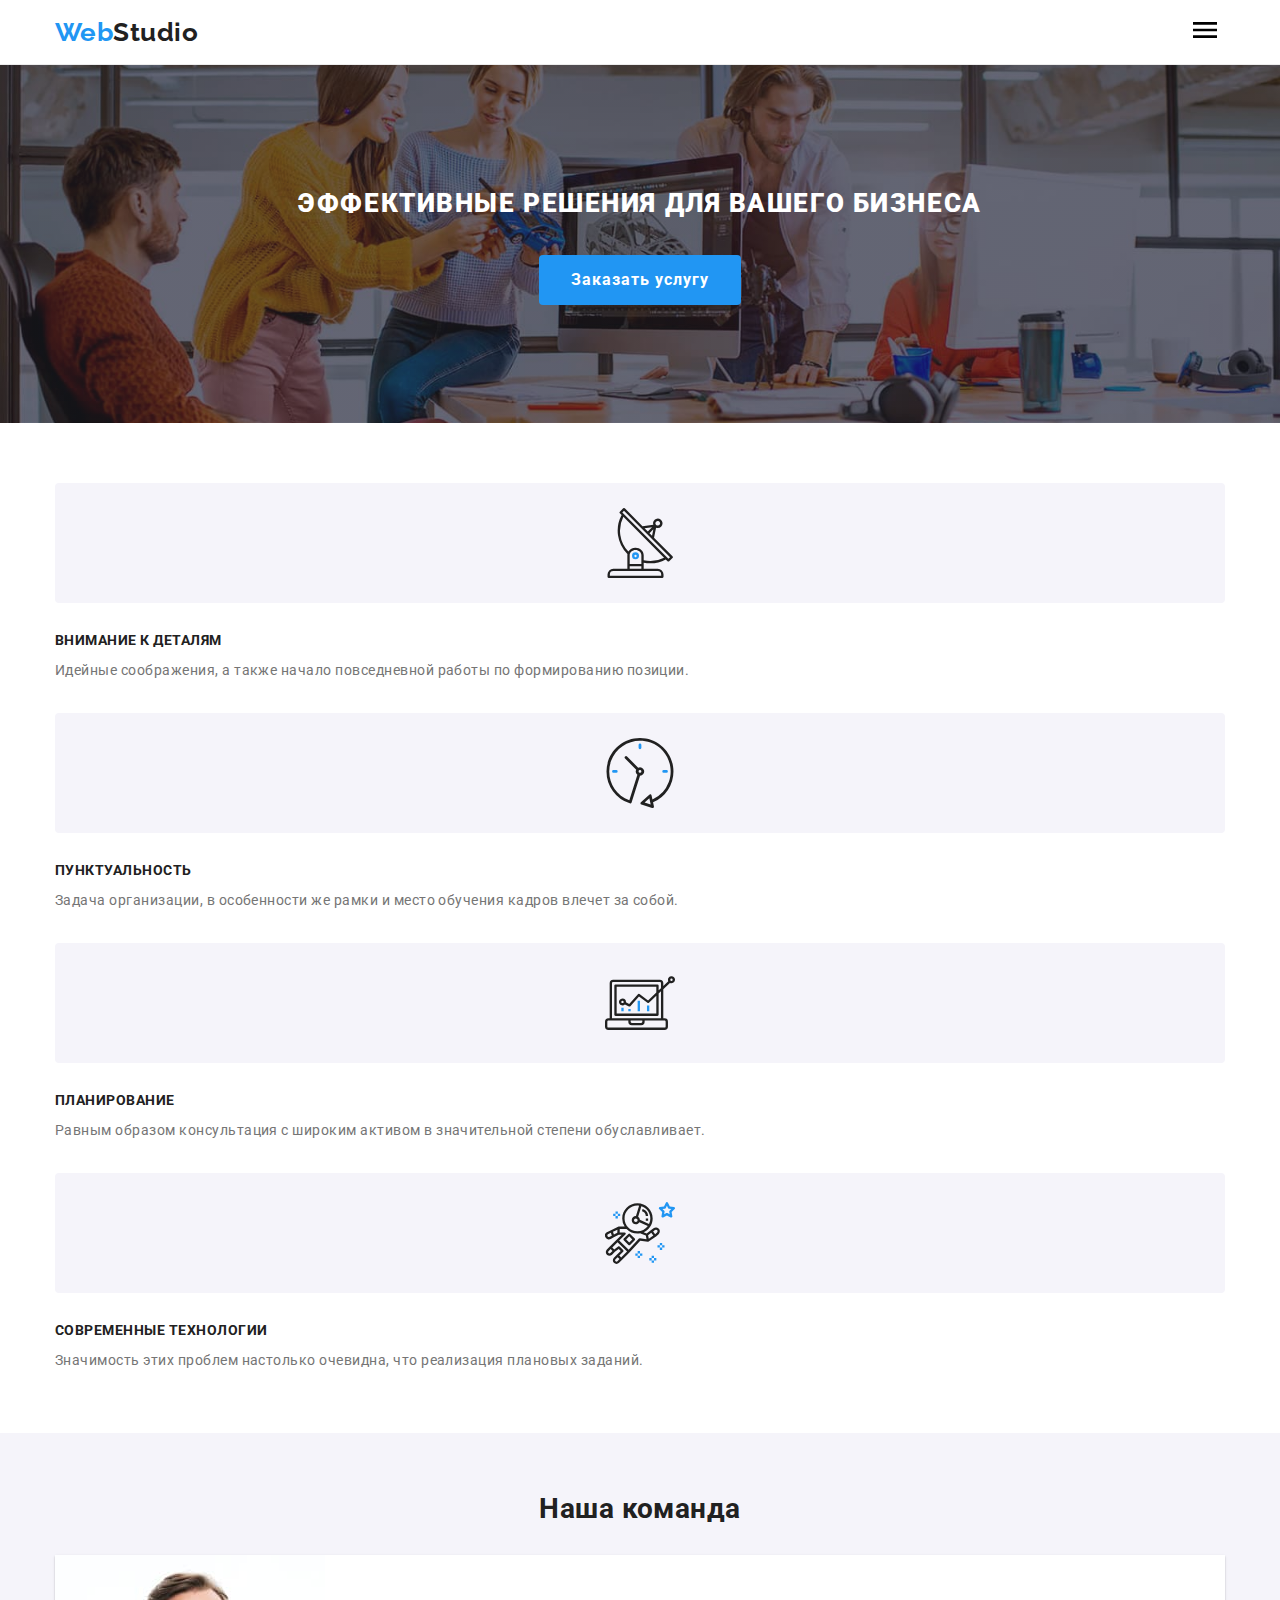
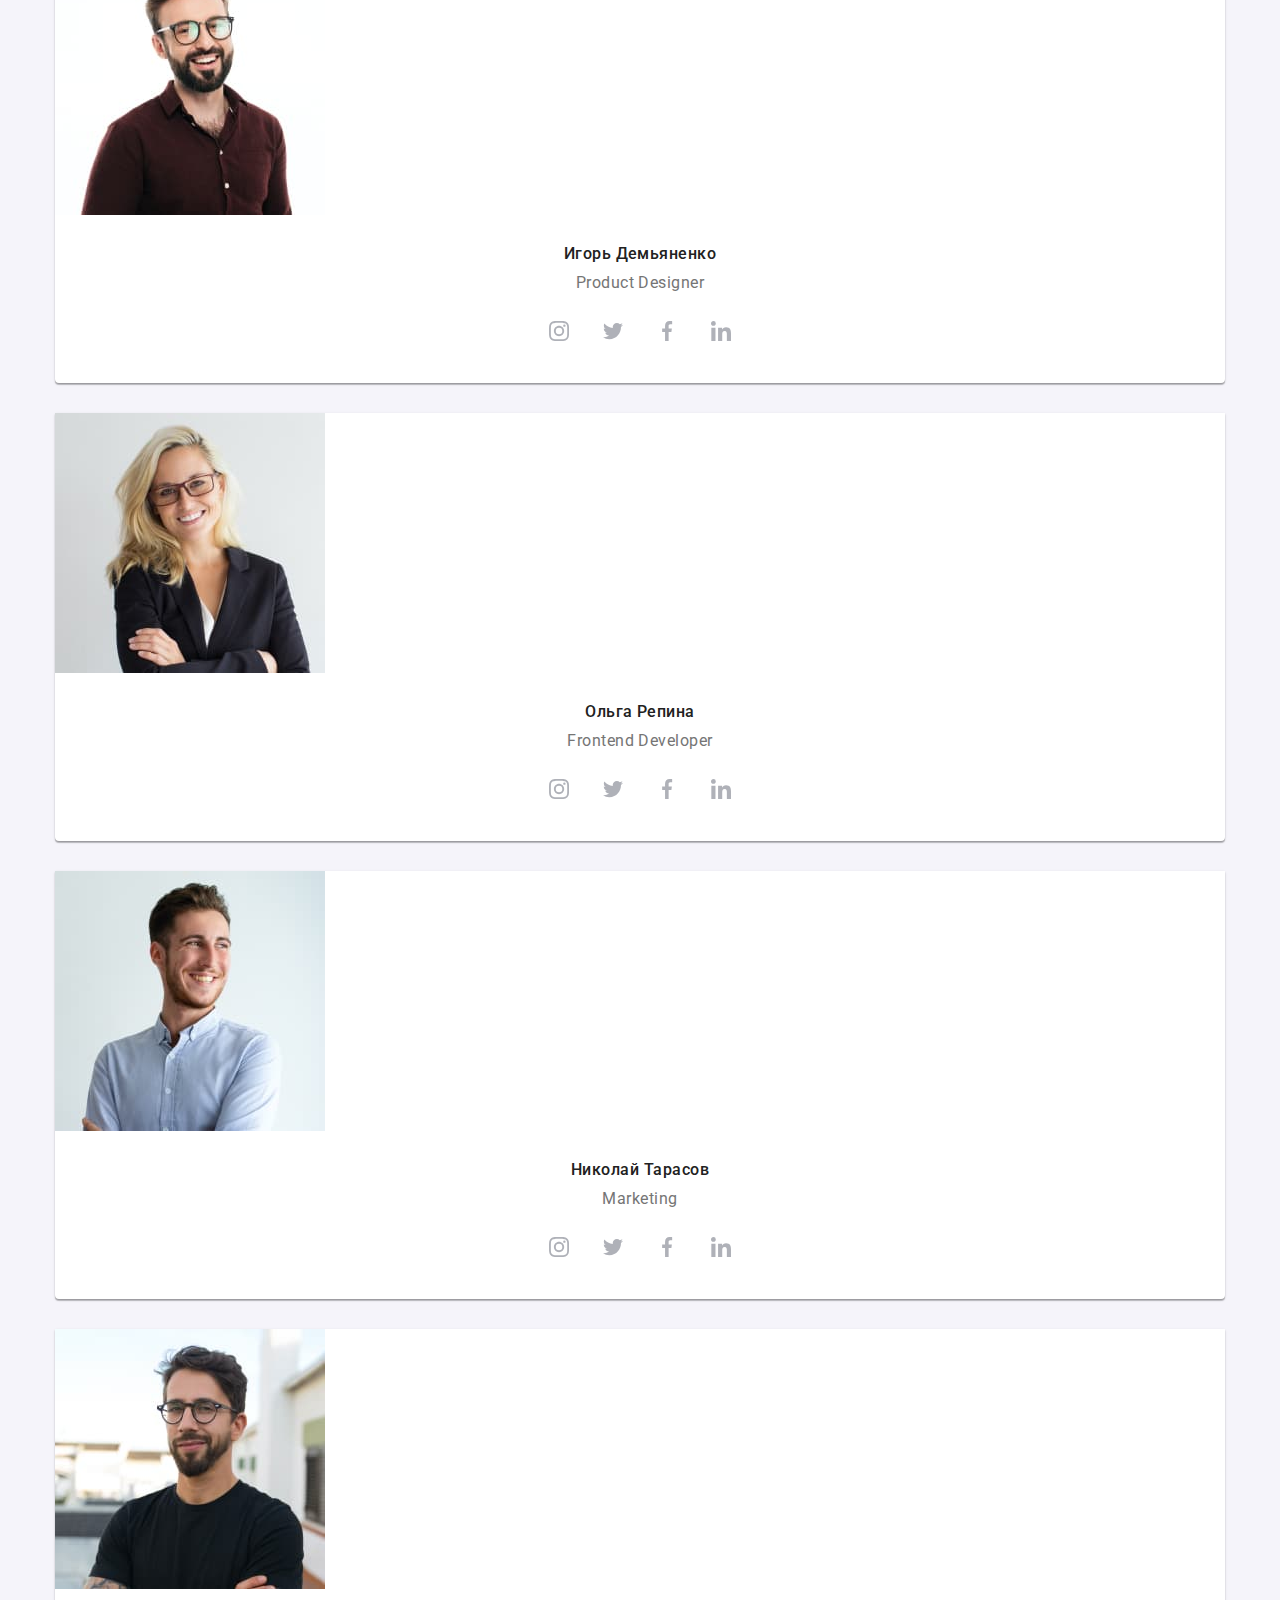
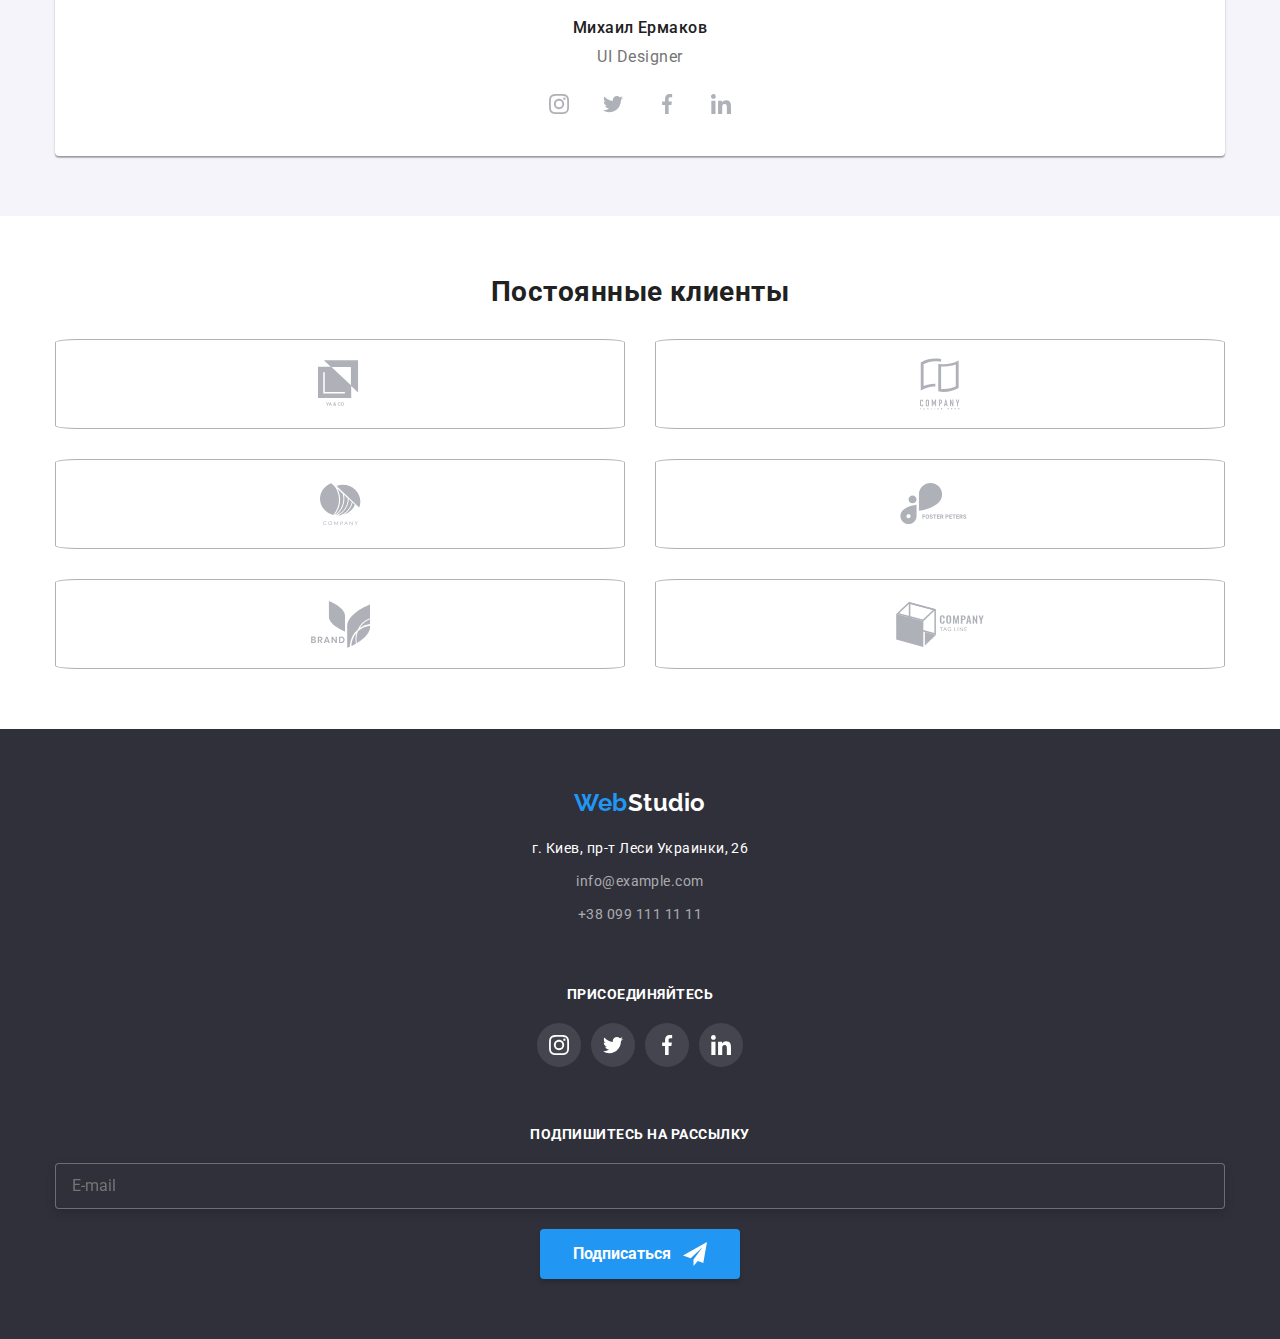
==== index.html @ 5baee084 "mobile done" ====
<!DOCTYPE html>
<html lang="ru">

<head>
  <meta charset="UTF-8" />
  <meta name="viewport" content="width=device-width, initial-scale=1.0" />
  <title>Главная</title>
  <link
    href="https://fonts.googleapis.com/css2?family=Oleo+Script&family=Raleway:wght@700&family=Roboto:wght@400;500;700;900&display=swap"
    rel="stylesheet" />
  <link rel="stylesheet"
    href="https://cdnjs.cloudflare.com/ajax/libs/modern-normalize/1.0.0/modern-normalize.min.css" />
  <link rel="stylesheet" href="css/main.min.css" />
</head>

<body>
  <!-- Header -->
  <header class="page-header">
    <div class="container container-nav">
      <nav class="main-nav">
        <a href="index.html" class="logo">
          <span class="logo-web">Web</span>Studio
        </a>
        <button class="btn-menu" aria-expanded="false" type="button" aria-controls="menu-container"
          data-menu-button>
          <svg class="icon-menu" width="40" height="40">
            <use class="icon-menu-open" href="img/symbol-defs.svg#icon-menu-open"></use>
            <use class="icon-menu-close" href="img/symbol-defs.svg#icon-menu-close"></use>
          </svg>
        </button>
        <div class="menu-container" id="menu-container" data-menu>
          <ul class="list list-nav">
            <li class="item">
              <a href="index.html" class="link link-current">Студия</a>
            </li>
            <li class="item">
              <a href="portfolio.html" class="link">Портфолио</a>
            </li>
            <li class="item"><a href="" class="link">Контакты</a></li>
          </ul>
          <address class="adr">
            <ul class="adr-list list">
              <li class="item">
                <a href="mailto:nfo@devstudio.com" class="link"><svg class="icon-header" width="16" height="12">
                    <use href="img/symbol-defs.svg#icon-envelope"></use>
                  </svg>info@devstudio.com</a>
              </li>
              <li class="item">
                <a href="tel:+380961111111" class="link"><svg class="icon-header" width="10" height="16">
                    <use href="img/symbol-defs.svg#icon-smartphone"></use>
                  </svg>+38 096 111 11 11</a>
              </li>
            </ul>
          </address>
        </div>
      </nav>
    </div>
  </header>
<main>
  <!-- Hero -->
    <section class="hero">
      <div class="container-hero">
        <h1 class="hero-heading">Эффективные решения для вашего бизнеса</h1>
        <button class="button" data-modal-open>Заказать услугу</button>
      </div>
    </section>
    <!-- Features -->
    <section class="section features">
      <div class="container container-features">
        <ul class="list features-list">
          <li class="item">
            <div class="box-features">
              <svg width="70px" height="70px">
                <use href="img/symbol-defs.svg#icon-group"></use>
              </svg>
            </div>
            <h3 class="heading">Внимание к деталям</h3>
            <p class="text">
              Идейные соображения, а также начало повседневной работы по
              формированию позиции.
            </p>
          </li>
          <li class="item">
            <div class="box-features">
              <svg width="70px" height="70px">
                <use href="img/symbol-defs.svg#icon-clock"></use>
              </svg>
            </div>
            <h3 class="heading">Пунктуальность</h3>
            <p class="text">
              Задача организации, в особенности же рамки и место обучения
              кадров влечет за собой.
            </p>
          </li>
          <li class="item">
            <div class="box-features">
              <svg width="70px" height="70px">
                <use href="img/symbol-defs.svg#icon-diagram"></use>
              </svg>
            </div>
            <h3 class="heading">Планирование</h3>
            <p class="text">
              Равным образом консультация с широким активом в значительной
              степени обуславливает.
            </p>
          </li>
          <li class="item">
            <div class="box-features">
              <svg width="70px" height="70px">
                <use href="img/symbol-defs.svg#icon-astronaut"></use>
              </svg>
            </div>
            <h3 class="heading">Современные технологии</h3>
            <p class="text">
              Значимость этих проблем настолько очевидна, что реализация
              плановых заданий.
            </p>
          </li>
        </ul>
      </div>
    </section>
    <!-- What we do -->
    <section class="section wwd">
      <div class="container container-wwd">
        <h2 class="wwd-heading">Чем мы занимаемся</h2>
        <ul class="wwd-list list">
          <li class="item">
            <img src="img/img-1.jpg" alt="img1" width="370" height="294" />
            <h2 class="wwd-bars-text">Десктопные приложения</h2>
          </li>
          <li class="item">
            <img src="img/img-2.jpg" alt="img2" width="370" height="294" />
            <h2 class="wwd-bars-text">Мобильные приложения</h2>
          </li>
          <li class="item">
            <img src="img/img-3.jpg" alt="img3" width="370" height="294" />
            <h2 class="wwd-bars-text">Дизайнерские решения</h2>
          </li>
        </ul>
      </div>
    </section>
    <!-- Team -->
    <section class="section team">
      <div class="container container-nm">
        <h2 class="team-heading">Наша команда</h2>
        <ul class="list">
          <li class="item">
            <img src="img/img-4.jpg" alt="img4" width="270" height="260" />
            <h3 class="name">Игорь Демьяненко</h3>
            <p class="role">Product Designer</p>
            <ul class="list list-social">
              <li class="item-icon">
                <a class="link-social" href=""><svg class="icon-social" width="20px" height="20px">
                    <use href="img/symbol-defs.svg#icon-instagram"></use>
                  </svg></a>
              </li>
              <li class="item-icon">
                <a class="link-social" href=""><svg class="icon-social" width="20px" height="20px">
                    <use href="img/symbol-defs.svg#icon-twitter"></use>
                  </svg></a>
              </li>
              <li class="item-icon">
                <a class="link-social" href=""><svg class="icon-social" width="20px" height="20px">
                    <use href="img/symbol-defs.svg#icon-facebook"></use>
                  </svg></a>
              </li>
              <li class="item-icon">
                <a class="link-social" href=""><svg class="icon-social" width="20px" height="20px">
                    <use href="img/symbol-defs.svg#icon-linkedin"></use>
                  </svg></a>
              </li>
            </ul>
          </li>
          <li class="item">
            <img src="img/img-5.jpg" alt="img5" width="270" height="260" />
            <h3 class="name">Ольга Репина</h3>
            <p class="role">Frontend Developer</p>
            <ul class="list list-social">
              <li class="item-icon">
                <a class="link-social" href=""><svg class="icon-social" width="20px" height="20px">
                    <use href="img/symbol-defs.svg#icon-instagram"></use>
                  </svg></a>
              </li>
              <li class="item-icon">
                <a class="link-social" href=""><svg class="icon-social" width="20px" height="20px">
                    <use href="img/symbol-defs.svg#icon-twitter"></use>
                  </svg></a>
              </li>
              <li class="item-icon">
                <a class="link-social" href=""><svg class="icon-social" width="20px" height="20px">
                    <use href="img/symbol-defs.svg#icon-facebook"></use>
                  </svg></a>
              </li>
              <li class="item-icon">
                <a class="link-social" href=""><svg class="icon-social" width="20px" height="20px">
                    <use href="img/symbol-defs.svg#icon-linkedin"></use>
                  </svg></a>
              </li>
            </ul>
          </li>
          <li class="item">
            <img src="img/img-6.jpg" alt="img6" width="270" height="260" />
            <h3 class="name">Николай Тарасов</h3>
            <p class="role">Marketing</p>
            <ul class="list list-social">
              <li class="item-icon">
                <a class="link-social" href=""><svg class="icon-social" width="20px" height="20px">
                    <use href="img/symbol-defs.svg#icon-instagram"></use>
                  </svg></a>
              </li>
              <li class="item-icon">
                <a class="link-social" href=""><svg class="icon-social" width="20px" height="20px">
                    <use href="img/symbol-defs.svg#icon-twitter"></use>
                  </svg></a>
              </li>
              <li class="item-icon">
                <a class="link-social" href=""><svg class="icon-social" width="20px" height="20px">
                    <use href="img/symbol-defs.svg#icon-facebook"></use>
                  </svg></a>
              </li>
              <li class="item-icon">
                <a class="link-social" href=""><svg class="icon-social" width="20px" height="20px">
                    <use href="img/symbol-defs.svg#icon-linkedin"></use>
                  </svg></a>
              </li>
            </ul>
          </li>
          <li class="item">
            <img src="img/img-7.jpg" alt="img7" width="270" height="260" />
            <h3 class="name">Михаил Ермаков</h3>
            <p class="role">UI Designer</p>
            <ul class="list list-social">
              <li class="item-icon">
                <a class="link-social" href=""><svg class="icon-social" width="20px" height="20px">
                    <use href="img/symbol-defs.svg#icon-instagram"></use>
                  </svg></a>
              </li>
              <li class="item-icon">
                <a class="link-social" href=""><svg class="icon-social" width="20px" height="20px">
                    <use href="img/symbol-defs.svg#icon-twitter"></use>
                  </svg></a>
              </li>
              <li class="item-icon">
                <a class="link-social" href=""><svg class="icon-social" width="20px" height="20px">
                    <use href="img/symbol-defs.svg#icon-facebook"></use>
                  </svg></a>
              </li>
              <li class="item-icon">
                <a class="link-social" href=""><svg class="icon-social" width="20px" height="20px">
                    <use href="img/symbol-defs.svg#icon-linkedin"></use>
                  </svg></a>
              </li>
            </ul>
          </li>
        </ul>
      </div>
    </section>
    <!-- Clients -->
    <section class="section clients">
      <div class="container">
        <h2 class="clients-heading">Постоянные клиенты</h2>
        <ul class="list list-clients">
          <li class="item">
            <a class="link-clients" href=""><svg class="icon-clents" width="44.27" height="49.23px">
                <use href="img/symbol-defs.svg#icon-logo-1"></use>
              </svg></a>
          </li>
          <li class="item">
            <a class="link-clients" href=""><svg class="icon-clients" width="40px" height="52px">
                <use href="img/symbol-defs.svg#icon-logo-2"></use>
              </svg></a>
          </li>
          <li class="item">
            <a class="link-clients" href=""><svg class="icon-clients" width="41px" height="42.6px">
                <use href="img/symbol-defs.svg#icon-logo-3"></use>
              </svg></a>
          </li>
          <li class="item">
            <a class="link-clients" href=""><svg class="icon-clients" width="79.66px" height="42.02px">
                <use href="img/symbol-defs.svg#icon-logo-4"></use>
              </svg></a>
          </li>
          <li class="item">
            <a class="link-clients" href=""><svg class="icon-clients" width="59px" height="47px">
                <use href="img/symbol-defs.svg#icon-logo-5"></use>
              </svg></a>
          </li>
          <li class="item">
            <a class="link-clients" href=""><svg class="icon-clients" width="88.48px" height="45.44px">
                <use href="img/symbol-defs.svg#icon-logo-6"></use>
              </svg></a>
          </li>
        </ul>
      </div>
    </section>
</main>
<!-- Footer -->
<footer class="page-footer">
  <div class="container container-footer">
    <div class="footer-box">
      <a href="index.html" class="logo-footer"><span class="logo-web">Web</span>Studio</a>
      <address>
        <ul class="list">
          <li class="item">
            <a href="https://goo.gl/maps/9MsvytrxyPU9euJj9" class="footer-location">
              г. Киев, пр-т Леси Украинки, 26
            </a>
          </li>
          <li class="item">
            <a href="mailto:info@example.com" class="footer-address">
              info@example.com
            </a>
          </li>
          <li class="item">
            <a href="tel:+380991111111" class="footer-address">
              +38 099 111 11 11
            </a>
          </li>
        </ul>
      </address>
    </div>
    <div class="footer-box">
      <h2 class="heading-footer2">Присоединяйтесь</h2>
      <ul class="list list-footer">
        <li class="item-icon">
          <a class="link-footer" href=""><svg width="20px" height="20px">
              <use href="img/symbol-defs.svg#icon-instagram"></use>
            </svg></a>
        </li>
        <li class="item-icon">
          <a class="link-footer" href=""><svg width="20px" height="20px">
              <use href="img/symbol-defs.svg#icon-twitter"></use>
            </svg></a>
        </li>
        <li class="item-icon">
          <a class="link-footer" href=""><svg width="20px" height="20px">
              <use href="img/symbol-defs.svg#icon-facebook"></use>
            </svg></a>
        </li>
        <li class="item-icon">
          <a class="link-footer" href=""><svg width="20px" height="20px">
              <use href="img/symbol-defs.svg#icon-linkedin"></use>
            </svg></a>
        </li>
      </ul>
    </div>
    <div class="footer-box">
      <h2 class="heading-footer2">Подпишитесь на рассылку</h2>
      <form class="form-subscribe">
        <input type="email" placeholder="E-mail" class="input-subscribe" />
        <button type="submit" class="btn-subscribe">
          Подписаться<svg class="icon-subscribe" width="24px" height="24px">
            <use href="img/symbol-defs.svg#icon-send"></use>
          </svg>
        </button>
      </form>
    </div>
  </div>
</footer>
<!-- Modal -->
<div class="backdrop is-hidden" data-modal>
  <div class="modal">
    <button type="button" class="modal-btn" data-modal-close>
      <svg width="11px" height="11px">
        <use href="img/symbol-defs.svg#icon-close"></use>
      </svg>
    </button>
    <form class="form">
      <h2 class="form-title">Оставьте свои данные, мы вам перезвоним</h2>
      <label class="label-form">
        <span class="label-text">Имя</span>
        <input class="input-form" type="text" />
        <svg class="label-icon" width="18" height="18">
          <use href="img/symbol-defs.svg#icon-person-black"></use>
        </svg>
      </label>
      <label class="label-form">
        <span class="label-text">Телефон</span>
        <input class="input-form" type="tel" />
        <svg class="label-icon" width="18" height="18">
          <use href="img/symbol-defs.svg#icon-phone-black"></use>
        </svg>
      </label>
      <label class="label-form">
        <span class="label-text">Почта</span>
        <input class="input-form" type="email" />
        <svg class="label-icon" width="18" height="18">
          <use href="img/symbol-defs.svg#icon-email-black"></use>
        </svg>
      </label>
      <label class="label-form">
        <span class="label-text">Комментарий</span>
        <textarea class="label-comment" cols="30" rows="10" placeholder="Введите текст"></textarea>
      </label>
      <label class="label-form">
        <input class="input-checkbox" type="checkbox" />
        <svg class="label-icon-check" width="16" height="15">
          <use href="img/symbol-defs.svg#icon-check"></use>
        </svg>
        <span class="checkbox-text">Соглашаюсь с рассылкой и принимаю
          <a href="" class="checkbox-link">Условия договора</a></span>
      </label>
      <button type="submit" class="btn-subscribe">Отправить</button>
    </form>
  </div>
</div>
  <script src="./js/menu.js"></script>
  <script src="./js/modal.js"></script>
</body>

</html>
---- css/main.min.css ----
body{background-color:#ffffff;font-family:Roboto;letter-spacing:0.03em}img{display:block;max-width:100%;height:auto}h1,h2,h3,h4,h5,h6,p{margin:0}.section{padding-top:60px;padding-bottom:60px}.container{margin-left:auto;margin-right:auto;padding-left:15px;padding-right:15px}@media screen and (min-width: 480px){.container{width:480px}}@media screen and (min-width: 768px){.container{width:768px}}@media screen and (min-width: 1200px){.container{width:1200px}}.list{padding:0;margin:0;list-style:none}.page-header{position:relative;border-bottom:1px solid #ececec}.container-nav{padding-top:10px;padding-bottom:10px}.main-nav{display:-webkit-box;display:-ms-flexbox;display:flex;-webkit-box-align:center;-ms-flex-align:center;align-items:center;-webkit-box-pack:justify;-ms-flex-pack:justify;justify-content:space-between}.btn-menu{margin:0;padding:0;border:none;background-color:transparent;-webkit-transition:fill 250ms cubic-bezier(0.4, 0, 0.2, 1);transition:fill 250ms cubic-bezier(0.4, 0, 0.2, 1)}.btn-menu .icon-menu-close{display:none}.btn-menu.is-open .icon-menu-open{display:none}.btn-menu.is-open .icon-menu-close{display:block}.btn-menu:hover,.btn-menu:focus{color:#2196f3;fill:#2196f3}.menu-container{display:none;position:absolute;top:100%;left:0;padding-top:60px;padding-bottom:60px;width:100%;text-align:center;background-color:#ffffff;-webkit-box-shadow:0px 4px 8px rgba(0,0,0,0.04),0px 2px 4px rgba(0,0,0,0.08),0px 1px 3px rgba(0,0,0,0.16);box-shadow:0px 4px 8px rgba(0,0,0,0.04),0px 2px 4px rgba(0,0,0,0.08),0px 1px 3px rgba(0,0,0,0.16)}.menu-container.is-open{display:block}.list-nav .item{margin-bottom:40px}.list-nav .item:last-child{margin-bottom:60px}.list-nav .link{display:inline-block;color:#212121;font-weight:500;font-size:18px;line-height:1.16;letter-spacing:0.02em;text-decoration:none;-webkit-transition:color 250ms cubic-bezier(0.4, 0, 0.2, 1),fill 250ms cubic-bezier(0.4, 0, 0.2, 1);transition:color 250ms cubic-bezier(0.4, 0, 0.2, 1),fill 250ms cubic-bezier(0.4, 0, 0.2, 1)}.list-nav .link:hover,.list-nav .link:focus{color:#2196f3;fill:#2196f3}.link.link-current{position:relative;padding-bottom:8px;color:#2196f3}.link.link-current:after{content:'';position:absolute;bottom:0;display:block;width:100%;height:4px;background:#2196f3;border-radius:2px}.adr-list .link{display:inline-block;color:#757575;fill:#757575;font-style:normal;font-weight:500;font-size:18px;line-height:1.16;letter-spacing:0.02em;text-decoration:none;-webkit-transition:color 250ms cubic-bezier(0.4, 0, 0.2, 1),fill 250ms cubic-bezier(0.4, 0, 0.2, 1);transition:color 250ms cubic-bezier(0.4, 0, 0.2, 1),fill 250ms cubic-bezier(0.4, 0, 0.2, 1)}.adr-list .link:hover,.adr-list .link:focus{color:#2196f3;fill:#2196f3}.adr-list .item:not(:last-child){margin-bottom:16px}.icon-header{margin-right:10px}.logo{color:#212121;font-family:Raleway;font-weight:700;font-size:24px;line-height:1.16;text-decoration:none}@media screen and (min-width: 1200px){.logo{font-size:26px;line-height:1.19}}.logo-web{color:#2196f3}.container-hero{padding:118px 60px;background-image:-webkit-gradient(linear, left top, right top, from(rgba(47,48,58,0.4)), to(rgba(47,48,58,0.4))),url(../img/Img-17.jpg);background-image:linear-gradient(to right, rgba(47,48,58,0.4), rgba(47,48,58,0.4)),url(../img/Img-17.jpg);background-repeat:no-repeat;background-position:center;background-size:cover;max-width:1600px;text-align:center;background-color:#2f303a}.hero-heading{margin-top:0;margin-bottom:30px;margin-left:auto;margin-right:auto;max-width:696px;font-weight:900;font-size:26px;line-height:1.61;letter-spacing:0.06em;text-transform:uppercase;color:#ffffff}.button{padding:10px 32px;border:none;border-radius:4px;text-decoration:none;font-weight:700;font-size:16px;line-height:1.87;letter-spacing:0.06em;color:#ffffff;background-color:#2196f3}.features-list .item:not(:last-child){margin-bottom:30px}.features-list .heading{margin-top:0px;margin-bottom:10px;font-weight:700;font-size:14px;line-height:1.14;text-transform:uppercase;color:#212121}.features-list .text{font-size:14px;line-height:1.71;color:#757575}.box-features{display:-webkit-box;display:-ms-flexbox;display:flex;-webkit-box-align:center;-ms-flex-align:center;align-items:center;-webkit-box-pack:center;-ms-flex-pack:center;justify-content:center;margin-bottom:30px;border:none;height:120px;border-radius:4px;background-color:#f5f4fa}.section.wwd{display:none;padding-top:0}.wwd-list{display:-webkit-box;display:-ms-flexbox;display:flex}.wwd-list .item{position:relative;width:calc((100% - 2 * 30px) / 3)}.wwd-list .item+.item{margin-left:30px}.wwd-heading{margin-top:0px;margin-bottom:50px;color:#212121;font-weight:700;font-size:36px;line-height:1.16;text-align:center}.wwd-bars-text{position:absolute;bottom:0;margin:0;padding:27px 0px;width:100%;font-weight:700;font-size:14px;line-height:1.14;text-transform:uppercase;text-align:center;color:#ffffff;background-color:rgba(47,48,58,0.8)}.section.team{background-color:#f5f4fa}.team .item:not(:last-child){margin-bottom:30px}.team-heading{margin-bottom:30px;color:#212121;font-weight:700;font-size:28px;line-height:1.17;text-align:center}.name{margin-top:30px;margin-bottom:10px;color:#212121;font-weight:500;font-size:16px;line-height:1.18;text-align:center}.role{margin-bottom:16px;color:#757575;font-size:16px;line-height:1.18;text-align:center}.link-social{display:-webkit-box;display:-ms-flexbox;display:flex;-webkit-box-pack:center;-ms-flex-pack:center;justify-content:center;-webkit-box-align:center;-ms-flex-align:center;align-items:center;width:44px;height:44px;border-radius:50%;fill:#afb1b8;-webkit-transition:background-color 250ms cubic-bezier(0.4, 0, 0.2, 1),fill 250ms cubic-bezier(0.4, 0, 0.2, 1);transition:background-color 250ms cubic-bezier(0.4, 0, 0.2, 1),fill 250ms cubic-bezier(0.4, 0, 0.2, 1)}.link-social:hover,.link-social :focus{background-color:#2196f3;fill:#ffffff}.list-social{display:-webkit-box;display:-ms-flexbox;display:flex;-webkit-box-pack:center;-ms-flex-pack:center;justify-content:center;padding-bottom:30px}.list-social .item-icon{width:44px;height:44px}.list-social .item-icon:not(:last-child){margin-right:10px}.team .item{background-color:#ffffff;-webkit-box-shadow:0px 1px 3px rgba(0,0,0,0.12),0px 1px 1px rgba(0,0,0,0.14),0px 2px 1px rgba(0,0,0,0.2);box-shadow:0px 1px 3px rgba(0,0,0,0.12),0px 1px 1px rgba(0,0,0,0.14),0px 2px 1px rgba(0,0,0,0.2);border-radius:0px 0px 4px 4px}.list-clients{display:-webkit-box;display:-ms-flexbox;display:flex;-ms-flex-wrap:wrap;flex-wrap:wrap}.clients-heading{margin-bottom:30px;color:#212121;font-weight:700;font-size:28px;line-height:1.17;text-align:center}.link-clients{display:-webkit-box;display:-ms-flexbox;display:flex;-webkit-box-pack:center;-ms-flex-pack:center;justify-content:center;-webkit-box-align:center;-ms-flex-align:center;align-items:center;height:90px;border:1px solid #afb1b8;border-radius:4%;fill:#afb1b8;-webkit-transition:border 250ms cubic-bezier(0.4, 0, 0.2, 1),fill 250ms cubic-bezier(0.4, 0, 0.2, 1);transition:border 250ms cubic-bezier(0.4, 0, 0.2, 1),fill 250ms cubic-bezier(0.4, 0, 0.2, 1)}.link-clients:hover,.link-clients:focus{fill:#2196f3;border:1px solid #2196f3}.clients .item{margin-bottom:30px;width:calc((100% - 30px) / 2)}.clients .item:nth-child(2n-1){margin-right:30px}.clients .item:nth-last-child(-n+2){margin-bottom:0px}.page-footer{background-color:#2f303a}.container-footer{padding-top:60px;padding-bottom:60px;text-align:center}.container-footer .item:not(:last-child){margin-bottom:9px}.logo-footer{display:inline-block;margin-bottom:20px;font-family:Raleway;font-weight:700;font-size:24px;line-height:1.16;text-decoration:none;color:#ffffff}.logo-footer .logo-web{color:#2196f3}.footer-location{font-size:14px;line-height:1.71;font-style:normal;text-decoration:none;color:#ffffff}.footer-address{color:rgba(255,255,255,0.6);font-size:14px;line-height:1.71;font-style:normal;text-decoration:none}.footer-box:not(:last-child){margin-bottom:60px}.list-footer{display:-webkit-box;display:-ms-flexbox;display:flex;-webkit-box-pack:center;-ms-flex-pack:center;justify-content:center}.list-footer .item-icon:not(:last-child){margin-right:10px}.link-footer{display:-webkit-box;display:-ms-flexbox;display:flex;-webkit-box-pack:center;-ms-flex-pack:center;justify-content:center;-webkit-box-align:center;-ms-flex-align:center;align-items:center;width:44px;height:44px;border-radius:50%;fill:#ffffff;background-color:rgba(255,255,255,0.1);-webkit-transition:background-color 250ms cubic-bezier(0.4, 0, 0.2, 1);transition:background-color 250ms cubic-bezier(0.4, 0, 0.2, 1)}.link-footer:hover,.link-footer:focus{background-color:#2196f3}.heading-footer2{margin-top:0;margin-bottom:20px;font-weight:700;font-size:14px;line-height:1.14;text-transform:uppercase;color:#ffffff}.input-subscribe{padding:12px 16px;margin-bottom:20px;outline:none;width:100%;font-size:16px;line-height:1.25;border-radius:4px;color:rgba(255,255,255,0.6);background-color:#2f303a;border:1px solid rgba(255,255,255,0.3);-webkit-filter:drop-shadow(0px 4px 4px rgba(0,0,0,0.15));filter:drop-shadow(0px 4px 4px rgba(0,0,0,0.15))}.input-subscribe:focus{border:1px solid #2196f3}.btn-subscribe{display:-webkit-box;display:-ms-flexbox;display:flex;-webkit-box-pack:center;-ms-flex-pack:center;justify-content:center;-webkit-box-align:center;-ms-flex-align:center;align-items:center;margin-left:auto;margin-right:auto;padding-top:10px;padding-bottom:10px;border:none;width:200px;font-weight:700;font-size:16px;line-height:1.87;background:#2196f3;color:#ffffff;-webkit-box-shadow:0px 4px 4px rgba(0,0,0,0.15);box-shadow:0px 4px 4px rgba(0,0,0,0.15);border-radius:4px}.icon-subscribe{margin-left:12px;fill:#ffffff}.backdrop{position:fixed;top:0;left:0;height:100%;width:100%;padding-left:15px;padding-right:15px;overflow-y:scroll;opacity:1;background-color:rgba(0,0,0,0.2);-webkit-transition:opacity 250ms cubic-bezier(0.4, 0, 0.2, 1);transition:opacity 250ms cubic-bezier(0.4, 0, 0.2, 1)}.backdrop.is-hidden{opacity:0;pointer-events:none}.modal{position:absolute;max-width:450px;width:100%;background-color:#ffffff;-webkit-box-shadow:0px 1px 3px rgba(0,0,0,0.12),0px 1px 1px rgba(0,0,0,0.14),0px 2px 1px rgba(0,0,0,0.2);box-shadow:0px 1px 3px rgba(0,0,0,0.12),0px 1px 1px rgba(0,0,0,0.14),0px 2px 1px rgba(0,0,0,0.2);border-radius:4px;-webkit-transition:-webkit-transform 250ms cubic-bezier(0.4, 0, 0.2, 1);transition:-webkit-transform 250ms cubic-bezier(0.4, 0, 0.2, 1);transition:transform 250ms cubic-bezier(0.4, 0, 0.2, 1);transition:transform 250ms cubic-bezier(0.4, 0, 0.2, 1), -webkit-transform 250ms cubic-bezier(0.4, 0, 0.2, 1)}.modal-btn{position:absolute;top:8px;right:8px;width:30px;height:30px;background:#ffffff;border:1px solid rgba(0,0,0,0.1);border-radius:50%;-webkit-transition:fill 250ms cubic-bezier(0.4, 0, 0.2, 1);transition:fill 250ms cubic-bezier(0.4, 0, 0.2, 1)}.modal-btn:hover,.modal-btn:focus{fill:#2196f3}.form{padding:40px}.form-title{text-align:center;margin:0px 0px 12px 0px;font-weight:700;font-size:20px;line-height:1.5}.label-text{margin-bottom:4px;font-size:12px;line-height:1.16;letter-spacing:0.01em;color:#757575}.label-form{position:relative;display:-webkit-box;display:-ms-flexbox;display:flex;-webkit-box-orient:vertical;-webkit-box-direction:normal;-ms-flex-direction:column;flex-direction:column;margin-bottom:10px}.label-form:last-of-type{display:inline-block;vertical-align:middle;margin-top:10px;margin-bottom:30px}.input-form{padding:11px 11px 11px 42px;outline:none;border:1px solid rgba(33,33,33,0.2);border-radius:4px}.input-form:focus{border:1px solid #2196f3}.input-form:focus+.label-icon{fill:#2196f3}.label-icon{position:absolute;left:12px;top:50%;fill:#212121}.label-icon-check{vertical-align:middle}.label-comment{outline:none;resize:none;max-width:448px;height:120px;padding:12px 16px;font-size:12px;line-height:1.16;letter-spacing:0.01em;border:1px solid rgba(33,33,33,0.2);border-radius:4px}.label-comment:focus{border:1px solid #2196f3}.label-comment::-webkit-input-placeholder{font-size:14px;line-height:1.14;letter-spacing:0.01em;color:rgba(117,117,117,0.5)}.label-comment:-ms-input-placeholder{font-size:14px;line-height:1.14;letter-spacing:0.01em;color:rgba(117,117,117,0.5)}.label-comment::-ms-input-placeholder{font-size:14px;line-height:1.14;letter-spacing:0.01em;color:rgba(117,117,117,0.5)}.label-comment::placeholder{font-size:14px;line-height:1.14;letter-spacing:0.01em;color:rgba(117,117,117,0.5)}.checkbox-text{font-size:12px;line-height:1.16;color:#757575}.checkbox-link{color:#2196f3}.input-checkbox{position:absolute;width:1px;height:1px;margin:-1px;border:0;padding:0;clip:rect(0 0 0 0);overflow:hidden}.input-checkbox:checked ~ .label-icon-check{border:0px solid #2196f3;fill:#2196f3}.label-icon-check{fill:#ffffff;border:2px solid #212121;border-radius:2px}.form .btn-subscribe{margin-left:auto;margin-right:auto}
/*# sourceMappingURL=main.min.css.map */
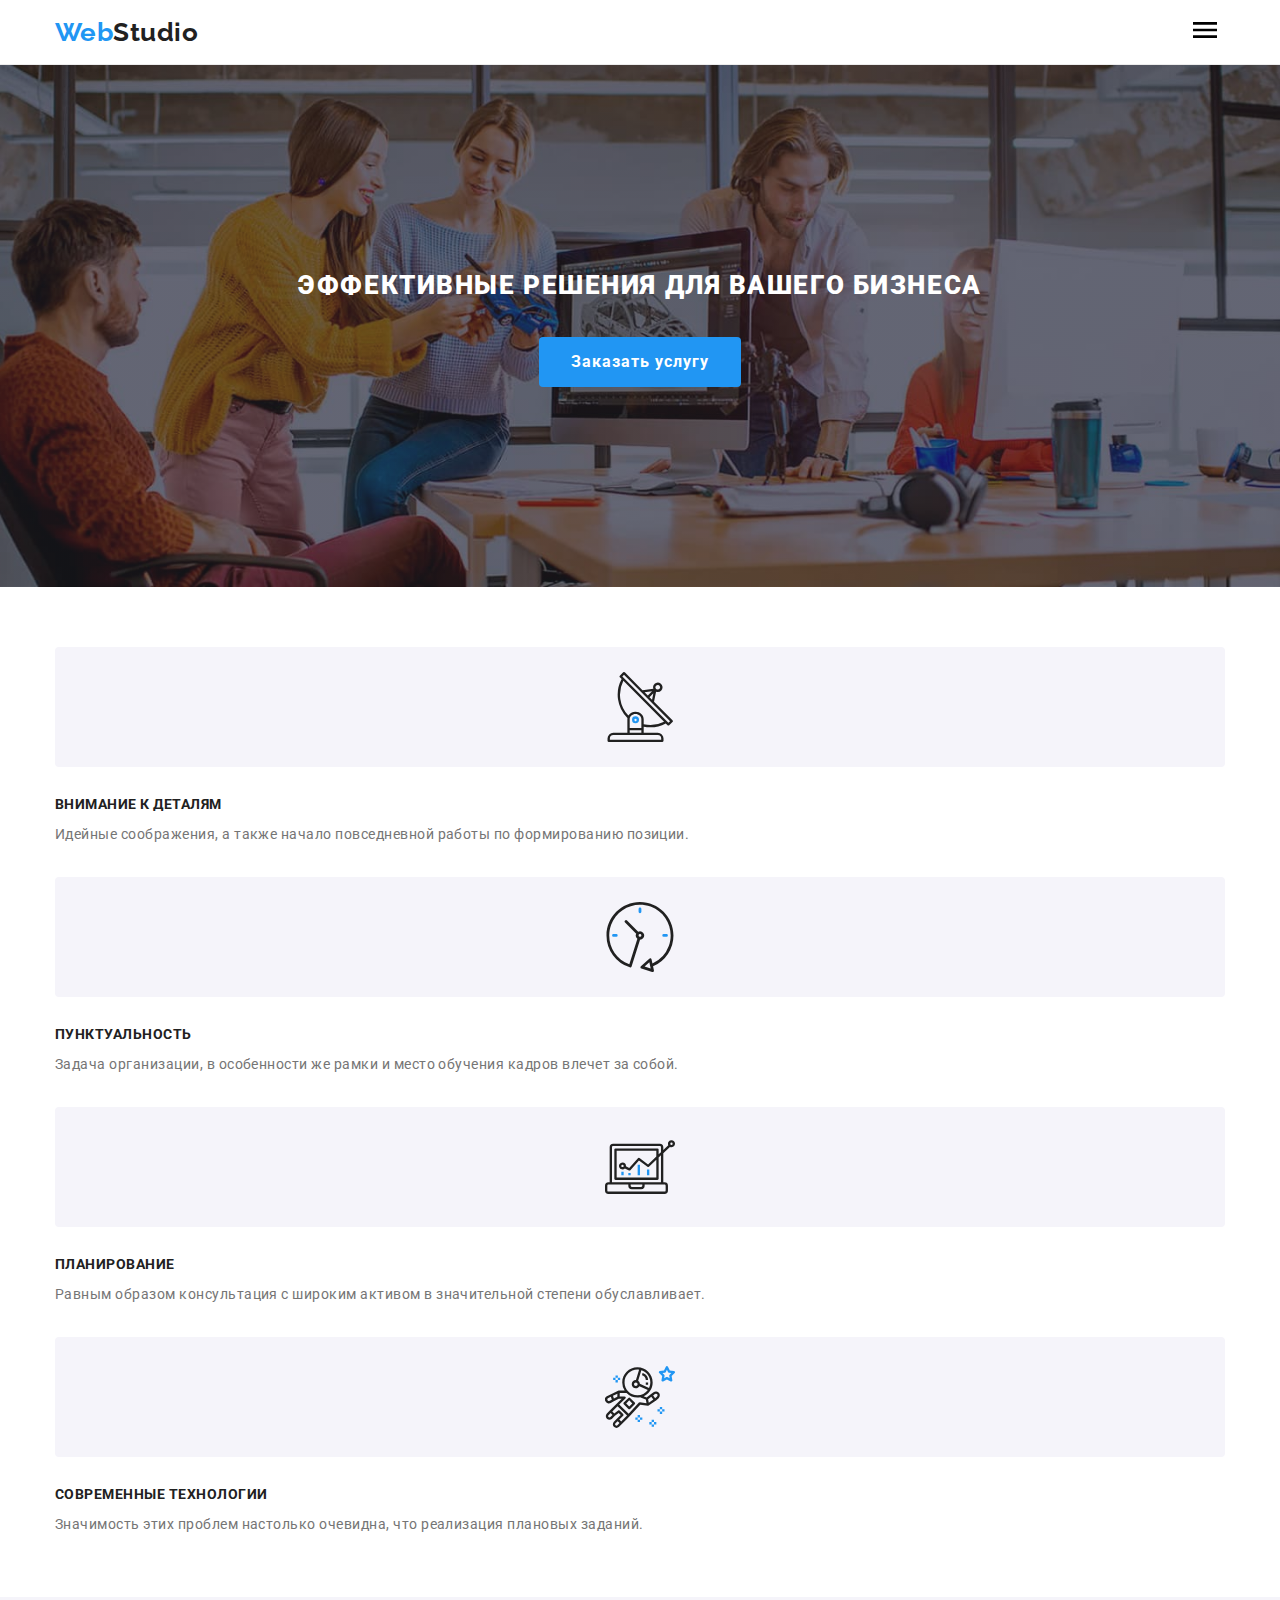
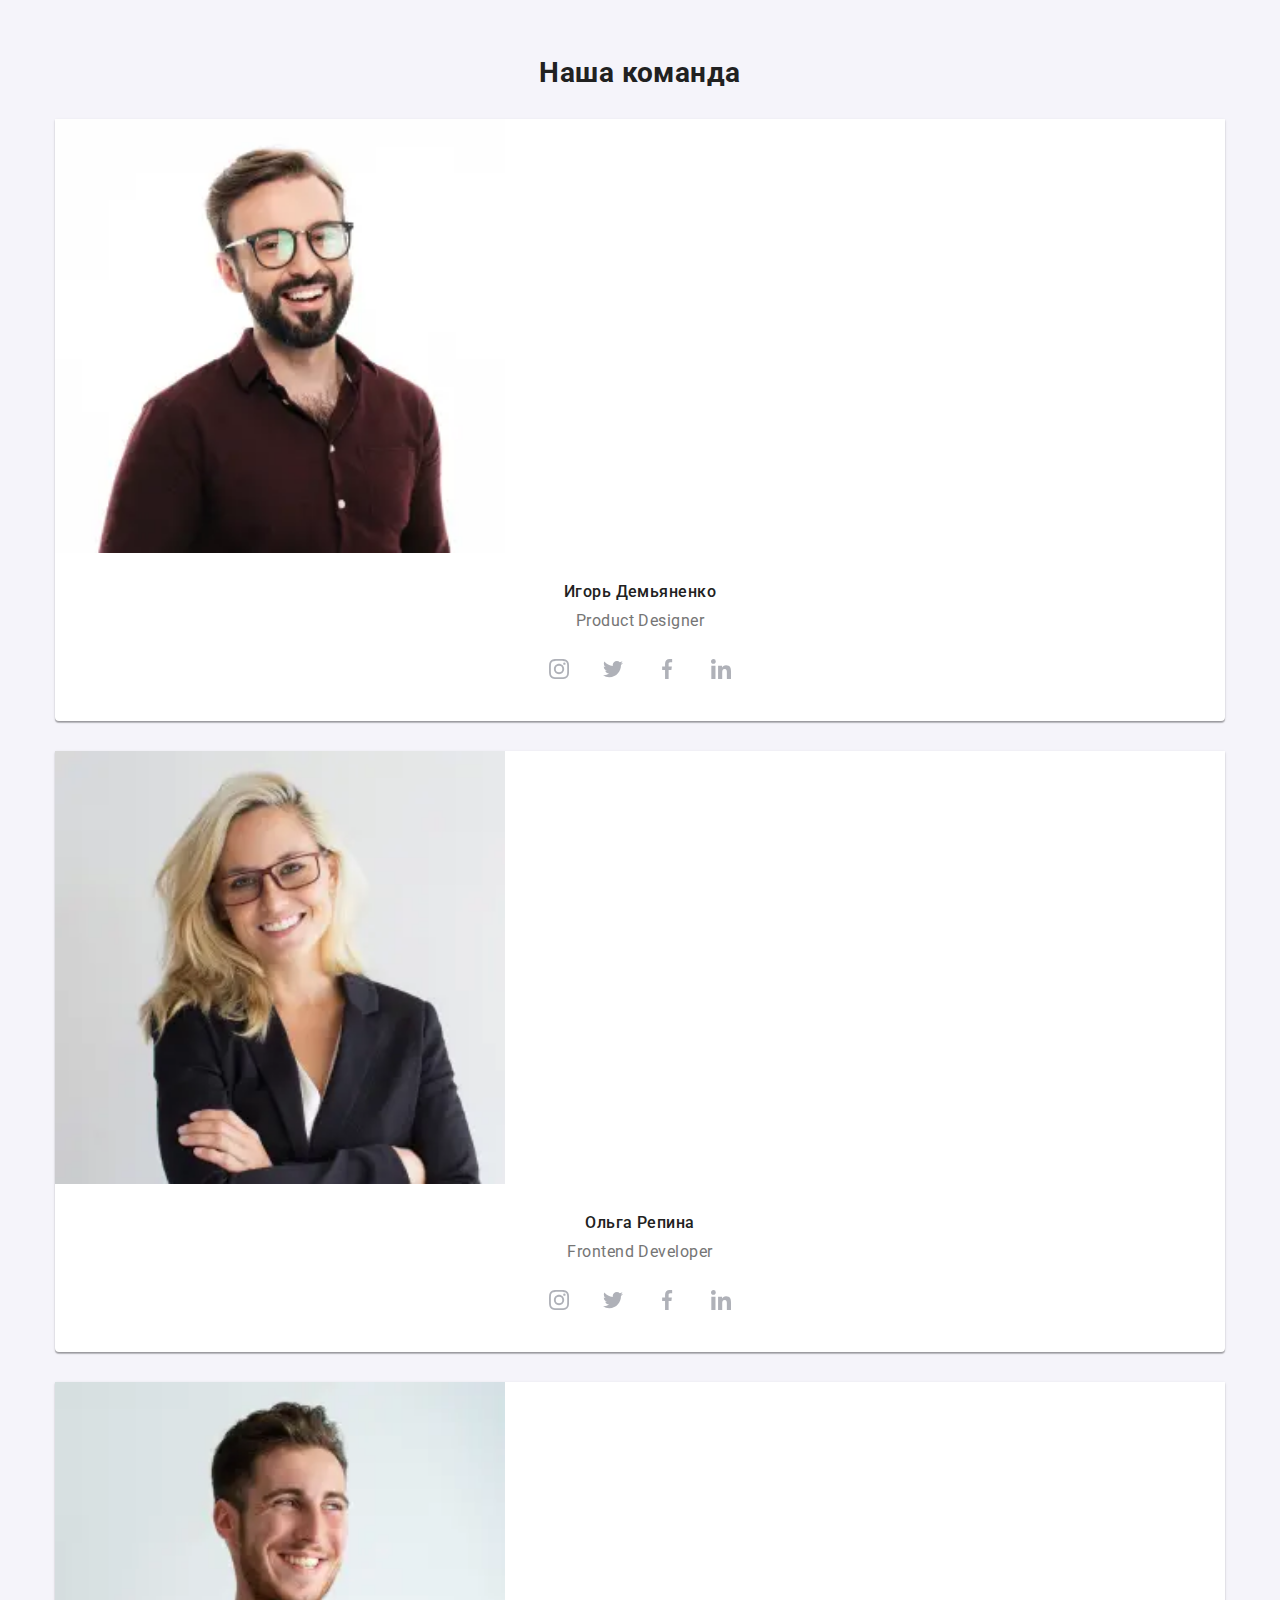
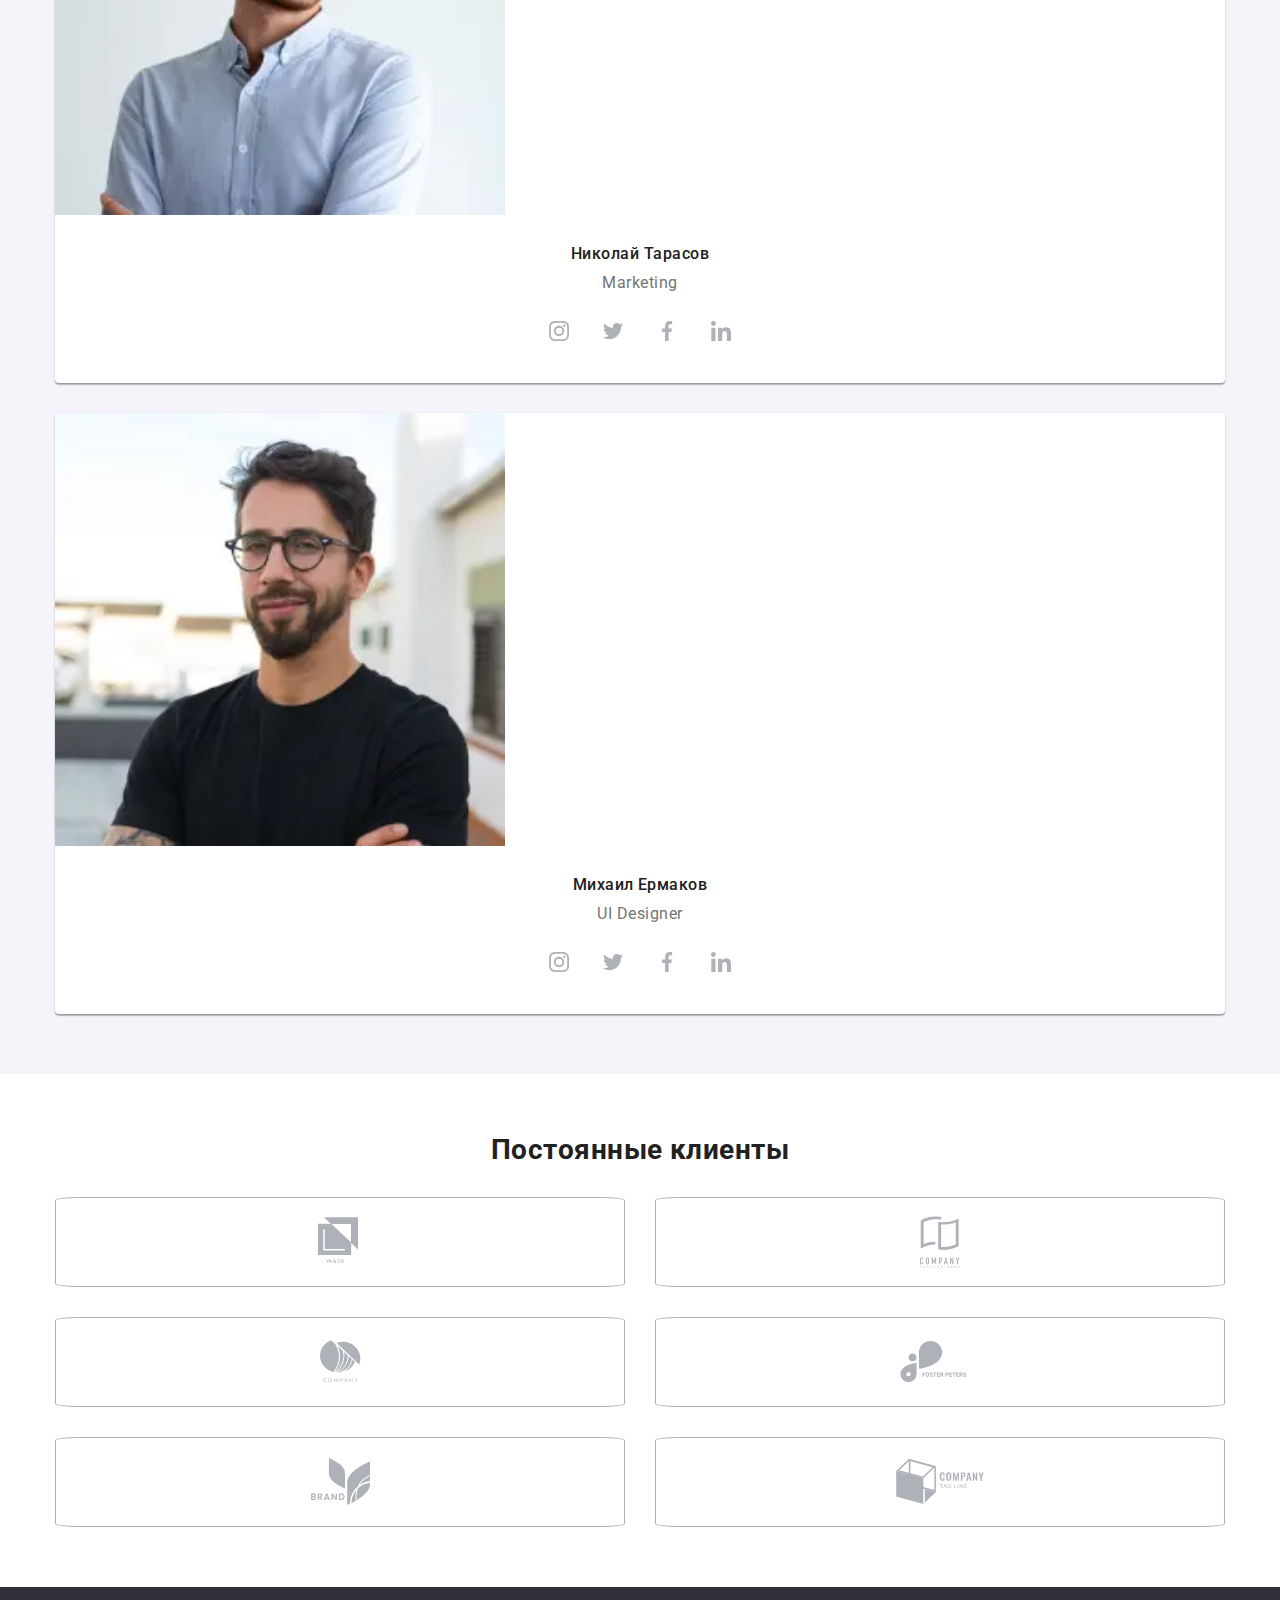
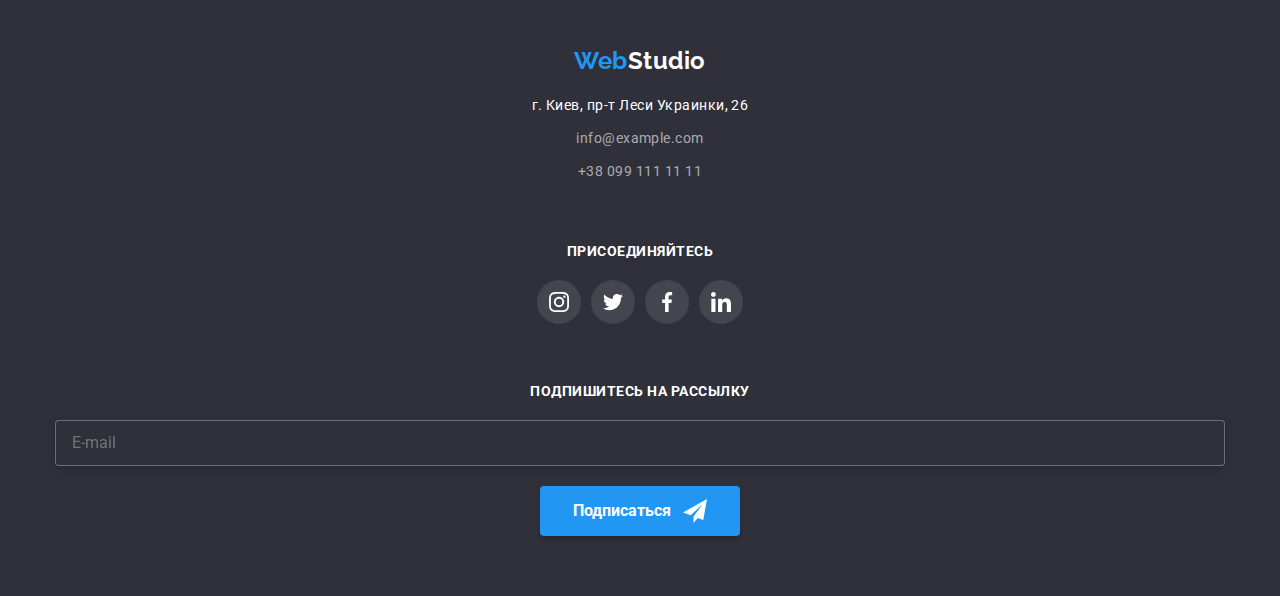
==== commit c7d5ec95: "mobile-done" ====
--- a/index.html
+++ b/index.html
@@ -145,7 +145,19 @@
         <h2 class="team-heading">Наша команда</h2>
         <ul class="list">
           <li class="item">
-            <img src="img/img-4.jpg" alt="img4" width="270" height="260" />
+            <picture>
+              <source srcset="./img/comand-1-450img@1x.webp 1x, ./img/comand-1-450img@2x.webp 2x" media="(max-width: 767px)"
+                type="image/webp" />
+              <source srcset="./img/comand-1-354img@1x.webp 1x, ./img/comand-1-354img@2x.webp 2x"
+                media="(min-width: 768px) and (max-width: 1199px)" type="image/webp" />
+              <source srcset="./img/comand-1-270img@1x.webp 1x, ./img/comand-1-270img@2x.webp 2x" media="(min-width: 1200px)"
+                type="image/webp" />
+              <source srcset="./img/comand-1-450img@1x.jpg 1x, ./img/comand-1-450img@2x.jpg 2x" media="(max-width: 767px)" />
+              <source srcset="./img/comand-1-354img@1x.jpg 1x, ./img/comand-1-354img@2x.jpg 2x"
+                media="(min-width: 768px) and (max-width: 1199px)" />
+              <source srcset="./img/comand-1-270img@1x.jpg 1x, ./img/comand-1-270img@2x.jpg 2x" media="(min-width: 1200px)" />
+              <img loading="lazy" class="image" src="./img/comand-1-270img@1x.jpg" width="450" alt="Игорь Демьяненко" />
+            </picture>
             <h3 class="name">Игорь Демьяненко</h3>
             <p class="role">Product Designer</p>
             <ul class="list list-social">
@@ -172,7 +184,19 @@
             </ul>
           </li>
           <li class="item">
-            <img src="img/img-5.jpg" alt="img5" width="270" height="260" />
+            <picture>
+              <source srcset="./img/comand-2-450img@1x.webp 1x, ./img/comand-2-450img@2x.webp 2x" media="(max-width: 767px)"
+                type="image/webp" />
+              <source srcset="./img/comand-2-354img@1x.webp 1x, ./img/comand-2-354img@2x.webp 2x"
+                media="(min-width: 768px) and (max-width: 1199px)" type="image/webp" />
+              <source srcset="./img/comand-2-270img@1x.webp 1x, ./img/comand-2-270img@2x.webp 2x" media="(min-width: 1200px)"
+                type="image/webp" />
+              <source srcset="./img/comand-2-450img@1x.jpg 1x, ./img/comand-2-450img@2x.jpg 2x" media="(max-width: 767px)" />
+              <source srcset="./img/comand-2-354img@1x.jpg 1x, ./img/comand-2-354img@2x.jpg 2x"
+                media="(min-width: 768px) and (max-width: 1199px)" />
+              <source srcset="./img/comand-2-270img@1x.jpg 1x, ./img/comand-2-270img@2x.jpg 2x" media="(min-width: 1200px)" />
+              <img loading="lazy" class="image" src="./img/comand-2-270img@1x.jpg" width="450" alt="Ольга Репина" />
+            </picture>
             <h3 class="name">Ольга Репина</h3>
             <p class="role">Frontend Developer</p>
             <ul class="list list-social">
@@ -199,7 +223,19 @@
             </ul>
           </li>
           <li class="item">
-            <img src="img/img-6.jpg" alt="img6" width="270" height="260" />
+            <picture>
+              <source srcset="./img/comand-3-450img@1x.webp 1x, ./img/comand-3-450img@2x.webp 2x" media="(max-width: 767px)"
+                type="image/webp" />
+              <source srcset="./img/comand-3-354img@1x.webp 1x, ./img/comand-3-354img@2x.webp 2x"
+                media="(min-width: 768px) and (max-width: 1199px)" type="image/webp" />
+              <source srcset="./img/comand-3-270img@1x.webp 1x, ./img/comand-3-270img@2x.webp 2x" media="(min-width: 1200px)"
+                type="image/webp" />
+              <source srcset="./img/comand-3-450img@1x.jpg 1x, ./img/comand-3-450img@2x.jpg 2x" media="(max-width: 767px)" />
+              <source srcset="./img/comand-3-354img@1x.jpg 1x, ./img/comand-3-354img@2x.jpg 2x"
+                media="(min-width: 768px) and (max-width: 1199px)" />
+              <source srcset="./img/comand-3-270img@1x.jpg 1x, ./img/comand-3-270img@2x.jpg 2x" media="(min-width: 1200px)" />
+              <img loading="lazy" class="image" src="./img/comand-3-270img@1x.jpg" width="450" alt="Николай Тарасов" />
+            </picture>
             <h3 class="name">Николай Тарасов</h3>
             <p class="role">Marketing</p>
             <ul class="list list-social">
@@ -226,7 +262,19 @@
             </ul>
           </li>
           <li class="item">
-            <img src="img/img-7.jpg" alt="img7" width="270" height="260" />
+            <picture>
+              <source srcset="./img/comand-4-450img@1x.webp 1x, ./img/comand-4-450img@2x.webp 2x" media="(max-width: 767px)"
+                type="image/webp" />
+              <source srcset="./img/comand-4-354img@1x.webp 1x, ./img/comand-4-354img@2x.webp 2x"
+                media="(min-width: 768px) and (max-width: 1199px)" type="image/webp" />
+              <source srcset="./img/comand-4-270img@1x.webp 1x, ./img/comand-4-270img@2x.webp 2x" media="(min-width: 1200px)"
+                type="image/webp" />
+              <source srcset="./img/comand-4-450img@1x.jpg 1x, ./img/comand-4-450img@2x.jpg 2x" media="(max-width: 767px)" />
+              <source srcset="./img/comand-4-354img@1x.jpg 1x, ./img/comand-4-354img@2x.jpg 2x"
+                media="(min-width: 768px) and (max-width: 1199px)" />
+              <source srcset="./img/comand-4-270img@1x.jpg 1x, ./img/comand-4-270img@2x.jpg 2x" media="(min-width: 1200px)" />
+              <img loading="lazy" class="image" src="./img/comand-4-270img@1x.jpg" width="450" alt="Михаил Ермаков" />
+            </picture>
             <h3 class="name">Михаил Ермаков</h3>
             <p class="role">UI Designer</p>
             <ul class="list list-social">
--- a/css/main.min.css
+++ b/css/main.min.css
@@ -1,2 +1,2 @@
-body{background-color:#ffffff;font-family:Roboto;letter-spacing:0.03em}img{display:block;max-width:100%;height:auto}h1,h2,h3,h4,h5,h6,p{margin:0}.section{padding-top:60px;padding-bottom:60px}.container{margin-left:auto;margin-right:auto;padding-left:15px;padding-right:15px}@media screen and (min-width: 480px){.container{width:480px}}@media screen and (min-width: 768px){.container{width:768px}}@media screen and (min-width: 1200px){.container{width:1200px}}.list{padding:0;margin:0;list-style:none}.page-header{position:relative;border-bottom:1px solid #ececec}.container-nav{padding-top:10px;padding-bottom:10px}.main-nav{display:-webkit-box;display:-ms-flexbox;display:flex;-webkit-box-align:center;-ms-flex-align:center;align-items:center;-webkit-box-pack:justify;-ms-flex-pack:justify;justify-content:space-between}.btn-menu{margin:0;padding:0;border:none;background-color:transparent;-webkit-transition:fill 250ms cubic-bezier(0.4, 0, 0.2, 1);transition:fill 250ms cubic-bezier(0.4, 0, 0.2, 1)}.btn-menu .icon-menu-close{display:none}.btn-menu.is-open .icon-menu-open{display:none}.btn-menu.is-open .icon-menu-close{display:block}.btn-menu:hover,.btn-menu:focus{color:#2196f3;fill:#2196f3}.menu-container{display:none;position:absolute;top:100%;left:0;padding-top:60px;padding-bottom:60px;width:100%;text-align:center;background-color:#ffffff;-webkit-box-shadow:0px 4px 8px rgba(0,0,0,0.04),0px 2px 4px rgba(0,0,0,0.08),0px 1px 3px rgba(0,0,0,0.16);box-shadow:0px 4px 8px rgba(0,0,0,0.04),0px 2px 4px rgba(0,0,0,0.08),0px 1px 3px rgba(0,0,0,0.16)}.menu-container.is-open{display:block}.list-nav .item{margin-bottom:40px}.list-nav .item:last-child{margin-bottom:60px}.list-nav .link{display:inline-block;color:#212121;font-weight:500;font-size:18px;line-height:1.16;letter-spacing:0.02em;text-decoration:none;-webkit-transition:color 250ms cubic-bezier(0.4, 0, 0.2, 1),fill 250ms cubic-bezier(0.4, 0, 0.2, 1);transition:color 250ms cubic-bezier(0.4, 0, 0.2, 1),fill 250ms cubic-bezier(0.4, 0, 0.2, 1)}.list-nav .link:hover,.list-nav .link:focus{color:#2196f3;fill:#2196f3}.link.link-current{position:relative;padding-bottom:8px;color:#2196f3}.link.link-current:after{content:'';position:absolute;bottom:0;display:block;width:100%;height:4px;background:#2196f3;border-radius:2px}.adr-list .link{display:inline-block;color:#757575;fill:#757575;font-style:normal;font-weight:500;font-size:18px;line-height:1.16;letter-spacing:0.02em;text-decoration:none;-webkit-transition:color 250ms cubic-bezier(0.4, 0, 0.2, 1),fill 250ms cubic-bezier(0.4, 0, 0.2, 1);transition:color 250ms cubic-bezier(0.4, 0, 0.2, 1),fill 250ms cubic-bezier(0.4, 0, 0.2, 1)}.adr-list .link:hover,.adr-list .link:focus{color:#2196f3;fill:#2196f3}.adr-list .item:not(:last-child){margin-bottom:16px}.icon-header{margin-right:10px}.logo{color:#212121;font-family:Raleway;font-weight:700;font-size:24px;line-height:1.16;text-decoration:none}@media screen and (min-width: 1200px){.logo{font-size:26px;line-height:1.19}}.logo-web{color:#2196f3}.container-hero{padding:118px 60px;background-image:-webkit-gradient(linear, left top, right top, from(rgba(47,48,58,0.4)), to(rgba(47,48,58,0.4))),url(../img/Img-17.jpg);background-image:linear-gradient(to right, rgba(47,48,58,0.4), rgba(47,48,58,0.4)),url(../img/Img-17.jpg);background-repeat:no-repeat;background-position:center;background-size:cover;max-width:1600px;text-align:center;background-color:#2f303a}.hero-heading{margin-top:0;margin-bottom:30px;margin-left:auto;margin-right:auto;max-width:696px;font-weight:900;font-size:26px;line-height:1.61;letter-spacing:0.06em;text-transform:uppercase;color:#ffffff}.button{padding:10px 32px;border:none;border-radius:4px;text-decoration:none;font-weight:700;font-size:16px;line-height:1.87;letter-spacing:0.06em;color:#ffffff;background-color:#2196f3}.features-list .item:not(:last-child){margin-bottom:30px}.features-list .heading{margin-top:0px;margin-bottom:10px;font-weight:700;font-size:14px;line-height:1.14;text-transform:uppercase;color:#212121}.features-list .text{font-size:14px;line-height:1.71;color:#757575}.box-features{display:-webkit-box;display:-ms-flexbox;display:flex;-webkit-box-align:center;-ms-flex-align:center;align-items:center;-webkit-box-pack:center;-ms-flex-pack:center;justify-content:center;margin-bottom:30px;border:none;height:120px;border-radius:4px;background-color:#f5f4fa}.section.wwd{display:none;padding-top:0}.wwd-list{display:-webkit-box;display:-ms-flexbox;display:flex}.wwd-list .item{position:relative;width:calc((100% - 2 * 30px) / 3)}.wwd-list .item+.item{margin-left:30px}.wwd-heading{margin-top:0px;margin-bottom:50px;color:#212121;font-weight:700;font-size:36px;line-height:1.16;text-align:center}.wwd-bars-text{position:absolute;bottom:0;margin:0;padding:27px 0px;width:100%;font-weight:700;font-size:14px;line-height:1.14;text-transform:uppercase;text-align:center;color:#ffffff;background-color:rgba(47,48,58,0.8)}.section.team{background-color:#f5f4fa}.team .item:not(:last-child){margin-bottom:30px}.team-heading{margin-bottom:30px;color:#212121;font-weight:700;font-size:28px;line-height:1.17;text-align:center}.name{margin-top:30px;margin-bottom:10px;color:#212121;font-weight:500;font-size:16px;line-height:1.18;text-align:center}.role{margin-bottom:16px;color:#757575;font-size:16px;line-height:1.18;text-align:center}.link-social{display:-webkit-box;display:-ms-flexbox;display:flex;-webkit-box-pack:center;-ms-flex-pack:center;justify-content:center;-webkit-box-align:center;-ms-flex-align:center;align-items:center;width:44px;height:44px;border-radius:50%;fill:#afb1b8;-webkit-transition:background-color 250ms cubic-bezier(0.4, 0, 0.2, 1),fill 250ms cubic-bezier(0.4, 0, 0.2, 1);transition:background-color 250ms cubic-bezier(0.4, 0, 0.2, 1),fill 250ms cubic-bezier(0.4, 0, 0.2, 1)}.link-social:hover,.link-social :focus{background-color:#2196f3;fill:#ffffff}.list-social{display:-webkit-box;display:-ms-flexbox;display:flex;-webkit-box-pack:center;-ms-flex-pack:center;justify-content:center;padding-bottom:30px}.list-social .item-icon{width:44px;height:44px}.list-social .item-icon:not(:last-child){margin-right:10px}.team .item{background-color:#ffffff;-webkit-box-shadow:0px 1px 3px rgba(0,0,0,0.12),0px 1px 1px rgba(0,0,0,0.14),0px 2px 1px rgba(0,0,0,0.2);box-shadow:0px 1px 3px rgba(0,0,0,0.12),0px 1px 1px rgba(0,0,0,0.14),0px 2px 1px rgba(0,0,0,0.2);border-radius:0px 0px 4px 4px}.list-clients{display:-webkit-box;display:-ms-flexbox;display:flex;-ms-flex-wrap:wrap;flex-wrap:wrap}.clients-heading{margin-bottom:30px;color:#212121;font-weight:700;font-size:28px;line-height:1.17;text-align:center}.link-clients{display:-webkit-box;display:-ms-flexbox;display:flex;-webkit-box-pack:center;-ms-flex-pack:center;justify-content:center;-webkit-box-align:center;-ms-flex-align:center;align-items:center;height:90px;border:1px solid #afb1b8;border-radius:4%;fill:#afb1b8;-webkit-transition:border 250ms cubic-bezier(0.4, 0, 0.2, 1),fill 250ms cubic-bezier(0.4, 0, 0.2, 1);transition:border 250ms cubic-bezier(0.4, 0, 0.2, 1),fill 250ms cubic-bezier(0.4, 0, 0.2, 1)}.link-clients:hover,.link-clients:focus{fill:#2196f3;border:1px solid #2196f3}.clients .item{margin-bottom:30px;width:calc((100% - 30px) / 2)}.clients .item:nth-child(2n-1){margin-right:30px}.clients .item:nth-last-child(-n+2){margin-bottom:0px}.page-footer{background-color:#2f303a}.container-footer{padding-top:60px;padding-bottom:60px;text-align:center}.container-footer .item:not(:last-child){margin-bottom:9px}.logo-footer{display:inline-block;margin-bottom:20px;font-family:Raleway;font-weight:700;font-size:24px;line-height:1.16;text-decoration:none;color:#ffffff}.logo-footer .logo-web{color:#2196f3}.footer-location{font-size:14px;line-height:1.71;font-style:normal;text-decoration:none;color:#ffffff}.footer-address{color:rgba(255,255,255,0.6);font-size:14px;line-height:1.71;font-style:normal;text-decoration:none}.footer-box:not(:last-child){margin-bottom:60px}.list-footer{display:-webkit-box;display:-ms-flexbox;display:flex;-webkit-box-pack:center;-ms-flex-pack:center;justify-content:center}.list-footer .item-icon:not(:last-child){margin-right:10px}.link-footer{display:-webkit-box;display:-ms-flexbox;display:flex;-webkit-box-pack:center;-ms-flex-pack:center;justify-content:center;-webkit-box-align:center;-ms-flex-align:center;align-items:center;width:44px;height:44px;border-radius:50%;fill:#ffffff;background-color:rgba(255,255,255,0.1);-webkit-transition:background-color 250ms cubic-bezier(0.4, 0, 0.2, 1);transition:background-color 250ms cubic-bezier(0.4, 0, 0.2, 1)}.link-footer:hover,.link-footer:focus{background-color:#2196f3}.heading-footer2{margin-top:0;margin-bottom:20px;font-weight:700;font-size:14px;line-height:1.14;text-transform:uppercase;color:#ffffff}.input-subscribe{padding:12px 16px;margin-bottom:20px;outline:none;width:100%;font-size:16px;line-height:1.25;border-radius:4px;color:rgba(255,255,255,0.6);background-color:#2f303a;border:1px solid rgba(255,255,255,0.3);-webkit-filter:drop-shadow(0px 4px 4px rgba(0,0,0,0.15));filter:drop-shadow(0px 4px 4px rgba(0,0,0,0.15))}.input-subscribe:focus{border:1px solid #2196f3}.btn-subscribe{display:-webkit-box;display:-ms-flexbox;display:flex;-webkit-box-pack:center;-ms-flex-pack:center;justify-content:center;-webkit-box-align:center;-ms-flex-align:center;align-items:center;margin-left:auto;margin-right:auto;padding-top:10px;padding-bottom:10px;border:none;width:200px;font-weight:700;font-size:16px;line-height:1.87;background:#2196f3;color:#ffffff;-webkit-box-shadow:0px 4px 4px rgba(0,0,0,0.15);box-shadow:0px 4px 4px rgba(0,0,0,0.15);border-radius:4px}.icon-subscribe{margin-left:12px;fill:#ffffff}.backdrop{position:fixed;top:0;left:0;height:100%;width:100%;padding-left:15px;padding-right:15px;overflow-y:scroll;opacity:1;background-color:rgba(0,0,0,0.2);-webkit-transition:opacity 250ms cubic-bezier(0.4, 0, 0.2, 1);transition:opacity 250ms cubic-bezier(0.4, 0, 0.2, 1)}.backdrop.is-hidden{opacity:0;pointer-events:none}.modal{position:absolute;max-width:450px;width:100%;background-color:#ffffff;-webkit-box-shadow:0px 1px 3px rgba(0,0,0,0.12),0px 1px 1px rgba(0,0,0,0.14),0px 2px 1px rgba(0,0,0,0.2);box-shadow:0px 1px 3px rgba(0,0,0,0.12),0px 1px 1px rgba(0,0,0,0.14),0px 2px 1px rgba(0,0,0,0.2);border-radius:4px;-webkit-transition:-webkit-transform 250ms cubic-bezier(0.4, 0, 0.2, 1);transition:-webkit-transform 250ms cubic-bezier(0.4, 0, 0.2, 1);transition:transform 250ms cubic-bezier(0.4, 0, 0.2, 1);transition:transform 250ms cubic-bezier(0.4, 0, 0.2, 1), -webkit-transform 250ms cubic-bezier(0.4, 0, 0.2, 1)}.modal-btn{position:absolute;top:8px;right:8px;width:30px;height:30px;background:#ffffff;border:1px solid rgba(0,0,0,0.1);border-radius:50%;-webkit-transition:fill 250ms cubic-bezier(0.4, 0, 0.2, 1);transition:fill 250ms cubic-bezier(0.4, 0, 0.2, 1)}.modal-btn:hover,.modal-btn:focus{fill:#2196f3}.form{padding:40px}.form-title{text-align:center;margin:0px 0px 12px 0px;font-weight:700;font-size:20px;line-height:1.5}.label-text{margin-bottom:4px;font-size:12px;line-height:1.16;letter-spacing:0.01em;color:#757575}.label-form{position:relative;display:-webkit-box;display:-ms-flexbox;display:flex;-webkit-box-orient:vertical;-webkit-box-direction:normal;-ms-flex-direction:column;flex-direction:column;margin-bottom:10px}.label-form:last-of-type{display:inline-block;vertical-align:middle;margin-top:10px;margin-bottom:30px}.input-form{padding:11px 11px 11px 42px;outline:none;border:1px solid rgba(33,33,33,0.2);border-radius:4px}.input-form:focus{border:1px solid #2196f3}.input-form:focus+.label-icon{fill:#2196f3}.label-icon{position:absolute;left:12px;top:50%;fill:#212121}.label-icon-check{vertical-align:middle}.label-comment{outline:none;resize:none;max-width:448px;height:120px;padding:12px 16px;font-size:12px;line-height:1.16;letter-spacing:0.01em;border:1px solid rgba(33,33,33,0.2);border-radius:4px}.label-comment:focus{border:1px solid #2196f3}.label-comment::-webkit-input-placeholder{font-size:14px;line-height:1.14;letter-spacing:0.01em;color:rgba(117,117,117,0.5)}.label-comment:-ms-input-placeholder{font-size:14px;line-height:1.14;letter-spacing:0.01em;color:rgba(117,117,117,0.5)}.label-comment::-ms-input-placeholder{font-size:14px;line-height:1.14;letter-spacing:0.01em;color:rgba(117,117,117,0.5)}.label-comment::placeholder{font-size:14px;line-height:1.14;letter-spacing:0.01em;color:rgba(117,117,117,0.5)}.checkbox-text{font-size:12px;line-height:1.16;color:#757575}.checkbox-link{color:#2196f3}.input-checkbox{position:absolute;width:1px;height:1px;margin:-1px;border:0;padding:0;clip:rect(0 0 0 0);overflow:hidden}.input-checkbox:checked ~ .label-icon-check{border:0px solid #2196f3;fill:#2196f3}.label-icon-check{fill:#ffffff;border:2px solid #212121;border-radius:2px}.form .btn-subscribe{margin-left:auto;margin-right:auto}
+body{background-color:#ffffff;font-family:Roboto;letter-spacing:0.03em}img{display:block;max-width:100%;height:auto}h1,h2,h3,h4,h5,h6,p{margin:0}.section{padding-top:60px;padding-bottom:60px}.container{margin-left:auto;margin-right:auto;padding-left:15px;padding-right:15px}@media screen and (min-width: 480px){.container{width:480px}}@media screen and (min-width: 768px){.container{width:768px}}@media screen and (min-width: 1200px){.container{width:1200px}}.list{padding:0;margin:0;list-style:none}.page-header{position:relative;border-bottom:1px solid #ececec}.container-nav{padding-top:10px;padding-bottom:10px}.main-nav{display:-webkit-box;display:-ms-flexbox;display:flex;-webkit-box-align:center;-ms-flex-align:center;align-items:center;-webkit-box-pack:justify;-ms-flex-pack:justify;justify-content:space-between}.btn-menu{margin:0;padding:0;border:none;background-color:transparent;-webkit-transition:fill 250ms cubic-bezier(0.4, 0, 0.2, 1);transition:fill 250ms cubic-bezier(0.4, 0, 0.2, 1)}.btn-menu .icon-menu-close{display:none}.btn-menu.is-open .icon-menu-open{display:none}.btn-menu.is-open .icon-menu-close{display:block}.btn-menu:hover,.btn-menu:focus{color:#2196f3;fill:#2196f3}.menu-container{display:none;position:absolute;top:100%;left:0;padding-top:60px;padding-bottom:60px;width:100%;text-align:center;background-color:#ffffff;-webkit-box-shadow:0px 4px 8px rgba(0,0,0,0.04),0px 2px 4px rgba(0,0,0,0.08),0px 1px 3px rgba(0,0,0,0.16);box-shadow:0px 4px 8px rgba(0,0,0,0.04),0px 2px 4px rgba(0,0,0,0.08),0px 1px 3px rgba(0,0,0,0.16)}.menu-container.is-open{display:block}.list-nav .item{margin-bottom:40px}.list-nav .item:last-child{margin-bottom:60px}.list-nav .link{display:inline-block;color:#212121;font-weight:500;font-size:18px;line-height:1.16;letter-spacing:0.02em;text-decoration:none;-webkit-transition:color 250ms cubic-bezier(0.4, 0, 0.2, 1),fill 250ms cubic-bezier(0.4, 0, 0.2, 1);transition:color 250ms cubic-bezier(0.4, 0, 0.2, 1),fill 250ms cubic-bezier(0.4, 0, 0.2, 1)}.list-nav .link:hover,.list-nav .link:focus{color:#2196f3;fill:#2196f3}.link.link-current{position:relative;padding-bottom:8px;color:#2196f3}.link.link-current:after{content:'';position:absolute;bottom:0;display:block;width:100%;height:4px;background:#2196f3;border-radius:2px}.adr-list .link{display:inline-block;color:#757575;fill:#757575;font-style:normal;font-weight:500;font-size:18px;line-height:1.16;letter-spacing:0.02em;text-decoration:none;-webkit-transition:color 250ms cubic-bezier(0.4, 0, 0.2, 1),fill 250ms cubic-bezier(0.4, 0, 0.2, 1);transition:color 250ms cubic-bezier(0.4, 0, 0.2, 1),fill 250ms cubic-bezier(0.4, 0, 0.2, 1)}.adr-list .link:hover,.adr-list .link:focus{color:#2196f3;fill:#2196f3}.adr-list .item:not(:last-child){margin-bottom:16px}.icon-header{margin-right:10px}.logo{color:#212121;font-family:Raleway;font-weight:700;font-size:24px;line-height:1.16;text-decoration:none}@media screen and (min-width: 1200px){.logo{font-size:26px;line-height:1.19}}.logo-web{color:#2196f3}.container-hero{padding:118px 60px;background-repeat:no-repeat;background-position:center;background-size:cover;max-width:1600px;text-align:center;background-color:#2f303a;background-image:-webkit-gradient(linear, left top, left bottom, from(rgba(47,48,58,0.4)), to(rgba(47,48,58,0.4))),url(../img/hero-bg-480@1x.jpg);background-image:linear-gradient(rgba(47,48,58,0.4), rgba(47,48,58,0.4)),url(../img/hero-bg-480@1x.jpg)}@media screen and (min-device-pixel-ratio: 2), screen and (-webkit-min-device-pixel-ratio: 2), screen and (min-resolution: 192dpi), screen and (min-resolution: 2dppx){.container-hero{background-image:-webkit-gradient(linear, left top, left bottom, from(rgba(47,48,58,0.4)), to(rgba(47,48,58,0.4))),url(../img/hero-bg-480@2x.jpg);background-image:linear-gradient(rgba(47,48,58,0.4), rgba(47,48,58,0.4)),url(../img/hero-bg-480@2x.jpg)}}@media screen and (min-width: 768px){.container-hero{background-image:-webkit-gradient(linear, left top, left bottom, from(rgba(47,48,58,0.4)), to(rgba(47,48,58,0.4))),url(../img/hero-bg-768@1x.jpg);background-image:linear-gradient(rgba(47,48,58,0.4), rgba(47,48,58,0.4)),url(../img/hero-bg-768@1x.jpg)}}@media screen and (min-width: 768px) and (min-device-pixel-ratio: 2), screen and (min-width: 768px) and (-webkit-min-device-pixel-ratio: 2), screen and (min-width: 768px) and (min-resolution: 192dpi), screen and (min-width: 768px) and (min-resolution: 2dppx){.container-hero{background-image:-webkit-gradient(linear, left top, left bottom, from(rgba(47,48,58,0.4)), to(rgba(47,48,58,0.4))),url(../img/hero-bg-768@2x.jpg);background-image:linear-gradient(rgba(47,48,58,0.4), rgba(47,48,58,0.4)),url(../img/hero-bg-768@2x.jpg)}}@media screen and (min-width: 1200px){.container-hero{padding-top:200px;padding-bottom:200px;background-image:-webkit-gradient(linear, left top, left bottom, from(rgba(47,48,58,0.4)), to(rgba(47,48,58,0.4))),url(../img/hero-bg-1600@1x.jpg);background-image:linear-gradient(rgba(47,48,58,0.4), rgba(47,48,58,0.4)),url(../img/hero-bg-1600@1x.jpg)}}@media screen and (min-width: 1200px) and (min-device-pixel-ratio: 2), screen and (min-width: 1200px) and (-webkit-min-device-pixel-ratio: 2), screen and (min-width: 1200px) and (min-resolution: 192dpi), screen and (min-width: 1200px) and (min-resolution: 2dppx){.container-hero{background-image:-webkit-gradient(linear, left top, left bottom, from(rgba(47,48,58,0.4)), to(rgba(47,48,58,0.4))),url(../img/hero-bg-1600@2x.jpg);background-image:linear-gradient(rgba(47,48,58,0.4), rgba(47,48,58,0.4)),url(../img/hero-bg-1600@2x.jpg)}}.hero-heading{margin-top:0;margin-bottom:30px;margin-left:auto;margin-right:auto;max-width:696px;font-weight:900;font-size:26px;line-height:1.61;letter-spacing:0.06em;text-transform:uppercase;color:#ffffff}.button{padding:10px 32px;border:none;border-radius:4px;text-decoration:none;font-weight:700;font-size:16px;line-height:1.87;letter-spacing:0.06em;color:#ffffff;background-color:#2196f3}.features-list .item:not(:last-child){margin-bottom:30px}.features-list .heading{margin-top:0px;margin-bottom:10px;font-weight:700;font-size:14px;line-height:1.14;text-transform:uppercase;color:#212121}.features-list .text{font-size:14px;line-height:1.71;color:#757575}.box-features{display:-webkit-box;display:-ms-flexbox;display:flex;-webkit-box-align:center;-ms-flex-align:center;align-items:center;-webkit-box-pack:center;-ms-flex-pack:center;justify-content:center;margin-bottom:30px;border:none;height:120px;border-radius:4px;background-color:#f5f4fa}.section.wwd{display:none;padding-top:0}.wwd-list{display:-webkit-box;display:-ms-flexbox;display:flex}.wwd-list .item{position:relative;width:calc((100% - 2 * 30px) / 3)}.wwd-list .item+.item{margin-left:30px}.wwd-heading{margin-top:0px;margin-bottom:50px;color:#212121;font-weight:700;font-size:36px;line-height:1.16;text-align:center}.wwd-bars-text{position:absolute;bottom:0;margin:0;padding:27px 0px;width:100%;font-weight:700;font-size:14px;line-height:1.14;text-transform:uppercase;text-align:center;color:#ffffff;background-color:rgba(47,48,58,0.8)}.section.team{background-color:#f5f4fa}.team .item:not(:last-child){margin-bottom:30px}.team-heading{margin-bottom:30px;color:#212121;font-weight:700;font-size:28px;line-height:1.17;text-align:center}.name{margin-top:30px;margin-bottom:10px;color:#212121;font-weight:500;font-size:16px;line-height:1.18;text-align:center}.role{margin-bottom:16px;color:#757575;font-size:16px;line-height:1.18;text-align:center}.link-social{display:-webkit-box;display:-ms-flexbox;display:flex;-webkit-box-pack:center;-ms-flex-pack:center;justify-content:center;-webkit-box-align:center;-ms-flex-align:center;align-items:center;width:44px;height:44px;border-radius:50%;fill:#afb1b8;-webkit-transition:background-color 250ms cubic-bezier(0.4, 0, 0.2, 1),fill 250ms cubic-bezier(0.4, 0, 0.2, 1);transition:background-color 250ms cubic-bezier(0.4, 0, 0.2, 1),fill 250ms cubic-bezier(0.4, 0, 0.2, 1)}.link-social:hover,.link-social :focus{background-color:#2196f3;fill:#ffffff}.list-social{display:-webkit-box;display:-ms-flexbox;display:flex;-webkit-box-pack:center;-ms-flex-pack:center;justify-content:center;padding-bottom:30px}.list-social .item-icon{width:44px;height:44px}.list-social .item-icon:not(:last-child){margin-right:10px}.team .item{background-color:#ffffff;-webkit-box-shadow:0px 1px 3px rgba(0,0,0,0.12),0px 1px 1px rgba(0,0,0,0.14),0px 2px 1px rgba(0,0,0,0.2);box-shadow:0px 1px 3px rgba(0,0,0,0.12),0px 1px 1px rgba(0,0,0,0.14),0px 2px 1px rgba(0,0,0,0.2);border-radius:0px 0px 4px 4px}.list-clients{display:-webkit-box;display:-ms-flexbox;display:flex;-ms-flex-wrap:wrap;flex-wrap:wrap}.clients-heading{margin-bottom:30px;color:#212121;font-weight:700;font-size:28px;line-height:1.17;text-align:center}.link-clients{display:-webkit-box;display:-ms-flexbox;display:flex;-webkit-box-pack:center;-ms-flex-pack:center;justify-content:center;-webkit-box-align:center;-ms-flex-align:center;align-items:center;height:90px;border:1px solid #afb1b8;border-radius:4%;fill:#afb1b8;-webkit-transition:border 250ms cubic-bezier(0.4, 0, 0.2, 1),fill 250ms cubic-bezier(0.4, 0, 0.2, 1);transition:border 250ms cubic-bezier(0.4, 0, 0.2, 1),fill 250ms cubic-bezier(0.4, 0, 0.2, 1)}.link-clients:hover,.link-clients:focus{fill:#2196f3;border:1px solid #2196f3}.clients .item{margin-bottom:30px;width:calc((100% - 30px) / 2)}.clients .item:nth-child(2n-1){margin-right:30px}.clients .item:nth-last-child(-n+2){margin-bottom:0px}.page-footer{background-color:#2f303a}.container-footer{padding-top:60px;padding-bottom:60px;text-align:center}.container-footer .item:not(:last-child){margin-bottom:9px}.logo-footer{display:inline-block;margin-bottom:20px;font-family:Raleway;font-weight:700;font-size:24px;line-height:1.16;text-decoration:none;color:#ffffff}.logo-footer .logo-web{color:#2196f3}.footer-location{font-size:14px;line-height:1.71;font-style:normal;text-decoration:none;color:#ffffff}.footer-address{color:rgba(255,255,255,0.6);font-size:14px;line-height:1.71;font-style:normal;text-decoration:none}.footer-box:not(:last-child){margin-bottom:60px}.list-footer{display:-webkit-box;display:-ms-flexbox;display:flex;-webkit-box-pack:center;-ms-flex-pack:center;justify-content:center}.list-footer .item-icon:not(:last-child){margin-right:10px}.link-footer{display:-webkit-box;display:-ms-flexbox;display:flex;-webkit-box-pack:center;-ms-flex-pack:center;justify-content:center;-webkit-box-align:center;-ms-flex-align:center;align-items:center;width:44px;height:44px;border-radius:50%;fill:#ffffff;background-color:rgba(255,255,255,0.1);-webkit-transition:background-color 250ms cubic-bezier(0.4, 0, 0.2, 1);transition:background-color 250ms cubic-bezier(0.4, 0, 0.2, 1)}.link-footer:hover,.link-footer:focus{background-color:#2196f3}.heading-footer2{margin-top:0;margin-bottom:20px;font-weight:700;font-size:14px;line-height:1.14;text-transform:uppercase;color:#ffffff}.input-subscribe{padding:12px 16px;margin-bottom:20px;outline:none;width:100%;font-size:16px;line-height:1.25;border-radius:4px;color:rgba(255,255,255,0.6);background-color:#2f303a;border:1px solid rgba(255,255,255,0.3);-webkit-filter:drop-shadow(0px 4px 4px rgba(0,0,0,0.15));filter:drop-shadow(0px 4px 4px rgba(0,0,0,0.15))}.input-subscribe:focus{border:1px solid #2196f3}.btn-subscribe{display:-webkit-box;display:-ms-flexbox;display:flex;-webkit-box-pack:center;-ms-flex-pack:center;justify-content:center;-webkit-box-align:center;-ms-flex-align:center;align-items:center;margin-left:auto;margin-right:auto;padding-top:10px;padding-bottom:10px;border:none;width:200px;font-weight:700;font-size:16px;line-height:1.87;background:#2196f3;color:#ffffff;-webkit-box-shadow:0px 4px 4px rgba(0,0,0,0.15);box-shadow:0px 4px 4px rgba(0,0,0,0.15);border-radius:4px}.icon-subscribe{margin-left:12px;fill:#ffffff}.backdrop{position:fixed;top:0;left:0;height:100%;width:100%;padding-left:15px;padding-right:15px;overflow-y:scroll;opacity:1;background-color:rgba(0,0,0,0.2);-webkit-transition:opacity 250ms cubic-bezier(0.4, 0, 0.2, 1);transition:opacity 250ms cubic-bezier(0.4, 0, 0.2, 1)}.backdrop.is-hidden{opacity:0;pointer-events:none}.modal{position:absolute;max-width:450px;width:100%;background-color:#ffffff;-webkit-box-shadow:0px 1px 3px rgba(0,0,0,0.12),0px 1px 1px rgba(0,0,0,0.14),0px 2px 1px rgba(0,0,0,0.2);box-shadow:0px 1px 3px rgba(0,0,0,0.12),0px 1px 1px rgba(0,0,0,0.14),0px 2px 1px rgba(0,0,0,0.2);border-radius:4px;-webkit-transition:-webkit-transform 250ms cubic-bezier(0.4, 0, 0.2, 1);transition:-webkit-transform 250ms cubic-bezier(0.4, 0, 0.2, 1);transition:transform 250ms cubic-bezier(0.4, 0, 0.2, 1);transition:transform 250ms cubic-bezier(0.4, 0, 0.2, 1), -webkit-transform 250ms cubic-bezier(0.4, 0, 0.2, 1)}.modal-btn{position:absolute;top:8px;right:8px;width:30px;height:30px;background:#ffffff;border:1px solid rgba(0,0,0,0.1);border-radius:50%;-webkit-transition:fill 250ms cubic-bezier(0.4, 0, 0.2, 1);transition:fill 250ms cubic-bezier(0.4, 0, 0.2, 1)}.modal-btn:hover,.modal-btn:focus{fill:#2196f3}.form{padding:40px}.form-title{text-align:center;margin:0px 0px 12px 0px;font-weight:700;font-size:20px;line-height:1.5}.label-text{margin-bottom:4px;font-size:12px;line-height:1.16;letter-spacing:0.01em;color:#757575}.label-form{position:relative;display:-webkit-box;display:-ms-flexbox;display:flex;-webkit-box-orient:vertical;-webkit-box-direction:normal;-ms-flex-direction:column;flex-direction:column;margin-bottom:10px}.label-form:last-of-type{display:inline-block;vertical-align:middle;margin-top:10px;margin-bottom:30px}.input-form{padding:11px 11px 11px 42px;outline:none;border:1px solid rgba(33,33,33,0.2);border-radius:4px}.input-form:focus{border:1px solid #2196f3}.input-form:focus+.label-icon{fill:#2196f3}.label-icon{position:absolute;left:12px;top:50%;fill:#212121}.label-icon-check{vertical-align:middle}.label-comment{outline:none;resize:none;max-width:448px;height:120px;padding:12px 16px;font-size:12px;line-height:1.16;letter-spacing:0.01em;border:1px solid rgba(33,33,33,0.2);border-radius:4px}.label-comment:focus{border:1px solid #2196f3}.label-comment::-webkit-input-placeholder{font-size:14px;line-height:1.14;letter-spacing:0.01em;color:rgba(117,117,117,0.5)}.label-comment:-ms-input-placeholder{font-size:14px;line-height:1.14;letter-spacing:0.01em;color:rgba(117,117,117,0.5)}.label-comment::-ms-input-placeholder{font-size:14px;line-height:1.14;letter-spacing:0.01em;color:rgba(117,117,117,0.5)}.label-comment::placeholder{font-size:14px;line-height:1.14;letter-spacing:0.01em;color:rgba(117,117,117,0.5)}.checkbox-text{font-size:12px;line-height:1.16;color:#757575}.checkbox-link{color:#2196f3}.input-checkbox{position:absolute;width:1px;height:1px;margin:-1px;border:0;padding:0;clip:rect(0 0 0 0);overflow:hidden}.input-checkbox:checked ~ .label-icon-check{border:0px solid #2196f3;fill:#2196f3}.label-icon-check{fill:#ffffff;border:2px solid #212121;border-radius:2px}.form .btn-subscribe{margin-left:auto;margin-right:auto}
 /*# sourceMappingURL=main.min.css.map */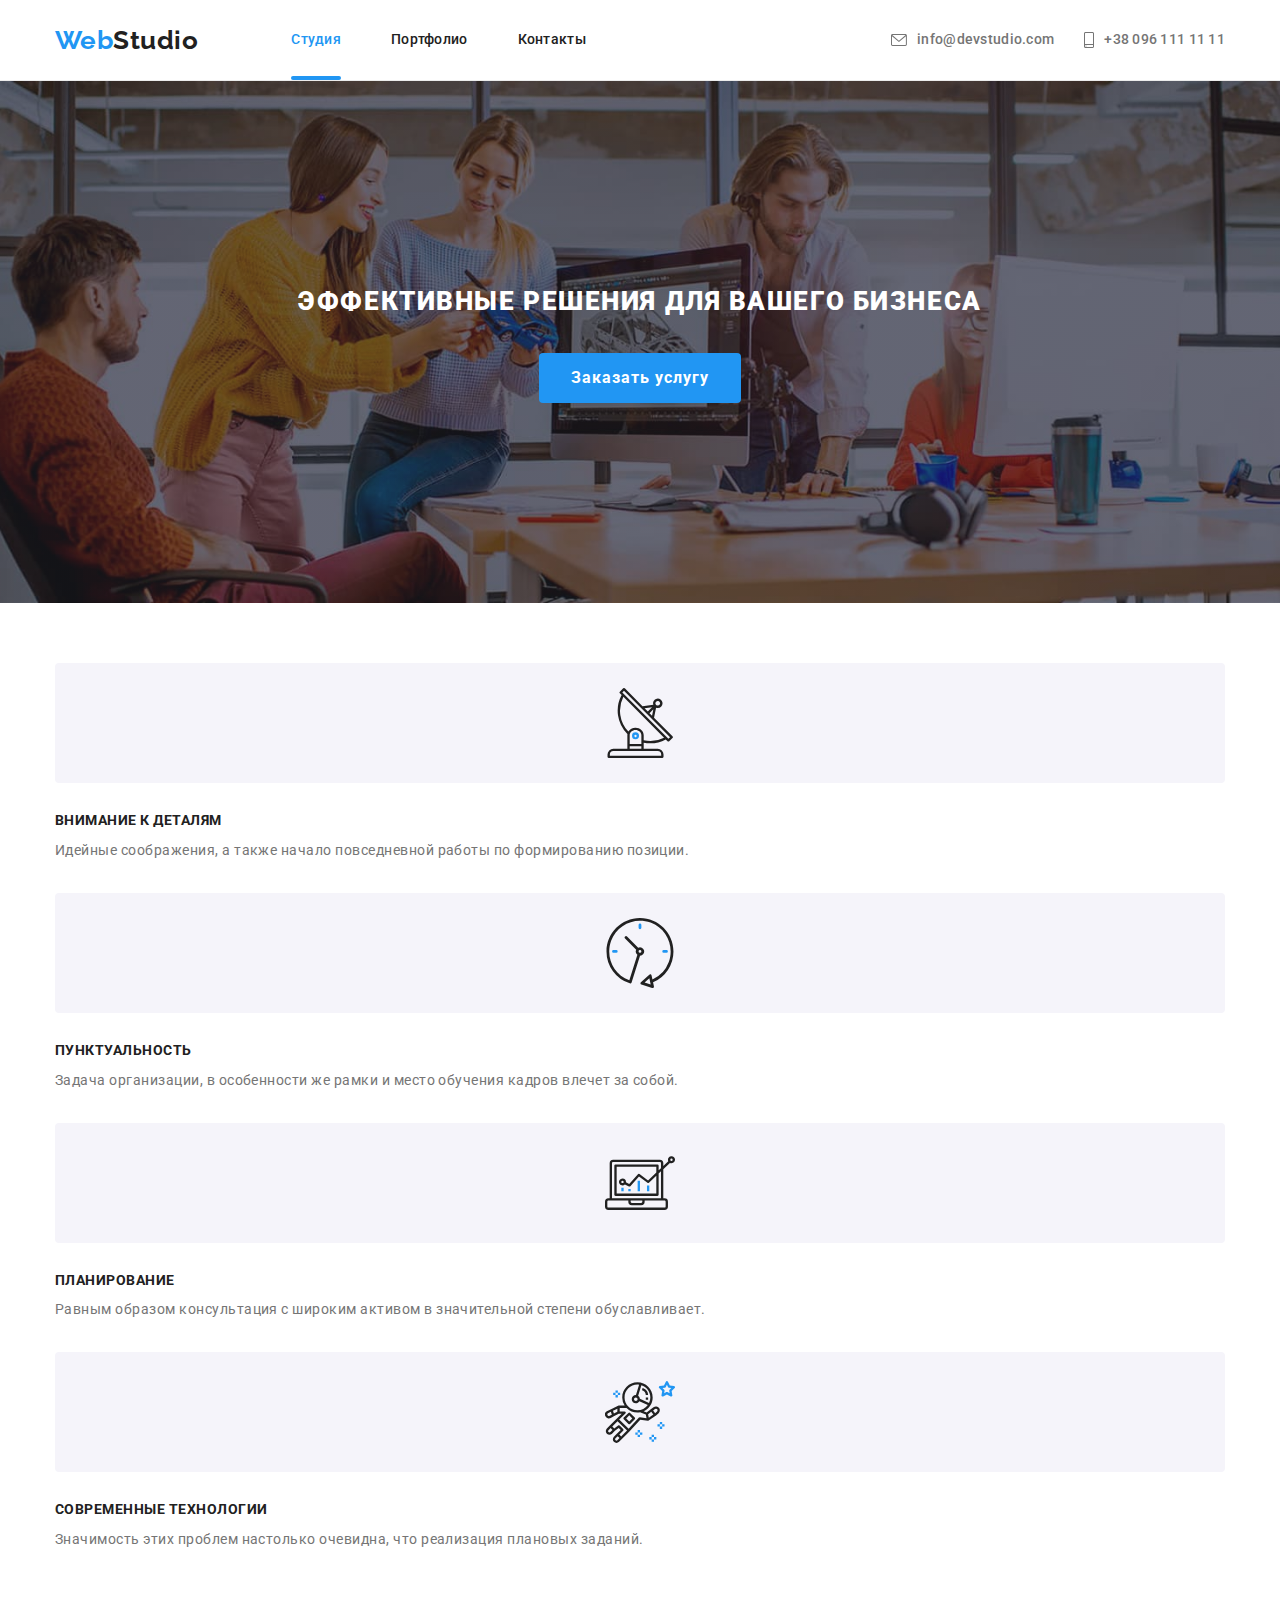
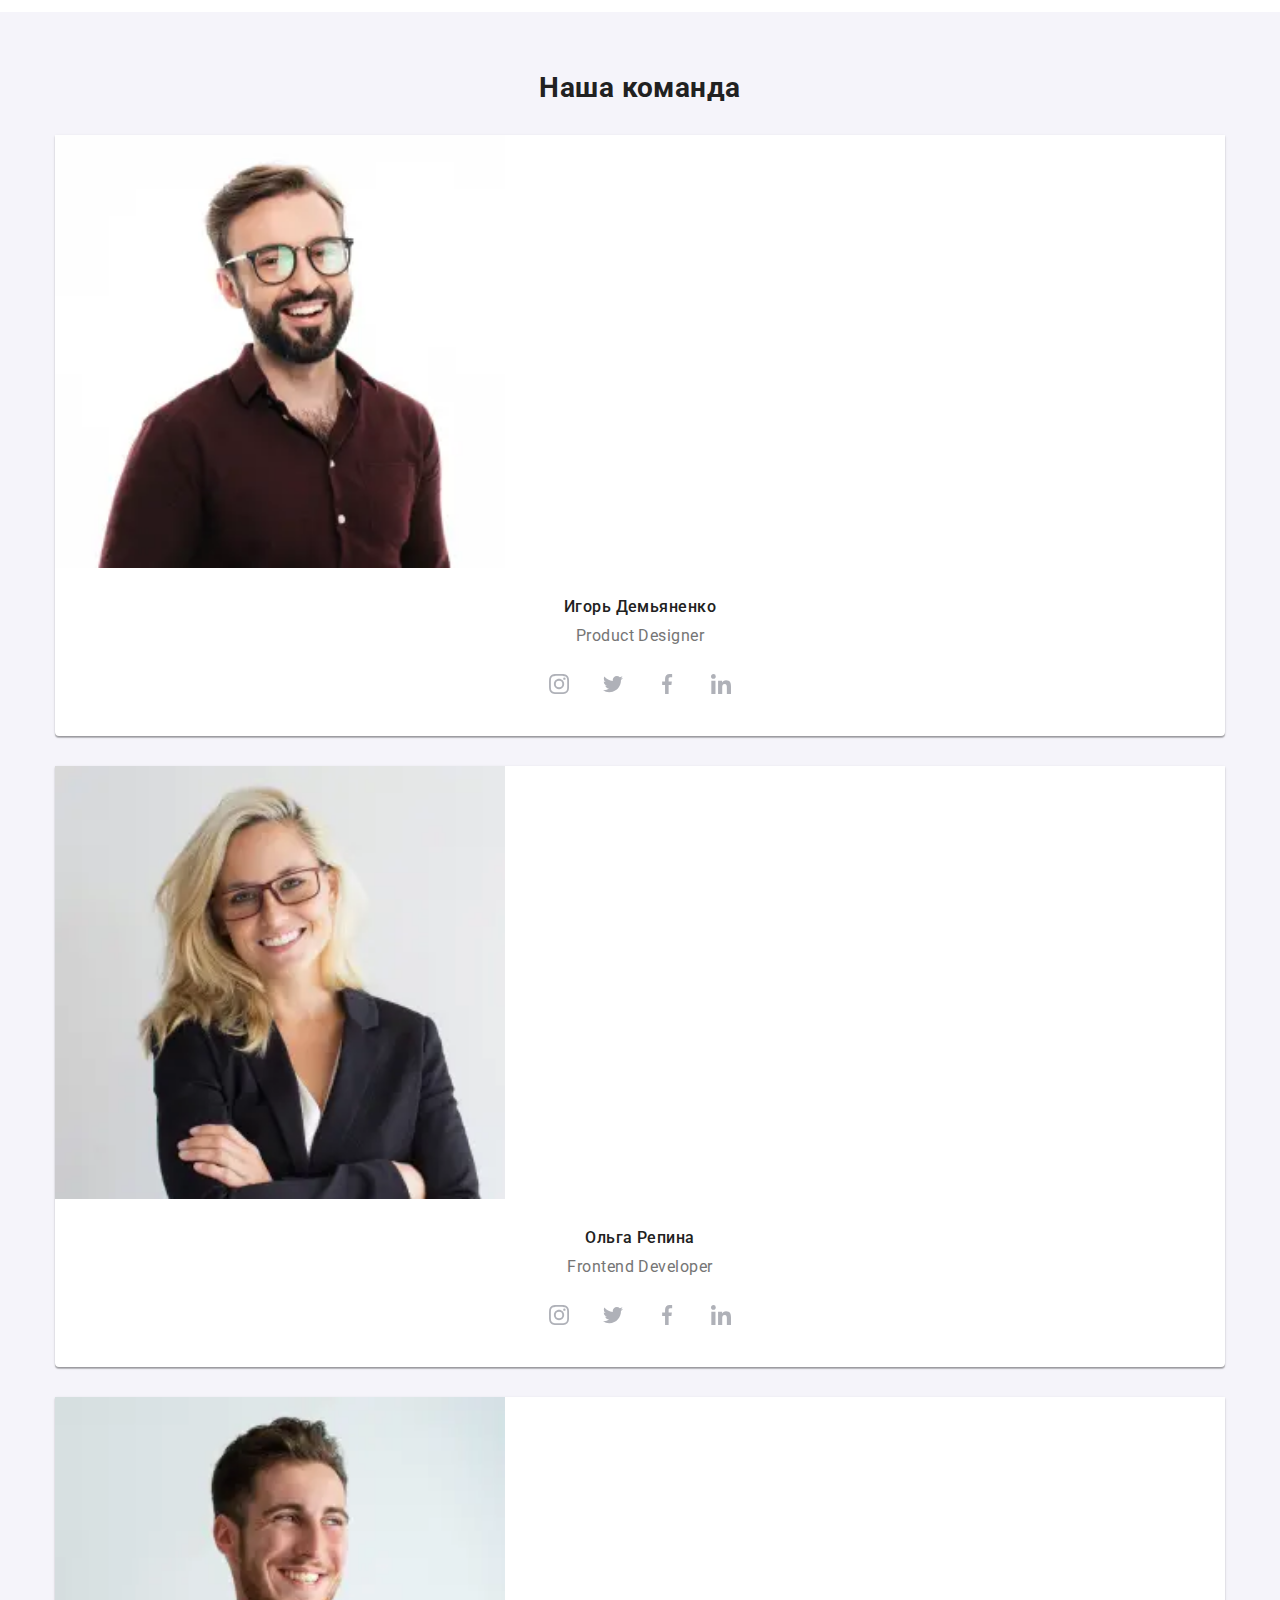
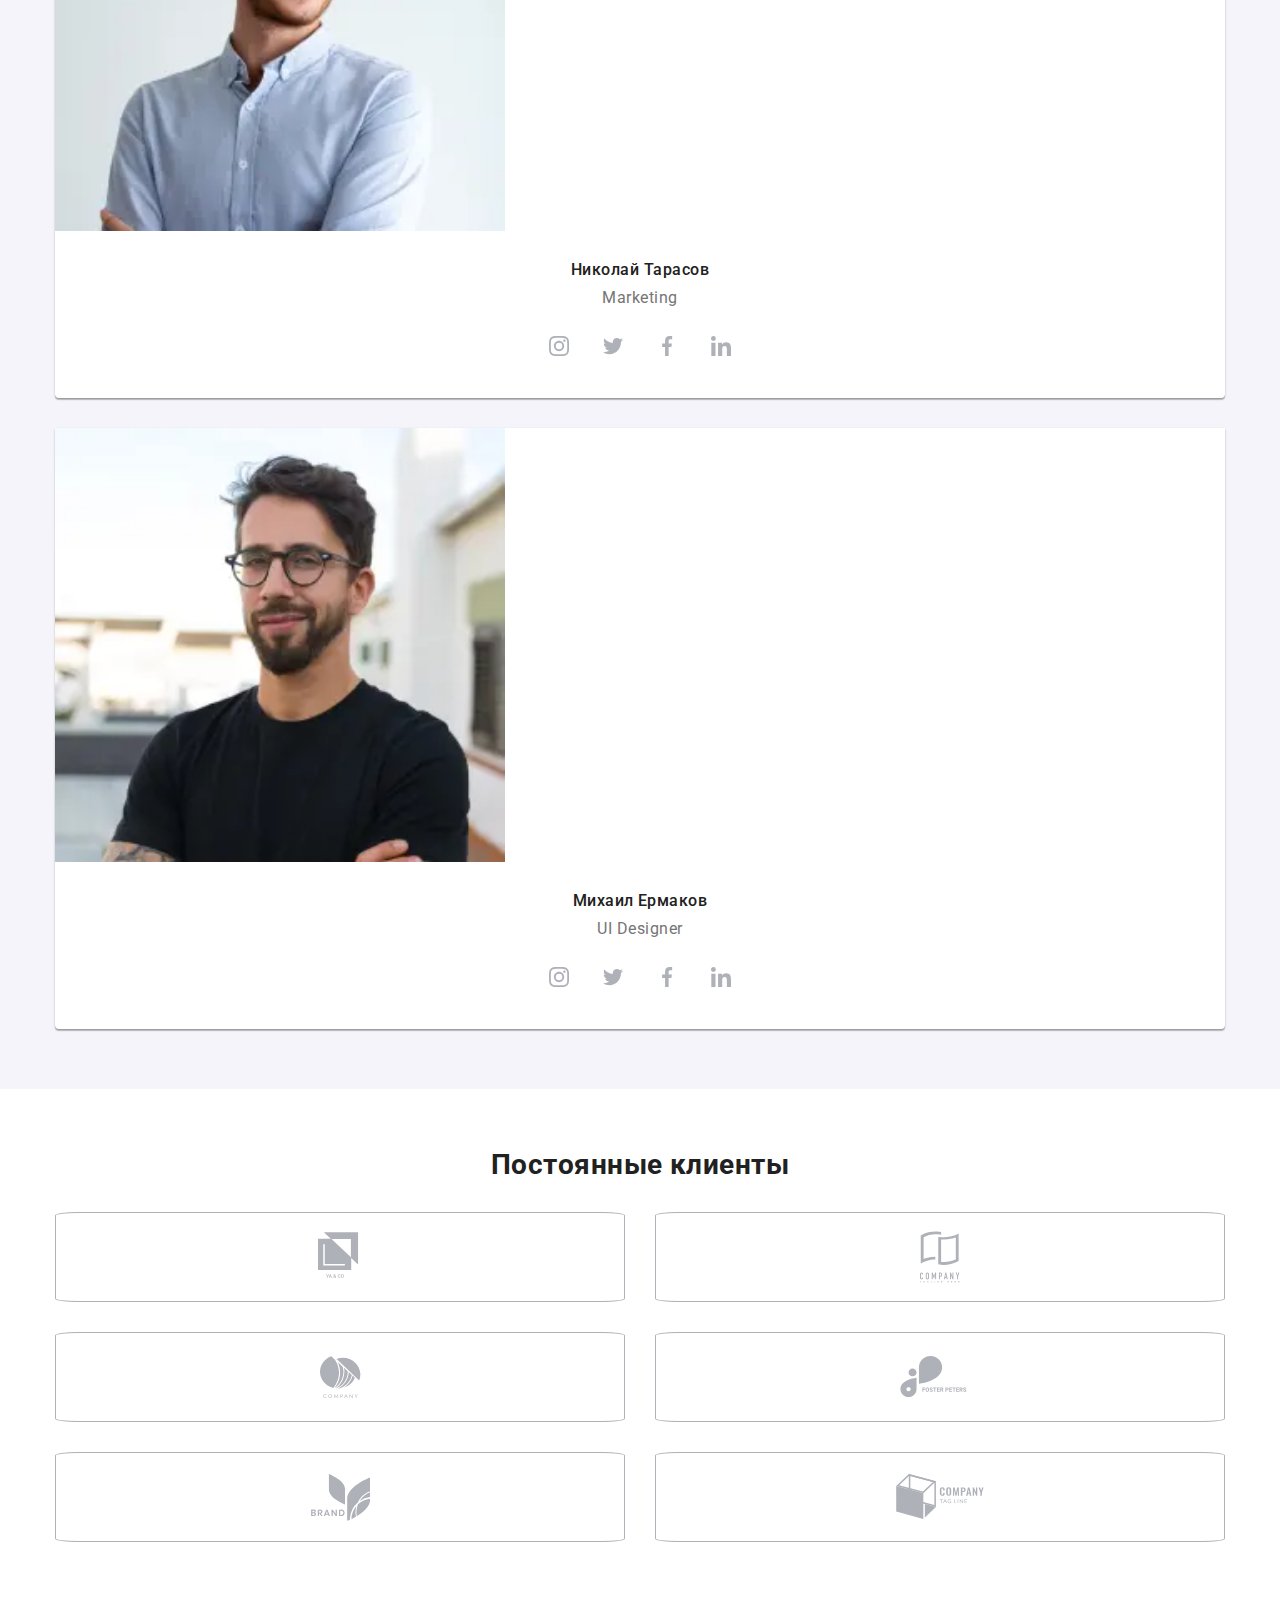
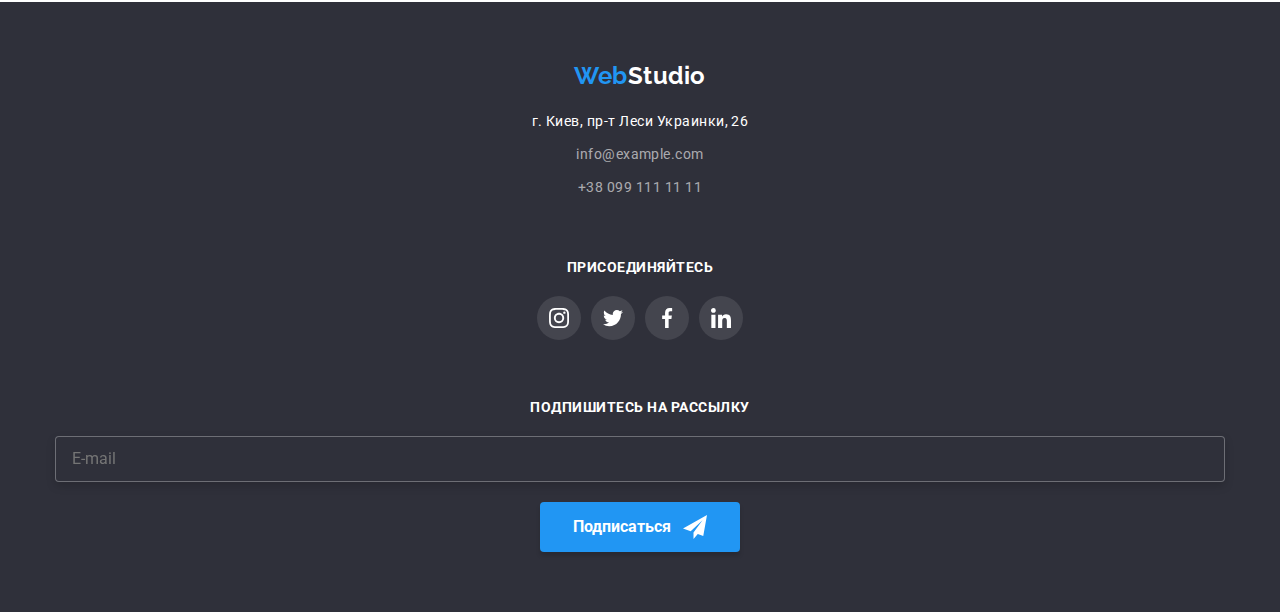
==== commit 0af96c4c: "header-done" ====
--- a/index.html
+++ b/index.html
@@ -39,7 +39,7 @@
             <li class="item"><a href="" class="link">Контакты</a></li>
           </ul>
           <address class="adr">
-            <ul class="adr-list list">
+            <ul class="list adr-list">
               <li class="item">
                 <a href="mailto:nfo@devstudio.com" class="link"><svg class="icon-header" width="16" height="12">
                     <use href="img/symbol-defs.svg#icon-envelope"></use>
--- a/css/main.min.css
+++ b/css/main.min.css
@@ -1,2 +1,2 @@
-body{background-color:#ffffff;font-family:Roboto;letter-spacing:0.03em}img{display:block;max-width:100%;height:auto}h1,h2,h3,h4,h5,h6,p{margin:0}.section{padding-top:60px;padding-bottom:60px}.container{margin-left:auto;margin-right:auto;padding-left:15px;padding-right:15px}@media screen and (min-width: 480px){.container{width:480px}}@media screen and (min-width: 768px){.container{width:768px}}@media screen and (min-width: 1200px){.container{width:1200px}}.list{padding:0;margin:0;list-style:none}.page-header{position:relative;border-bottom:1px solid #ececec}.container-nav{padding-top:10px;padding-bottom:10px}.main-nav{display:-webkit-box;display:-ms-flexbox;display:flex;-webkit-box-align:center;-ms-flex-align:center;align-items:center;-webkit-box-pack:justify;-ms-flex-pack:justify;justify-content:space-between}.btn-menu{margin:0;padding:0;border:none;background-color:transparent;-webkit-transition:fill 250ms cubic-bezier(0.4, 0, 0.2, 1);transition:fill 250ms cubic-bezier(0.4, 0, 0.2, 1)}.btn-menu .icon-menu-close{display:none}.btn-menu.is-open .icon-menu-open{display:none}.btn-menu.is-open .icon-menu-close{display:block}.btn-menu:hover,.btn-menu:focus{color:#2196f3;fill:#2196f3}.menu-container{display:none;position:absolute;top:100%;left:0;padding-top:60px;padding-bottom:60px;width:100%;text-align:center;background-color:#ffffff;-webkit-box-shadow:0px 4px 8px rgba(0,0,0,0.04),0px 2px 4px rgba(0,0,0,0.08),0px 1px 3px rgba(0,0,0,0.16);box-shadow:0px 4px 8px rgba(0,0,0,0.04),0px 2px 4px rgba(0,0,0,0.08),0px 1px 3px rgba(0,0,0,0.16)}.menu-container.is-open{display:block}.list-nav .item{margin-bottom:40px}.list-nav .item:last-child{margin-bottom:60px}.list-nav .link{display:inline-block;color:#212121;font-weight:500;font-size:18px;line-height:1.16;letter-spacing:0.02em;text-decoration:none;-webkit-transition:color 250ms cubic-bezier(0.4, 0, 0.2, 1),fill 250ms cubic-bezier(0.4, 0, 0.2, 1);transition:color 250ms cubic-bezier(0.4, 0, 0.2, 1),fill 250ms cubic-bezier(0.4, 0, 0.2, 1)}.list-nav .link:hover,.list-nav .link:focus{color:#2196f3;fill:#2196f3}.link.link-current{position:relative;padding-bottom:8px;color:#2196f3}.link.link-current:after{content:'';position:absolute;bottom:0;display:block;width:100%;height:4px;background:#2196f3;border-radius:2px}.adr-list .link{display:inline-block;color:#757575;fill:#757575;font-style:normal;font-weight:500;font-size:18px;line-height:1.16;letter-spacing:0.02em;text-decoration:none;-webkit-transition:color 250ms cubic-bezier(0.4, 0, 0.2, 1),fill 250ms cubic-bezier(0.4, 0, 0.2, 1);transition:color 250ms cubic-bezier(0.4, 0, 0.2, 1),fill 250ms cubic-bezier(0.4, 0, 0.2, 1)}.adr-list .link:hover,.adr-list .link:focus{color:#2196f3;fill:#2196f3}.adr-list .item:not(:last-child){margin-bottom:16px}.icon-header{margin-right:10px}.logo{color:#212121;font-family:Raleway;font-weight:700;font-size:24px;line-height:1.16;text-decoration:none}@media screen and (min-width: 1200px){.logo{font-size:26px;line-height:1.19}}.logo-web{color:#2196f3}.container-hero{padding:118px 60px;background-repeat:no-repeat;background-position:center;background-size:cover;max-width:1600px;text-align:center;background-color:#2f303a;background-image:-webkit-gradient(linear, left top, left bottom, from(rgba(47,48,58,0.4)), to(rgba(47,48,58,0.4))),url(../img/hero-bg-480@1x.jpg);background-image:linear-gradient(rgba(47,48,58,0.4), rgba(47,48,58,0.4)),url(../img/hero-bg-480@1x.jpg)}@media screen and (min-device-pixel-ratio: 2), screen and (-webkit-min-device-pixel-ratio: 2), screen and (min-resolution: 192dpi), screen and (min-resolution: 2dppx){.container-hero{background-image:-webkit-gradient(linear, left top, left bottom, from(rgba(47,48,58,0.4)), to(rgba(47,48,58,0.4))),url(../img/hero-bg-480@2x.jpg);background-image:linear-gradient(rgba(47,48,58,0.4), rgba(47,48,58,0.4)),url(../img/hero-bg-480@2x.jpg)}}@media screen and (min-width: 768px){.container-hero{background-image:-webkit-gradient(linear, left top, left bottom, from(rgba(47,48,58,0.4)), to(rgba(47,48,58,0.4))),url(../img/hero-bg-768@1x.jpg);background-image:linear-gradient(rgba(47,48,58,0.4), rgba(47,48,58,0.4)),url(../img/hero-bg-768@1x.jpg)}}@media screen and (min-width: 768px) and (min-device-pixel-ratio: 2), screen and (min-width: 768px) and (-webkit-min-device-pixel-ratio: 2), screen and (min-width: 768px) and (min-resolution: 192dpi), screen and (min-width: 768px) and (min-resolution: 2dppx){.container-hero{background-image:-webkit-gradient(linear, left top, left bottom, from(rgba(47,48,58,0.4)), to(rgba(47,48,58,0.4))),url(../img/hero-bg-768@2x.jpg);background-image:linear-gradient(rgba(47,48,58,0.4), rgba(47,48,58,0.4)),url(../img/hero-bg-768@2x.jpg)}}@media screen and (min-width: 1200px){.container-hero{padding-top:200px;padding-bottom:200px;background-image:-webkit-gradient(linear, left top, left bottom, from(rgba(47,48,58,0.4)), to(rgba(47,48,58,0.4))),url(../img/hero-bg-1600@1x.jpg);background-image:linear-gradient(rgba(47,48,58,0.4), rgba(47,48,58,0.4)),url(../img/hero-bg-1600@1x.jpg)}}@media screen and (min-width: 1200px) and (min-device-pixel-ratio: 2), screen and (min-width: 1200px) and (-webkit-min-device-pixel-ratio: 2), screen and (min-width: 1200px) and (min-resolution: 192dpi), screen and (min-width: 1200px) and (min-resolution: 2dppx){.container-hero{background-image:-webkit-gradient(linear, left top, left bottom, from(rgba(47,48,58,0.4)), to(rgba(47,48,58,0.4))),url(../img/hero-bg-1600@2x.jpg);background-image:linear-gradient(rgba(47,48,58,0.4), rgba(47,48,58,0.4)),url(../img/hero-bg-1600@2x.jpg)}}.hero-heading{margin-top:0;margin-bottom:30px;margin-left:auto;margin-right:auto;max-width:696px;font-weight:900;font-size:26px;line-height:1.61;letter-spacing:0.06em;text-transform:uppercase;color:#ffffff}.button{padding:10px 32px;border:none;border-radius:4px;text-decoration:none;font-weight:700;font-size:16px;line-height:1.87;letter-spacing:0.06em;color:#ffffff;background-color:#2196f3}.features-list .item:not(:last-child){margin-bottom:30px}.features-list .heading{margin-top:0px;margin-bottom:10px;font-weight:700;font-size:14px;line-height:1.14;text-transform:uppercase;color:#212121}.features-list .text{font-size:14px;line-height:1.71;color:#757575}.box-features{display:-webkit-box;display:-ms-flexbox;display:flex;-webkit-box-align:center;-ms-flex-align:center;align-items:center;-webkit-box-pack:center;-ms-flex-pack:center;justify-content:center;margin-bottom:30px;border:none;height:120px;border-radius:4px;background-color:#f5f4fa}.section.wwd{display:none;padding-top:0}.wwd-list{display:-webkit-box;display:-ms-flexbox;display:flex}.wwd-list .item{position:relative;width:calc((100% - 2 * 30px) / 3)}.wwd-list .item+.item{margin-left:30px}.wwd-heading{margin-top:0px;margin-bottom:50px;color:#212121;font-weight:700;font-size:36px;line-height:1.16;text-align:center}.wwd-bars-text{position:absolute;bottom:0;margin:0;padding:27px 0px;width:100%;font-weight:700;font-size:14px;line-height:1.14;text-transform:uppercase;text-align:center;color:#ffffff;background-color:rgba(47,48,58,0.8)}.section.team{background-color:#f5f4fa}.team .item:not(:last-child){margin-bottom:30px}.team-heading{margin-bottom:30px;color:#212121;font-weight:700;font-size:28px;line-height:1.17;text-align:center}.name{margin-top:30px;margin-bottom:10px;color:#212121;font-weight:500;font-size:16px;line-height:1.18;text-align:center}.role{margin-bottom:16px;color:#757575;font-size:16px;line-height:1.18;text-align:center}.link-social{display:-webkit-box;display:-ms-flexbox;display:flex;-webkit-box-pack:center;-ms-flex-pack:center;justify-content:center;-webkit-box-align:center;-ms-flex-align:center;align-items:center;width:44px;height:44px;border-radius:50%;fill:#afb1b8;-webkit-transition:background-color 250ms cubic-bezier(0.4, 0, 0.2, 1),fill 250ms cubic-bezier(0.4, 0, 0.2, 1);transition:background-color 250ms cubic-bezier(0.4, 0, 0.2, 1),fill 250ms cubic-bezier(0.4, 0, 0.2, 1)}.link-social:hover,.link-social :focus{background-color:#2196f3;fill:#ffffff}.list-social{display:-webkit-box;display:-ms-flexbox;display:flex;-webkit-box-pack:center;-ms-flex-pack:center;justify-content:center;padding-bottom:30px}.list-social .item-icon{width:44px;height:44px}.list-social .item-icon:not(:last-child){margin-right:10px}.team .item{background-color:#ffffff;-webkit-box-shadow:0px 1px 3px rgba(0,0,0,0.12),0px 1px 1px rgba(0,0,0,0.14),0px 2px 1px rgba(0,0,0,0.2);box-shadow:0px 1px 3px rgba(0,0,0,0.12),0px 1px 1px rgba(0,0,0,0.14),0px 2px 1px rgba(0,0,0,0.2);border-radius:0px 0px 4px 4px}.list-clients{display:-webkit-box;display:-ms-flexbox;display:flex;-ms-flex-wrap:wrap;flex-wrap:wrap}.clients-heading{margin-bottom:30px;color:#212121;font-weight:700;font-size:28px;line-height:1.17;text-align:center}.link-clients{display:-webkit-box;display:-ms-flexbox;display:flex;-webkit-box-pack:center;-ms-flex-pack:center;justify-content:center;-webkit-box-align:center;-ms-flex-align:center;align-items:center;height:90px;border:1px solid #afb1b8;border-radius:4%;fill:#afb1b8;-webkit-transition:border 250ms cubic-bezier(0.4, 0, 0.2, 1),fill 250ms cubic-bezier(0.4, 0, 0.2, 1);transition:border 250ms cubic-bezier(0.4, 0, 0.2, 1),fill 250ms cubic-bezier(0.4, 0, 0.2, 1)}.link-clients:hover,.link-clients:focus{fill:#2196f3;border:1px solid #2196f3}.clients .item{margin-bottom:30px;width:calc((100% - 30px) / 2)}.clients .item:nth-child(2n-1){margin-right:30px}.clients .item:nth-last-child(-n+2){margin-bottom:0px}.page-footer{background-color:#2f303a}.container-footer{padding-top:60px;padding-bottom:60px;text-align:center}.container-footer .item:not(:last-child){margin-bottom:9px}.logo-footer{display:inline-block;margin-bottom:20px;font-family:Raleway;font-weight:700;font-size:24px;line-height:1.16;text-decoration:none;color:#ffffff}.logo-footer .logo-web{color:#2196f3}.footer-location{font-size:14px;line-height:1.71;font-style:normal;text-decoration:none;color:#ffffff}.footer-address{color:rgba(255,255,255,0.6);font-size:14px;line-height:1.71;font-style:normal;text-decoration:none}.footer-box:not(:last-child){margin-bottom:60px}.list-footer{display:-webkit-box;display:-ms-flexbox;display:flex;-webkit-box-pack:center;-ms-flex-pack:center;justify-content:center}.list-footer .item-icon:not(:last-child){margin-right:10px}.link-footer{display:-webkit-box;display:-ms-flexbox;display:flex;-webkit-box-pack:center;-ms-flex-pack:center;justify-content:center;-webkit-box-align:center;-ms-flex-align:center;align-items:center;width:44px;height:44px;border-radius:50%;fill:#ffffff;background-color:rgba(255,255,255,0.1);-webkit-transition:background-color 250ms cubic-bezier(0.4, 0, 0.2, 1);transition:background-color 250ms cubic-bezier(0.4, 0, 0.2, 1)}.link-footer:hover,.link-footer:focus{background-color:#2196f3}.heading-footer2{margin-top:0;margin-bottom:20px;font-weight:700;font-size:14px;line-height:1.14;text-transform:uppercase;color:#ffffff}.input-subscribe{padding:12px 16px;margin-bottom:20px;outline:none;width:100%;font-size:16px;line-height:1.25;border-radius:4px;color:rgba(255,255,255,0.6);background-color:#2f303a;border:1px solid rgba(255,255,255,0.3);-webkit-filter:drop-shadow(0px 4px 4px rgba(0,0,0,0.15));filter:drop-shadow(0px 4px 4px rgba(0,0,0,0.15))}.input-subscribe:focus{border:1px solid #2196f3}.btn-subscribe{display:-webkit-box;display:-ms-flexbox;display:flex;-webkit-box-pack:center;-ms-flex-pack:center;justify-content:center;-webkit-box-align:center;-ms-flex-align:center;align-items:center;margin-left:auto;margin-right:auto;padding-top:10px;padding-bottom:10px;border:none;width:200px;font-weight:700;font-size:16px;line-height:1.87;background:#2196f3;color:#ffffff;-webkit-box-shadow:0px 4px 4px rgba(0,0,0,0.15);box-shadow:0px 4px 4px rgba(0,0,0,0.15);border-radius:4px}.icon-subscribe{margin-left:12px;fill:#ffffff}.backdrop{position:fixed;top:0;left:0;height:100%;width:100%;padding-left:15px;padding-right:15px;overflow-y:scroll;opacity:1;background-color:rgba(0,0,0,0.2);-webkit-transition:opacity 250ms cubic-bezier(0.4, 0, 0.2, 1);transition:opacity 250ms cubic-bezier(0.4, 0, 0.2, 1)}.backdrop.is-hidden{opacity:0;pointer-events:none}.modal{position:absolute;max-width:450px;width:100%;background-color:#ffffff;-webkit-box-shadow:0px 1px 3px rgba(0,0,0,0.12),0px 1px 1px rgba(0,0,0,0.14),0px 2px 1px rgba(0,0,0,0.2);box-shadow:0px 1px 3px rgba(0,0,0,0.12),0px 1px 1px rgba(0,0,0,0.14),0px 2px 1px rgba(0,0,0,0.2);border-radius:4px;-webkit-transition:-webkit-transform 250ms cubic-bezier(0.4, 0, 0.2, 1);transition:-webkit-transform 250ms cubic-bezier(0.4, 0, 0.2, 1);transition:transform 250ms cubic-bezier(0.4, 0, 0.2, 1);transition:transform 250ms cubic-bezier(0.4, 0, 0.2, 1), -webkit-transform 250ms cubic-bezier(0.4, 0, 0.2, 1)}.modal-btn{position:absolute;top:8px;right:8px;width:30px;height:30px;background:#ffffff;border:1px solid rgba(0,0,0,0.1);border-radius:50%;-webkit-transition:fill 250ms cubic-bezier(0.4, 0, 0.2, 1);transition:fill 250ms cubic-bezier(0.4, 0, 0.2, 1)}.modal-btn:hover,.modal-btn:focus{fill:#2196f3}.form{padding:40px}.form-title{text-align:center;margin:0px 0px 12px 0px;font-weight:700;font-size:20px;line-height:1.5}.label-text{margin-bottom:4px;font-size:12px;line-height:1.16;letter-spacing:0.01em;color:#757575}.label-form{position:relative;display:-webkit-box;display:-ms-flexbox;display:flex;-webkit-box-orient:vertical;-webkit-box-direction:normal;-ms-flex-direction:column;flex-direction:column;margin-bottom:10px}.label-form:last-of-type{display:inline-block;vertical-align:middle;margin-top:10px;margin-bottom:30px}.input-form{padding:11px 11px 11px 42px;outline:none;border:1px solid rgba(33,33,33,0.2);border-radius:4px}.input-form:focus{border:1px solid #2196f3}.input-form:focus+.label-icon{fill:#2196f3}.label-icon{position:absolute;left:12px;top:50%;fill:#212121}.label-icon-check{vertical-align:middle}.label-comment{outline:none;resize:none;max-width:448px;height:120px;padding:12px 16px;font-size:12px;line-height:1.16;letter-spacing:0.01em;border:1px solid rgba(33,33,33,0.2);border-radius:4px}.label-comment:focus{border:1px solid #2196f3}.label-comment::-webkit-input-placeholder{font-size:14px;line-height:1.14;letter-spacing:0.01em;color:rgba(117,117,117,0.5)}.label-comment:-ms-input-placeholder{font-size:14px;line-height:1.14;letter-spacing:0.01em;color:rgba(117,117,117,0.5)}.label-comment::-ms-input-placeholder{font-size:14px;line-height:1.14;letter-spacing:0.01em;color:rgba(117,117,117,0.5)}.label-comment::placeholder{font-size:14px;line-height:1.14;letter-spacing:0.01em;color:rgba(117,117,117,0.5)}.checkbox-text{font-size:12px;line-height:1.16;color:#757575}.checkbox-link{color:#2196f3}.input-checkbox{position:absolute;width:1px;height:1px;margin:-1px;border:0;padding:0;clip:rect(0 0 0 0);overflow:hidden}.input-checkbox:checked ~ .label-icon-check{border:0px solid #2196f3;fill:#2196f3}.label-icon-check{fill:#ffffff;border:2px solid #212121;border-radius:2px}.form .btn-subscribe{margin-left:auto;margin-right:auto}
+body{background-color:#ffffff;font-family:Roboto;letter-spacing:0.03em}img{display:block;max-width:100%;height:auto}h1,h2,h3,h4,h5,h6,p{margin:0}.section{padding-top:60px;padding-bottom:60px}.container{margin-left:auto;margin-right:auto;padding-left:15px;padding-right:15px}@media screen and (min-width: 480px){.container{width:480px}}@media screen and (min-width: 768px){.container{width:768px}}@media screen and (min-width: 1200px){.container{width:1200px}}.list{padding:0;margin:0;list-style:none}.page-header{border-bottom:1px solid #ececec}@media screen and (max-width: 767px){.container-nav{padding-top:10px;padding-bottom:10px}}.main-nav{display:-webkit-box;display:-ms-flexbox;display:flex;-webkit-box-align:center;-ms-flex-align:center;align-items:center}@media screen and (max-width: 767px){.main-nav{-webkit-box-pack:justify;-ms-flex-pack:justify;justify-content:space-between}}.menu-container{display:-webkit-box;display:-ms-flexbox;display:flex;-webkit-box-flex:1;-ms-flex-positive:1;flex-grow:1}@media screen and (max-width: 767px){.menu-container{display:none;position:absolute;top:100%;left:0;padding-top:60px;padding-bottom:60px;width:100%;text-align:center;background-color:#ffffff;-webkit-box-shadow:0px 4px 8px rgba(0,0,0,0.04),0px 2px 4px rgba(0,0,0,0.08),0px 1px 3px rgba(0,0,0,0.16);box-shadow:0px 4px 8px rgba(0,0,0,0.04),0px 2px 4px rgba(0,0,0,0.08),0px 1px 3px rgba(0,0,0,0.16)}.menu-container.is-open{display:block}}@media screen and (min-width: 768px){.list-nav{display:-webkit-box;display:-ms-flexbox;display:flex;-webkit-box-align:center;-ms-flex-align:center;align-items:center;margin-left:88px}}@media screen and (min-width: 1200px){.list-nav{margin-left:93px}}@media screen and (max-width: 767px){.list-nav .item{margin-bottom:40px}.list-nav .item:last-child{margin-bottom:60px}}@media screen and (min-width: 768px){.list-nav .item:not(:last-child){margin-right:50px}}.list-nav .link{display:inline-block;color:#212121;font-weight:500;font-size:18px;line-height:1.16;letter-spacing:0.02em;text-decoration:none;-webkit-transition:color 250ms cubic-bezier(0.4, 0, 0.2, 1),fill 250ms cubic-bezier(0.4, 0, 0.2, 1);transition:color 250ms cubic-bezier(0.4, 0, 0.2, 1),fill 250ms cubic-bezier(0.4, 0, 0.2, 1)}.list-nav .link:hover,.list-nav .link:focus{color:#2196f3;fill:#2196f3}@media screen and (min-width: 768px){.list-nav .link{padding-top:32px;padding-bottom:32px;font-size:14px;line-height:1.14}}.link.link-current{position:relative;color:#2196f3}.link.link-current:after{content:'';position:absolute;bottom:0;display:block;width:100%;height:4px;background:#2196f3;border-radius:2px}@media screen and (max-width: 767px){.link.link-current{padding-bottom:8px}}@media screen and (min-width: 768px){.adr{display:-webkit-box;display:-ms-flexbox;display:flex;-webkit-box-align:center;-ms-flex-align:center;align-items:center;margin-left:auto}}.adr-list .link{display:inline-block;color:#757575;fill:#757575;font-style:normal;font-weight:500;font-size:18px;line-height:1.16;letter-spacing:0.02em;text-decoration:none;-webkit-transition:color 250ms cubic-bezier(0.4, 0, 0.2, 1),fill 250ms cubic-bezier(0.4, 0, 0.2, 1);transition:color 250ms cubic-bezier(0.4, 0, 0.2, 1),fill 250ms cubic-bezier(0.4, 0, 0.2, 1)}.adr-list .link:hover,.adr-list .link:focus{color:#2196f3;fill:#2196f3}@media screen and (min-width: 768px){.adr-list .link{display:-webkit-box;display:-ms-flexbox;display:flex;-webkit-box-align:center;-ms-flex-align:center;align-items:center;font-size:12px;line-height:1.16}}@media screen and (min-width: 768px){.adr-list .link{font-size:14px;line-height:1.14}}@media screen and (min-width: 1200px){.adr-list{display:-webkit-box;display:-ms-flexbox;display:flex;-webkit-box-align:center;-ms-flex-align:center;align-items:center}}@media screen and (max-width: 767px){.adr-list .item:not(:last-child){margin-bottom:16px}}@media screen and (min-width: 768px){.adr-list .item:not(:last-child){margin-bottom:10px}}@media screen and (min-width: 1200px){.adr-list .item:not(:last-child){margin-bottom:0;margin-right:30px}}.icon-header{margin-right:10px}@media screen and (min-width: 768px) and (max-width: 1199px){.icon-header{margin-right:8px}}.logo{color:#212121;font-family:Raleway;font-weight:700;font-size:24px;line-height:1.16;text-decoration:none}@media screen and (min-width: 1200px){.logo{font-size:26px;line-height:1.19}}.logo-web{color:#2196f3}.container-hero{padding:118px 60px;background-repeat:no-repeat;background-position:center;background-size:cover;max-width:1600px;text-align:center;background-color:#2f303a;background-image:-webkit-gradient(linear, left top, left bottom, from(rgba(47,48,58,0.4)), to(rgba(47,48,58,0.4))),url(../img/hero-bg-480@1x.jpg);background-image:linear-gradient(rgba(47,48,58,0.4), rgba(47,48,58,0.4)),url(../img/hero-bg-480@1x.jpg)}@media screen and (min-device-pixel-ratio: 2), screen and (-webkit-min-device-pixel-ratio: 2), screen and (min-resolution: 192dpi), screen and (min-resolution: 2dppx){.container-hero{background-image:-webkit-gradient(linear, left top, left bottom, from(rgba(47,48,58,0.4)), to(rgba(47,48,58,0.4))),url(../img/hero-bg-480@2x.jpg);background-image:linear-gradient(rgba(47,48,58,0.4), rgba(47,48,58,0.4)),url(../img/hero-bg-480@2x.jpg)}}@media screen and (min-width: 768px){.container-hero{background-image:-webkit-gradient(linear, left top, left bottom, from(rgba(47,48,58,0.4)), to(rgba(47,48,58,0.4))),url(../img/hero-bg-768@1x.jpg);background-image:linear-gradient(rgba(47,48,58,0.4), rgba(47,48,58,0.4)),url(../img/hero-bg-768@1x.jpg)}}@media screen and (min-width: 768px) and (min-device-pixel-ratio: 2), screen and (min-width: 768px) and (-webkit-min-device-pixel-ratio: 2), screen and (min-width: 768px) and (min-resolution: 192dpi), screen and (min-width: 768px) and (min-resolution: 2dppx){.container-hero{background-image:-webkit-gradient(linear, left top, left bottom, from(rgba(47,48,58,0.4)), to(rgba(47,48,58,0.4))),url(../img/hero-bg-768@2x.jpg);background-image:linear-gradient(rgba(47,48,58,0.4), rgba(47,48,58,0.4)),url(../img/hero-bg-768@2x.jpg)}}@media screen and (min-width: 1200px){.container-hero{padding-top:200px;padding-bottom:200px;background-image:-webkit-gradient(linear, left top, left bottom, from(rgba(47,48,58,0.4)), to(rgba(47,48,58,0.4))),url(../img/hero-bg-1600@1x.jpg);background-image:linear-gradient(rgba(47,48,58,0.4), rgba(47,48,58,0.4)),url(../img/hero-bg-1600@1x.jpg)}}@media screen and (min-width: 1200px) and (min-device-pixel-ratio: 2), screen and (min-width: 1200px) and (-webkit-min-device-pixel-ratio: 2), screen and (min-width: 1200px) and (min-resolution: 192dpi), screen and (min-width: 1200px) and (min-resolution: 2dppx){.container-hero{background-image:-webkit-gradient(linear, left top, left bottom, from(rgba(47,48,58,0.4)), to(rgba(47,48,58,0.4))),url(../img/hero-bg-1600@2x.jpg);background-image:linear-gradient(rgba(47,48,58,0.4), rgba(47,48,58,0.4)),url(../img/hero-bg-1600@2x.jpg)}}.hero-heading{margin-top:0;margin-bottom:30px;margin-left:auto;margin-right:auto;max-width:696px;font-weight:900;font-size:26px;line-height:1.61;letter-spacing:0.06em;text-transform:uppercase;color:#ffffff}.button{padding:10px 32px;border:none;border-radius:4px;text-decoration:none;font-weight:700;font-size:16px;line-height:1.87;letter-spacing:0.06em;color:#ffffff;background-color:#2196f3}.features-list .item:not(:last-child){margin-bottom:30px}.features-list .heading{margin-top:0px;margin-bottom:10px;font-weight:700;font-size:14px;line-height:1.14;text-transform:uppercase;color:#212121}.features-list .text{font-size:14px;line-height:1.71;color:#757575}.box-features{display:-webkit-box;display:-ms-flexbox;display:flex;-webkit-box-align:center;-ms-flex-align:center;align-items:center;-webkit-box-pack:center;-ms-flex-pack:center;justify-content:center;margin-bottom:30px;border:none;height:120px;border-radius:4px;background-color:#f5f4fa}.section.wwd{display:none;padding-top:0}.wwd-list{display:-webkit-box;display:-ms-flexbox;display:flex}.wwd-list .item{position:relative;width:calc((100% - 2 * 30px) / 3)}.wwd-list .item+.item{margin-left:30px}.wwd-heading{margin-top:0px;margin-bottom:50px;color:#212121;font-weight:700;font-size:36px;line-height:1.16;text-align:center}.wwd-bars-text{position:absolute;bottom:0;margin:0;padding:27px 0px;width:100%;font-weight:700;font-size:14px;line-height:1.14;text-transform:uppercase;text-align:center;color:#ffffff;background-color:rgba(47,48,58,0.8)}.section.team{background-color:#f5f4fa}.team .item:not(:last-child){margin-bottom:30px}.team-heading{margin-bottom:30px;color:#212121;font-weight:700;font-size:28px;line-height:1.17;text-align:center}.name{margin-top:30px;margin-bottom:10px;color:#212121;font-weight:500;font-size:16px;line-height:1.18;text-align:center}.role{margin-bottom:16px;color:#757575;font-size:16px;line-height:1.18;text-align:center}.link-social{display:-webkit-box;display:-ms-flexbox;display:flex;-webkit-box-pack:center;-ms-flex-pack:center;justify-content:center;-webkit-box-align:center;-ms-flex-align:center;align-items:center;width:44px;height:44px;border-radius:50%;fill:#afb1b8;-webkit-transition:background-color 250ms cubic-bezier(0.4, 0, 0.2, 1),fill 250ms cubic-bezier(0.4, 0, 0.2, 1);transition:background-color 250ms cubic-bezier(0.4, 0, 0.2, 1),fill 250ms cubic-bezier(0.4, 0, 0.2, 1)}.link-social:hover,.link-social :focus{background-color:#2196f3;fill:#ffffff}.list-social{display:-webkit-box;display:-ms-flexbox;display:flex;-webkit-box-pack:center;-ms-flex-pack:center;justify-content:center;padding-bottom:30px}.list-social .item-icon{width:44px;height:44px}.list-social .item-icon:not(:last-child){margin-right:10px}.team .item{background-color:#ffffff;-webkit-box-shadow:0px 1px 3px rgba(0,0,0,0.12),0px 1px 1px rgba(0,0,0,0.14),0px 2px 1px rgba(0,0,0,0.2);box-shadow:0px 1px 3px rgba(0,0,0,0.12),0px 1px 1px rgba(0,0,0,0.14),0px 2px 1px rgba(0,0,0,0.2);border-radius:0px 0px 4px 4px}.list-clients{display:-webkit-box;display:-ms-flexbox;display:flex;-ms-flex-wrap:wrap;flex-wrap:wrap}.clients-heading{margin-bottom:30px;color:#212121;font-weight:700;font-size:28px;line-height:1.17;text-align:center}.link-clients{display:-webkit-box;display:-ms-flexbox;display:flex;-webkit-box-pack:center;-ms-flex-pack:center;justify-content:center;-webkit-box-align:center;-ms-flex-align:center;align-items:center;height:90px;border:1px solid #afb1b8;border-radius:4%;fill:#afb1b8;-webkit-transition:border 250ms cubic-bezier(0.4, 0, 0.2, 1),fill 250ms cubic-bezier(0.4, 0, 0.2, 1);transition:border 250ms cubic-bezier(0.4, 0, 0.2, 1),fill 250ms cubic-bezier(0.4, 0, 0.2, 1)}.link-clients:hover,.link-clients:focus{fill:#2196f3;border:1px solid #2196f3}.clients .item{margin-bottom:30px;width:calc((100% - 30px) / 2)}.clients .item:nth-child(2n-1){margin-right:30px}.clients .item:nth-last-child(-n+2){margin-bottom:0px}.page-footer{background-color:#2f303a}.container-footer{padding-top:60px;padding-bottom:60px;text-align:center}.container-footer .item:not(:last-child){margin-bottom:9px}.logo-footer{display:inline-block;margin-bottom:20px;font-family:Raleway;font-weight:700;font-size:24px;line-height:1.16;text-decoration:none;color:#ffffff}.logo-footer .logo-web{color:#2196f3}.footer-location{font-size:14px;line-height:1.71;font-style:normal;text-decoration:none;color:#ffffff}.footer-address{color:rgba(255,255,255,0.6);font-size:14px;line-height:1.71;font-style:normal;text-decoration:none}.footer-box:not(:last-child){margin-bottom:60px}.list-footer{display:-webkit-box;display:-ms-flexbox;display:flex;-webkit-box-pack:center;-ms-flex-pack:center;justify-content:center}.list-footer .item-icon:not(:last-child){margin-right:10px}.link-footer{display:-webkit-box;display:-ms-flexbox;display:flex;-webkit-box-pack:center;-ms-flex-pack:center;justify-content:center;-webkit-box-align:center;-ms-flex-align:center;align-items:center;width:44px;height:44px;border-radius:50%;fill:#ffffff;background-color:rgba(255,255,255,0.1);-webkit-transition:background-color 250ms cubic-bezier(0.4, 0, 0.2, 1);transition:background-color 250ms cubic-bezier(0.4, 0, 0.2, 1)}.link-footer:hover,.link-footer:focus{background-color:#2196f3}.heading-footer2{margin-top:0;margin-bottom:20px;font-weight:700;font-size:14px;line-height:1.14;text-transform:uppercase;color:#ffffff}.input-subscribe{padding:12px 16px;margin-bottom:20px;outline:none;width:100%;font-size:16px;line-height:1.25;border-radius:4px;color:rgba(255,255,255,0.6);background-color:#2f303a;border:1px solid rgba(255,255,255,0.3);-webkit-filter:drop-shadow(0px 4px 4px rgba(0,0,0,0.15));filter:drop-shadow(0px 4px 4px rgba(0,0,0,0.15))}.input-subscribe:focus{border:1px solid #2196f3}.btn-subscribe{display:-webkit-box;display:-ms-flexbox;display:flex;-webkit-box-pack:center;-ms-flex-pack:center;justify-content:center;-webkit-box-align:center;-ms-flex-align:center;align-items:center;margin-left:auto;margin-right:auto;padding-top:10px;padding-bottom:10px;border:none;width:200px;font-weight:700;font-size:16px;line-height:1.87;background:#2196f3;color:#ffffff;-webkit-box-shadow:0px 4px 4px rgba(0,0,0,0.15);box-shadow:0px 4px 4px rgba(0,0,0,0.15);border-radius:4px}.icon-subscribe{margin-left:12px;fill:#ffffff}.backdrop{position:fixed;top:0;left:0;height:100%;width:100%;padding-left:15px;padding-right:15px;overflow-y:scroll;opacity:1;background-color:rgba(0,0,0,0.2);-webkit-transition:opacity 250ms cubic-bezier(0.4, 0, 0.2, 1);transition:opacity 250ms cubic-bezier(0.4, 0, 0.2, 1)}.backdrop.is-hidden{opacity:0;pointer-events:none}.modal{position:absolute;max-width:450px;width:100%;background-color:#ffffff;-webkit-box-shadow:0px 1px 3px rgba(0,0,0,0.12),0px 1px 1px rgba(0,0,0,0.14),0px 2px 1px rgba(0,0,0,0.2);box-shadow:0px 1px 3px rgba(0,0,0,0.12),0px 1px 1px rgba(0,0,0,0.14),0px 2px 1px rgba(0,0,0,0.2);border-radius:4px;-webkit-transition:-webkit-transform 250ms cubic-bezier(0.4, 0, 0.2, 1);transition:-webkit-transform 250ms cubic-bezier(0.4, 0, 0.2, 1);transition:transform 250ms cubic-bezier(0.4, 0, 0.2, 1);transition:transform 250ms cubic-bezier(0.4, 0, 0.2, 1), -webkit-transform 250ms cubic-bezier(0.4, 0, 0.2, 1)}.modal-btn{position:absolute;top:8px;right:8px;width:30px;height:30px;background:#ffffff;border:1px solid rgba(0,0,0,0.1);border-radius:50%;-webkit-transition:fill 250ms cubic-bezier(0.4, 0, 0.2, 1);transition:fill 250ms cubic-bezier(0.4, 0, 0.2, 1)}.modal-btn:hover,.modal-btn:focus{fill:#2196f3}.form{padding:40px}.form-title{text-align:center;margin:0px 0px 12px 0px;font-weight:700;font-size:20px;line-height:1.5}.label-text{margin-bottom:4px;font-size:12px;line-height:1.16;letter-spacing:0.01em;color:#757575}.label-form{position:relative;display:-webkit-box;display:-ms-flexbox;display:flex;-webkit-box-orient:vertical;-webkit-box-direction:normal;-ms-flex-direction:column;flex-direction:column;margin-bottom:10px}.label-form:last-of-type{display:inline-block;vertical-align:middle;margin-top:10px;margin-bottom:30px}.input-form{padding:11px 11px 11px 42px;outline:none;border:1px solid rgba(33,33,33,0.2);border-radius:4px}.input-form:focus{border:1px solid #2196f3}.input-form:focus+.label-icon{fill:#2196f3}.label-icon{position:absolute;left:12px;top:50%;fill:#212121}.label-icon-check{vertical-align:middle}.label-comment{outline:none;resize:none;max-width:448px;height:120px;padding:12px 16px;font-size:12px;line-height:1.16;letter-spacing:0.01em;border:1px solid rgba(33,33,33,0.2);border-radius:4px}.label-comment:focus{border:1px solid #2196f3}.label-comment::-webkit-input-placeholder{font-size:14px;line-height:1.14;letter-spacing:0.01em;color:rgba(117,117,117,0.5)}.label-comment:-ms-input-placeholder{font-size:14px;line-height:1.14;letter-spacing:0.01em;color:rgba(117,117,117,0.5)}.label-comment::-ms-input-placeholder{font-size:14px;line-height:1.14;letter-spacing:0.01em;color:rgba(117,117,117,0.5)}.label-comment::placeholder{font-size:14px;line-height:1.14;letter-spacing:0.01em;color:rgba(117,117,117,0.5)}.checkbox-text{font-size:12px;line-height:1.16;color:#757575}.checkbox-link{color:#2196f3}.input-checkbox{position:absolute;width:1px;height:1px;margin:-1px;border:0;padding:0;clip:rect(0 0 0 0);overflow:hidden}.input-checkbox:checked ~ .label-icon-check{border:0px solid #2196f3;fill:#2196f3}.label-icon-check{fill:#ffffff;border:2px solid #212121;border-radius:2px}.form .btn-subscribe{margin-left:auto;margin-right:auto}@media screen and (max-width: 767px){.page-header{position:relative}}.btn-menu{margin:0;padding:0;border:none;background-color:transparent;-webkit-transition:fill 250ms cubic-bezier(0.4, 0, 0.2, 1);transition:fill 250ms cubic-bezier(0.4, 0, 0.2, 1)}.btn-menu .icon-menu-close{display:none}.btn-menu.is-open .icon-menu-open{display:none}.btn-menu.is-open .icon-menu-close{display:block}.btn-menu:hover,.btn-menu:focus{color:#2196f3;fill:#2196f3}@media screen and (min-width: 768px){.btn-menu{display:none}}
 /*# sourceMappingURL=main.min.css.map */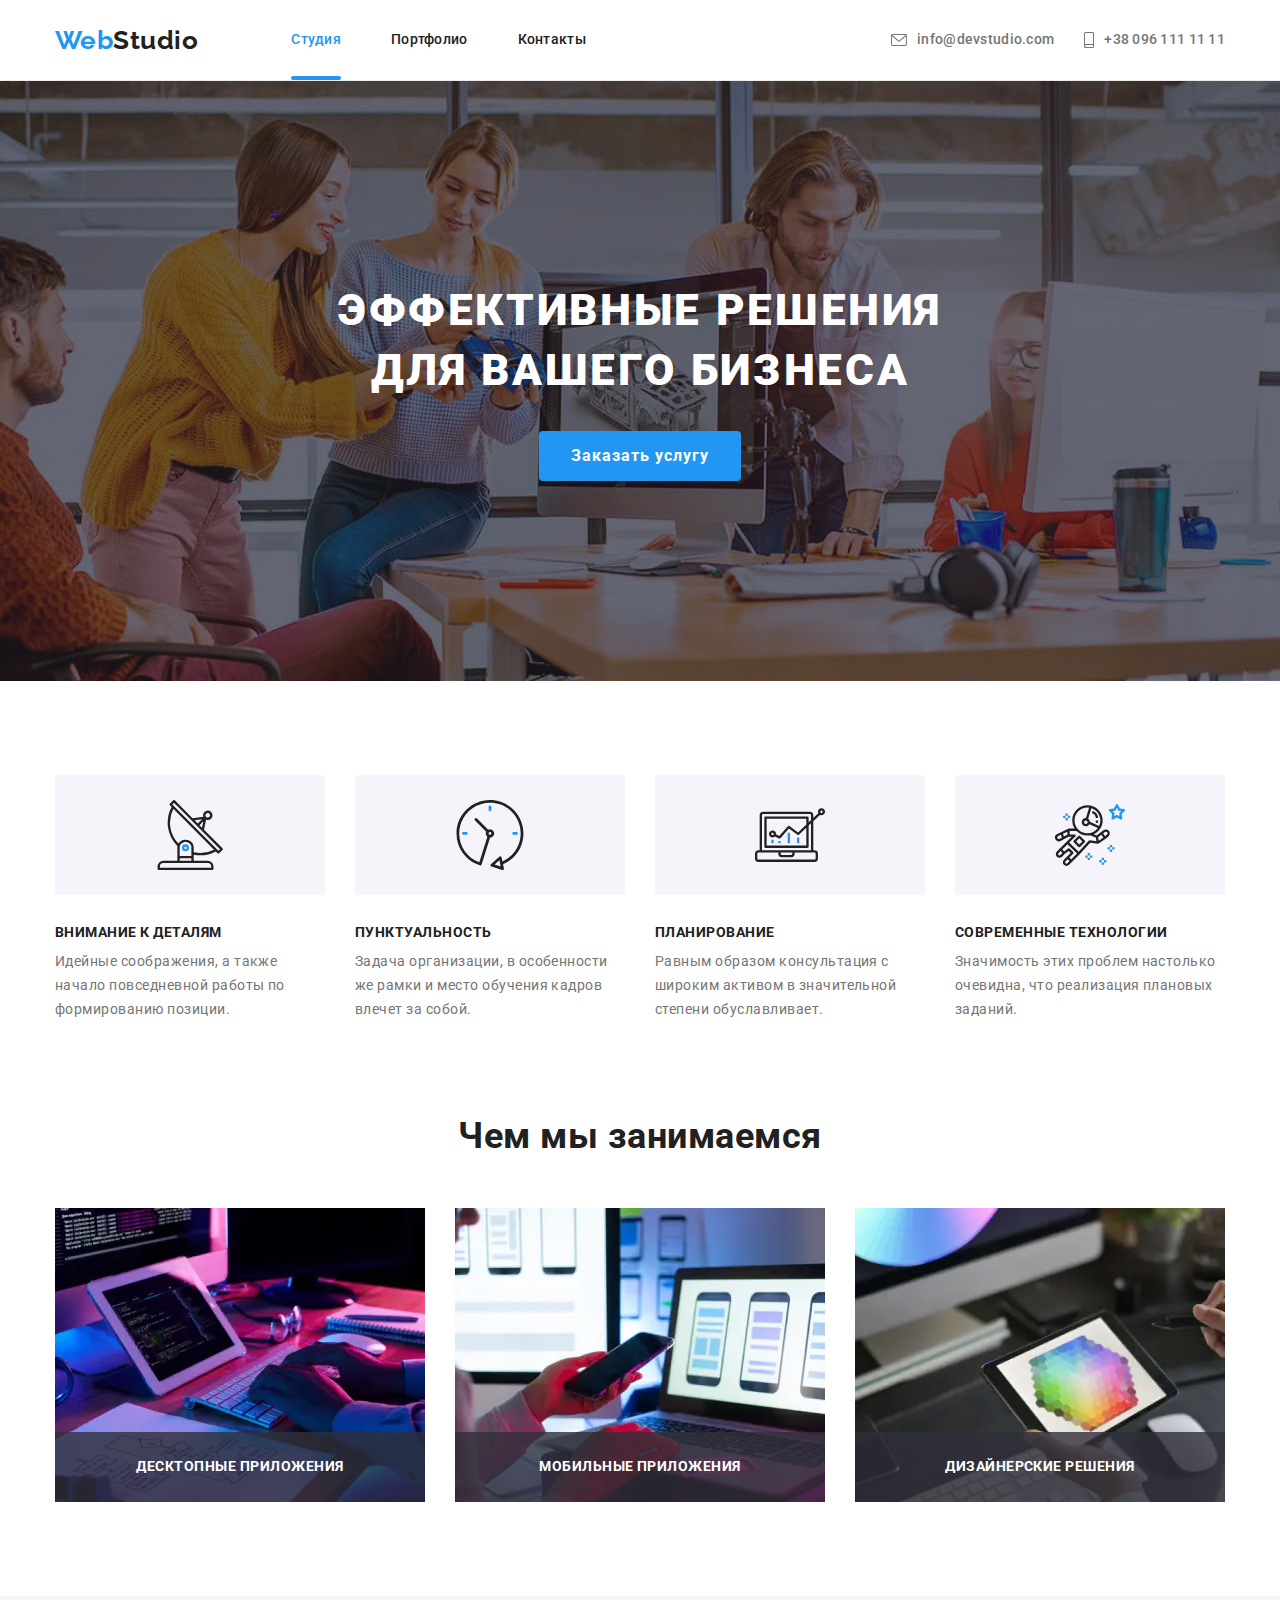
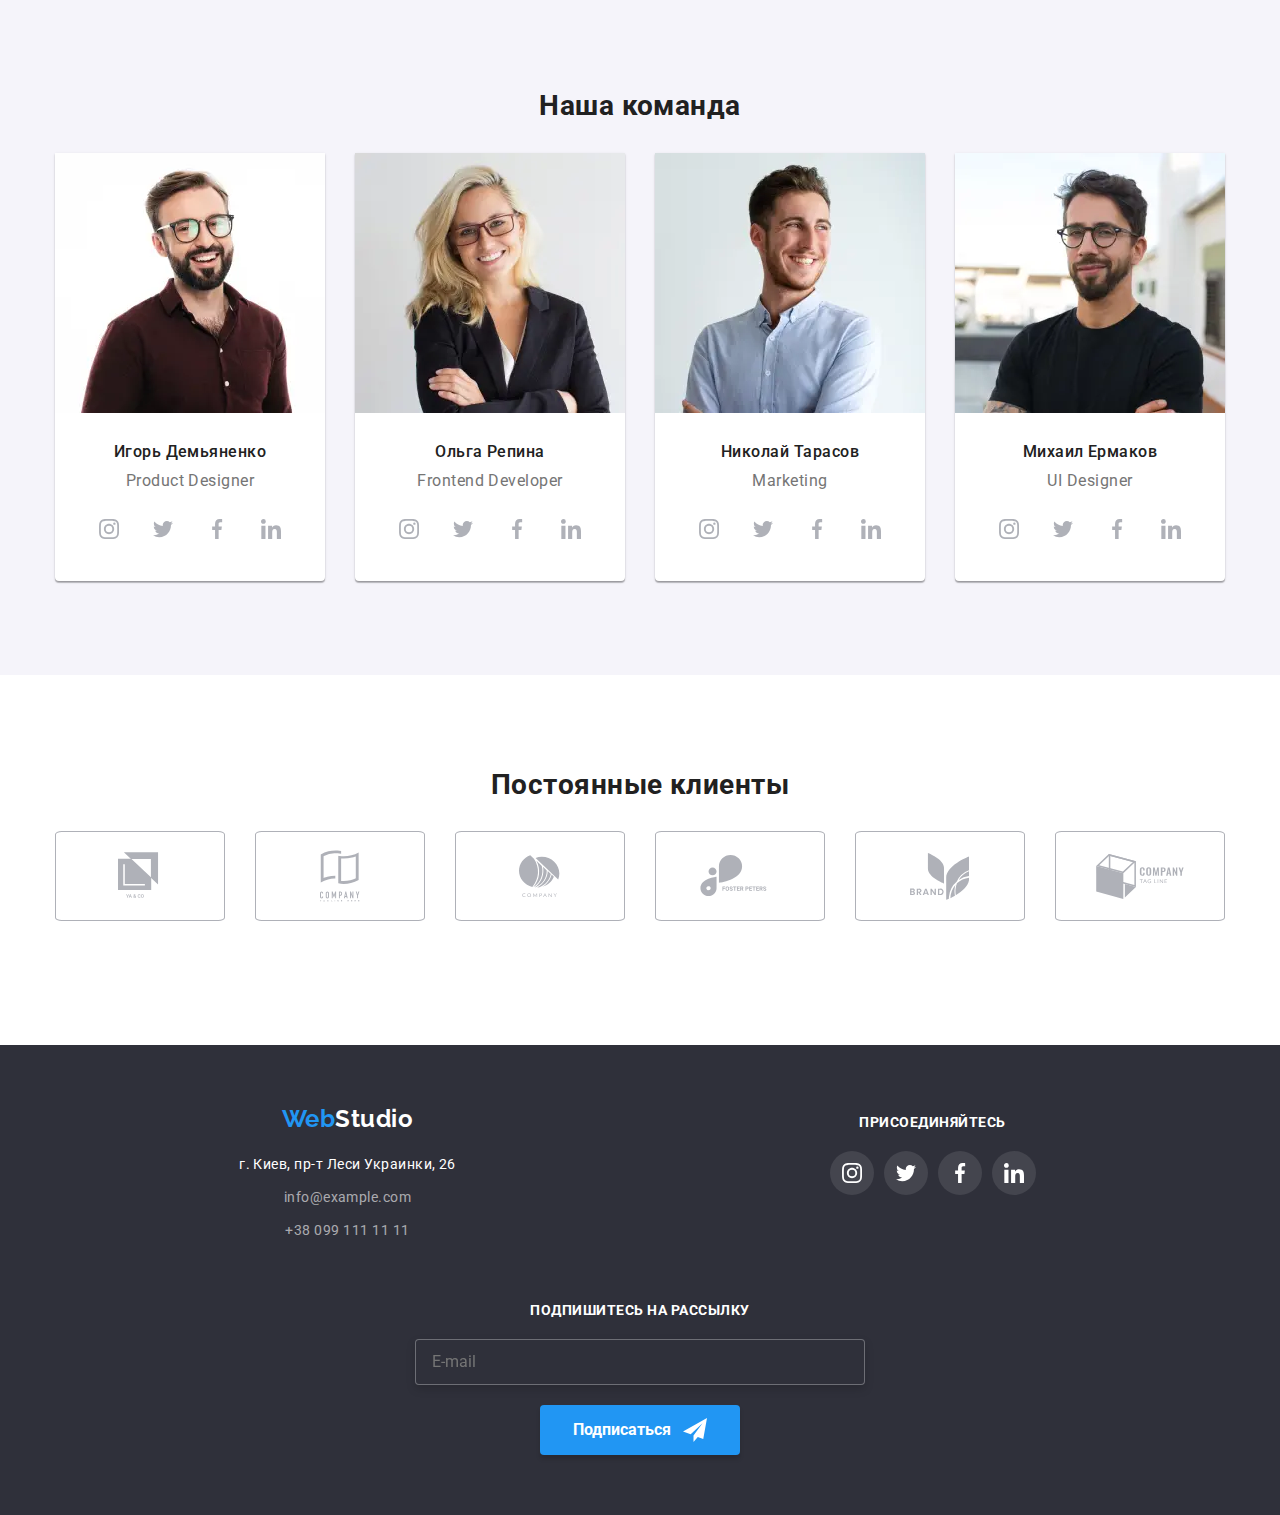
==== commit f701bcf3: "save" ====
--- a/index.html
+++ b/index.html
@@ -125,15 +125,27 @@
         <h2 class="wwd-heading">Чем мы занимаемся</h2>
         <ul class="wwd-list list">
           <li class="item">
-            <img src="img/img-1.jpg" alt="img1" width="370" height="294" />
+            <picture>
+              <source srcset="./img/work-1-img-370@1x.webp 1x, ./img/work-1-img-370@2x.webp 2x" type="image/webp" />
+              <img loading="lazy" class="image" srcset="./img/work-1-img-370@1x.jpg 1x, ./img/work-1-img-370@2x.jpg 2x"
+                src="./img/work-1-img-370@1x.jpg" width="370" alt="Программируем" />
+            </picture>
             <h2 class="wwd-bars-text">Десктопные приложения</h2>
           </li>
           <li class="item">
-            <img src="img/img-2.jpg" alt="img2" width="370" height="294" />
+            <picture>
+              <source srcset="./img/work-2-img-370@1x.webp 1x, ./img/work-2-img-370@2x.webp 2x" type="image/webp" />
+              <img loading="lazy" class="image" srcset="./img/work-2-img-370@1x.jpg 1x, ./img/work-2-img-370@2x.jpg 2x"
+                src="./img/work-2-img-370@1x.jpg" width="370" alt="Верстаем" />
+            </picture>
             <h2 class="wwd-bars-text">Мобильные приложения</h2>
           </li>
           <li class="item">
-            <img src="img/img-3.jpg" alt="img3" width="370" height="294" />
+            <picture>
+              <source srcset="./img/work-3-img-370@1x.webp 1x, ./img/work-3-img-370@2x.webp 2x" type="image/webp" />
+              <img loading="lazy" class="image" srcset="./img/work-3-img-370@1x.jpg 1x, ./img/work-3-img-370@2x.jpg 2x"
+                src="./img/work-3-img-370@1x.jpg" width="370" alt="Рисуем" />
+            </picture>
             <h2 class="wwd-bars-text">Дизайнерские решения</h2>
           </li>
         </ul>
--- a/css/main.min.css
+++ b/css/main.min.css
@@ -1,2 +1,2 @@
-body{background-color:#ffffff;font-family:Roboto;letter-spacing:0.03em}img{display:block;max-width:100%;height:auto}h1,h2,h3,h4,h5,h6,p{margin:0}.section{padding-top:60px;padding-bottom:60px}.container{margin-left:auto;margin-right:auto;padding-left:15px;padding-right:15px}@media screen and (min-width: 480px){.container{width:480px}}@media screen and (min-width: 768px){.container{width:768px}}@media screen and (min-width: 1200px){.container{width:1200px}}.list{padding:0;margin:0;list-style:none}.page-header{border-bottom:1px solid #ececec}@media screen and (max-width: 767px){.container-nav{padding-top:10px;padding-bottom:10px}}.main-nav{display:-webkit-box;display:-ms-flexbox;display:flex;-webkit-box-align:center;-ms-flex-align:center;align-items:center}@media screen and (max-width: 767px){.main-nav{-webkit-box-pack:justify;-ms-flex-pack:justify;justify-content:space-between}}.menu-container{display:-webkit-box;display:-ms-flexbox;display:flex;-webkit-box-flex:1;-ms-flex-positive:1;flex-grow:1}@media screen and (max-width: 767px){.menu-container{display:none;position:absolute;top:100%;left:0;padding-top:60px;padding-bottom:60px;width:100%;text-align:center;background-color:#ffffff;-webkit-box-shadow:0px 4px 8px rgba(0,0,0,0.04),0px 2px 4px rgba(0,0,0,0.08),0px 1px 3px rgba(0,0,0,0.16);box-shadow:0px 4px 8px rgba(0,0,0,0.04),0px 2px 4px rgba(0,0,0,0.08),0px 1px 3px rgba(0,0,0,0.16)}.menu-container.is-open{display:block}}@media screen and (min-width: 768px){.list-nav{display:-webkit-box;display:-ms-flexbox;display:flex;-webkit-box-align:center;-ms-flex-align:center;align-items:center;margin-left:88px}}@media screen and (min-width: 1200px){.list-nav{margin-left:93px}}@media screen and (max-width: 767px){.list-nav .item{margin-bottom:40px}.list-nav .item:last-child{margin-bottom:60px}}@media screen and (min-width: 768px){.list-nav .item:not(:last-child){margin-right:50px}}.list-nav .link{display:inline-block;color:#212121;font-weight:500;font-size:18px;line-height:1.16;letter-spacing:0.02em;text-decoration:none;-webkit-transition:color 250ms cubic-bezier(0.4, 0, 0.2, 1),fill 250ms cubic-bezier(0.4, 0, 0.2, 1);transition:color 250ms cubic-bezier(0.4, 0, 0.2, 1),fill 250ms cubic-bezier(0.4, 0, 0.2, 1)}.list-nav .link:hover,.list-nav .link:focus{color:#2196f3;fill:#2196f3}@media screen and (min-width: 768px){.list-nav .link{padding-top:32px;padding-bottom:32px;font-size:14px;line-height:1.14}}.link.link-current{position:relative;color:#2196f3}.link.link-current:after{content:'';position:absolute;bottom:0;display:block;width:100%;height:4px;background:#2196f3;border-radius:2px}@media screen and (max-width: 767px){.link.link-current{padding-bottom:8px}}@media screen and (min-width: 768px){.adr{display:-webkit-box;display:-ms-flexbox;display:flex;-webkit-box-align:center;-ms-flex-align:center;align-items:center;margin-left:auto}}.adr-list .link{display:inline-block;color:#757575;fill:#757575;font-style:normal;font-weight:500;font-size:18px;line-height:1.16;letter-spacing:0.02em;text-decoration:none;-webkit-transition:color 250ms cubic-bezier(0.4, 0, 0.2, 1),fill 250ms cubic-bezier(0.4, 0, 0.2, 1);transition:color 250ms cubic-bezier(0.4, 0, 0.2, 1),fill 250ms cubic-bezier(0.4, 0, 0.2, 1)}.adr-list .link:hover,.adr-list .link:focus{color:#2196f3;fill:#2196f3}@media screen and (min-width: 768px){.adr-list .link{display:-webkit-box;display:-ms-flexbox;display:flex;-webkit-box-align:center;-ms-flex-align:center;align-items:center;font-size:12px;line-height:1.16}}@media screen and (min-width: 768px){.adr-list .link{font-size:14px;line-height:1.14}}@media screen and (min-width: 1200px){.adr-list{display:-webkit-box;display:-ms-flexbox;display:flex;-webkit-box-align:center;-ms-flex-align:center;align-items:center}}@media screen and (max-width: 767px){.adr-list .item:not(:last-child){margin-bottom:16px}}@media screen and (min-width: 768px){.adr-list .item:not(:last-child){margin-bottom:10px}}@media screen and (min-width: 1200px){.adr-list .item:not(:last-child){margin-bottom:0;margin-right:30px}}.icon-header{margin-right:10px}@media screen and (min-width: 768px) and (max-width: 1199px){.icon-header{margin-right:8px}}.logo{color:#212121;font-family:Raleway;font-weight:700;font-size:24px;line-height:1.16;text-decoration:none}@media screen and (min-width: 1200px){.logo{font-size:26px;line-height:1.19}}.logo-web{color:#2196f3}.container-hero{padding:118px 60px;background-repeat:no-repeat;background-position:center;background-size:cover;max-width:1600px;text-align:center;background-color:#2f303a;background-image:-webkit-gradient(linear, left top, left bottom, from(rgba(47,48,58,0.4)), to(rgba(47,48,58,0.4))),url(../img/hero-bg-480@1x.jpg);background-image:linear-gradient(rgba(47,48,58,0.4), rgba(47,48,58,0.4)),url(../img/hero-bg-480@1x.jpg)}@media screen and (min-device-pixel-ratio: 2), screen and (-webkit-min-device-pixel-ratio: 2), screen and (min-resolution: 192dpi), screen and (min-resolution: 2dppx){.container-hero{background-image:-webkit-gradient(linear, left top, left bottom, from(rgba(47,48,58,0.4)), to(rgba(47,48,58,0.4))),url(../img/hero-bg-480@2x.jpg);background-image:linear-gradient(rgba(47,48,58,0.4), rgba(47,48,58,0.4)),url(../img/hero-bg-480@2x.jpg)}}@media screen and (min-width: 768px){.container-hero{background-image:-webkit-gradient(linear, left top, left bottom, from(rgba(47,48,58,0.4)), to(rgba(47,48,58,0.4))),url(../img/hero-bg-768@1x.jpg);background-image:linear-gradient(rgba(47,48,58,0.4), rgba(47,48,58,0.4)),url(../img/hero-bg-768@1x.jpg)}}@media screen and (min-width: 768px) and (min-device-pixel-ratio: 2), screen and (min-width: 768px) and (-webkit-min-device-pixel-ratio: 2), screen and (min-width: 768px) and (min-resolution: 192dpi), screen and (min-width: 768px) and (min-resolution: 2dppx){.container-hero{background-image:-webkit-gradient(linear, left top, left bottom, from(rgba(47,48,58,0.4)), to(rgba(47,48,58,0.4))),url(../img/hero-bg-768@2x.jpg);background-image:linear-gradient(rgba(47,48,58,0.4), rgba(47,48,58,0.4)),url(../img/hero-bg-768@2x.jpg)}}@media screen and (min-width: 1200px){.container-hero{padding-top:200px;padding-bottom:200px;background-image:-webkit-gradient(linear, left top, left bottom, from(rgba(47,48,58,0.4)), to(rgba(47,48,58,0.4))),url(../img/hero-bg-1600@1x.jpg);background-image:linear-gradient(rgba(47,48,58,0.4), rgba(47,48,58,0.4)),url(../img/hero-bg-1600@1x.jpg)}}@media screen and (min-width: 1200px) and (min-device-pixel-ratio: 2), screen and (min-width: 1200px) and (-webkit-min-device-pixel-ratio: 2), screen and (min-width: 1200px) and (min-resolution: 192dpi), screen and (min-width: 1200px) and (min-resolution: 2dppx){.container-hero{background-image:-webkit-gradient(linear, left top, left bottom, from(rgba(47,48,58,0.4)), to(rgba(47,48,58,0.4))),url(../img/hero-bg-1600@2x.jpg);background-image:linear-gradient(rgba(47,48,58,0.4), rgba(47,48,58,0.4)),url(../img/hero-bg-1600@2x.jpg)}}.hero-heading{margin-top:0;margin-bottom:30px;margin-left:auto;margin-right:auto;max-width:696px;font-weight:900;font-size:26px;line-height:1.61;letter-spacing:0.06em;text-transform:uppercase;color:#ffffff}.button{padding:10px 32px;border:none;border-radius:4px;text-decoration:none;font-weight:700;font-size:16px;line-height:1.87;letter-spacing:0.06em;color:#ffffff;background-color:#2196f3}.features-list .item:not(:last-child){margin-bottom:30px}.features-list .heading{margin-top:0px;margin-bottom:10px;font-weight:700;font-size:14px;line-height:1.14;text-transform:uppercase;color:#212121}.features-list .text{font-size:14px;line-height:1.71;color:#757575}.box-features{display:-webkit-box;display:-ms-flexbox;display:flex;-webkit-box-align:center;-ms-flex-align:center;align-items:center;-webkit-box-pack:center;-ms-flex-pack:center;justify-content:center;margin-bottom:30px;border:none;height:120px;border-radius:4px;background-color:#f5f4fa}.section.wwd{display:none;padding-top:0}.wwd-list{display:-webkit-box;display:-ms-flexbox;display:flex}.wwd-list .item{position:relative;width:calc((100% - 2 * 30px) / 3)}.wwd-list .item+.item{margin-left:30px}.wwd-heading{margin-top:0px;margin-bottom:50px;color:#212121;font-weight:700;font-size:36px;line-height:1.16;text-align:center}.wwd-bars-text{position:absolute;bottom:0;margin:0;padding:27px 0px;width:100%;font-weight:700;font-size:14px;line-height:1.14;text-transform:uppercase;text-align:center;color:#ffffff;background-color:rgba(47,48,58,0.8)}.section.team{background-color:#f5f4fa}.team .item:not(:last-child){margin-bottom:30px}.team-heading{margin-bottom:30px;color:#212121;font-weight:700;font-size:28px;line-height:1.17;text-align:center}.name{margin-top:30px;margin-bottom:10px;color:#212121;font-weight:500;font-size:16px;line-height:1.18;text-align:center}.role{margin-bottom:16px;color:#757575;font-size:16px;line-height:1.18;text-align:center}.link-social{display:-webkit-box;display:-ms-flexbox;display:flex;-webkit-box-pack:center;-ms-flex-pack:center;justify-content:center;-webkit-box-align:center;-ms-flex-align:center;align-items:center;width:44px;height:44px;border-radius:50%;fill:#afb1b8;-webkit-transition:background-color 250ms cubic-bezier(0.4, 0, 0.2, 1),fill 250ms cubic-bezier(0.4, 0, 0.2, 1);transition:background-color 250ms cubic-bezier(0.4, 0, 0.2, 1),fill 250ms cubic-bezier(0.4, 0, 0.2, 1)}.link-social:hover,.link-social :focus{background-color:#2196f3;fill:#ffffff}.list-social{display:-webkit-box;display:-ms-flexbox;display:flex;-webkit-box-pack:center;-ms-flex-pack:center;justify-content:center;padding-bottom:30px}.list-social .item-icon{width:44px;height:44px}.list-social .item-icon:not(:last-child){margin-right:10px}.team .item{background-color:#ffffff;-webkit-box-shadow:0px 1px 3px rgba(0,0,0,0.12),0px 1px 1px rgba(0,0,0,0.14),0px 2px 1px rgba(0,0,0,0.2);box-shadow:0px 1px 3px rgba(0,0,0,0.12),0px 1px 1px rgba(0,0,0,0.14),0px 2px 1px rgba(0,0,0,0.2);border-radius:0px 0px 4px 4px}.list-clients{display:-webkit-box;display:-ms-flexbox;display:flex;-ms-flex-wrap:wrap;flex-wrap:wrap}.clients-heading{margin-bottom:30px;color:#212121;font-weight:700;font-size:28px;line-height:1.17;text-align:center}.link-clients{display:-webkit-box;display:-ms-flexbox;display:flex;-webkit-box-pack:center;-ms-flex-pack:center;justify-content:center;-webkit-box-align:center;-ms-flex-align:center;align-items:center;height:90px;border:1px solid #afb1b8;border-radius:4%;fill:#afb1b8;-webkit-transition:border 250ms cubic-bezier(0.4, 0, 0.2, 1),fill 250ms cubic-bezier(0.4, 0, 0.2, 1);transition:border 250ms cubic-bezier(0.4, 0, 0.2, 1),fill 250ms cubic-bezier(0.4, 0, 0.2, 1)}.link-clients:hover,.link-clients:focus{fill:#2196f3;border:1px solid #2196f3}.clients .item{margin-bottom:30px;width:calc((100% - 30px) / 2)}.clients .item:nth-child(2n-1){margin-right:30px}.clients .item:nth-last-child(-n+2){margin-bottom:0px}.page-footer{background-color:#2f303a}.container-footer{padding-top:60px;padding-bottom:60px;text-align:center}.container-footer .item:not(:last-child){margin-bottom:9px}.logo-footer{display:inline-block;margin-bottom:20px;font-family:Raleway;font-weight:700;font-size:24px;line-height:1.16;text-decoration:none;color:#ffffff}.logo-footer .logo-web{color:#2196f3}.footer-location{font-size:14px;line-height:1.71;font-style:normal;text-decoration:none;color:#ffffff}.footer-address{color:rgba(255,255,255,0.6);font-size:14px;line-height:1.71;font-style:normal;text-decoration:none}.footer-box:not(:last-child){margin-bottom:60px}.list-footer{display:-webkit-box;display:-ms-flexbox;display:flex;-webkit-box-pack:center;-ms-flex-pack:center;justify-content:center}.list-footer .item-icon:not(:last-child){margin-right:10px}.link-footer{display:-webkit-box;display:-ms-flexbox;display:flex;-webkit-box-pack:center;-ms-flex-pack:center;justify-content:center;-webkit-box-align:center;-ms-flex-align:center;align-items:center;width:44px;height:44px;border-radius:50%;fill:#ffffff;background-color:rgba(255,255,255,0.1);-webkit-transition:background-color 250ms cubic-bezier(0.4, 0, 0.2, 1);transition:background-color 250ms cubic-bezier(0.4, 0, 0.2, 1)}.link-footer:hover,.link-footer:focus{background-color:#2196f3}.heading-footer2{margin-top:0;margin-bottom:20px;font-weight:700;font-size:14px;line-height:1.14;text-transform:uppercase;color:#ffffff}.input-subscribe{padding:12px 16px;margin-bottom:20px;outline:none;width:100%;font-size:16px;line-height:1.25;border-radius:4px;color:rgba(255,255,255,0.6);background-color:#2f303a;border:1px solid rgba(255,255,255,0.3);-webkit-filter:drop-shadow(0px 4px 4px rgba(0,0,0,0.15));filter:drop-shadow(0px 4px 4px rgba(0,0,0,0.15))}.input-subscribe:focus{border:1px solid #2196f3}.btn-subscribe{display:-webkit-box;display:-ms-flexbox;display:flex;-webkit-box-pack:center;-ms-flex-pack:center;justify-content:center;-webkit-box-align:center;-ms-flex-align:center;align-items:center;margin-left:auto;margin-right:auto;padding-top:10px;padding-bottom:10px;border:none;width:200px;font-weight:700;font-size:16px;line-height:1.87;background:#2196f3;color:#ffffff;-webkit-box-shadow:0px 4px 4px rgba(0,0,0,0.15);box-shadow:0px 4px 4px rgba(0,0,0,0.15);border-radius:4px}.icon-subscribe{margin-left:12px;fill:#ffffff}.backdrop{position:fixed;top:0;left:0;height:100%;width:100%;padding-left:15px;padding-right:15px;overflow-y:scroll;opacity:1;background-color:rgba(0,0,0,0.2);-webkit-transition:opacity 250ms cubic-bezier(0.4, 0, 0.2, 1);transition:opacity 250ms cubic-bezier(0.4, 0, 0.2, 1)}.backdrop.is-hidden{opacity:0;pointer-events:none}.modal{position:absolute;max-width:450px;width:100%;background-color:#ffffff;-webkit-box-shadow:0px 1px 3px rgba(0,0,0,0.12),0px 1px 1px rgba(0,0,0,0.14),0px 2px 1px rgba(0,0,0,0.2);box-shadow:0px 1px 3px rgba(0,0,0,0.12),0px 1px 1px rgba(0,0,0,0.14),0px 2px 1px rgba(0,0,0,0.2);border-radius:4px;-webkit-transition:-webkit-transform 250ms cubic-bezier(0.4, 0, 0.2, 1);transition:-webkit-transform 250ms cubic-bezier(0.4, 0, 0.2, 1);transition:transform 250ms cubic-bezier(0.4, 0, 0.2, 1);transition:transform 250ms cubic-bezier(0.4, 0, 0.2, 1), -webkit-transform 250ms cubic-bezier(0.4, 0, 0.2, 1)}.modal-btn{position:absolute;top:8px;right:8px;width:30px;height:30px;background:#ffffff;border:1px solid rgba(0,0,0,0.1);border-radius:50%;-webkit-transition:fill 250ms cubic-bezier(0.4, 0, 0.2, 1);transition:fill 250ms cubic-bezier(0.4, 0, 0.2, 1)}.modal-btn:hover,.modal-btn:focus{fill:#2196f3}.form{padding:40px}.form-title{text-align:center;margin:0px 0px 12px 0px;font-weight:700;font-size:20px;line-height:1.5}.label-text{margin-bottom:4px;font-size:12px;line-height:1.16;letter-spacing:0.01em;color:#757575}.label-form{position:relative;display:-webkit-box;display:-ms-flexbox;display:flex;-webkit-box-orient:vertical;-webkit-box-direction:normal;-ms-flex-direction:column;flex-direction:column;margin-bottom:10px}.label-form:last-of-type{display:inline-block;vertical-align:middle;margin-top:10px;margin-bottom:30px}.input-form{padding:11px 11px 11px 42px;outline:none;border:1px solid rgba(33,33,33,0.2);border-radius:4px}.input-form:focus{border:1px solid #2196f3}.input-form:focus+.label-icon{fill:#2196f3}.label-icon{position:absolute;left:12px;top:50%;fill:#212121}.label-icon-check{vertical-align:middle}.label-comment{outline:none;resize:none;max-width:448px;height:120px;padding:12px 16px;font-size:12px;line-height:1.16;letter-spacing:0.01em;border:1px solid rgba(33,33,33,0.2);border-radius:4px}.label-comment:focus{border:1px solid #2196f3}.label-comment::-webkit-input-placeholder{font-size:14px;line-height:1.14;letter-spacing:0.01em;color:rgba(117,117,117,0.5)}.label-comment:-ms-input-placeholder{font-size:14px;line-height:1.14;letter-spacing:0.01em;color:rgba(117,117,117,0.5)}.label-comment::-ms-input-placeholder{font-size:14px;line-height:1.14;letter-spacing:0.01em;color:rgba(117,117,117,0.5)}.label-comment::placeholder{font-size:14px;line-height:1.14;letter-spacing:0.01em;color:rgba(117,117,117,0.5)}.checkbox-text{font-size:12px;line-height:1.16;color:#757575}.checkbox-link{color:#2196f3}.input-checkbox{position:absolute;width:1px;height:1px;margin:-1px;border:0;padding:0;clip:rect(0 0 0 0);overflow:hidden}.input-checkbox:checked ~ .label-icon-check{border:0px solid #2196f3;fill:#2196f3}.label-icon-check{fill:#ffffff;border:2px solid #212121;border-radius:2px}.form .btn-subscribe{margin-left:auto;margin-right:auto}@media screen and (max-width: 767px){.page-header{position:relative}}.btn-menu{margin:0;padding:0;border:none;background-color:transparent;-webkit-transition:fill 250ms cubic-bezier(0.4, 0, 0.2, 1);transition:fill 250ms cubic-bezier(0.4, 0, 0.2, 1)}.btn-menu .icon-menu-close{display:none}.btn-menu.is-open .icon-menu-open{display:none}.btn-menu.is-open .icon-menu-close{display:block}.btn-menu:hover,.btn-menu:focus{color:#2196f3;fill:#2196f3}@media screen and (min-width: 768px){.btn-menu{display:none}}
+body{background-color:#ffffff;font-family:Roboto;letter-spacing:0.03em}img{display:block;max-width:100%;height:auto}h1,h2,h3,h4,h5,h6,p{margin:0}.section{padding-top:60px;padding-bottom:60px}@media screen and (min-width: 1200px){.section{padding-top:94px;padding-bottom:94px}}.container{margin-left:auto;margin-right:auto;padding-left:15px;padding-right:15px}@media screen and (min-width: 480px){.container{width:480px}}@media screen and (min-width: 768px){.container{width:768px}}@media screen and (min-width: 1200px){.container{width:1200px}}.list{padding:0;margin:0;list-style:none}.page-header{border-bottom:1px solid #ececec}@media screen and (max-width: 767px){.container-nav{padding-top:10px;padding-bottom:10px}}.main-nav{display:-webkit-box;display:-ms-flexbox;display:flex;-webkit-box-align:center;-ms-flex-align:center;align-items:center}@media screen and (max-width: 767px){.main-nav{-webkit-box-pack:justify;-ms-flex-pack:justify;justify-content:space-between}}.menu-container{display:-webkit-box;display:-ms-flexbox;display:flex;-webkit-box-flex:1;-ms-flex-positive:1;flex-grow:1}@media screen and (max-width: 767px){.menu-container{display:none;position:absolute;top:100%;left:0;padding-top:60px;padding-bottom:60px;width:100%;text-align:center;background-color:#ffffff;-webkit-box-shadow:0px 4px 8px rgba(0,0,0,0.04),0px 2px 4px rgba(0,0,0,0.08),0px 1px 3px rgba(0,0,0,0.16);box-shadow:0px 4px 8px rgba(0,0,0,0.04),0px 2px 4px rgba(0,0,0,0.08),0px 1px 3px rgba(0,0,0,0.16)}.menu-container.is-open{display:block}}@media screen and (min-width: 768px){.list-nav{display:-webkit-box;display:-ms-flexbox;display:flex;-webkit-box-align:center;-ms-flex-align:center;align-items:center;margin-left:88px}}@media screen and (min-width: 1200px){.list-nav{margin-left:93px}}@media screen and (max-width: 767px){.list-nav .item{margin-bottom:40px}.list-nav .item:last-child{margin-bottom:60px}}@media screen and (min-width: 768px){.list-nav .item:not(:last-child){margin-right:50px}}.list-nav .link{display:inline-block;color:#212121;font-weight:500;font-size:18px;line-height:1.16;letter-spacing:0.02em;text-decoration:none;-webkit-transition:color 250ms cubic-bezier(0.4, 0, 0.2, 1),fill 250ms cubic-bezier(0.4, 0, 0.2, 1);transition:color 250ms cubic-bezier(0.4, 0, 0.2, 1),fill 250ms cubic-bezier(0.4, 0, 0.2, 1)}.list-nav .link:hover,.list-nav .link:focus{color:#2196f3;fill:#2196f3}@media screen and (min-width: 768px){.list-nav .link{padding-top:32px;padding-bottom:32px;font-size:14px;line-height:1.14}}.link.link-current{position:relative;color:#2196f3}.link.link-current:after{content:'';position:absolute;bottom:0;display:block;width:100%;height:4px;background:#2196f3;border-radius:2px}@media screen and (max-width: 767px){.link.link-current{padding-bottom:8px}}@media screen and (min-width: 768px){.adr{display:-webkit-box;display:-ms-flexbox;display:flex;-webkit-box-align:center;-ms-flex-align:center;align-items:center;margin-left:auto}}.adr-list .link{display:inline-block;color:#757575;fill:#757575;font-style:normal;font-weight:500;font-size:18px;line-height:1.16;letter-spacing:0.02em;text-decoration:none;-webkit-transition:color 250ms cubic-bezier(0.4, 0, 0.2, 1),fill 250ms cubic-bezier(0.4, 0, 0.2, 1);transition:color 250ms cubic-bezier(0.4, 0, 0.2, 1),fill 250ms cubic-bezier(0.4, 0, 0.2, 1)}.adr-list .link:hover,.adr-list .link:focus{color:#2196f3;fill:#2196f3}@media screen and (min-width: 768px){.adr-list .link{display:-webkit-box;display:-ms-flexbox;display:flex;-webkit-box-align:center;-ms-flex-align:center;align-items:center;font-size:12px;line-height:1.16}}@media screen and (min-width: 768px){.adr-list .link{font-size:14px;line-height:1.14}}@media screen and (min-width: 1200px){.adr-list{display:-webkit-box;display:-ms-flexbox;display:flex;-webkit-box-align:center;-ms-flex-align:center;align-items:center}}@media screen and (max-width: 767px){.adr-list .item:not(:last-child){margin-bottom:16px}}@media screen and (min-width: 768px){.adr-list .item:not(:last-child){margin-bottom:10px}}@media screen and (min-width: 1200px){.adr-list .item:not(:last-child){margin-bottom:0;margin-right:30px}}.icon-header{margin-right:10px}@media screen and (min-width: 768px) and (max-width: 1199px){.icon-header{margin-right:8px}}.logo{color:#212121;font-family:Raleway;font-weight:700;font-size:24px;line-height:1.16;text-decoration:none}@media screen and (min-width: 1200px){.logo{font-size:26px;line-height:1.19}}.logo-web{color:#2196f3}.container-hero{padding:118px 60px;background-repeat:no-repeat;background-position:center;background-size:cover;max-width:1600px;text-align:center;background-color:#2f303a;background-image:-webkit-gradient(linear, left top, left bottom, from(rgba(47,48,58,0.4)), to(rgba(47,48,58,0.4))),url(../img/hero-bg-480@1x.jpg);background-image:linear-gradient(rgba(47,48,58,0.4), rgba(47,48,58,0.4)),url(../img/hero-bg-480@1x.jpg)}@media screen and (min-device-pixel-ratio: 2), screen and (-webkit-min-device-pixel-ratio: 2), screen and (min-resolution: 192dpi), screen and (min-resolution: 2dppx){.container-hero{background-image:-webkit-gradient(linear, left top, left bottom, from(rgba(47,48,58,0.4)), to(rgba(47,48,58,0.4))),url(../img/hero-bg-480@2x.jpg);background-image:linear-gradient(rgba(47,48,58,0.4), rgba(47,48,58,0.4)),url(../img/hero-bg-480@2x.jpg)}}@media screen and (min-width: 768px){.container-hero{background-image:-webkit-gradient(linear, left top, left bottom, from(rgba(47,48,58,0.4)), to(rgba(47,48,58,0.4))),url(../img/hero-bg-768@1x.jpg);background-image:linear-gradient(rgba(47,48,58,0.4), rgba(47,48,58,0.4)),url(../img/hero-bg-768@1x.jpg)}}@media screen and (min-width: 768px) and (min-device-pixel-ratio: 2), screen and (min-width: 768px) and (-webkit-min-device-pixel-ratio: 2), screen and (min-width: 768px) and (min-resolution: 192dpi), screen and (min-width: 768px) and (min-resolution: 2dppx){.container-hero{background-image:-webkit-gradient(linear, left top, left bottom, from(rgba(47,48,58,0.4)), to(rgba(47,48,58,0.4))),url(../img/hero-bg-768@2x.jpg);background-image:linear-gradient(rgba(47,48,58,0.4), rgba(47,48,58,0.4)),url(../img/hero-bg-768@2x.jpg)}}@media screen and (min-width: 1200px){.container-hero{padding-top:200px;padding-bottom:200px;background-image:-webkit-gradient(linear, left top, left bottom, from(rgba(47,48,58,0.4)), to(rgba(47,48,58,0.4))),url(../img/hero-bg-1600@1x.jpg);background-image:linear-gradient(rgba(47,48,58,0.4), rgba(47,48,58,0.4)),url(../img/hero-bg-1600@1x.jpg)}}@media screen and (min-width: 1200px) and (min-device-pixel-ratio: 2), screen and (min-width: 1200px) and (-webkit-min-device-pixel-ratio: 2), screen and (min-width: 1200px) and (min-resolution: 192dpi), screen and (min-width: 1200px) and (min-resolution: 2dppx){.container-hero{background-image:-webkit-gradient(linear, left top, left bottom, from(rgba(47,48,58,0.4)), to(rgba(47,48,58,0.4))),url(../img/hero-bg-1600@2x.jpg);background-image:linear-gradient(rgba(47,48,58,0.4), rgba(47,48,58,0.4)),url(../img/hero-bg-1600@2x.jpg)}}.hero-heading{margin-top:0;margin-bottom:30px;margin-left:auto;margin-right:auto;max-width:360px;font-weight:900;font-size:26px;line-height:1.61;letter-spacing:0.06em;text-transform:uppercase;color:#ffffff}@media screen and (min-width: 1200px){.hero-heading{max-width:696px;font-size:44px;line-height:1.36}}.button{padding:10px 32px;border:none;border-radius:4px;text-decoration:none;font-weight:700;font-size:16px;line-height:1.87;letter-spacing:0.06em;color:#ffffff;background-color:#2196f3}@media screen and (min-width: 768px){.features-list{display:-webkit-box;display:-ms-flexbox;display:flex;-ms-flex-wrap:wrap;flex-wrap:wrap}}@media screen and (min-width: 1200px){.features-list{-ms-flex-wrap:nowrap;flex-wrap:nowrap}}@media screen and (max-width: 1199px){.features-list .item:not(:last-child){margin-bottom:30px}}@media screen and (min-width: 768px) and (max-width: 1199px){.features-list .item{width:calc((100% - 30px) / 2)}.features-list .item:nth-child(2n-1){margin-right:30px}.features-list .item:nth-last-child(-n+2){margin-bottom:0px}}@media screen and (min-width: 1200px){.features-list .item{width:calc((100% - 30px * 3) / 4)}.features-list .item:not(:last-child){margin-right:30px}}.features-list .heading{margin-top:0px;margin-bottom:10px;font-weight:700;font-size:14px;line-height:1.14;text-transform:uppercase;color:#212121}.features-list .text{font-size:14px;line-height:1.71;color:#757575}.box-features{display:-webkit-box;display:-ms-flexbox;display:flex;-webkit-box-align:center;-ms-flex-align:center;align-items:center;-webkit-box-pack:center;-ms-flex-pack:center;justify-content:center;margin-bottom:30px;border:none;height:120px;border-radius:4px;background-color:#f5f4fa}.section.wwd{display:none;padding-top:0}@media screen and (min-width: 1200px){.section.wwd{display:block}}.wwd-list{display:-webkit-box;display:-ms-flexbox;display:flex}.wwd-list .item{position:relative;width:calc((100% - 2 * 30px) / 3)}.wwd-list .item+.item{margin-left:30px}.wwd-heading{margin-top:0px;margin-bottom:50px;color:#212121;font-weight:700;font-size:36px;line-height:1.16;text-align:center}.wwd-bars-text{position:absolute;bottom:0;margin:0;padding:27px 0px;width:100%;font-weight:700;font-size:14px;line-height:1.14;text-transform:uppercase;text-align:center;color:#ffffff;background-color:rgba(47,48,58,0.8)}.section.team{background-color:#f5f4fa}@media screen and (min-width: 768px){.team .list{display:-webkit-box;display:-ms-flexbox;display:flex;-ms-flex-wrap:wrap;flex-wrap:wrap}}@media screen and (max-width: 1199px){.team .item:not(:last-child){margin-bottom:30px}}@media screen and (min-width: 1200px){.team .item:not(:last-child){margin-right:30px}}@media screen and (min-width: 768px) and (max-width: 1199px){.team .item{width:calc((100% - 30px) / 2)}.team .item:nth-child(2n-1){margin-right:30px}.team .item:nth-last-child(-n+2){margin-bottom:0px}}@media screen and (min-width: 1200px){.team .item{width:calc((100% - 30px * 3) / 4)}}.team-heading{margin-bottom:30px;color:#212121;font-weight:700;font-size:28px;line-height:1.17;text-align:center}.name{margin-top:30px;margin-bottom:10px;color:#212121;font-weight:500;font-size:16px;line-height:1.18;text-align:center}.role{margin-bottom:16px;color:#757575;font-size:16px;line-height:1.18;text-align:center}.link-social{display:-webkit-box;display:-ms-flexbox;display:flex;-webkit-box-pack:center;-ms-flex-pack:center;justify-content:center;-webkit-box-align:center;-ms-flex-align:center;align-items:center;width:44px;height:44px;border-radius:50%;fill:#afb1b8;-webkit-transition:background-color 250ms cubic-bezier(0.4, 0, 0.2, 1),fill 250ms cubic-bezier(0.4, 0, 0.2, 1);transition:background-color 250ms cubic-bezier(0.4, 0, 0.2, 1),fill 250ms cubic-bezier(0.4, 0, 0.2, 1)}.link-social:hover,.link-social :focus{background-color:#2196f3;fill:#ffffff}.list-social{display:-webkit-box;display:-ms-flexbox;display:flex;-webkit-box-pack:center;-ms-flex-pack:center;justify-content:center;padding-bottom:30px}.list-social .item-icon{width:44px;height:44px}.list-social .item-icon:not(:last-child){margin-right:10px}.team .item{background-color:#ffffff;-webkit-box-shadow:0px 1px 3px rgba(0,0,0,0.12),0px 1px 1px rgba(0,0,0,0.14),0px 2px 1px rgba(0,0,0,0.2);box-shadow:0px 1px 3px rgba(0,0,0,0.12),0px 1px 1px rgba(0,0,0,0.14),0px 2px 1px rgba(0,0,0,0.2);border-radius:0px 0px 4px 4px}.list-clients{display:-webkit-box;display:-ms-flexbox;display:flex;-ms-flex-wrap:wrap;flex-wrap:wrap}.clients-heading{margin-bottom:30px;color:#212121;font-weight:700;font-size:28px;line-height:1.17;text-align:center}.link-clients{display:-webkit-box;display:-ms-flexbox;display:flex;-webkit-box-pack:center;-ms-flex-pack:center;justify-content:center;-webkit-box-align:center;-ms-flex-align:center;align-items:center;height:90px;border:1px solid #afb1b8;border-radius:4%;fill:#afb1b8;-webkit-transition:border 250ms cubic-bezier(0.4, 0, 0.2, 1),fill 250ms cubic-bezier(0.4, 0, 0.2, 1);transition:border 250ms cubic-bezier(0.4, 0, 0.2, 1),fill 250ms cubic-bezier(0.4, 0, 0.2, 1)}.link-clients:hover,.link-clients:focus{fill:#2196f3;border:1px solid #2196f3}.clients .item{margin-bottom:30px;width:calc((100% - 30px) / 2)}.clients .item:nth-child(2n-1){margin-right:30px}.clients .item:nth-last-child(-n+2){margin-bottom:0px}@media screen and (min-width: 768px) and (max-width: 1199px){.clients .item{margin-right:30px;margin-bottom:30px;width:calc((100% - 30px * 2) / 3)}.clients .item:nth-child(3n){margin-right:0px}.clients .item:nth-last-child(-n+3){margin-bottom:0px}}@media screen and (min-width: 1200px){.clients .item{width:calc((100% - 30px * 5) / 6)}.clients .item:not(:last-child){margin-right:30px}}.page-footer{background-color:#2f303a}.container-footer{padding-top:60px;padding-bottom:60px;text-align:center}.container-footer .item:not(:last-child){margin-bottom:9px}@media screen and (min-width: 768px){.container-footer{display:-webkit-box;display:-ms-flexbox;display:flex;-ms-flex-wrap:wrap;flex-wrap:wrap;-webkit-box-pack:justify;-ms-flex-pack:justify;justify-content:space-between;-webkit-box-align:baseline;-ms-flex-align:baseline;align-items:baseline}}.logo-footer{display:inline-block;margin-bottom:20px;font-family:Raleway;font-weight:700;font-size:24px;line-height:1.16;text-decoration:none;color:#ffffff}.logo-footer .logo-web{color:#2196f3}.footer-location{font-size:14px;line-height:1.71;font-style:normal;text-decoration:none;color:#ffffff}.footer-address{color:rgba(255,255,255,0.6);font-size:14px;line-height:1.71;font-style:normal;text-decoration:none}.footer-box:last-child{width:100%}.footer-box:not(:last-child){margin-bottom:60px}@media screen and (min-width: 768px){.footer-box{width:50%}}.list-footer{display:-webkit-box;display:-ms-flexbox;display:flex;-webkit-box-pack:center;-ms-flex-pack:center;justify-content:center}.list-footer .item-icon:not(:last-child){margin-right:10px}.link-footer{display:-webkit-box;display:-ms-flexbox;display:flex;-webkit-box-pack:center;-ms-flex-pack:center;justify-content:center;-webkit-box-align:center;-ms-flex-align:center;align-items:center;width:44px;height:44px;border-radius:50%;fill:#ffffff;background-color:rgba(255,255,255,0.1);-webkit-transition:background-color 250ms cubic-bezier(0.4, 0, 0.2, 1);transition:background-color 250ms cubic-bezier(0.4, 0, 0.2, 1)}.link-footer:hover,.link-footer:focus{background-color:#2196f3}.heading-footer2{margin-top:0;margin-bottom:20px;font-weight:700;font-size:14px;line-height:1.14;text-transform:uppercase;color:#ffffff}.input-subscribe{padding:12px 16px;margin-bottom:20px;outline:none;width:100%;max-width:450px;font-size:16px;line-height:1.25;border-radius:4px;color:rgba(255,255,255,0.6);background-color:#2f303a;border:1px solid rgba(255,255,255,0.3);-webkit-filter:drop-shadow(0px 4px 4px rgba(0,0,0,0.15));filter:drop-shadow(0px 4px 4px rgba(0,0,0,0.15))}.input-subscribe:focus{border:1px solid #2196f3}.btn-subscribe{display:-webkit-box;display:-ms-flexbox;display:flex;-webkit-box-pack:center;-ms-flex-pack:center;justify-content:center;-webkit-box-align:center;-ms-flex-align:center;align-items:center;margin-left:auto;margin-right:auto;padding-top:10px;padding-bottom:10px;border:none;width:200px;font-weight:700;font-size:16px;line-height:1.87;background:#2196f3;color:#ffffff;-webkit-box-shadow:0px 4px 4px rgba(0,0,0,0.15);box-shadow:0px 4px 4px rgba(0,0,0,0.15);border-radius:4px}.icon-subscribe{margin-left:12px;fill:#ffffff}.backdrop{position:fixed;top:0;left:0;height:100%;width:100%;overflow-y:scroll;opacity:1;background-color:rgba(0,0,0,0.2);-webkit-transition:opacity 250ms cubic-bezier(0.4, 0, 0.2, 1);transition:opacity 250ms cubic-bezier(0.4, 0, 0.2, 1)}.backdrop.is-hidden{opacity:0;pointer-events:none}.modal{position:relative;margin-top:auto;margin-left:auto;margin-right:auto;max-width:450px;width:100%;background-color:#ffffff;-webkit-box-shadow:0px 1px 3px rgba(0,0,0,0.12),0px 1px 1px rgba(0,0,0,0.14),0px 2px 1px rgba(0,0,0,0.2);box-shadow:0px 1px 3px rgba(0,0,0,0.12),0px 1px 1px rgba(0,0,0,0.14),0px 2px 1px rgba(0,0,0,0.2);border-radius:4px;-webkit-transition:-webkit-transform 250ms cubic-bezier(0.4, 0, 0.2, 1);transition:-webkit-transform 250ms cubic-bezier(0.4, 0, 0.2, 1);transition:transform 250ms cubic-bezier(0.4, 0, 0.2, 1);transition:transform 250ms cubic-bezier(0.4, 0, 0.2, 1), -webkit-transform 250ms cubic-bezier(0.4, 0, 0.2, 1)}.modal-btn{position:absolute;top:8px;right:8px;width:30px;height:30px;background:#ffffff;border:1px solid rgba(0,0,0,0.1);border-radius:50%;-webkit-transition:fill 250ms cubic-bezier(0.4, 0, 0.2, 1);transition:fill 250ms cubic-bezier(0.4, 0, 0.2, 1)}.modal-btn:hover,.modal-btn:focus{fill:#2196f3}.form{padding:40px}.form-title{text-align:center;margin:0px 0px 12px 0px;font-weight:700;font-size:20px;line-height:1.5}.label-text{margin-bottom:4px;font-size:12px;line-height:1.16;letter-spacing:0.01em;color:#757575}.label-form{position:relative;display:-webkit-box;display:-ms-flexbox;display:flex;-webkit-box-orient:vertical;-webkit-box-direction:normal;-ms-flex-direction:column;flex-direction:column;margin-bottom:10px}.label-form:last-of-type{display:inline-block;vertical-align:middle;margin-top:10px;margin-bottom:30px}.input-form{padding:11px 11px 11px 42px;outline:none;border:1px solid rgba(33,33,33,0.2);border-radius:4px}.input-form:focus{border:1px solid #2196f3}.input-form:focus+.label-icon{fill:#2196f3}.label-icon{position:absolute;left:12px;top:50%;fill:#212121}.label-icon-check{vertical-align:middle}.label-comment{outline:none;resize:none;max-width:448px;height:120px;padding:12px 16px;font-size:12px;line-height:1.16;letter-spacing:0.01em;border:1px solid rgba(33,33,33,0.2);border-radius:4px}.label-comment:focus{border:1px solid #2196f3}.label-comment::-webkit-input-placeholder{font-size:14px;line-height:1.14;letter-spacing:0.01em;color:rgba(117,117,117,0.5)}.label-comment:-ms-input-placeholder{font-size:14px;line-height:1.14;letter-spacing:0.01em;color:rgba(117,117,117,0.5)}.label-comment::-ms-input-placeholder{font-size:14px;line-height:1.14;letter-spacing:0.01em;color:rgba(117,117,117,0.5)}.label-comment::placeholder{font-size:14px;line-height:1.14;letter-spacing:0.01em;color:rgba(117,117,117,0.5)}.checkbox-text{font-size:12px;line-height:1.16;color:#757575}.checkbox-link{color:#2196f3}.input-checkbox{position:absolute;width:1px;height:1px;margin:-1px;border:0;padding:0;clip:rect(0 0 0 0);overflow:hidden}.input-checkbox:checked ~ .label-icon-check{border:0px solid #2196f3;fill:#2196f3}.label-icon-check{fill:#ffffff;border:2px solid #212121;border-radius:2px}.form .btn-subscribe{margin-left:auto;margin-right:auto}@media screen and (max-width: 767px){.page-header{position:relative}}.btn-menu{margin:0;padding:0;border:none;background-color:transparent;-webkit-transition:fill 250ms cubic-bezier(0.4, 0, 0.2, 1);transition:fill 250ms cubic-bezier(0.4, 0, 0.2, 1)}.btn-menu .icon-menu-close{display:none}.btn-menu.is-open .icon-menu-open{display:none}.btn-menu.is-open .icon-menu-close{display:block}.btn-menu:hover,.btn-menu:focus{color:#2196f3;fill:#2196f3}@media screen and (min-width: 768px){.btn-menu{display:none}}
 /*# sourceMappingURL=main.min.css.map */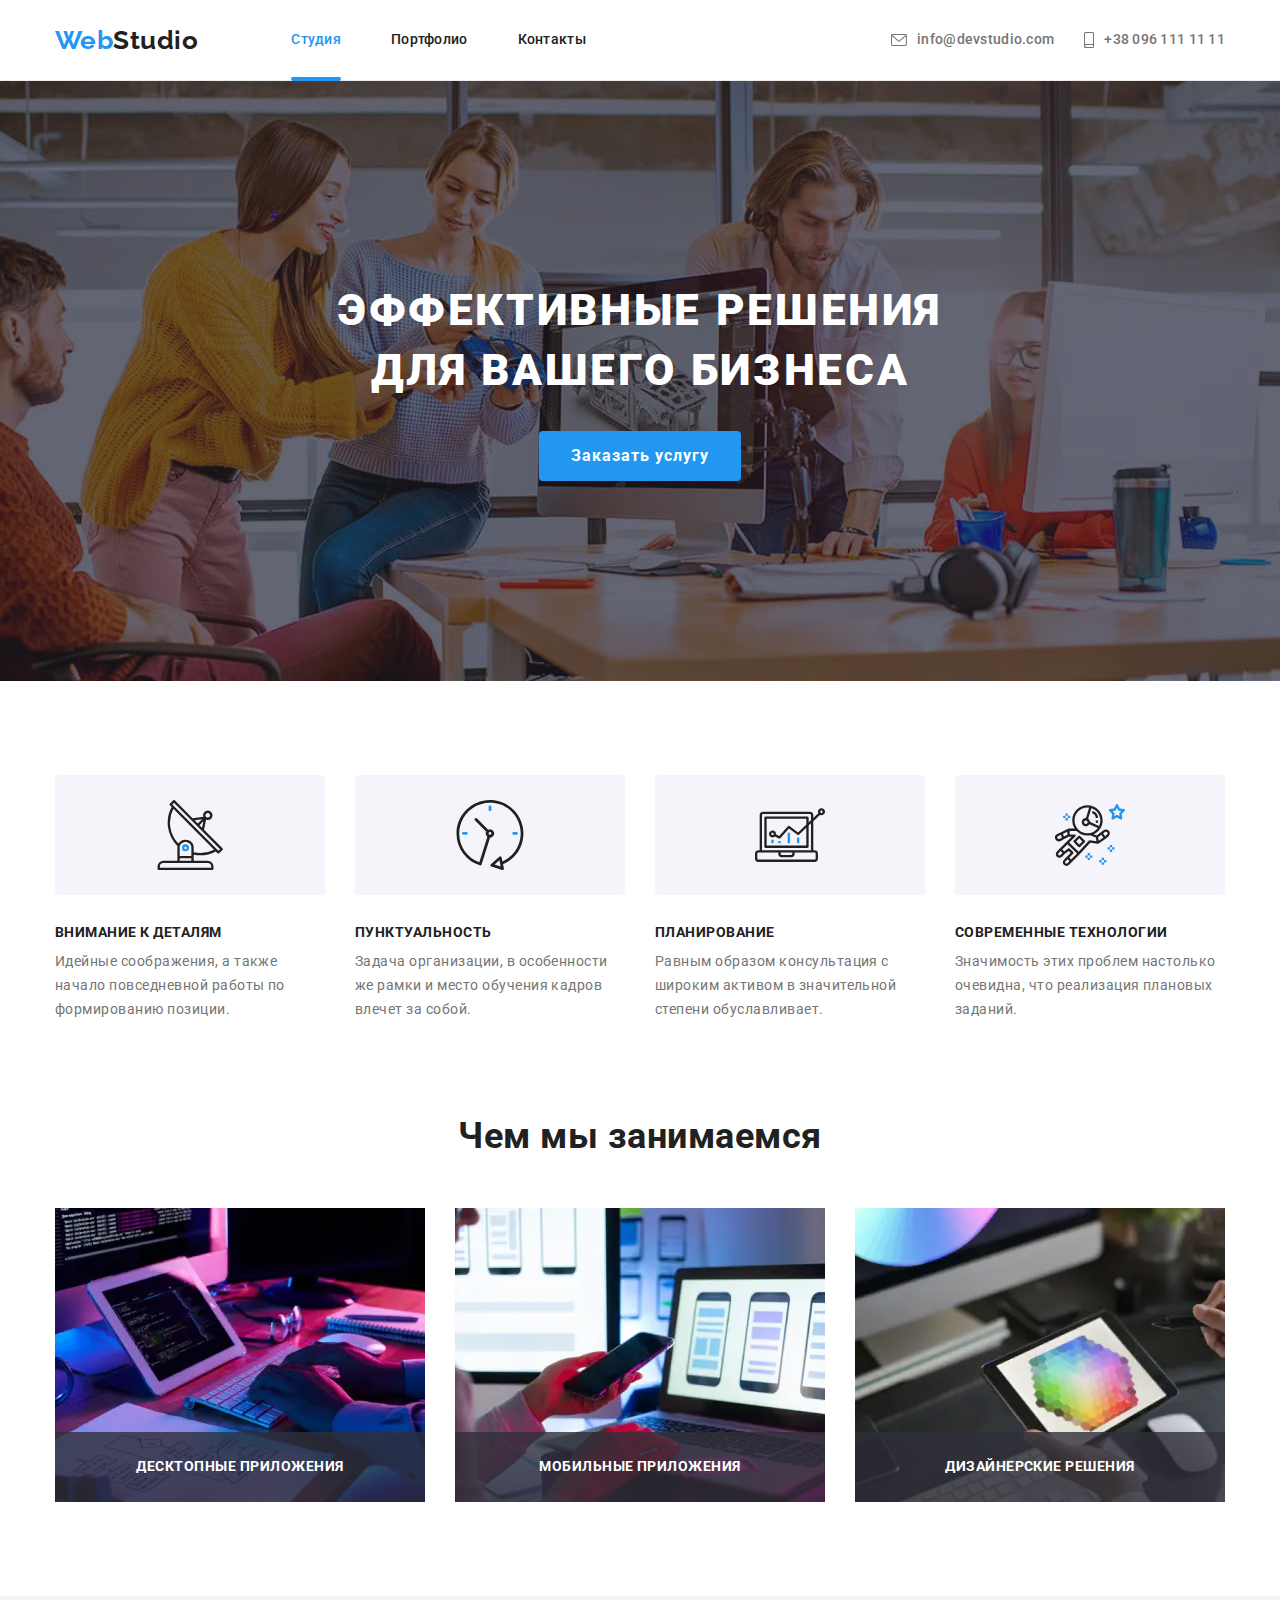
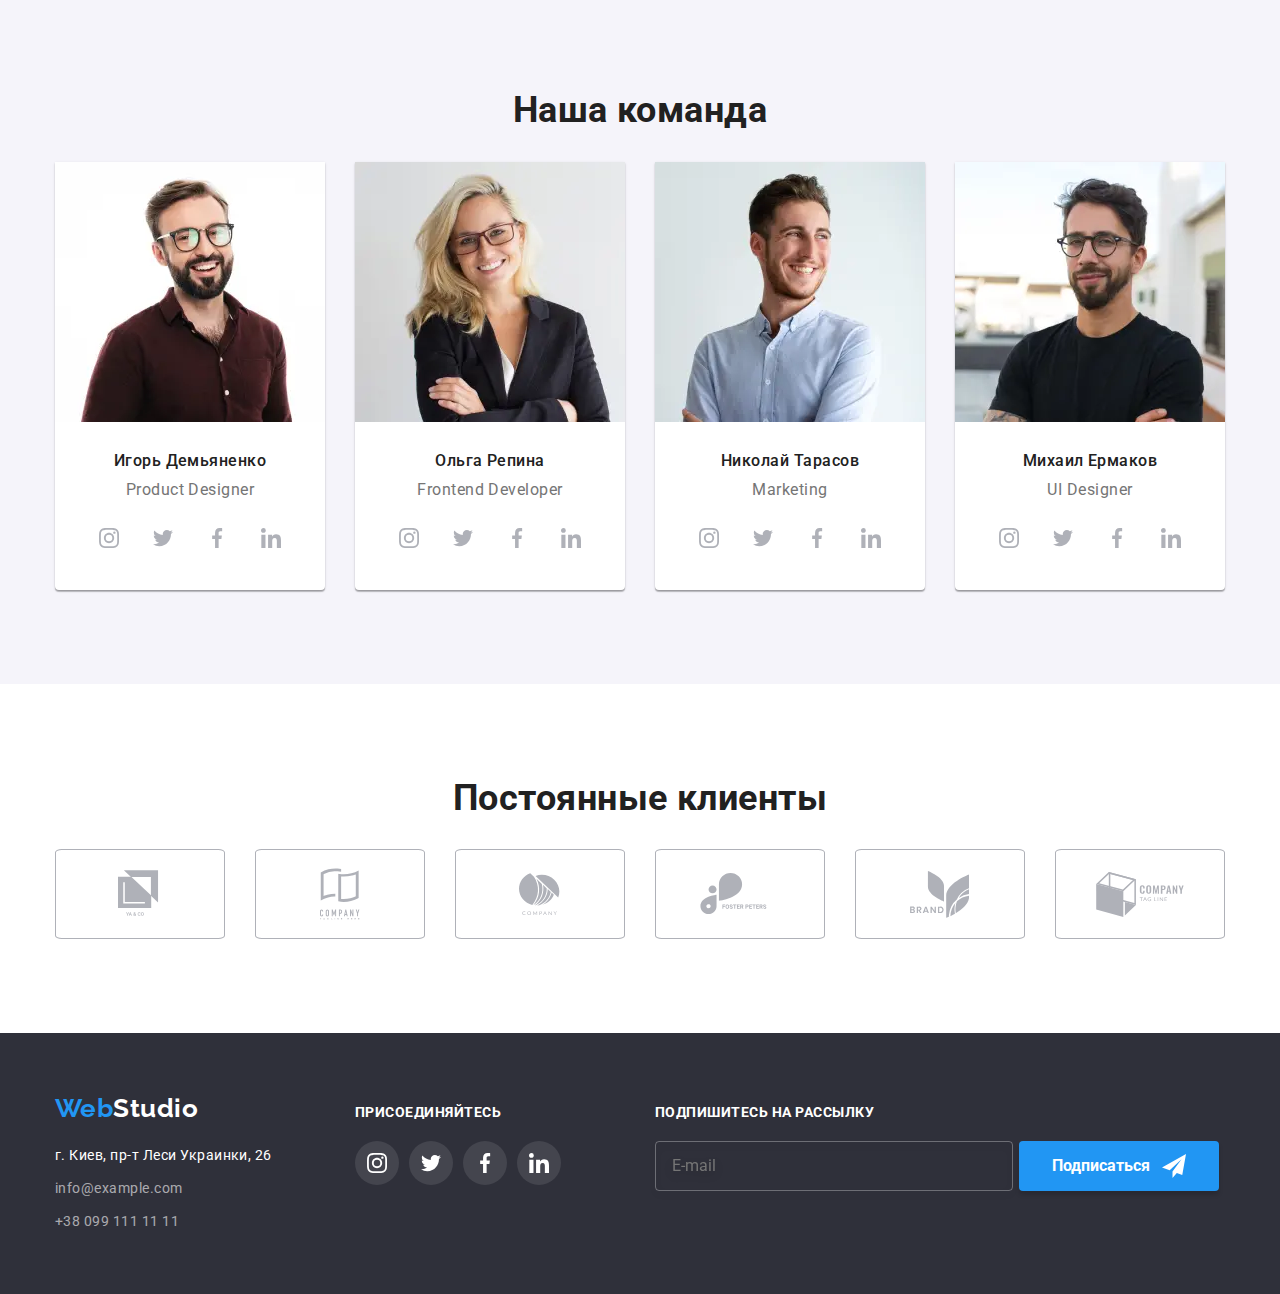
==== commit ea913d66: "ups" ====
--- a/index.html
+++ b/index.html
@@ -380,7 +380,7 @@
       </address>
     </div>
     <div class="footer-box">
-      <h2 class="heading-footer2">Присоединяйтесь</h2>
+      <h2 class="heading-footer">Присоединяйтесь</h2>
       <ul class="list list-footer">
         <li class="item-icon">
           <a class="link-footer" href=""><svg width="20px" height="20px">
@@ -405,7 +405,7 @@
       </ul>
     </div>
     <div class="footer-box">
-      <h2 class="heading-footer2">Подпишитесь на рассылку</h2>
+      <h2 class="heading-footer">Подпишитесь на рассылку</h2>
       <form class="form-subscribe">
         <input type="email" placeholder="E-mail" class="input-subscribe" />
         <button type="submit" class="btn-subscribe">
--- a/css/main.min.css
+++ b/css/main.min.css
@@ -1,2 +1,2 @@
-body{background-color:#ffffff;font-family:Roboto;letter-spacing:0.03em}img{display:block;max-width:100%;height:auto}h1,h2,h3,h4,h5,h6,p{margin:0}.section{padding-top:60px;padding-bottom:60px}@media screen and (min-width: 1200px){.section{padding-top:94px;padding-bottom:94px}}.container{margin-left:auto;margin-right:auto;padding-left:15px;padding-right:15px}@media screen and (min-width: 480px){.container{width:480px}}@media screen and (min-width: 768px){.container{width:768px}}@media screen and (min-width: 1200px){.container{width:1200px}}.list{padding:0;margin:0;list-style:none}.page-header{border-bottom:1px solid #ececec}@media screen and (max-width: 767px){.container-nav{padding-top:10px;padding-bottom:10px}}.main-nav{display:-webkit-box;display:-ms-flexbox;display:flex;-webkit-box-align:center;-ms-flex-align:center;align-items:center}@media screen and (max-width: 767px){.main-nav{-webkit-box-pack:justify;-ms-flex-pack:justify;justify-content:space-between}}.menu-container{display:-webkit-box;display:-ms-flexbox;display:flex;-webkit-box-flex:1;-ms-flex-positive:1;flex-grow:1}@media screen and (max-width: 767px){.menu-container{display:none;position:absolute;top:100%;left:0;padding-top:60px;padding-bottom:60px;width:100%;text-align:center;background-color:#ffffff;-webkit-box-shadow:0px 4px 8px rgba(0,0,0,0.04),0px 2px 4px rgba(0,0,0,0.08),0px 1px 3px rgba(0,0,0,0.16);box-shadow:0px 4px 8px rgba(0,0,0,0.04),0px 2px 4px rgba(0,0,0,0.08),0px 1px 3px rgba(0,0,0,0.16)}.menu-container.is-open{display:block}}@media screen and (min-width: 768px){.list-nav{display:-webkit-box;display:-ms-flexbox;display:flex;-webkit-box-align:center;-ms-flex-align:center;align-items:center;margin-left:88px}}@media screen and (min-width: 1200px){.list-nav{margin-left:93px}}@media screen and (max-width: 767px){.list-nav .item{margin-bottom:40px}.list-nav .item:last-child{margin-bottom:60px}}@media screen and (min-width: 768px){.list-nav .item:not(:last-child){margin-right:50px}}.list-nav .link{display:inline-block;color:#212121;font-weight:500;font-size:18px;line-height:1.16;letter-spacing:0.02em;text-decoration:none;-webkit-transition:color 250ms cubic-bezier(0.4, 0, 0.2, 1),fill 250ms cubic-bezier(0.4, 0, 0.2, 1);transition:color 250ms cubic-bezier(0.4, 0, 0.2, 1),fill 250ms cubic-bezier(0.4, 0, 0.2, 1)}.list-nav .link:hover,.list-nav .link:focus{color:#2196f3;fill:#2196f3}@media screen and (min-width: 768px){.list-nav .link{padding-top:32px;padding-bottom:32px;font-size:14px;line-height:1.14}}.link.link-current{position:relative;color:#2196f3}.link.link-current:after{content:'';position:absolute;bottom:0;display:block;width:100%;height:4px;background:#2196f3;border-radius:2px}@media screen and (max-width: 767px){.link.link-current{padding-bottom:8px}}@media screen and (min-width: 768px){.adr{display:-webkit-box;display:-ms-flexbox;display:flex;-webkit-box-align:center;-ms-flex-align:center;align-items:center;margin-left:auto}}.adr-list .link{display:inline-block;color:#757575;fill:#757575;font-style:normal;font-weight:500;font-size:18px;line-height:1.16;letter-spacing:0.02em;text-decoration:none;-webkit-transition:color 250ms cubic-bezier(0.4, 0, 0.2, 1),fill 250ms cubic-bezier(0.4, 0, 0.2, 1);transition:color 250ms cubic-bezier(0.4, 0, 0.2, 1),fill 250ms cubic-bezier(0.4, 0, 0.2, 1)}.adr-list .link:hover,.adr-list .link:focus{color:#2196f3;fill:#2196f3}@media screen and (min-width: 768px){.adr-list .link{display:-webkit-box;display:-ms-flexbox;display:flex;-webkit-box-align:center;-ms-flex-align:center;align-items:center;font-size:12px;line-height:1.16}}@media screen and (min-width: 768px){.adr-list .link{font-size:14px;line-height:1.14}}@media screen and (min-width: 1200px){.adr-list{display:-webkit-box;display:-ms-flexbox;display:flex;-webkit-box-align:center;-ms-flex-align:center;align-items:center}}@media screen and (max-width: 767px){.adr-list .item:not(:last-child){margin-bottom:16px}}@media screen and (min-width: 768px){.adr-list .item:not(:last-child){margin-bottom:10px}}@media screen and (min-width: 1200px){.adr-list .item:not(:last-child){margin-bottom:0;margin-right:30px}}.icon-header{margin-right:10px}@media screen and (min-width: 768px) and (max-width: 1199px){.icon-header{margin-right:8px}}.logo{color:#212121;font-family:Raleway;font-weight:700;font-size:24px;line-height:1.16;text-decoration:none}@media screen and (min-width: 1200px){.logo{font-size:26px;line-height:1.19}}.logo-web{color:#2196f3}.container-hero{padding:118px 60px;background-repeat:no-repeat;background-position:center;background-size:cover;max-width:1600px;text-align:center;background-color:#2f303a;background-image:-webkit-gradient(linear, left top, left bottom, from(rgba(47,48,58,0.4)), to(rgba(47,48,58,0.4))),url(../img/hero-bg-480@1x.jpg);background-image:linear-gradient(rgba(47,48,58,0.4), rgba(47,48,58,0.4)),url(../img/hero-bg-480@1x.jpg)}@media screen and (min-device-pixel-ratio: 2), screen and (-webkit-min-device-pixel-ratio: 2), screen and (min-resolution: 192dpi), screen and (min-resolution: 2dppx){.container-hero{background-image:-webkit-gradient(linear, left top, left bottom, from(rgba(47,48,58,0.4)), to(rgba(47,48,58,0.4))),url(../img/hero-bg-480@2x.jpg);background-image:linear-gradient(rgba(47,48,58,0.4), rgba(47,48,58,0.4)),url(../img/hero-bg-480@2x.jpg)}}@media screen and (min-width: 768px){.container-hero{background-image:-webkit-gradient(linear, left top, left bottom, from(rgba(47,48,58,0.4)), to(rgba(47,48,58,0.4))),url(../img/hero-bg-768@1x.jpg);background-image:linear-gradient(rgba(47,48,58,0.4), rgba(47,48,58,0.4)),url(../img/hero-bg-768@1x.jpg)}}@media screen and (min-width: 768px) and (min-device-pixel-ratio: 2), screen and (min-width: 768px) and (-webkit-min-device-pixel-ratio: 2), screen and (min-width: 768px) and (min-resolution: 192dpi), screen and (min-width: 768px) and (min-resolution: 2dppx){.container-hero{background-image:-webkit-gradient(linear, left top, left bottom, from(rgba(47,48,58,0.4)), to(rgba(47,48,58,0.4))),url(../img/hero-bg-768@2x.jpg);background-image:linear-gradient(rgba(47,48,58,0.4), rgba(47,48,58,0.4)),url(../img/hero-bg-768@2x.jpg)}}@media screen and (min-width: 1200px){.container-hero{padding-top:200px;padding-bottom:200px;background-image:-webkit-gradient(linear, left top, left bottom, from(rgba(47,48,58,0.4)), to(rgba(47,48,58,0.4))),url(../img/hero-bg-1600@1x.jpg);background-image:linear-gradient(rgba(47,48,58,0.4), rgba(47,48,58,0.4)),url(../img/hero-bg-1600@1x.jpg)}}@media screen and (min-width: 1200px) and (min-device-pixel-ratio: 2), screen and (min-width: 1200px) and (-webkit-min-device-pixel-ratio: 2), screen and (min-width: 1200px) and (min-resolution: 192dpi), screen and (min-width: 1200px) and (min-resolution: 2dppx){.container-hero{background-image:-webkit-gradient(linear, left top, left bottom, from(rgba(47,48,58,0.4)), to(rgba(47,48,58,0.4))),url(../img/hero-bg-1600@2x.jpg);background-image:linear-gradient(rgba(47,48,58,0.4), rgba(47,48,58,0.4)),url(../img/hero-bg-1600@2x.jpg)}}.hero-heading{margin-top:0;margin-bottom:30px;margin-left:auto;margin-right:auto;max-width:360px;font-weight:900;font-size:26px;line-height:1.61;letter-spacing:0.06em;text-transform:uppercase;color:#ffffff}@media screen and (min-width: 1200px){.hero-heading{max-width:696px;font-size:44px;line-height:1.36}}.button{padding:10px 32px;border:none;border-radius:4px;text-decoration:none;font-weight:700;font-size:16px;line-height:1.87;letter-spacing:0.06em;color:#ffffff;background-color:#2196f3}@media screen and (min-width: 768px){.features-list{display:-webkit-box;display:-ms-flexbox;display:flex;-ms-flex-wrap:wrap;flex-wrap:wrap}}@media screen and (min-width: 1200px){.features-list{-ms-flex-wrap:nowrap;flex-wrap:nowrap}}@media screen and (max-width: 1199px){.features-list .item:not(:last-child){margin-bottom:30px}}@media screen and (min-width: 768px) and (max-width: 1199px){.features-list .item{width:calc((100% - 30px) / 2)}.features-list .item:nth-child(2n-1){margin-right:30px}.features-list .item:nth-last-child(-n+2){margin-bottom:0px}}@media screen and (min-width: 1200px){.features-list .item{width:calc((100% - 30px * 3) / 4)}.features-list .item:not(:last-child){margin-right:30px}}.features-list .heading{margin-top:0px;margin-bottom:10px;font-weight:700;font-size:14px;line-height:1.14;text-transform:uppercase;color:#212121}.features-list .text{font-size:14px;line-height:1.71;color:#757575}.box-features{display:-webkit-box;display:-ms-flexbox;display:flex;-webkit-box-align:center;-ms-flex-align:center;align-items:center;-webkit-box-pack:center;-ms-flex-pack:center;justify-content:center;margin-bottom:30px;border:none;height:120px;border-radius:4px;background-color:#f5f4fa}.section.wwd{display:none;padding-top:0}@media screen and (min-width: 1200px){.section.wwd{display:block}}.wwd-list{display:-webkit-box;display:-ms-flexbox;display:flex}.wwd-list .item{position:relative;width:calc((100% - 2 * 30px) / 3)}.wwd-list .item+.item{margin-left:30px}.wwd-heading{margin-top:0px;margin-bottom:50px;color:#212121;font-weight:700;font-size:36px;line-height:1.16;text-align:center}.wwd-bars-text{position:absolute;bottom:0;margin:0;padding:27px 0px;width:100%;font-weight:700;font-size:14px;line-height:1.14;text-transform:uppercase;text-align:center;color:#ffffff;background-color:rgba(47,48,58,0.8)}.section.team{background-color:#f5f4fa}@media screen and (min-width: 768px){.team .list{display:-webkit-box;display:-ms-flexbox;display:flex;-ms-flex-wrap:wrap;flex-wrap:wrap}}@media screen and (max-width: 1199px){.team .item:not(:last-child){margin-bottom:30px}}@media screen and (min-width: 1200px){.team .item:not(:last-child){margin-right:30px}}@media screen and (min-width: 768px) and (max-width: 1199px){.team .item{width:calc((100% - 30px) / 2)}.team .item:nth-child(2n-1){margin-right:30px}.team .item:nth-last-child(-n+2){margin-bottom:0px}}@media screen and (min-width: 1200px){.team .item{width:calc((100% - 30px * 3) / 4)}}.team-heading{margin-bottom:30px;color:#212121;font-weight:700;font-size:28px;line-height:1.17;text-align:center}.name{margin-top:30px;margin-bottom:10px;color:#212121;font-weight:500;font-size:16px;line-height:1.18;text-align:center}.role{margin-bottom:16px;color:#757575;font-size:16px;line-height:1.18;text-align:center}.link-social{display:-webkit-box;display:-ms-flexbox;display:flex;-webkit-box-pack:center;-ms-flex-pack:center;justify-content:center;-webkit-box-align:center;-ms-flex-align:center;align-items:center;width:44px;height:44px;border-radius:50%;fill:#afb1b8;-webkit-transition:background-color 250ms cubic-bezier(0.4, 0, 0.2, 1),fill 250ms cubic-bezier(0.4, 0, 0.2, 1);transition:background-color 250ms cubic-bezier(0.4, 0, 0.2, 1),fill 250ms cubic-bezier(0.4, 0, 0.2, 1)}.link-social:hover,.link-social :focus{background-color:#2196f3;fill:#ffffff}.list-social{display:-webkit-box;display:-ms-flexbox;display:flex;-webkit-box-pack:center;-ms-flex-pack:center;justify-content:center;padding-bottom:30px}.list-social .item-icon{width:44px;height:44px}.list-social .item-icon:not(:last-child){margin-right:10px}.team .item{background-color:#ffffff;-webkit-box-shadow:0px 1px 3px rgba(0,0,0,0.12),0px 1px 1px rgba(0,0,0,0.14),0px 2px 1px rgba(0,0,0,0.2);box-shadow:0px 1px 3px rgba(0,0,0,0.12),0px 1px 1px rgba(0,0,0,0.14),0px 2px 1px rgba(0,0,0,0.2);border-radius:0px 0px 4px 4px}.list-clients{display:-webkit-box;display:-ms-flexbox;display:flex;-ms-flex-wrap:wrap;flex-wrap:wrap}.clients-heading{margin-bottom:30px;color:#212121;font-weight:700;font-size:28px;line-height:1.17;text-align:center}.link-clients{display:-webkit-box;display:-ms-flexbox;display:flex;-webkit-box-pack:center;-ms-flex-pack:center;justify-content:center;-webkit-box-align:center;-ms-flex-align:center;align-items:center;height:90px;border:1px solid #afb1b8;border-radius:4%;fill:#afb1b8;-webkit-transition:border 250ms cubic-bezier(0.4, 0, 0.2, 1),fill 250ms cubic-bezier(0.4, 0, 0.2, 1);transition:border 250ms cubic-bezier(0.4, 0, 0.2, 1),fill 250ms cubic-bezier(0.4, 0, 0.2, 1)}.link-clients:hover,.link-clients:focus{fill:#2196f3;border:1px solid #2196f3}.clients .item{margin-bottom:30px;width:calc((100% - 30px) / 2)}.clients .item:nth-child(2n-1){margin-right:30px}.clients .item:nth-last-child(-n+2){margin-bottom:0px}@media screen and (min-width: 768px) and (max-width: 1199px){.clients .item{margin-right:30px;margin-bottom:30px;width:calc((100% - 30px * 2) / 3)}.clients .item:nth-child(3n){margin-right:0px}.clients .item:nth-last-child(-n+3){margin-bottom:0px}}@media screen and (min-width: 1200px){.clients .item{width:calc((100% - 30px * 5) / 6)}.clients .item:not(:last-child){margin-right:30px}}.page-footer{background-color:#2f303a}.container-footer{padding-top:60px;padding-bottom:60px;text-align:center}.container-footer .item:not(:last-child){margin-bottom:9px}@media screen and (min-width: 768px){.container-footer{display:-webkit-box;display:-ms-flexbox;display:flex;-ms-flex-wrap:wrap;flex-wrap:wrap;-webkit-box-pack:justify;-ms-flex-pack:justify;justify-content:space-between;-webkit-box-align:baseline;-ms-flex-align:baseline;align-items:baseline}}.logo-footer{display:inline-block;margin-bottom:20px;font-family:Raleway;font-weight:700;font-size:24px;line-height:1.16;text-decoration:none;color:#ffffff}.logo-footer .logo-web{color:#2196f3}.footer-location{font-size:14px;line-height:1.71;font-style:normal;text-decoration:none;color:#ffffff}.footer-address{color:rgba(255,255,255,0.6);font-size:14px;line-height:1.71;font-style:normal;text-decoration:none}.footer-box:last-child{width:100%}.footer-box:not(:last-child){margin-bottom:60px}@media screen and (min-width: 768px){.footer-box{width:50%}}.list-footer{display:-webkit-box;display:-ms-flexbox;display:flex;-webkit-box-pack:center;-ms-flex-pack:center;justify-content:center}.list-footer .item-icon:not(:last-child){margin-right:10px}.link-footer{display:-webkit-box;display:-ms-flexbox;display:flex;-webkit-box-pack:center;-ms-flex-pack:center;justify-content:center;-webkit-box-align:center;-ms-flex-align:center;align-items:center;width:44px;height:44px;border-radius:50%;fill:#ffffff;background-color:rgba(255,255,255,0.1);-webkit-transition:background-color 250ms cubic-bezier(0.4, 0, 0.2, 1);transition:background-color 250ms cubic-bezier(0.4, 0, 0.2, 1)}.link-footer:hover,.link-footer:focus{background-color:#2196f3}.heading-footer2{margin-top:0;margin-bottom:20px;font-weight:700;font-size:14px;line-height:1.14;text-transform:uppercase;color:#ffffff}.input-subscribe{padding:12px 16px;margin-bottom:20px;outline:none;width:100%;max-width:450px;font-size:16px;line-height:1.25;border-radius:4px;color:rgba(255,255,255,0.6);background-color:#2f303a;border:1px solid rgba(255,255,255,0.3);-webkit-filter:drop-shadow(0px 4px 4px rgba(0,0,0,0.15));filter:drop-shadow(0px 4px 4px rgba(0,0,0,0.15))}.input-subscribe:focus{border:1px solid #2196f3}.btn-subscribe{display:-webkit-box;display:-ms-flexbox;display:flex;-webkit-box-pack:center;-ms-flex-pack:center;justify-content:center;-webkit-box-align:center;-ms-flex-align:center;align-items:center;margin-left:auto;margin-right:auto;padding-top:10px;padding-bottom:10px;border:none;width:200px;font-weight:700;font-size:16px;line-height:1.87;background:#2196f3;color:#ffffff;-webkit-box-shadow:0px 4px 4px rgba(0,0,0,0.15);box-shadow:0px 4px 4px rgba(0,0,0,0.15);border-radius:4px}.icon-subscribe{margin-left:12px;fill:#ffffff}.backdrop{position:fixed;top:0;left:0;height:100%;width:100%;overflow-y:scroll;opacity:1;background-color:rgba(0,0,0,0.2);-webkit-transition:opacity 250ms cubic-bezier(0.4, 0, 0.2, 1);transition:opacity 250ms cubic-bezier(0.4, 0, 0.2, 1)}.backdrop.is-hidden{opacity:0;pointer-events:none}.modal{position:relative;margin-top:auto;margin-left:auto;margin-right:auto;max-width:450px;width:100%;background-color:#ffffff;-webkit-box-shadow:0px 1px 3px rgba(0,0,0,0.12),0px 1px 1px rgba(0,0,0,0.14),0px 2px 1px rgba(0,0,0,0.2);box-shadow:0px 1px 3px rgba(0,0,0,0.12),0px 1px 1px rgba(0,0,0,0.14),0px 2px 1px rgba(0,0,0,0.2);border-radius:4px;-webkit-transition:-webkit-transform 250ms cubic-bezier(0.4, 0, 0.2, 1);transition:-webkit-transform 250ms cubic-bezier(0.4, 0, 0.2, 1);transition:transform 250ms cubic-bezier(0.4, 0, 0.2, 1);transition:transform 250ms cubic-bezier(0.4, 0, 0.2, 1), -webkit-transform 250ms cubic-bezier(0.4, 0, 0.2, 1)}.modal-btn{position:absolute;top:8px;right:8px;width:30px;height:30px;background:#ffffff;border:1px solid rgba(0,0,0,0.1);border-radius:50%;-webkit-transition:fill 250ms cubic-bezier(0.4, 0, 0.2, 1);transition:fill 250ms cubic-bezier(0.4, 0, 0.2, 1)}.modal-btn:hover,.modal-btn:focus{fill:#2196f3}.form{padding:40px}.form-title{text-align:center;margin:0px 0px 12px 0px;font-weight:700;font-size:20px;line-height:1.5}.label-text{margin-bottom:4px;font-size:12px;line-height:1.16;letter-spacing:0.01em;color:#757575}.label-form{position:relative;display:-webkit-box;display:-ms-flexbox;display:flex;-webkit-box-orient:vertical;-webkit-box-direction:normal;-ms-flex-direction:column;flex-direction:column;margin-bottom:10px}.label-form:last-of-type{display:inline-block;vertical-align:middle;margin-top:10px;margin-bottom:30px}.input-form{padding:11px 11px 11px 42px;outline:none;border:1px solid rgba(33,33,33,0.2);border-radius:4px}.input-form:focus{border:1px solid #2196f3}.input-form:focus+.label-icon{fill:#2196f3}.label-icon{position:absolute;left:12px;top:50%;fill:#212121}.label-icon-check{vertical-align:middle}.label-comment{outline:none;resize:none;max-width:448px;height:120px;padding:12px 16px;font-size:12px;line-height:1.16;letter-spacing:0.01em;border:1px solid rgba(33,33,33,0.2);border-radius:4px}.label-comment:focus{border:1px solid #2196f3}.label-comment::-webkit-input-placeholder{font-size:14px;line-height:1.14;letter-spacing:0.01em;color:rgba(117,117,117,0.5)}.label-comment:-ms-input-placeholder{font-size:14px;line-height:1.14;letter-spacing:0.01em;color:rgba(117,117,117,0.5)}.label-comment::-ms-input-placeholder{font-size:14px;line-height:1.14;letter-spacing:0.01em;color:rgba(117,117,117,0.5)}.label-comment::placeholder{font-size:14px;line-height:1.14;letter-spacing:0.01em;color:rgba(117,117,117,0.5)}.checkbox-text{font-size:12px;line-height:1.16;color:#757575}.checkbox-link{color:#2196f3}.input-checkbox{position:absolute;width:1px;height:1px;margin:-1px;border:0;padding:0;clip:rect(0 0 0 0);overflow:hidden}.input-checkbox:checked ~ .label-icon-check{border:0px solid #2196f3;fill:#2196f3}.label-icon-check{fill:#ffffff;border:2px solid #212121;border-radius:2px}.form .btn-subscribe{margin-left:auto;margin-right:auto}@media screen and (max-width: 767px){.page-header{position:relative}}.btn-menu{margin:0;padding:0;border:none;background-color:transparent;-webkit-transition:fill 250ms cubic-bezier(0.4, 0, 0.2, 1);transition:fill 250ms cubic-bezier(0.4, 0, 0.2, 1)}.btn-menu .icon-menu-close{display:none}.btn-menu.is-open .icon-menu-open{display:none}.btn-menu.is-open .icon-menu-close{display:block}.btn-menu:hover,.btn-menu:focus{color:#2196f3;fill:#2196f3}@media screen and (min-width: 768px){.btn-menu{display:none}}
+body{background-color:#ffffff;font-family:Roboto;letter-spacing:0.03em}img{display:block;max-width:100%;height:auto}h1,h2,h3,h4,h5,h6,p{margin:0}.section{padding-top:60px;padding-bottom:60px}@media screen and (min-width: 1200px){.section{padding-top:94px;padding-bottom:94px}}.container{margin-left:auto;margin-right:auto;padding-left:15px;padding-right:15px}@media screen and (min-width: 480px){.container{width:480px}}@media screen and (min-width: 768px){.container{width:768px}}@media screen and (min-width: 1200px){.container{width:1200px}}.list{padding:0;margin:0;list-style:none}.page-header{border-bottom:1px solid #ececec}@media screen and (max-width: 767px){.container-nav{padding-top:10px;padding-bottom:10px}}.main-nav{display:-webkit-box;display:-ms-flexbox;display:flex;-webkit-box-align:center;-ms-flex-align:center;align-items:center}@media screen and (max-width: 767px){.main-nav{-webkit-box-pack:justify;-ms-flex-pack:justify;justify-content:space-between}}.menu-container{z-index:1;display:-webkit-box;display:-ms-flexbox;display:flex;-webkit-box-flex:1;-ms-flex-positive:1;flex-grow:1}@media screen and (max-width: 767px){.menu-container{position:absolute;display:none;top:100%;left:0;padding-top:60px;padding-bottom:60px;width:100%;text-align:center;background-color:#ffffff;-webkit-box-shadow:0px 4px 8px rgba(0,0,0,0.04),0px 2px 4px rgba(0,0,0,0.08),0px 1px 3px rgba(0,0,0,0.16);box-shadow:0px 4px 8px rgba(0,0,0,0.04),0px 2px 4px rgba(0,0,0,0.08),0px 1px 3px rgba(0,0,0,0.16)}.menu-container.is-open{display:block}}@media screen and (min-width: 768px){.list-nav{display:-webkit-box;display:-ms-flexbox;display:flex;-webkit-box-align:center;-ms-flex-align:center;align-items:center;margin-left:88px}}@media screen and (min-width: 1200px){.list-nav{margin-left:93px}}@media screen and (max-width: 767px){.list-nav .item{margin-bottom:40px}.list-nav .item:last-child{margin-bottom:60px}}@media screen and (min-width: 768px){.list-nav .item:not(:last-child){margin-right:50px}}.list-nav .link{display:inline-block;font-weight:500;font-size:18px;line-height:1.16;letter-spacing:0.02em;text-decoration:none;color:#212121;-webkit-transition:color 250ms cubic-bezier(0.4, 0, 0.2, 1),fill 250ms cubic-bezier(0.4, 0, 0.2, 1);transition:color 250ms cubic-bezier(0.4, 0, 0.2, 1),fill 250ms cubic-bezier(0.4, 0, 0.2, 1)}.list-nav .link:hover,.list-nav .link:focus{color:#2196f3;fill:#2196f3}@media screen and (min-width: 768px){.list-nav .link{padding-top:32px;padding-bottom:32px;font-size:14px;line-height:1.14}}.link.link-current{position:relative;color:#2196f3}.link.link-current:after{content:'';position:absolute;bottom:-1px;display:block;width:100%;height:4px;background:#2196f3;border-radius:2px}@media screen and (max-width: 767px){.link.link-current{padding-bottom:8px}}@media screen and (min-width: 768px){.adr{display:-webkit-box;display:-ms-flexbox;display:flex;-webkit-box-align:center;-ms-flex-align:center;align-items:center;margin-left:auto}}@media screen and (min-width: 1200px){.adr-list{display:-webkit-box;display:-ms-flexbox;display:flex;-webkit-box-align:center;-ms-flex-align:center;align-items:center}}.adr-list .item:not(:last-child){margin-bottom:16px}@media screen and (min-width: 768px){.adr-list .item:not(:last-child){margin-bottom:10px}}@media screen and (min-width: 1200px){.adr-list .item:not(:last-child){margin-bottom:0;margin-right:30px}}.adr-list .link{display:inline-block;font-style:normal;font-weight:500;font-size:18px;line-height:1.16;letter-spacing:0.02em;text-decoration:none;color:#757575;fill:#757575;-webkit-transition:color 250ms cubic-bezier(0.4, 0, 0.2, 1),fill 250ms cubic-bezier(0.4, 0, 0.2, 1);transition:color 250ms cubic-bezier(0.4, 0, 0.2, 1),fill 250ms cubic-bezier(0.4, 0, 0.2, 1)}.adr-list .link:hover,.adr-list .link:focus{color:#2196f3;fill:#2196f3}@media screen and (min-width: 768px){.adr-list .link{display:-webkit-box;display:-ms-flexbox;display:flex;-webkit-box-align:center;-ms-flex-align:center;align-items:center;font-size:12px;line-height:1.16}}@media screen and (min-width: 1200px){.adr-list .link{font-size:14px;line-height:1.14}}.icon-header{margin-right:10px}@media screen and (min-width: 768px) and (max-width: 1199px){.icon-header{margin-right:8px}}.logo{color:#212121;font-family:Raleway;font-weight:700;font-size:24px;line-height:1.16;text-decoration:none}@media screen and (min-width: 1200px){.logo{font-size:26px;line-height:1.19}}.logo-footer{display:inline-block;margin-bottom:20px;font-family:Raleway;font-weight:700;font-size:24px;line-height:1.16;text-decoration:none;color:#ffffff}@media screen and (min-width: 1200px){.logo-footer{font-size:26px;line-height:1.19}}.logo-web{color:#2196f3}.container-hero{padding:118px 60px;background-repeat:no-repeat;background-position:center;background-size:cover;max-width:1600px;text-align:center;background-color:#2f303a;background-image:-webkit-gradient(linear, left top, left bottom, from(rgba(47,48,58,0.4)), to(rgba(47,48,58,0.4))),url(../img/hero-bg-480@1x.jpg);background-image:linear-gradient(rgba(47,48,58,0.4), rgba(47,48,58,0.4)),url(../img/hero-bg-480@1x.jpg)}@media screen and (min-device-pixel-ratio: 2), screen and (-webkit-min-device-pixel-ratio: 2), screen and (min-resolution: 192dpi), screen and (min-resolution: 2dppx){.container-hero{background-image:-webkit-gradient(linear, left top, left bottom, from(rgba(47,48,58,0.4)), to(rgba(47,48,58,0.4))),url(../img/hero-bg-480@2x.jpg);background-image:linear-gradient(rgba(47,48,58,0.4), rgba(47,48,58,0.4)),url(../img/hero-bg-480@2x.jpg)}}@media screen and (min-width: 768px){.container-hero{background-image:-webkit-gradient(linear, left top, left bottom, from(rgba(47,48,58,0.4)), to(rgba(47,48,58,0.4))),url(../img/hero-bg-768@1x.jpg);background-image:linear-gradient(rgba(47,48,58,0.4), rgba(47,48,58,0.4)),url(../img/hero-bg-768@1x.jpg)}}@media screen and (min-width: 768px) and (min-device-pixel-ratio: 2), screen and (min-width: 768px) and (-webkit-min-device-pixel-ratio: 2), screen and (min-width: 768px) and (min-resolution: 192dpi), screen and (min-width: 768px) and (min-resolution: 2dppx){.container-hero{background-image:-webkit-gradient(linear, left top, left bottom, from(rgba(47,48,58,0.4)), to(rgba(47,48,58,0.4))),url(../img/hero-bg-768@2x.jpg);background-image:linear-gradient(rgba(47,48,58,0.4), rgba(47,48,58,0.4)),url(../img/hero-bg-768@2x.jpg)}}@media screen and (min-width: 1200px){.container-hero{padding-top:200px;padding-bottom:200px;background-image:-webkit-gradient(linear, left top, left bottom, from(rgba(47,48,58,0.4)), to(rgba(47,48,58,0.4))),url(../img/hero-bg-1600@1x.jpg);background-image:linear-gradient(rgba(47,48,58,0.4), rgba(47,48,58,0.4)),url(../img/hero-bg-1600@1x.jpg)}}@media screen and (min-width: 1200px) and (min-device-pixel-ratio: 2), screen and (min-width: 1200px) and (-webkit-min-device-pixel-ratio: 2), screen and (min-width: 1200px) and (min-resolution: 192dpi), screen and (min-width: 1200px) and (min-resolution: 2dppx){.container-hero{background-image:-webkit-gradient(linear, left top, left bottom, from(rgba(47,48,58,0.4)), to(rgba(47,48,58,0.4))),url(../img/hero-bg-1600@2x.jpg);background-image:linear-gradient(rgba(47,48,58,0.4), rgba(47,48,58,0.4)),url(../img/hero-bg-1600@2x.jpg)}}.hero-heading{margin-top:0;margin-bottom:30px;margin-left:auto;margin-right:auto;max-width:360px;font-weight:900;font-size:26px;line-height:1.61;letter-spacing:0.06em;text-transform:uppercase;color:#ffffff}@media screen and (min-width: 1200px){.hero-heading{max-width:696px;font-size:44px;line-height:1.36}}.button{padding:10px 32px;border:none;border-radius:4px;text-decoration:none;font-weight:700;font-size:16px;line-height:1.87;letter-spacing:0.06em;background-color:#2196f3;color:#ffffff}@media screen and (min-width: 768px){.features-list{display:-webkit-box;display:-ms-flexbox;display:flex;-ms-flex-wrap:wrap;flex-wrap:wrap}}@media screen and (min-width: 1200px){.features-list{-ms-flex-wrap:nowrap;flex-wrap:nowrap}}@media screen and (min-width: 768px) and (max-width: 1199px){.features-list .item{width:calc((100% - 30px) / 2)}.features-list .item:nth-child(2n-1){margin-right:30px}.features-list .item:nth-last-child(-n+2){margin-bottom:0px}}@media screen and (max-width: 1199px){.features-list .item:not(:last-child){margin-bottom:30px}}@media screen and (min-width: 1200px){.features-list .item{width:calc((100% - 30px * 3) / 4)}.features-list .item:not(:last-child){margin-right:30px}}.box-features{display:-webkit-box;display:-ms-flexbox;display:flex;-webkit-box-align:center;-ms-flex-align:center;align-items:center;-webkit-box-pack:center;-ms-flex-pack:center;justify-content:center;margin-bottom:30px;border:none;height:120px;border-radius:4px;background-color:#f5f4fa}.features-list .heading{margin-top:0px;margin-bottom:10px;font-weight:700;font-size:14px;line-height:1.14;text-transform:uppercase;color:#212121}.features-list .text{font-size:14px;line-height:1.71;color:#757575}.section.wwd{display:none;padding-top:0}@media screen and (min-width: 1200px){.section.wwd{display:block}}.wwd-heading{margin-top:0px;margin-bottom:50px;color:#212121;font-weight:700;font-size:36px;line-height:1.16;text-align:center}.wwd-list{display:-webkit-box;display:-ms-flexbox;display:flex}.wwd-list .item{position:relative;width:calc((100% - 2 * 30px) / 3)}.wwd-list .item:not(:last-child){margin-right:30px}.wwd-bars-text{position:absolute;bottom:0;margin:0;padding:27px 0px;width:100%;font-weight:700;font-size:14px;line-height:1.14;text-transform:uppercase;text-align:center;color:#ffffff;background-color:rgba(47,48,58,0.8)}.section.team{background-color:#f5f4fa}.team-heading{margin-bottom:30px;font-weight:700;font-size:28px;line-height:1.17;text-align:center;color:#212121}@media screen and (min-width: 1200px){.team-heading{font-size:36px;line-height:1.16}}@media screen and (min-width: 768px){.team .list{display:-webkit-box;display:-ms-flexbox;display:flex;-ms-flex-wrap:wrap;flex-wrap:wrap}}.team .item{background-color:#ffffff;-webkit-box-shadow:0px 1px 3px rgba(0,0,0,0.12),0px 1px 1px rgba(0,0,0,0.14),0px 2px 1px rgba(0,0,0,0.2);box-shadow:0px 1px 3px rgba(0,0,0,0.12),0px 1px 1px rgba(0,0,0,0.14),0px 2px 1px rgba(0,0,0,0.2);border-radius:0px 0px 4px 4px}@media screen and (max-width: 767px){.team .item:not(:last-child){margin-bottom:30px}}@media screen and (min-width: 768px) and (max-width: 1199px){.team .item{width:calc((100% - 30px) / 2)}.team .item:nth-child(2n-1){margin-right:30px}.team .item:nth-child(-n+2){margin-bottom:30px}}@media screen and (min-width: 1200px){.team .item{width:calc((100% - 30px * 3) / 4)}.team .item:not(:last-child){margin-right:30px}}.name{margin-top:30px;margin-bottom:10px;font-weight:500;font-size:16px;line-height:1.18;text-align:center;color:#212121}.role{margin-bottom:16px;font-size:16px;line-height:1.18;text-align:center;color:#757575}.list-social{display:-webkit-box;display:-ms-flexbox;display:flex;-webkit-box-pack:center;-ms-flex-pack:center;justify-content:center;padding-bottom:30px}.list-social .item-icon{width:44px;height:44px}.list-social .item-icon:not(:last-child){margin-right:10px}.link-social{display:-webkit-box;display:-ms-flexbox;display:flex;-webkit-box-pack:center;-ms-flex-pack:center;justify-content:center;-webkit-box-align:center;-ms-flex-align:center;align-items:center;width:44px;height:44px;border-radius:50%;fill:#afb1b8;-webkit-transition:background-color 250ms cubic-bezier(0.4, 0, 0.2, 1),fill 250ms cubic-bezier(0.4, 0, 0.2, 1);transition:background-color 250ms cubic-bezier(0.4, 0, 0.2, 1),fill 250ms cubic-bezier(0.4, 0, 0.2, 1)}.link-social:hover,.link-social:focus{background-color:#2196f3;fill:#ffffff}.clients-heading{margin-bottom:30px;font-weight:700;font-size:28px;line-height:1.17;text-align:center;color:#212121}@media screen and (min-width: 1200px){.clients-heading{font-size:36px;line-height:1.16}}.list-clients{display:-webkit-box;display:-ms-flexbox;display:flex;-ms-flex-wrap:wrap;flex-wrap:wrap}.clients .item{margin-bottom:30px;width:calc((100% - 30px) / 2)}.clients .item:nth-last-child(-n+2){margin-bottom:0px}.clients .item:nth-child(2n-1){margin-right:30px}@media screen and (min-width: 768px) and (max-width: 1199px){.clients .item{margin-bottom:30px;margin-right:30px;width:calc((100% - 30px * 2) / 3)}.clients .item:nth-last-child(-n+3){margin-bottom:0px}.clients .item:nth-child(3n){margin-right:0px}}@media screen and (min-width: 1200px){.clients .item{margin-bottom:0;width:calc((100% - 30px * 5) / 6)}.clients .item:not(:last-child){margin-right:30px}}.link-clients{display:-webkit-box;display:-ms-flexbox;display:flex;-webkit-box-pack:center;-ms-flex-pack:center;justify-content:center;-webkit-box-align:center;-ms-flex-align:center;align-items:center;height:90px;border-radius:4%;border:1px solid #afb1b8;fill:#afb1b8;-webkit-transition:border 250ms cubic-bezier(0.4, 0, 0.2, 1),fill 250ms cubic-bezier(0.4, 0, 0.2, 1);transition:border 250ms cubic-bezier(0.4, 0, 0.2, 1),fill 250ms cubic-bezier(0.4, 0, 0.2, 1)}.link-clients:hover,.link-clients:focus{fill:#2196f3;border:1px solid #2196f3}.page-footer{background-color:#2f303a}.container-footer{padding-top:60px;padding-bottom:60px;text-align:center}.container-footer .item:not(:last-child){margin-bottom:9px}@media screen and (min-width: 768px){.container-footer{display:-webkit-box;display:-ms-flexbox;display:flex;-ms-flex-wrap:wrap;flex-wrap:wrap;-webkit-box-pack:justify;-ms-flex-pack:justify;justify-content:space-between;-webkit-box-align:baseline;-ms-flex-align:baseline;align-items:baseline}}@media screen and (min-width: 1200px){.container-footer{-ms-flex-wrap:nowrap;flex-wrap:nowrap;text-align:left}}.footer-box:last-child{width:100%}@media screen and (min-width: 768px){.footer-box{width:50%}}@media screen and (max-width: 1199px){.footer-box:not(:last-child){margin-bottom:60px}}@media screen and (min-width: 1200px){.footer-box{margin-right:30px;width:calc((50% - 45px) / 2)}.footer-box:last-child{margin-right:0;width:calc(50% - 15px)}}.list-footer{display:-webkit-box;display:-ms-flexbox;display:flex}.list-footer .item-icon:not(:last-child){margin-right:10px}@media screen and (max-width: 1199px){.list-footer{-webkit-box-pack:center;-ms-flex-pack:center;justify-content:center}}.footer-location{font-size:14px;line-height:1.71;font-style:normal;text-decoration:none;color:#ffffff}.footer-address{font-size:14px;line-height:1.71;font-style:normal;text-decoration:none;color:rgba(255,255,255,0.6)}.heading-footer{margin-top:0;margin-bottom:20px;font-weight:700;font-size:14px;line-height:1.14;text-transform:uppercase;color:#ffffff}.link-footer{display:-webkit-box;display:-ms-flexbox;display:flex;-webkit-box-pack:center;-ms-flex-pack:center;justify-content:center;-webkit-box-align:center;-ms-flex-align:center;align-items:center;width:44px;height:44px;border-radius:50%;fill:#ffffff;background-color:rgba(255,255,255,0.1);-webkit-transition:background-color 250ms cubic-bezier(0.4, 0, 0.2, 1);transition:background-color 250ms cubic-bezier(0.4, 0, 0.2, 1)}.link-footer:hover,.link-footer:focus{background-color:#2196f3}@media screen and (min-width: 1200px){.form-subscribe{display:-webkit-box;display:-ms-flexbox;display:flex}}.input-subscribe{padding:12px 16px;outline:none;width:100%;max-width:450px;font-size:16px;line-height:1.25;border-radius:4px;color:rgba(255,255,255,0.6);background-color:transparent;border:1px solid rgba(255,255,255,0.3);-webkit-filter:drop-shadow(0px 4px 4px rgba(0,0,0,0.15));filter:drop-shadow(0px 4px 4px rgba(0,0,0,0.15))}.input-subscribe:focus{border:1px solid #2196f3}@media screen and (max-width: 1199px){.input-subscribe{margin-bottom:20px}}@media screen and (min-width: 1200px){.input-subscribe{max-width:358px}}.btn-subscribe{display:-webkit-box;display:-ms-flexbox;display:flex;-webkit-box-pack:center;-ms-flex-pack:center;justify-content:center;-webkit-box-align:center;-ms-flex-align:center;align-items:center;margin-left:auto;margin-right:auto;padding-top:10px;padding-bottom:10px;border:none;width:200px;font-weight:700;font-size:16px;line-height:1.87;background:#2196f3;color:#ffffff;-webkit-box-shadow:0px 4px 4px rgba(0,0,0,0.15);box-shadow:0px 4px 4px rgba(0,0,0,0.15);border-radius:4px}.icon-subscribe{margin-left:12px;fill:#ffffff}.backdrop{z-index:2;position:fixed;top:0;left:0;height:100%;width:100%;overflow-y:scroll;opacity:1;background-color:rgba(0,0,0,0.2);-webkit-transition:opacity 250ms cubic-bezier(0.4, 0, 0.2, 1);transition:opacity 250ms cubic-bezier(0.4, 0, 0.2, 1)}.backdrop.is-hidden{opacity:0;pointer-events:none}.modal{position:relative;margin-top:auto;margin-left:auto;margin-right:auto;max-width:450px;width:100%;background-color:#ffffff;-webkit-box-shadow:0px 1px 3px rgba(0,0,0,0.12),0px 1px 1px rgba(0,0,0,0.14),0px 2px 1px rgba(0,0,0,0.2);box-shadow:0px 1px 3px rgba(0,0,0,0.12),0px 1px 1px rgba(0,0,0,0.14),0px 2px 1px rgba(0,0,0,0.2);border-radius:4px}@media screen and (min-width: 1200px){.modal{position:absolute;top:50%;left:50%;min-width:528px;-webkit-transform:translate(-50%, -50%) scale(1);transform:translate(-50%, -50%) scale(1);-webkit-transition:-webkit-transform 250ms cubic-bezier(0.4, 0, 0.2, 1);transition:-webkit-transform 250ms cubic-bezier(0.4, 0, 0.2, 1);transition:transform 250ms cubic-bezier(0.4, 0, 0.2, 1);transition:transform 250ms cubic-bezier(0.4, 0, 0.2, 1), -webkit-transform 250ms cubic-bezier(0.4, 0, 0.2, 1)}}@media screen and (min-width: 1200px){.backdrop.is-hidden .modal{-webkit-transform:translate(-50%, -50%) scale(0);transform:translate(-50%, -50%) scale(0)}}.modal-btn{position:absolute;top:8px;right:8px;width:30px;height:30px;background:#ffffff;border:1px solid rgba(0,0,0,0.1);border-radius:50%;-webkit-transition:fill 250ms cubic-bezier(0.4, 0, 0.2, 1);transition:fill 250ms cubic-bezier(0.4, 0, 0.2, 1)}.modal-btn:hover,.modal-btn:focus{fill:#2196f3}.form{padding:40px}.form-title{text-align:center;margin:0px 0px 12px 0px;font-weight:700;font-size:20px;line-height:1.5}@media screen and (min-width: 1200px){.form-title{line-height:1.15}}.label-form{position:relative;display:-webkit-box;display:-ms-flexbox;display:flex;-webkit-box-orient:vertical;-webkit-box-direction:normal;-ms-flex-direction:column;flex-direction:column;margin-bottom:10px}.label-form:last-of-type{display:inline-block;vertical-align:middle;margin-top:10px;margin-bottom:30px}.label-text{margin-bottom:4px;font-size:12px;line-height:1.16;letter-spacing:0.01em;color:#757575}.input-form{padding:11px 11px 11px 42px;outline:none;border:1px solid rgba(33,33,33,0.2);border-radius:4px}.input-form:focus{border:1px solid #2196f3}.input-form:focus+.label-icon{fill:#2196f3}.label-icon{position:absolute;left:12px;top:50%;fill:#212121}.label-comment{outline:none;resize:none;max-width:448px;height:120px;padding:12px 16px;font-size:12px;line-height:1.16;letter-spacing:0.01em;border:1px solid rgba(33,33,33,0.2);border-radius:4px}.label-comment::-webkit-input-placeholder{font-size:14px;line-height:1.14;letter-spacing:0.01em;color:rgba(117,117,117,0.5)}.label-comment:-ms-input-placeholder{font-size:14px;line-height:1.14;letter-spacing:0.01em;color:rgba(117,117,117,0.5)}.label-comment::-ms-input-placeholder{font-size:14px;line-height:1.14;letter-spacing:0.01em;color:rgba(117,117,117,0.5)}.label-comment::placeholder{font-size:14px;line-height:1.14;letter-spacing:0.01em;color:rgba(117,117,117,0.5)}.label-comment:focus{border:1px solid #2196f3}.input-checkbox{position:absolute;width:1px;height:1px;margin:-1px;border:0;padding:0;clip:rect(0 0 0 0);overflow:hidden}.input-checkbox:checked ~ .label-icon-check{border:0px solid #2196f3;fill:#2196f3}.label-icon-check{vertical-align:middle;fill:#ffffff;border:2px solid #212121;border-radius:2px}.checkbox-text{font-size:12px;line-height:1.16;color:#757575}@media screen and (min-width: 1200px){.checkbox-text{font-size:14px;line-height:1.71}}.checkbox-link{color:#2196f3}@media screen and (max-width: 767px){.page-header{position:relative}}.btn-menu{margin:0;padding:0;border:none;background-color:transparent;-webkit-transition:fill 250ms cubic-bezier(0.4, 0, 0.2, 1);transition:fill 250ms cubic-bezier(0.4, 0, 0.2, 1)}.btn-menu .icon-menu-close{display:none}.btn-menu.is-open .icon-menu-open{display:none}.btn-menu.is-open .icon-menu-close{display:block}.btn-menu:hover,.btn-menu:focus{fill:#2196f3}@media screen and (min-width: 768px){.btn-menu{display:none}}
 /*# sourceMappingURL=main.min.css.map */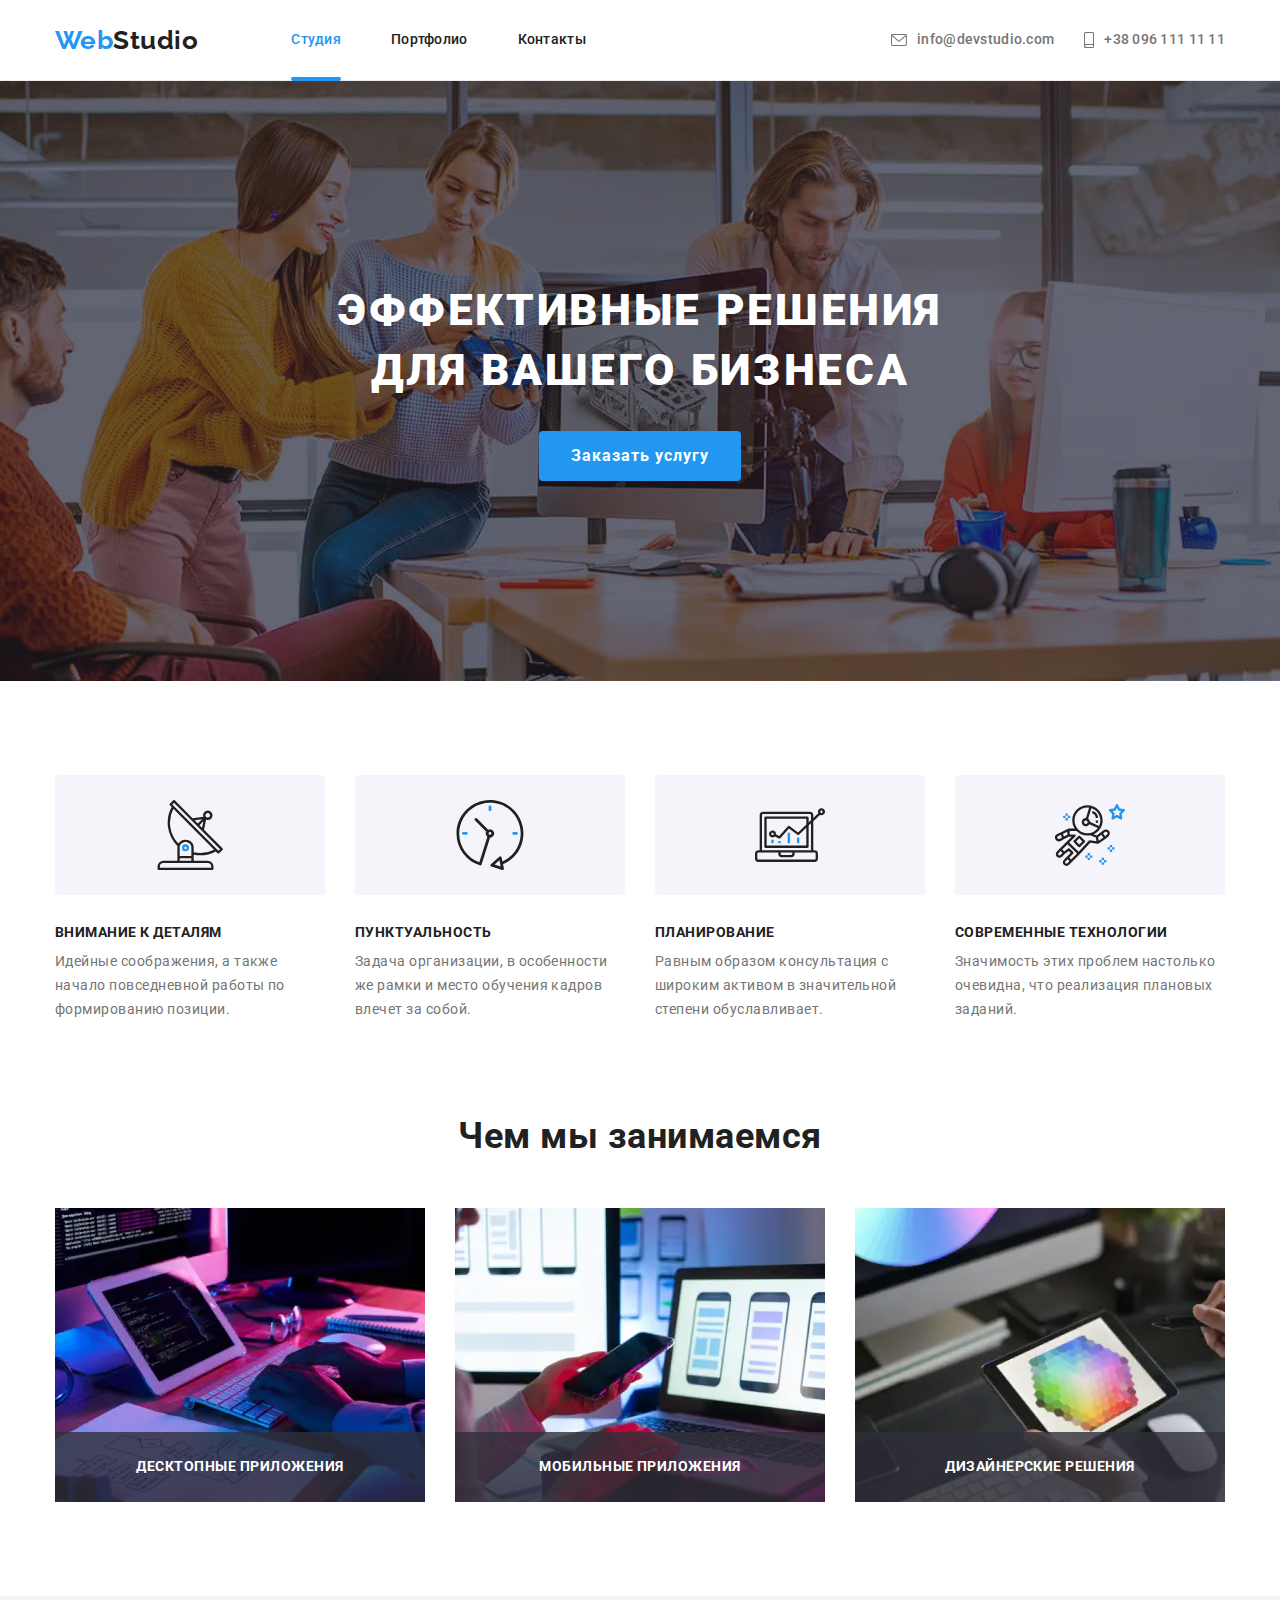
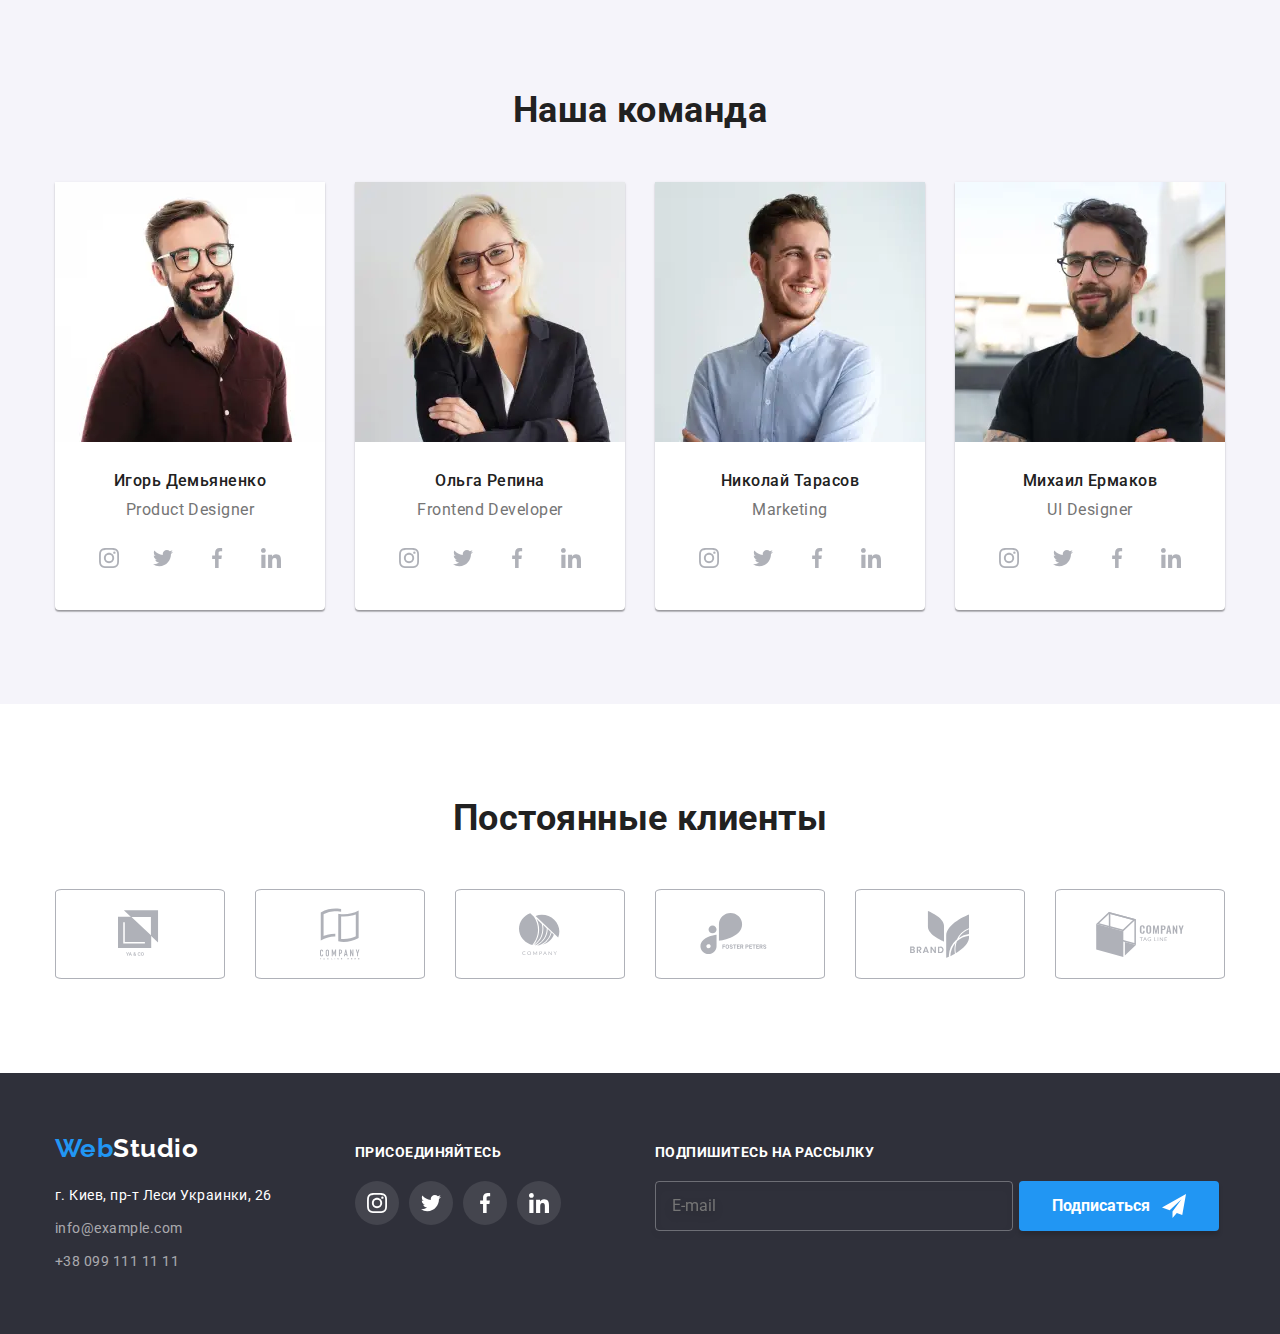
==== commit bdf0ac70: "ups" ====
--- a/index.html
+++ b/index.html
@@ -122,7 +122,7 @@
     <!-- What we do -->
     <section class="section wwd">
       <div class="container container-wwd">
-        <h2 class="wwd-heading">Чем мы занимаемся</h2>
+        <h2 class="section-heading">Чем мы занимаемся</h2>
         <ul class="wwd-list list">
           <li class="item">
             <picture>
@@ -153,8 +153,8 @@
     </section>
     <!-- Team -->
     <section class="section team">
-      <div class="container container-nm">
-        <h2 class="team-heading">Наша команда</h2>
+      <div class="container">
+        <h2 class="section-heading">Наша команда</h2>
         <ul class="list">
           <li class="item">
             <picture>
@@ -318,7 +318,7 @@
     <!-- Clients -->
     <section class="section clients">
       <div class="container">
-        <h2 class="clients-heading">Постоянные клиенты</h2>
+        <h2 class="section-heading">Постоянные клиенты</h2>
         <ul class="list list-clients">
           <li class="item">
             <a class="link-clients" href=""><svg class="icon-clents" width="44.27" height="49.23px">
@@ -358,7 +358,7 @@
 <footer class="page-footer">
   <div class="container container-footer">
     <div class="footer-box">
-      <a href="index.html" class="logo-footer"><span class="logo-web">Web</span>Studio</a>
+      <a href="index.html" class="logo logo-footer"><span class="logo-web">Web</span>Studio</a>
       <address>
         <ul class="list">
           <li class="item">
--- a/css/main.min.css
+++ b/css/main.min.css
@@ -1,2 +1,2 @@
-body{background-color:#ffffff;font-family:Roboto;letter-spacing:0.03em}img{display:block;max-width:100%;height:auto}h1,h2,h3,h4,h5,h6,p{margin:0}.section{padding-top:60px;padding-bottom:60px}@media screen and (min-width: 1200px){.section{padding-top:94px;padding-bottom:94px}}.container{margin-left:auto;margin-right:auto;padding-left:15px;padding-right:15px}@media screen and (min-width: 480px){.container{width:480px}}@media screen and (min-width: 768px){.container{width:768px}}@media screen and (min-width: 1200px){.container{width:1200px}}.list{padding:0;margin:0;list-style:none}.page-header{border-bottom:1px solid #ececec}@media screen and (max-width: 767px){.container-nav{padding-top:10px;padding-bottom:10px}}.main-nav{display:-webkit-box;display:-ms-flexbox;display:flex;-webkit-box-align:center;-ms-flex-align:center;align-items:center}@media screen and (max-width: 767px){.main-nav{-webkit-box-pack:justify;-ms-flex-pack:justify;justify-content:space-between}}.menu-container{z-index:1;display:-webkit-box;display:-ms-flexbox;display:flex;-webkit-box-flex:1;-ms-flex-positive:1;flex-grow:1}@media screen and (max-width: 767px){.menu-container{position:absolute;display:none;top:100%;left:0;padding-top:60px;padding-bottom:60px;width:100%;text-align:center;background-color:#ffffff;-webkit-box-shadow:0px 4px 8px rgba(0,0,0,0.04),0px 2px 4px rgba(0,0,0,0.08),0px 1px 3px rgba(0,0,0,0.16);box-shadow:0px 4px 8px rgba(0,0,0,0.04),0px 2px 4px rgba(0,0,0,0.08),0px 1px 3px rgba(0,0,0,0.16)}.menu-container.is-open{display:block}}@media screen and (min-width: 768px){.list-nav{display:-webkit-box;display:-ms-flexbox;display:flex;-webkit-box-align:center;-ms-flex-align:center;align-items:center;margin-left:88px}}@media screen and (min-width: 1200px){.list-nav{margin-left:93px}}@media screen and (max-width: 767px){.list-nav .item{margin-bottom:40px}.list-nav .item:last-child{margin-bottom:60px}}@media screen and (min-width: 768px){.list-nav .item:not(:last-child){margin-right:50px}}.list-nav .link{display:inline-block;font-weight:500;font-size:18px;line-height:1.16;letter-spacing:0.02em;text-decoration:none;color:#212121;-webkit-transition:color 250ms cubic-bezier(0.4, 0, 0.2, 1),fill 250ms cubic-bezier(0.4, 0, 0.2, 1);transition:color 250ms cubic-bezier(0.4, 0, 0.2, 1),fill 250ms cubic-bezier(0.4, 0, 0.2, 1)}.list-nav .link:hover,.list-nav .link:focus{color:#2196f3;fill:#2196f3}@media screen and (min-width: 768px){.list-nav .link{padding-top:32px;padding-bottom:32px;font-size:14px;line-height:1.14}}.link.link-current{position:relative;color:#2196f3}.link.link-current:after{content:'';position:absolute;bottom:-1px;display:block;width:100%;height:4px;background:#2196f3;border-radius:2px}@media screen and (max-width: 767px){.link.link-current{padding-bottom:8px}}@media screen and (min-width: 768px){.adr{display:-webkit-box;display:-ms-flexbox;display:flex;-webkit-box-align:center;-ms-flex-align:center;align-items:center;margin-left:auto}}@media screen and (min-width: 1200px){.adr-list{display:-webkit-box;display:-ms-flexbox;display:flex;-webkit-box-align:center;-ms-flex-align:center;align-items:center}}.adr-list .item:not(:last-child){margin-bottom:16px}@media screen and (min-width: 768px){.adr-list .item:not(:last-child){margin-bottom:10px}}@media screen and (min-width: 1200px){.adr-list .item:not(:last-child){margin-bottom:0;margin-right:30px}}.adr-list .link{display:inline-block;font-style:normal;font-weight:500;font-size:18px;line-height:1.16;letter-spacing:0.02em;text-decoration:none;color:#757575;fill:#757575;-webkit-transition:color 250ms cubic-bezier(0.4, 0, 0.2, 1),fill 250ms cubic-bezier(0.4, 0, 0.2, 1);transition:color 250ms cubic-bezier(0.4, 0, 0.2, 1),fill 250ms cubic-bezier(0.4, 0, 0.2, 1)}.adr-list .link:hover,.adr-list .link:focus{color:#2196f3;fill:#2196f3}@media screen and (min-width: 768px){.adr-list .link{display:-webkit-box;display:-ms-flexbox;display:flex;-webkit-box-align:center;-ms-flex-align:center;align-items:center;font-size:12px;line-height:1.16}}@media screen and (min-width: 1200px){.adr-list .link{font-size:14px;line-height:1.14}}.icon-header{margin-right:10px}@media screen and (min-width: 768px) and (max-width: 1199px){.icon-header{margin-right:8px}}.logo{color:#212121;font-family:Raleway;font-weight:700;font-size:24px;line-height:1.16;text-decoration:none}@media screen and (min-width: 1200px){.logo{font-size:26px;line-height:1.19}}.logo-footer{display:inline-block;margin-bottom:20px;font-family:Raleway;font-weight:700;font-size:24px;line-height:1.16;text-decoration:none;color:#ffffff}@media screen and (min-width: 1200px){.logo-footer{font-size:26px;line-height:1.19}}.logo-web{color:#2196f3}.container-hero{padding:118px 60px;background-repeat:no-repeat;background-position:center;background-size:cover;max-width:1600px;text-align:center;background-color:#2f303a;background-image:-webkit-gradient(linear, left top, left bottom, from(rgba(47,48,58,0.4)), to(rgba(47,48,58,0.4))),url(../img/hero-bg-480@1x.jpg);background-image:linear-gradient(rgba(47,48,58,0.4), rgba(47,48,58,0.4)),url(../img/hero-bg-480@1x.jpg)}@media screen and (min-device-pixel-ratio: 2), screen and (-webkit-min-device-pixel-ratio: 2), screen and (min-resolution: 192dpi), screen and (min-resolution: 2dppx){.container-hero{background-image:-webkit-gradient(linear, left top, left bottom, from(rgba(47,48,58,0.4)), to(rgba(47,48,58,0.4))),url(../img/hero-bg-480@2x.jpg);background-image:linear-gradient(rgba(47,48,58,0.4), rgba(47,48,58,0.4)),url(../img/hero-bg-480@2x.jpg)}}@media screen and (min-width: 768px){.container-hero{background-image:-webkit-gradient(linear, left top, left bottom, from(rgba(47,48,58,0.4)), to(rgba(47,48,58,0.4))),url(../img/hero-bg-768@1x.jpg);background-image:linear-gradient(rgba(47,48,58,0.4), rgba(47,48,58,0.4)),url(../img/hero-bg-768@1x.jpg)}}@media screen and (min-width: 768px) and (min-device-pixel-ratio: 2), screen and (min-width: 768px) and (-webkit-min-device-pixel-ratio: 2), screen and (min-width: 768px) and (min-resolution: 192dpi), screen and (min-width: 768px) and (min-resolution: 2dppx){.container-hero{background-image:-webkit-gradient(linear, left top, left bottom, from(rgba(47,48,58,0.4)), to(rgba(47,48,58,0.4))),url(../img/hero-bg-768@2x.jpg);background-image:linear-gradient(rgba(47,48,58,0.4), rgba(47,48,58,0.4)),url(../img/hero-bg-768@2x.jpg)}}@media screen and (min-width: 1200px){.container-hero{padding-top:200px;padding-bottom:200px;background-image:-webkit-gradient(linear, left top, left bottom, from(rgba(47,48,58,0.4)), to(rgba(47,48,58,0.4))),url(../img/hero-bg-1600@1x.jpg);background-image:linear-gradient(rgba(47,48,58,0.4), rgba(47,48,58,0.4)),url(../img/hero-bg-1600@1x.jpg)}}@media screen and (min-width: 1200px) and (min-device-pixel-ratio: 2), screen and (min-width: 1200px) and (-webkit-min-device-pixel-ratio: 2), screen and (min-width: 1200px) and (min-resolution: 192dpi), screen and (min-width: 1200px) and (min-resolution: 2dppx){.container-hero{background-image:-webkit-gradient(linear, left top, left bottom, from(rgba(47,48,58,0.4)), to(rgba(47,48,58,0.4))),url(../img/hero-bg-1600@2x.jpg);background-image:linear-gradient(rgba(47,48,58,0.4), rgba(47,48,58,0.4)),url(../img/hero-bg-1600@2x.jpg)}}.hero-heading{margin-top:0;margin-bottom:30px;margin-left:auto;margin-right:auto;max-width:360px;font-weight:900;font-size:26px;line-height:1.61;letter-spacing:0.06em;text-transform:uppercase;color:#ffffff}@media screen and (min-width: 1200px){.hero-heading{max-width:696px;font-size:44px;line-height:1.36}}.button{padding:10px 32px;border:none;border-radius:4px;text-decoration:none;font-weight:700;font-size:16px;line-height:1.87;letter-spacing:0.06em;background-color:#2196f3;color:#ffffff}@media screen and (min-width: 768px){.features-list{display:-webkit-box;display:-ms-flexbox;display:flex;-ms-flex-wrap:wrap;flex-wrap:wrap}}@media screen and (min-width: 1200px){.features-list{-ms-flex-wrap:nowrap;flex-wrap:nowrap}}@media screen and (min-width: 768px) and (max-width: 1199px){.features-list .item{width:calc((100% - 30px) / 2)}.features-list .item:nth-child(2n-1){margin-right:30px}.features-list .item:nth-last-child(-n+2){margin-bottom:0px}}@media screen and (max-width: 1199px){.features-list .item:not(:last-child){margin-bottom:30px}}@media screen and (min-width: 1200px){.features-list .item{width:calc((100% - 30px * 3) / 4)}.features-list .item:not(:last-child){margin-right:30px}}.box-features{display:-webkit-box;display:-ms-flexbox;display:flex;-webkit-box-align:center;-ms-flex-align:center;align-items:center;-webkit-box-pack:center;-ms-flex-pack:center;justify-content:center;margin-bottom:30px;border:none;height:120px;border-radius:4px;background-color:#f5f4fa}.features-list .heading{margin-top:0px;margin-bottom:10px;font-weight:700;font-size:14px;line-height:1.14;text-transform:uppercase;color:#212121}.features-list .text{font-size:14px;line-height:1.71;color:#757575}.section.wwd{display:none;padding-top:0}@media screen and (min-width: 1200px){.section.wwd{display:block}}.wwd-heading{margin-top:0px;margin-bottom:50px;color:#212121;font-weight:700;font-size:36px;line-height:1.16;text-align:center}.wwd-list{display:-webkit-box;display:-ms-flexbox;display:flex}.wwd-list .item{position:relative;width:calc((100% - 2 * 30px) / 3)}.wwd-list .item:not(:last-child){margin-right:30px}.wwd-bars-text{position:absolute;bottom:0;margin:0;padding:27px 0px;width:100%;font-weight:700;font-size:14px;line-height:1.14;text-transform:uppercase;text-align:center;color:#ffffff;background-color:rgba(47,48,58,0.8)}.section.team{background-color:#f5f4fa}.team-heading{margin-bottom:30px;font-weight:700;font-size:28px;line-height:1.17;text-align:center;color:#212121}@media screen and (min-width: 1200px){.team-heading{font-size:36px;line-height:1.16}}@media screen and (min-width: 768px){.team .list{display:-webkit-box;display:-ms-flexbox;display:flex;-ms-flex-wrap:wrap;flex-wrap:wrap}}.team .item{background-color:#ffffff;-webkit-box-shadow:0px 1px 3px rgba(0,0,0,0.12),0px 1px 1px rgba(0,0,0,0.14),0px 2px 1px rgba(0,0,0,0.2);box-shadow:0px 1px 3px rgba(0,0,0,0.12),0px 1px 1px rgba(0,0,0,0.14),0px 2px 1px rgba(0,0,0,0.2);border-radius:0px 0px 4px 4px}@media screen and (max-width: 767px){.team .item:not(:last-child){margin-bottom:30px}}@media screen and (min-width: 768px) and (max-width: 1199px){.team .item{width:calc((100% - 30px) / 2)}.team .item:nth-child(2n-1){margin-right:30px}.team .item:nth-child(-n+2){margin-bottom:30px}}@media screen and (min-width: 1200px){.team .item{width:calc((100% - 30px * 3) / 4)}.team .item:not(:last-child){margin-right:30px}}.name{margin-top:30px;margin-bottom:10px;font-weight:500;font-size:16px;line-height:1.18;text-align:center;color:#212121}.role{margin-bottom:16px;font-size:16px;line-height:1.18;text-align:center;color:#757575}.list-social{display:-webkit-box;display:-ms-flexbox;display:flex;-webkit-box-pack:center;-ms-flex-pack:center;justify-content:center;padding-bottom:30px}.list-social .item-icon{width:44px;height:44px}.list-social .item-icon:not(:last-child){margin-right:10px}.link-social{display:-webkit-box;display:-ms-flexbox;display:flex;-webkit-box-pack:center;-ms-flex-pack:center;justify-content:center;-webkit-box-align:center;-ms-flex-align:center;align-items:center;width:44px;height:44px;border-radius:50%;fill:#afb1b8;-webkit-transition:background-color 250ms cubic-bezier(0.4, 0, 0.2, 1),fill 250ms cubic-bezier(0.4, 0, 0.2, 1);transition:background-color 250ms cubic-bezier(0.4, 0, 0.2, 1),fill 250ms cubic-bezier(0.4, 0, 0.2, 1)}.link-social:hover,.link-social:focus{background-color:#2196f3;fill:#ffffff}.clients-heading{margin-bottom:30px;font-weight:700;font-size:28px;line-height:1.17;text-align:center;color:#212121}@media screen and (min-width: 1200px){.clients-heading{font-size:36px;line-height:1.16}}.list-clients{display:-webkit-box;display:-ms-flexbox;display:flex;-ms-flex-wrap:wrap;flex-wrap:wrap}.clients .item{margin-bottom:30px;width:calc((100% - 30px) / 2)}.clients .item:nth-last-child(-n+2){margin-bottom:0px}.clients .item:nth-child(2n-1){margin-right:30px}@media screen and (min-width: 768px) and (max-width: 1199px){.clients .item{margin-bottom:30px;margin-right:30px;width:calc((100% - 30px * 2) / 3)}.clients .item:nth-last-child(-n+3){margin-bottom:0px}.clients .item:nth-child(3n){margin-right:0px}}@media screen and (min-width: 1200px){.clients .item{margin-bottom:0;width:calc((100% - 30px * 5) / 6)}.clients .item:not(:last-child){margin-right:30px}}.link-clients{display:-webkit-box;display:-ms-flexbox;display:flex;-webkit-box-pack:center;-ms-flex-pack:center;justify-content:center;-webkit-box-align:center;-ms-flex-align:center;align-items:center;height:90px;border-radius:4%;border:1px solid #afb1b8;fill:#afb1b8;-webkit-transition:border 250ms cubic-bezier(0.4, 0, 0.2, 1),fill 250ms cubic-bezier(0.4, 0, 0.2, 1);transition:border 250ms cubic-bezier(0.4, 0, 0.2, 1),fill 250ms cubic-bezier(0.4, 0, 0.2, 1)}.link-clients:hover,.link-clients:focus{fill:#2196f3;border:1px solid #2196f3}.page-footer{background-color:#2f303a}.container-footer{padding-top:60px;padding-bottom:60px;text-align:center}.container-footer .item:not(:last-child){margin-bottom:9px}@media screen and (min-width: 768px){.container-footer{display:-webkit-box;display:-ms-flexbox;display:flex;-ms-flex-wrap:wrap;flex-wrap:wrap;-webkit-box-pack:justify;-ms-flex-pack:justify;justify-content:space-between;-webkit-box-align:baseline;-ms-flex-align:baseline;align-items:baseline}}@media screen and (min-width: 1200px){.container-footer{-ms-flex-wrap:nowrap;flex-wrap:nowrap;text-align:left}}.footer-box:last-child{width:100%}@media screen and (min-width: 768px){.footer-box{width:50%}}@media screen and (max-width: 1199px){.footer-box:not(:last-child){margin-bottom:60px}}@media screen and (min-width: 1200px){.footer-box{margin-right:30px;width:calc((50% - 45px) / 2)}.footer-box:last-child{margin-right:0;width:calc(50% - 15px)}}.list-footer{display:-webkit-box;display:-ms-flexbox;display:flex}.list-footer .item-icon:not(:last-child){margin-right:10px}@media screen and (max-width: 1199px){.list-footer{-webkit-box-pack:center;-ms-flex-pack:center;justify-content:center}}.footer-location{font-size:14px;line-height:1.71;font-style:normal;text-decoration:none;color:#ffffff}.footer-address{font-size:14px;line-height:1.71;font-style:normal;text-decoration:none;color:rgba(255,255,255,0.6)}.heading-footer{margin-top:0;margin-bottom:20px;font-weight:700;font-size:14px;line-height:1.14;text-transform:uppercase;color:#ffffff}.link-footer{display:-webkit-box;display:-ms-flexbox;display:flex;-webkit-box-pack:center;-ms-flex-pack:center;justify-content:center;-webkit-box-align:center;-ms-flex-align:center;align-items:center;width:44px;height:44px;border-radius:50%;fill:#ffffff;background-color:rgba(255,255,255,0.1);-webkit-transition:background-color 250ms cubic-bezier(0.4, 0, 0.2, 1);transition:background-color 250ms cubic-bezier(0.4, 0, 0.2, 1)}.link-footer:hover,.link-footer:focus{background-color:#2196f3}@media screen and (min-width: 1200px){.form-subscribe{display:-webkit-box;display:-ms-flexbox;display:flex}}.input-subscribe{padding:12px 16px;outline:none;width:100%;max-width:450px;font-size:16px;line-height:1.25;border-radius:4px;color:rgba(255,255,255,0.6);background-color:transparent;border:1px solid rgba(255,255,255,0.3);-webkit-filter:drop-shadow(0px 4px 4px rgba(0,0,0,0.15));filter:drop-shadow(0px 4px 4px rgba(0,0,0,0.15))}.input-subscribe:focus{border:1px solid #2196f3}@media screen and (max-width: 1199px){.input-subscribe{margin-bottom:20px}}@media screen and (min-width: 1200px){.input-subscribe{max-width:358px}}.btn-subscribe{display:-webkit-box;display:-ms-flexbox;display:flex;-webkit-box-pack:center;-ms-flex-pack:center;justify-content:center;-webkit-box-align:center;-ms-flex-align:center;align-items:center;margin-left:auto;margin-right:auto;padding-top:10px;padding-bottom:10px;border:none;width:200px;font-weight:700;font-size:16px;line-height:1.87;background:#2196f3;color:#ffffff;-webkit-box-shadow:0px 4px 4px rgba(0,0,0,0.15);box-shadow:0px 4px 4px rgba(0,0,0,0.15);border-radius:4px}.icon-subscribe{margin-left:12px;fill:#ffffff}.backdrop{z-index:2;position:fixed;top:0;left:0;height:100%;width:100%;overflow-y:scroll;opacity:1;background-color:rgba(0,0,0,0.2);-webkit-transition:opacity 250ms cubic-bezier(0.4, 0, 0.2, 1);transition:opacity 250ms cubic-bezier(0.4, 0, 0.2, 1)}.backdrop.is-hidden{opacity:0;pointer-events:none}.modal{position:relative;margin-top:auto;margin-left:auto;margin-right:auto;max-width:450px;width:100%;background-color:#ffffff;-webkit-box-shadow:0px 1px 3px rgba(0,0,0,0.12),0px 1px 1px rgba(0,0,0,0.14),0px 2px 1px rgba(0,0,0,0.2);box-shadow:0px 1px 3px rgba(0,0,0,0.12),0px 1px 1px rgba(0,0,0,0.14),0px 2px 1px rgba(0,0,0,0.2);border-radius:4px}@media screen and (min-width: 1200px){.modal{position:absolute;top:50%;left:50%;min-width:528px;-webkit-transform:translate(-50%, -50%) scale(1);transform:translate(-50%, -50%) scale(1);-webkit-transition:-webkit-transform 250ms cubic-bezier(0.4, 0, 0.2, 1);transition:-webkit-transform 250ms cubic-bezier(0.4, 0, 0.2, 1);transition:transform 250ms cubic-bezier(0.4, 0, 0.2, 1);transition:transform 250ms cubic-bezier(0.4, 0, 0.2, 1), -webkit-transform 250ms cubic-bezier(0.4, 0, 0.2, 1)}}@media screen and (min-width: 1200px){.backdrop.is-hidden .modal{-webkit-transform:translate(-50%, -50%) scale(0);transform:translate(-50%, -50%) scale(0)}}.modal-btn{position:absolute;top:8px;right:8px;width:30px;height:30px;background:#ffffff;border:1px solid rgba(0,0,0,0.1);border-radius:50%;-webkit-transition:fill 250ms cubic-bezier(0.4, 0, 0.2, 1);transition:fill 250ms cubic-bezier(0.4, 0, 0.2, 1)}.modal-btn:hover,.modal-btn:focus{fill:#2196f3}.form{padding:40px}.form-title{text-align:center;margin:0px 0px 12px 0px;font-weight:700;font-size:20px;line-height:1.5}@media screen and (min-width: 1200px){.form-title{line-height:1.15}}.label-form{position:relative;display:-webkit-box;display:-ms-flexbox;display:flex;-webkit-box-orient:vertical;-webkit-box-direction:normal;-ms-flex-direction:column;flex-direction:column;margin-bottom:10px}.label-form:last-of-type{display:inline-block;vertical-align:middle;margin-top:10px;margin-bottom:30px}.label-text{margin-bottom:4px;font-size:12px;line-height:1.16;letter-spacing:0.01em;color:#757575}.input-form{padding:11px 11px 11px 42px;outline:none;border:1px solid rgba(33,33,33,0.2);border-radius:4px}.input-form:focus{border:1px solid #2196f3}.input-form:focus+.label-icon{fill:#2196f3}.label-icon{position:absolute;left:12px;top:50%;fill:#212121}.label-comment{outline:none;resize:none;max-width:448px;height:120px;padding:12px 16px;font-size:12px;line-height:1.16;letter-spacing:0.01em;border:1px solid rgba(33,33,33,0.2);border-radius:4px}.label-comment::-webkit-input-placeholder{font-size:14px;line-height:1.14;letter-spacing:0.01em;color:rgba(117,117,117,0.5)}.label-comment:-ms-input-placeholder{font-size:14px;line-height:1.14;letter-spacing:0.01em;color:rgba(117,117,117,0.5)}.label-comment::-ms-input-placeholder{font-size:14px;line-height:1.14;letter-spacing:0.01em;color:rgba(117,117,117,0.5)}.label-comment::placeholder{font-size:14px;line-height:1.14;letter-spacing:0.01em;color:rgba(117,117,117,0.5)}.label-comment:focus{border:1px solid #2196f3}.input-checkbox{position:absolute;width:1px;height:1px;margin:-1px;border:0;padding:0;clip:rect(0 0 0 0);overflow:hidden}.input-checkbox:checked ~ .label-icon-check{border:0px solid #2196f3;fill:#2196f3}.label-icon-check{vertical-align:middle;fill:#ffffff;border:2px solid #212121;border-radius:2px}.checkbox-text{font-size:12px;line-height:1.16;color:#757575}@media screen and (min-width: 1200px){.checkbox-text{font-size:14px;line-height:1.71}}.checkbox-link{color:#2196f3}@media screen and (max-width: 767px){.page-header{position:relative}}.btn-menu{margin:0;padding:0;border:none;background-color:transparent;-webkit-transition:fill 250ms cubic-bezier(0.4, 0, 0.2, 1);transition:fill 250ms cubic-bezier(0.4, 0, 0.2, 1)}.btn-menu .icon-menu-close{display:none}.btn-menu.is-open .icon-menu-open{display:none}.btn-menu.is-open .icon-menu-close{display:block}.btn-menu:hover,.btn-menu:focus{fill:#2196f3}@media screen and (min-width: 768px){.btn-menu{display:none}}
+body{background-color:#ffffff;font-family:Roboto;letter-spacing:0.03em}img{display:block;max-width:100%;height:auto}h1,h2,h3,h4,h5,h6,p{margin:0}.list{padding:0;margin:0;list-style:none}.section{padding-top:60px;padding-bottom:60px}@media screen and (min-width: 1200px){.section{padding-top:94px;padding-bottom:94px}}.container{margin-left:auto;margin-right:auto;padding-left:15px;padding-right:15px}@media screen and (min-width: 480px){.container{width:480px}}@media screen and (min-width: 768px){.container{width:768px}}@media screen and (min-width: 1200px){.container{width:1200px}}.page-header{border-bottom:1px solid #ececec}@media screen and (max-width: 767px){.container-nav{padding-top:10px;padding-bottom:10px}}.main-nav{display:-webkit-box;display:-ms-flexbox;display:flex;-webkit-box-align:center;-ms-flex-align:center;align-items:center}@media screen and (max-width: 767px){.main-nav{-webkit-box-pack:justify;-ms-flex-pack:justify;justify-content:space-between}}.menu-container{z-index:1;display:-webkit-box;display:-ms-flexbox;display:flex;-webkit-box-flex:1;-ms-flex-positive:1;flex-grow:1}@media screen and (max-width: 767px){.menu-container{position:absolute;display:none;top:100%;left:0;padding-top:60px;padding-bottom:60px;width:100%;text-align:center;background-color:#ffffff;-webkit-box-shadow:0px 4px 8px rgba(0,0,0,0.04),0px 2px 4px rgba(0,0,0,0.08),0px 1px 3px rgba(0,0,0,0.16);box-shadow:0px 4px 8px rgba(0,0,0,0.04),0px 2px 4px rgba(0,0,0,0.08),0px 1px 3px rgba(0,0,0,0.16)}.menu-container.is-open{display:block}}@media screen and (min-width: 768px){.list-nav{display:-webkit-box;display:-ms-flexbox;display:flex;-webkit-box-align:center;-ms-flex-align:center;align-items:center;margin-left:88px}}@media screen and (min-width: 1200px){.list-nav{margin-left:93px}}@media screen and (max-width: 767px){.list-nav .item{margin-bottom:40px}.list-nav .item:last-child{margin-bottom:60px}}@media screen and (min-width: 768px){.list-nav .item:not(:last-child){margin-right:50px}}.list-nav .link{display:inline-block;font-weight:500;font-size:18px;line-height:1.16;letter-spacing:0.02em;text-decoration:none;color:#212121;-webkit-transition:color 250ms cubic-bezier(0.4, 0, 0.2, 1),fill 250ms cubic-bezier(0.4, 0, 0.2, 1);transition:color 250ms cubic-bezier(0.4, 0, 0.2, 1),fill 250ms cubic-bezier(0.4, 0, 0.2, 1)}.list-nav .link:hover,.list-nav .link:focus{color:#2196f3;fill:#2196f3}@media screen and (min-width: 768px){.list-nav .link{padding-top:32px;padding-bottom:32px;font-size:14px;line-height:1.14}}.link.link-current{position:relative;color:#2196f3}.link.link-current:after{content:'';position:absolute;bottom:-1px;display:block;width:100%;height:4px;background:#2196f3;border-radius:2px}@media screen and (max-width: 767px){.link.link-current{padding-bottom:8px}}@media screen and (min-width: 768px){.adr{display:-webkit-box;display:-ms-flexbox;display:flex;-webkit-box-align:center;-ms-flex-align:center;align-items:center;margin-left:auto}}@media screen and (min-width: 1200px){.adr-list{display:-webkit-box;display:-ms-flexbox;display:flex;-webkit-box-align:center;-ms-flex-align:center;align-items:center}}.adr-list .item:not(:last-child){margin-bottom:16px}@media screen and (min-width: 768px){.adr-list .item:not(:last-child){margin-bottom:10px}}@media screen and (min-width: 1200px){.adr-list .item:not(:last-child){margin-bottom:0;margin-right:30px}}.adr-list .link{display:inline-block;font-style:normal;font-weight:500;font-size:18px;line-height:1.16;letter-spacing:0.02em;text-decoration:none;color:#757575;fill:#757575;-webkit-transition:color 250ms cubic-bezier(0.4, 0, 0.2, 1),fill 250ms cubic-bezier(0.4, 0, 0.2, 1);transition:color 250ms cubic-bezier(0.4, 0, 0.2, 1),fill 250ms cubic-bezier(0.4, 0, 0.2, 1)}.adr-list .link:hover,.adr-list .link:focus{color:#2196f3;fill:#2196f3}@media screen and (min-width: 768px){.adr-list .link{display:-webkit-box;display:-ms-flexbox;display:flex;-webkit-box-align:center;-ms-flex-align:center;align-items:center;font-size:12px;line-height:1.16}}@media screen and (min-width: 1200px){.adr-list .link{font-size:14px;line-height:1.14}}.icon-header{margin-right:10px}@media screen and (min-width: 768px) and (max-width: 1199px){.icon-header{margin-right:8px}}.logo{font-family:Raleway;font-weight:700;font-size:24px;line-height:1.16;text-decoration:none;color:#212121}@media screen and (min-width: 1200px){.logo{font-size:26px;line-height:1.19}}.logo-footer{display:inline-block;margin-bottom:20px;color:#ffffff}.logo-web{color:#2196f3}.container-hero{padding:118px 60px;background-repeat:no-repeat;background-position:center;background-size:cover;max-width:1600px;text-align:center;background-color:#2f303a;background-image:-webkit-gradient(linear, left top, left bottom, from(rgba(47,48,58,0.4)), to(rgba(47,48,58,0.4))),url(../img/hero-bg-480@1x.jpg);background-image:linear-gradient(rgba(47,48,58,0.4), rgba(47,48,58,0.4)),url(../img/hero-bg-480@1x.jpg)}@media screen and (min-device-pixel-ratio: 2), screen and (-webkit-min-device-pixel-ratio: 2), screen and (min-resolution: 192dpi), screen and (min-resolution: 2dppx){.container-hero{background-image:-webkit-gradient(linear, left top, left bottom, from(rgba(47,48,58,0.4)), to(rgba(47,48,58,0.4))),url(../img/hero-bg-480@2x.jpg);background-image:linear-gradient(rgba(47,48,58,0.4), rgba(47,48,58,0.4)),url(../img/hero-bg-480@2x.jpg)}}@media screen and (min-width: 768px){.container-hero{background-image:-webkit-gradient(linear, left top, left bottom, from(rgba(47,48,58,0.4)), to(rgba(47,48,58,0.4))),url(../img/hero-bg-768@1x.jpg);background-image:linear-gradient(rgba(47,48,58,0.4), rgba(47,48,58,0.4)),url(../img/hero-bg-768@1x.jpg)}}@media screen and (min-width: 768px) and (min-device-pixel-ratio: 2), screen and (min-width: 768px) and (-webkit-min-device-pixel-ratio: 2), screen and (min-width: 768px) and (min-resolution: 192dpi), screen and (min-width: 768px) and (min-resolution: 2dppx){.container-hero{background-image:-webkit-gradient(linear, left top, left bottom, from(rgba(47,48,58,0.4)), to(rgba(47,48,58,0.4))),url(../img/hero-bg-768@2x.jpg);background-image:linear-gradient(rgba(47,48,58,0.4), rgba(47,48,58,0.4)),url(../img/hero-bg-768@2x.jpg)}}@media screen and (min-width: 1200px){.container-hero{padding-top:200px;padding-bottom:200px;background-image:-webkit-gradient(linear, left top, left bottom, from(rgba(47,48,58,0.4)), to(rgba(47,48,58,0.4))),url(../img/hero-bg-1600@1x.jpg);background-image:linear-gradient(rgba(47,48,58,0.4), rgba(47,48,58,0.4)),url(../img/hero-bg-1600@1x.jpg)}}@media screen and (min-width: 1200px) and (min-device-pixel-ratio: 2), screen and (min-width: 1200px) and (-webkit-min-device-pixel-ratio: 2), screen and (min-width: 1200px) and (min-resolution: 192dpi), screen and (min-width: 1200px) and (min-resolution: 2dppx){.container-hero{background-image:-webkit-gradient(linear, left top, left bottom, from(rgba(47,48,58,0.4)), to(rgba(47,48,58,0.4))),url(../img/hero-bg-1600@2x.jpg);background-image:linear-gradient(rgba(47,48,58,0.4), rgba(47,48,58,0.4)),url(../img/hero-bg-1600@2x.jpg)}}.hero-heading{margin-top:0;margin-bottom:30px;margin-left:auto;margin-right:auto;max-width:360px;font-weight:900;font-size:26px;line-height:1.61;letter-spacing:0.06em;text-transform:uppercase;color:#ffffff}@media screen and (min-width: 1200px){.hero-heading{max-width:696px;font-size:44px;line-height:1.36}}.button{padding:10px 32px;border:none;border-radius:4px;text-decoration:none;font-weight:700;font-size:16px;line-height:1.87;letter-spacing:0.06em;background-color:#2196f3;color:#ffffff}@media screen and (min-width: 768px){.features-list{display:-webkit-box;display:-ms-flexbox;display:flex;-ms-flex-wrap:wrap;flex-wrap:wrap}}@media screen and (min-width: 1200px){.features-list{-ms-flex-wrap:nowrap;flex-wrap:nowrap}}@media screen and (min-width: 768px) and (max-width: 1199px){.features-list .item{width:calc((100% - 30px) / 2)}.features-list .item:nth-child(2n-1){margin-right:30px}.features-list .item:nth-last-child(-n+2){margin-bottom:0px}}@media screen and (max-width: 1199px){.features-list .item:not(:last-child){margin-bottom:30px}}@media screen and (min-width: 1200px){.features-list .item{width:calc((100% - 30px * 3) / 4)}.features-list .item:not(:last-child){margin-right:30px}}.box-features{display:-webkit-box;display:-ms-flexbox;display:flex;-webkit-box-align:center;-ms-flex-align:center;align-items:center;-webkit-box-pack:center;-ms-flex-pack:center;justify-content:center;margin-bottom:30px;border:none;height:120px;border-radius:4px;background-color:#f5f4fa}.features-list .heading{margin-top:0px;margin-bottom:10px;font-weight:700;font-size:14px;line-height:1.14;text-transform:uppercase;color:#212121}.features-list .text{font-size:14px;line-height:1.71;color:#757575}.section.wwd{display:none;padding-top:0}@media screen and (min-width: 1200px){.section.wwd{display:block}}.wwd-heading{margin-bottom:50px;font-weight:700;font-size:36px;line-height:1.16;text-align:center;color:#212121}.wwd-list{display:-webkit-box;display:-ms-flexbox;display:flex}.wwd-list .item{position:relative;width:calc((100% - 2 * 30px) / 3)}.wwd-list .item:not(:last-child){margin-right:30px}.wwd-bars-text{position:absolute;bottom:0;margin:0;padding:27px 0px;width:100%;font-weight:700;font-size:14px;line-height:1.14;text-transform:uppercase;text-align:center;color:#ffffff;background-color:rgba(47,48,58,0.8)}.section.team{background-color:#f5f4fa}.team-heading{margin-bottom:30px;font-weight:700;font-size:28px;line-height:1.17;text-align:center;color:#212121}@media screen and (min-width: 1200px){.team-heading{font-size:36px;line-height:1.16}}@media screen and (min-width: 768px){.team .list{display:-webkit-box;display:-ms-flexbox;display:flex;-ms-flex-wrap:wrap;flex-wrap:wrap}}.team .item{background-color:#ffffff;-webkit-box-shadow:0px 1px 3px rgba(0,0,0,0.12),0px 1px 1px rgba(0,0,0,0.14),0px 2px 1px rgba(0,0,0,0.2);box-shadow:0px 1px 3px rgba(0,0,0,0.12),0px 1px 1px rgba(0,0,0,0.14),0px 2px 1px rgba(0,0,0,0.2);border-radius:0px 0px 4px 4px}@media screen and (max-width: 767px){.team .item:not(:last-child){margin-bottom:30px}}@media screen and (min-width: 768px) and (max-width: 1199px){.team .item{width:calc((100% - 30px) / 2)}.team .item:nth-child(2n-1){margin-right:30px}.team .item:nth-child(-n+2){margin-bottom:30px}}@media screen and (min-width: 1200px){.team .item{width:calc((100% - 30px * 3) / 4)}.team .item:not(:last-child){margin-right:30px}}.name{margin-top:30px;margin-bottom:10px;font-weight:500;font-size:16px;line-height:1.18;text-align:center;color:#212121}.role{margin-bottom:16px;font-size:16px;line-height:1.18;text-align:center;color:#757575}.list-social{display:-webkit-box;display:-ms-flexbox;display:flex;-webkit-box-pack:center;-ms-flex-pack:center;justify-content:center;padding-bottom:30px}.list-social .item-icon{width:44px;height:44px}.list-social .item-icon:not(:last-child){margin-right:10px}.link-social{display:-webkit-box;display:-ms-flexbox;display:flex;-webkit-box-pack:center;-ms-flex-pack:center;justify-content:center;-webkit-box-align:center;-ms-flex-align:center;align-items:center;width:44px;height:44px;border-radius:50%;fill:#afb1b8;-webkit-transition:background-color 250ms cubic-bezier(0.4, 0, 0.2, 1),fill 250ms cubic-bezier(0.4, 0, 0.2, 1);transition:background-color 250ms cubic-bezier(0.4, 0, 0.2, 1),fill 250ms cubic-bezier(0.4, 0, 0.2, 1)}.link-social:hover,.link-social:focus{background-color:#2196f3;fill:#ffffff}.section-heading{margin-bottom:30px;font-weight:700;font-size:28px;line-height:1.17;text-align:center;color:#212121}@media screen and (min-width: 1200px){.section-heading{margin-bottom:50px;font-size:36px;line-height:1.16}}.list-clients{display:-webkit-box;display:-ms-flexbox;display:flex;-ms-flex-wrap:wrap;flex-wrap:wrap}.clients .item{margin-bottom:30px;width:calc((100% - 30px) / 2)}.clients .item:nth-last-child(-n+2){margin-bottom:0px}.clients .item:nth-child(2n-1){margin-right:30px}@media screen and (min-width: 768px) and (max-width: 1199px){.clients .item{margin-bottom:30px;margin-right:30px;width:calc((100% - 30px * 2) / 3)}.clients .item:nth-last-child(-n+3){margin-bottom:0px}.clients .item:nth-child(3n){margin-right:0px}}@media screen and (min-width: 1200px){.clients .item{margin-bottom:0;width:calc((100% - 30px * 5) / 6)}.clients .item:not(:last-child){margin-right:30px}}.link-clients{display:-webkit-box;display:-ms-flexbox;display:flex;-webkit-box-pack:center;-ms-flex-pack:center;justify-content:center;-webkit-box-align:center;-ms-flex-align:center;align-items:center;height:90px;border-radius:4%;border:1px solid #afb1b8;fill:#afb1b8;-webkit-transition:border 250ms cubic-bezier(0.4, 0, 0.2, 1),fill 250ms cubic-bezier(0.4, 0, 0.2, 1);transition:border 250ms cubic-bezier(0.4, 0, 0.2, 1),fill 250ms cubic-bezier(0.4, 0, 0.2, 1)}.link-clients:hover,.link-clients:focus{fill:#2196f3;border:1px solid #2196f3}.page-footer{background-color:#2f303a}.container-footer{padding-top:60px;padding-bottom:60px;text-align:center}.container-footer .item:not(:last-child){margin-bottom:9px}@media screen and (min-width: 768px){.container-footer{display:-webkit-box;display:-ms-flexbox;display:flex;-ms-flex-wrap:wrap;flex-wrap:wrap;-webkit-box-pack:justify;-ms-flex-pack:justify;justify-content:space-between;-webkit-box-align:baseline;-ms-flex-align:baseline;align-items:baseline}}@media screen and (min-width: 1200px){.container-footer{-ms-flex-wrap:nowrap;flex-wrap:nowrap;text-align:left}}.footer-box:last-child{width:100%}@media screen and (min-width: 768px){.footer-box{width:50%}}@media screen and (max-width: 1199px){.footer-box:not(:last-child){margin-bottom:60px}}@media screen and (min-width: 1200px){.footer-box{margin-right:30px;width:calc((50% - 45px) / 2)}.footer-box:last-child{margin-right:0;width:calc(50% - 15px)}}.list-footer{display:-webkit-box;display:-ms-flexbox;display:flex}.list-footer .item-icon:not(:last-child){margin-right:10px}@media screen and (max-width: 1199px){.list-footer{-webkit-box-pack:center;-ms-flex-pack:center;justify-content:center}}.footer-location{font-size:14px;line-height:1.71;font-style:normal;text-decoration:none;color:#ffffff}.footer-address{font-size:14px;line-height:1.71;font-style:normal;text-decoration:none;color:rgba(255,255,255,0.6)}.heading-footer{margin-top:0;margin-bottom:20px;font-weight:700;font-size:14px;line-height:1.14;text-transform:uppercase;color:#ffffff}.link-footer{display:-webkit-box;display:-ms-flexbox;display:flex;-webkit-box-pack:center;-ms-flex-pack:center;justify-content:center;-webkit-box-align:center;-ms-flex-align:center;align-items:center;width:44px;height:44px;border-radius:50%;fill:#ffffff;background-color:rgba(255,255,255,0.1);-webkit-transition:background-color 250ms cubic-bezier(0.4, 0, 0.2, 1);transition:background-color 250ms cubic-bezier(0.4, 0, 0.2, 1)}.link-footer:hover,.link-footer:focus{background-color:#2196f3}@media screen and (min-width: 1200px){.form-subscribe{display:-webkit-box;display:-ms-flexbox;display:flex}}.input-subscribe{padding:12px 16px;outline:none;width:100%;max-width:450px;font-size:16px;line-height:1.25;border-radius:4px;color:rgba(255,255,255,0.6);background-color:transparent;border:1px solid rgba(255,255,255,0.3);-webkit-filter:drop-shadow(0px 4px 4px rgba(0,0,0,0.15));filter:drop-shadow(0px 4px 4px rgba(0,0,0,0.15))}.input-subscribe:focus{border:1px solid #2196f3}@media screen and (max-width: 1199px){.input-subscribe{margin-bottom:20px}}@media screen and (min-width: 1200px){.input-subscribe{max-width:358px}}.btn-subscribe{display:-webkit-box;display:-ms-flexbox;display:flex;-webkit-box-pack:center;-ms-flex-pack:center;justify-content:center;-webkit-box-align:center;-ms-flex-align:center;align-items:center;margin-left:auto;margin-right:auto;padding-top:10px;padding-bottom:10px;border:none;width:200px;font-weight:700;font-size:16px;line-height:1.87;background:#2196f3;color:#ffffff;-webkit-box-shadow:0px 4px 4px rgba(0,0,0,0.15);box-shadow:0px 4px 4px rgba(0,0,0,0.15);border-radius:4px}.icon-subscribe{margin-left:12px;fill:#ffffff}.backdrop{z-index:2;position:fixed;top:0;left:0;height:100%;width:100%;overflow-y:scroll;opacity:1;background-color:rgba(0,0,0,0.2);-webkit-transition:opacity 250ms cubic-bezier(0.4, 0, 0.2, 1);transition:opacity 250ms cubic-bezier(0.4, 0, 0.2, 1)}.backdrop.is-hidden{opacity:0;pointer-events:none}.modal{position:relative;margin-top:auto;margin-left:auto;margin-right:auto;max-width:450px;width:100%;background-color:#ffffff;-webkit-box-shadow:0px 1px 3px rgba(0,0,0,0.12),0px 1px 1px rgba(0,0,0,0.14),0px 2px 1px rgba(0,0,0,0.2);box-shadow:0px 1px 3px rgba(0,0,0,0.12),0px 1px 1px rgba(0,0,0,0.14),0px 2px 1px rgba(0,0,0,0.2);border-radius:4px}@media screen and (min-width: 1200px){.modal{position:absolute;top:50%;left:50%;min-width:528px;-webkit-transform:translate(-50%, -50%) scale(1);transform:translate(-50%, -50%) scale(1);-webkit-transition:-webkit-transform 250ms cubic-bezier(0.4, 0, 0.2, 1);transition:-webkit-transform 250ms cubic-bezier(0.4, 0, 0.2, 1);transition:transform 250ms cubic-bezier(0.4, 0, 0.2, 1);transition:transform 250ms cubic-bezier(0.4, 0, 0.2, 1), -webkit-transform 250ms cubic-bezier(0.4, 0, 0.2, 1)}}@media screen and (min-width: 1200px){.backdrop.is-hidden .modal{-webkit-transform:translate(-50%, -50%) scale(0);transform:translate(-50%, -50%) scale(0)}}.modal-btn{position:absolute;top:8px;right:8px;width:30px;height:30px;background:#ffffff;border:1px solid rgba(0,0,0,0.1);border-radius:50%;-webkit-transition:fill 250ms cubic-bezier(0.4, 0, 0.2, 1);transition:fill 250ms cubic-bezier(0.4, 0, 0.2, 1)}.modal-btn:hover,.modal-btn:focus{fill:#2196f3}.form{padding:40px}.form-title{text-align:center;margin:0px 0px 12px 0px;font-weight:700;font-size:20px;line-height:1.5}@media screen and (min-width: 1200px){.form-title{line-height:1.15}}.label-form{position:relative;display:-webkit-box;display:-ms-flexbox;display:flex;-webkit-box-orient:vertical;-webkit-box-direction:normal;-ms-flex-direction:column;flex-direction:column;margin-bottom:10px}.label-form:last-of-type{display:inline-block;vertical-align:middle;margin-top:10px;margin-bottom:30px}.label-text{margin-bottom:4px;font-size:12px;line-height:1.16;letter-spacing:0.01em;color:#757575}.input-form{padding:11px 11px 11px 42px;outline:none;border:1px solid rgba(33,33,33,0.2);border-radius:4px}.input-form:focus{border:1px solid #2196f3}.input-form:focus+.label-icon{fill:#2196f3}.label-icon{position:absolute;left:12px;top:50%;fill:#212121}.label-comment{outline:none;resize:none;max-width:448px;height:120px;padding:12px 16px;font-size:12px;line-height:1.16;letter-spacing:0.01em;border:1px solid rgba(33,33,33,0.2);border-radius:4px}.label-comment::-webkit-input-placeholder{font-size:14px;line-height:1.14;letter-spacing:0.01em;color:rgba(117,117,117,0.5)}.label-comment:-ms-input-placeholder{font-size:14px;line-height:1.14;letter-spacing:0.01em;color:rgba(117,117,117,0.5)}.label-comment::-ms-input-placeholder{font-size:14px;line-height:1.14;letter-spacing:0.01em;color:rgba(117,117,117,0.5)}.label-comment::placeholder{font-size:14px;line-height:1.14;letter-spacing:0.01em;color:rgba(117,117,117,0.5)}.label-comment:focus{border:1px solid #2196f3}.input-checkbox{position:absolute;width:1px;height:1px;margin:-1px;border:0;padding:0;clip:rect(0 0 0 0);overflow:hidden}.input-checkbox:checked ~ .label-icon-check{border:0px solid #2196f3;fill:#2196f3}.label-icon-check{vertical-align:middle;fill:#ffffff;border:2px solid #212121;border-radius:2px}.checkbox-text{font-size:12px;line-height:1.16;color:#757575}@media screen and (min-width: 1200px){.checkbox-text{font-size:14px;line-height:1.71}}.checkbox-link{color:#2196f3}@media screen and (max-width: 767px){.page-header{position:relative}}.btn-menu{margin:0;padding:0;border:none;background-color:transparent;-webkit-transition:fill 250ms cubic-bezier(0.4, 0, 0.2, 1);transition:fill 250ms cubic-bezier(0.4, 0, 0.2, 1)}.btn-menu .icon-menu-close{display:none}.btn-menu.is-open .icon-menu-open{display:none}.btn-menu.is-open .icon-menu-close{display:block}.btn-menu:hover,.btn-menu:focus{fill:#2196f3}@media screen and (min-width: 768px){.btn-menu{display:none}}
 /*# sourceMappingURL=main.min.css.map */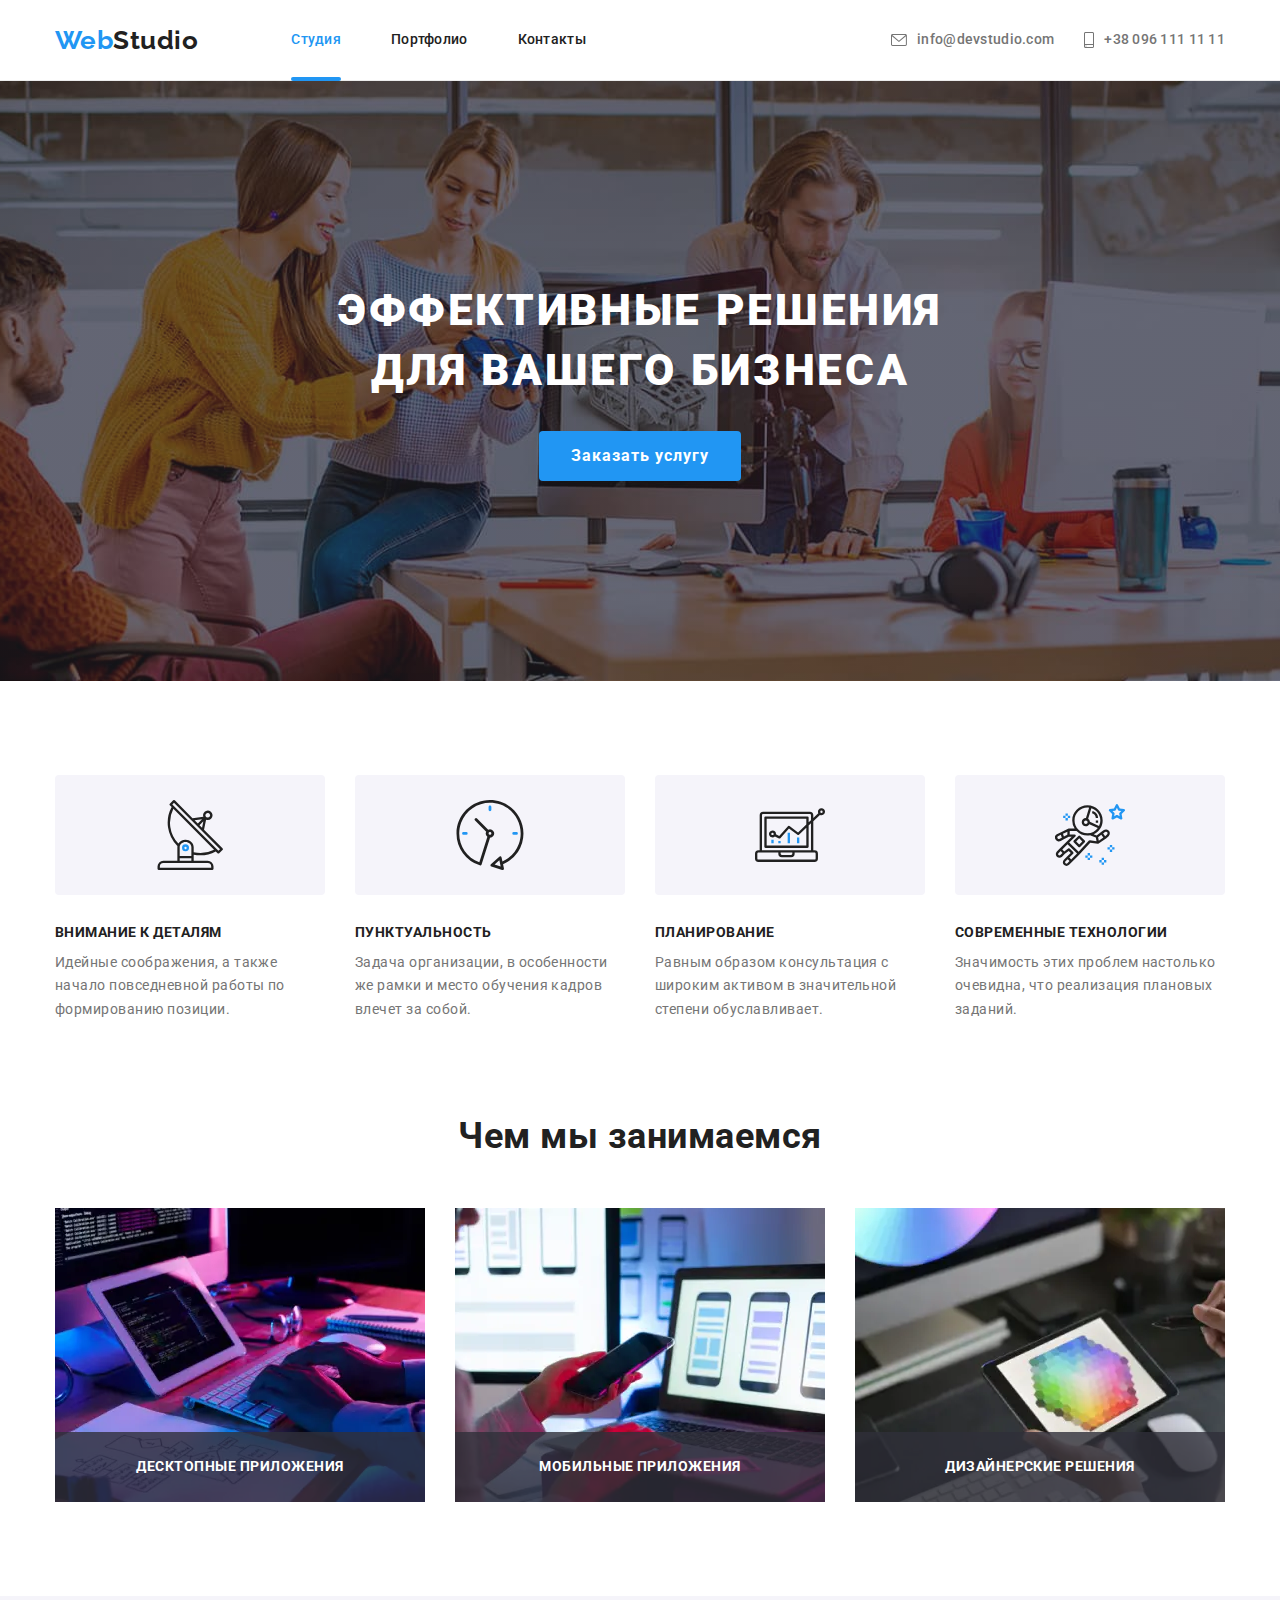
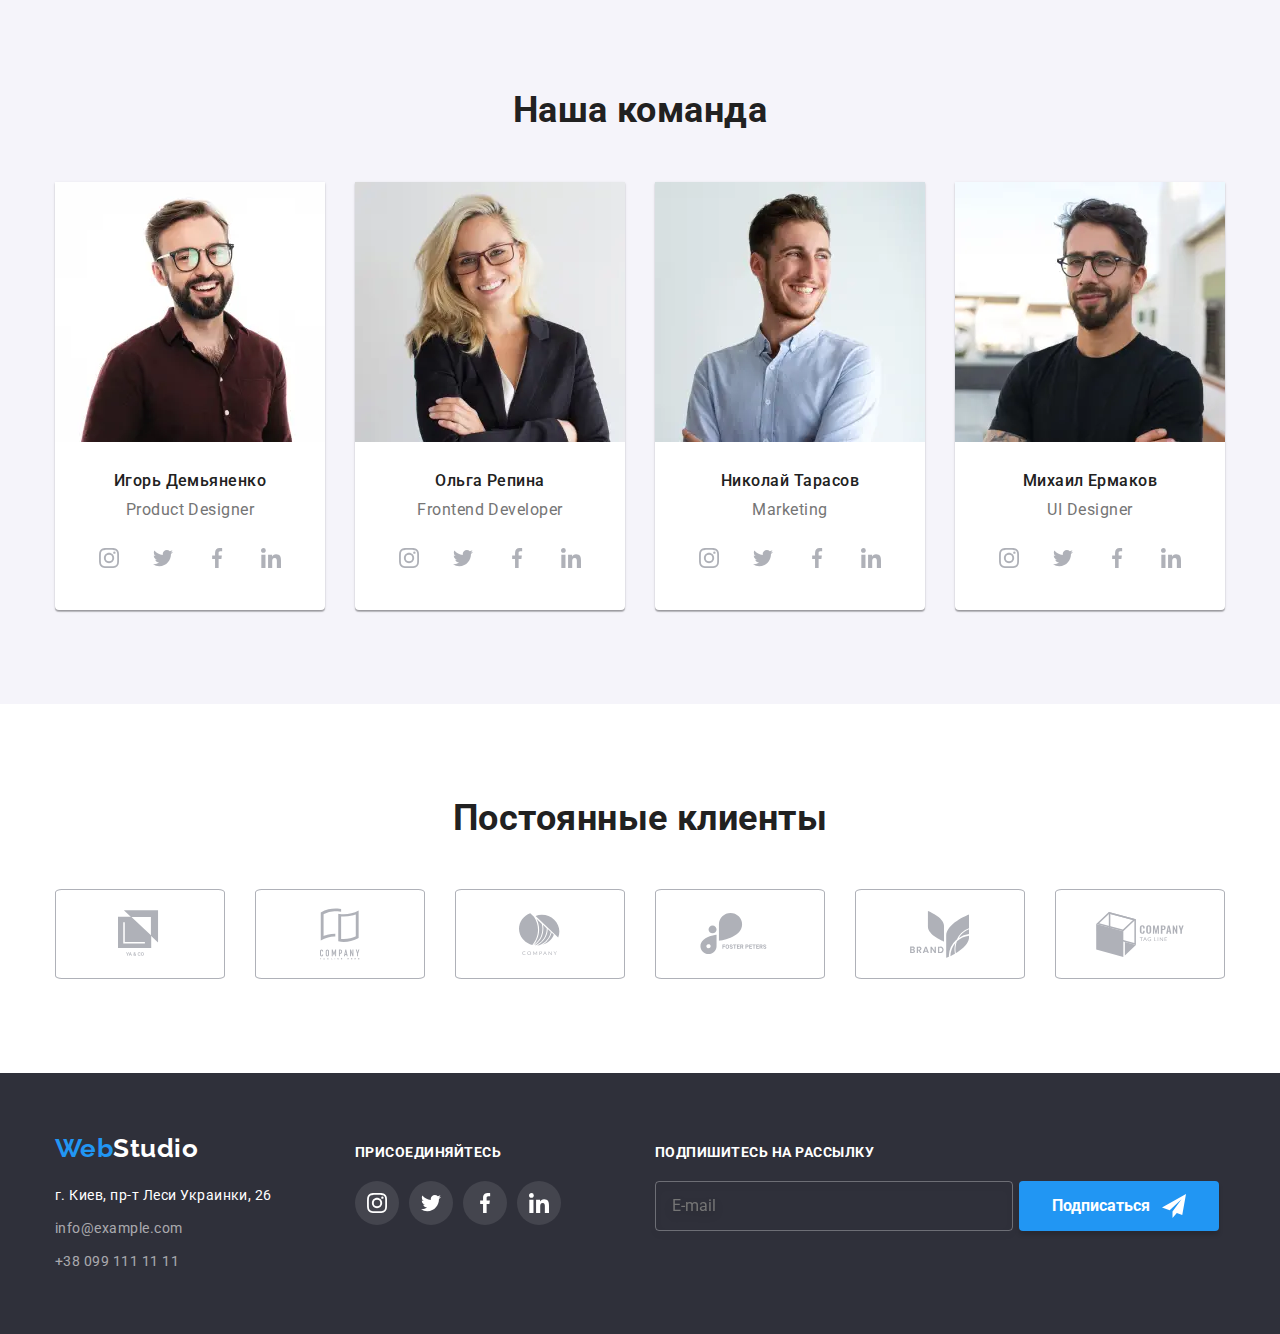
==== commit 4a023664: "done" ====
--- a/index.html
+++ b/index.html
@@ -4,7 +4,7 @@
 <head>
   <meta charset="UTF-8" />
   <meta name="viewport" content="width=device-width, initial-scale=1.0" />
-  <title>Главная</title>
+  <title>WebStudio</title>
   <link
     href="https://fonts.googleapis.com/css2?family=Oleo+Script&family=Raleway:wght@700&family=Roboto:wght@400;500;700;900&display=swap"
     rel="stylesheet" />
--- a/css/main.min.css
+++ b/css/main.min.css
@@ -1,2 +1,2 @@
-body{background-color:#ffffff;font-family:Roboto;letter-spacing:0.03em}img{display:block;max-width:100%;height:auto}h1,h2,h3,h4,h5,h6,p{margin:0}.list{padding:0;margin:0;list-style:none}.section{padding-top:60px;padding-bottom:60px}@media screen and (min-width: 1200px){.section{padding-top:94px;padding-bottom:94px}}.container{margin-left:auto;margin-right:auto;padding-left:15px;padding-right:15px}@media screen and (min-width: 480px){.container{width:480px}}@media screen and (min-width: 768px){.container{width:768px}}@media screen and (min-width: 1200px){.container{width:1200px}}.page-header{border-bottom:1px solid #ececec}@media screen and (max-width: 767px){.container-nav{padding-top:10px;padding-bottom:10px}}.main-nav{display:-webkit-box;display:-ms-flexbox;display:flex;-webkit-box-align:center;-ms-flex-align:center;align-items:center}@media screen and (max-width: 767px){.main-nav{-webkit-box-pack:justify;-ms-flex-pack:justify;justify-content:space-between}}.menu-container{z-index:1;display:-webkit-box;display:-ms-flexbox;display:flex;-webkit-box-flex:1;-ms-flex-positive:1;flex-grow:1}@media screen and (max-width: 767px){.menu-container{position:absolute;display:none;top:100%;left:0;padding-top:60px;padding-bottom:60px;width:100%;text-align:center;background-color:#ffffff;-webkit-box-shadow:0px 4px 8px rgba(0,0,0,0.04),0px 2px 4px rgba(0,0,0,0.08),0px 1px 3px rgba(0,0,0,0.16);box-shadow:0px 4px 8px rgba(0,0,0,0.04),0px 2px 4px rgba(0,0,0,0.08),0px 1px 3px rgba(0,0,0,0.16)}.menu-container.is-open{display:block}}@media screen and (min-width: 768px){.list-nav{display:-webkit-box;display:-ms-flexbox;display:flex;-webkit-box-align:center;-ms-flex-align:center;align-items:center;margin-left:88px}}@media screen and (min-width: 1200px){.list-nav{margin-left:93px}}@media screen and (max-width: 767px){.list-nav .item{margin-bottom:40px}.list-nav .item:last-child{margin-bottom:60px}}@media screen and (min-width: 768px){.list-nav .item:not(:last-child){margin-right:50px}}.list-nav .link{display:inline-block;font-weight:500;font-size:18px;line-height:1.16;letter-spacing:0.02em;text-decoration:none;color:#212121;-webkit-transition:color 250ms cubic-bezier(0.4, 0, 0.2, 1),fill 250ms cubic-bezier(0.4, 0, 0.2, 1);transition:color 250ms cubic-bezier(0.4, 0, 0.2, 1),fill 250ms cubic-bezier(0.4, 0, 0.2, 1)}.list-nav .link:hover,.list-nav .link:focus{color:#2196f3;fill:#2196f3}@media screen and (min-width: 768px){.list-nav .link{padding-top:32px;padding-bottom:32px;font-size:14px;line-height:1.14}}.link.link-current{position:relative;color:#2196f3}.link.link-current:after{content:'';position:absolute;bottom:-1px;display:block;width:100%;height:4px;background:#2196f3;border-radius:2px}@media screen and (max-width: 767px){.link.link-current{padding-bottom:8px}}@media screen and (min-width: 768px){.adr{display:-webkit-box;display:-ms-flexbox;display:flex;-webkit-box-align:center;-ms-flex-align:center;align-items:center;margin-left:auto}}@media screen and (min-width: 1200px){.adr-list{display:-webkit-box;display:-ms-flexbox;display:flex;-webkit-box-align:center;-ms-flex-align:center;align-items:center}}.adr-list .item:not(:last-child){margin-bottom:16px}@media screen and (min-width: 768px){.adr-list .item:not(:last-child){margin-bottom:10px}}@media screen and (min-width: 1200px){.adr-list .item:not(:last-child){margin-bottom:0;margin-right:30px}}.adr-list .link{display:inline-block;font-style:normal;font-weight:500;font-size:18px;line-height:1.16;letter-spacing:0.02em;text-decoration:none;color:#757575;fill:#757575;-webkit-transition:color 250ms cubic-bezier(0.4, 0, 0.2, 1),fill 250ms cubic-bezier(0.4, 0, 0.2, 1);transition:color 250ms cubic-bezier(0.4, 0, 0.2, 1),fill 250ms cubic-bezier(0.4, 0, 0.2, 1)}.adr-list .link:hover,.adr-list .link:focus{color:#2196f3;fill:#2196f3}@media screen and (min-width: 768px){.adr-list .link{display:-webkit-box;display:-ms-flexbox;display:flex;-webkit-box-align:center;-ms-flex-align:center;align-items:center;font-size:12px;line-height:1.16}}@media screen and (min-width: 1200px){.adr-list .link{font-size:14px;line-height:1.14}}.icon-header{margin-right:10px}@media screen and (min-width: 768px) and (max-width: 1199px){.icon-header{margin-right:8px}}.logo{font-family:Raleway;font-weight:700;font-size:24px;line-height:1.16;text-decoration:none;color:#212121}@media screen and (min-width: 1200px){.logo{font-size:26px;line-height:1.19}}.logo-footer{display:inline-block;margin-bottom:20px;color:#ffffff}.logo-web{color:#2196f3}.container-hero{padding:118px 60px;background-repeat:no-repeat;background-position:center;background-size:cover;max-width:1600px;text-align:center;background-color:#2f303a;background-image:-webkit-gradient(linear, left top, left bottom, from(rgba(47,48,58,0.4)), to(rgba(47,48,58,0.4))),url(../img/hero-bg-480@1x.jpg);background-image:linear-gradient(rgba(47,48,58,0.4), rgba(47,48,58,0.4)),url(../img/hero-bg-480@1x.jpg)}@media screen and (min-device-pixel-ratio: 2), screen and (-webkit-min-device-pixel-ratio: 2), screen and (min-resolution: 192dpi), screen and (min-resolution: 2dppx){.container-hero{background-image:-webkit-gradient(linear, left top, left bottom, from(rgba(47,48,58,0.4)), to(rgba(47,48,58,0.4))),url(../img/hero-bg-480@2x.jpg);background-image:linear-gradient(rgba(47,48,58,0.4), rgba(47,48,58,0.4)),url(../img/hero-bg-480@2x.jpg)}}@media screen and (min-width: 768px){.container-hero{background-image:-webkit-gradient(linear, left top, left bottom, from(rgba(47,48,58,0.4)), to(rgba(47,48,58,0.4))),url(../img/hero-bg-768@1x.jpg);background-image:linear-gradient(rgba(47,48,58,0.4), rgba(47,48,58,0.4)),url(../img/hero-bg-768@1x.jpg)}}@media screen and (min-width: 768px) and (min-device-pixel-ratio: 2), screen and (min-width: 768px) and (-webkit-min-device-pixel-ratio: 2), screen and (min-width: 768px) and (min-resolution: 192dpi), screen and (min-width: 768px) and (min-resolution: 2dppx){.container-hero{background-image:-webkit-gradient(linear, left top, left bottom, from(rgba(47,48,58,0.4)), to(rgba(47,48,58,0.4))),url(../img/hero-bg-768@2x.jpg);background-image:linear-gradient(rgba(47,48,58,0.4), rgba(47,48,58,0.4)),url(../img/hero-bg-768@2x.jpg)}}@media screen and (min-width: 1200px){.container-hero{padding-top:200px;padding-bottom:200px;background-image:-webkit-gradient(linear, left top, left bottom, from(rgba(47,48,58,0.4)), to(rgba(47,48,58,0.4))),url(../img/hero-bg-1600@1x.jpg);background-image:linear-gradient(rgba(47,48,58,0.4), rgba(47,48,58,0.4)),url(../img/hero-bg-1600@1x.jpg)}}@media screen and (min-width: 1200px) and (min-device-pixel-ratio: 2), screen and (min-width: 1200px) and (-webkit-min-device-pixel-ratio: 2), screen and (min-width: 1200px) and (min-resolution: 192dpi), screen and (min-width: 1200px) and (min-resolution: 2dppx){.container-hero{background-image:-webkit-gradient(linear, left top, left bottom, from(rgba(47,48,58,0.4)), to(rgba(47,48,58,0.4))),url(../img/hero-bg-1600@2x.jpg);background-image:linear-gradient(rgba(47,48,58,0.4), rgba(47,48,58,0.4)),url(../img/hero-bg-1600@2x.jpg)}}.hero-heading{margin-top:0;margin-bottom:30px;margin-left:auto;margin-right:auto;max-width:360px;font-weight:900;font-size:26px;line-height:1.61;letter-spacing:0.06em;text-transform:uppercase;color:#ffffff}@media screen and (min-width: 1200px){.hero-heading{max-width:696px;font-size:44px;line-height:1.36}}.button{padding:10px 32px;border:none;border-radius:4px;text-decoration:none;font-weight:700;font-size:16px;line-height:1.87;letter-spacing:0.06em;background-color:#2196f3;color:#ffffff}@media screen and (min-width: 768px){.features-list{display:-webkit-box;display:-ms-flexbox;display:flex;-ms-flex-wrap:wrap;flex-wrap:wrap}}@media screen and (min-width: 1200px){.features-list{-ms-flex-wrap:nowrap;flex-wrap:nowrap}}@media screen and (min-width: 768px) and (max-width: 1199px){.features-list .item{width:calc((100% - 30px) / 2)}.features-list .item:nth-child(2n-1){margin-right:30px}.features-list .item:nth-last-child(-n+2){margin-bottom:0px}}@media screen and (max-width: 1199px){.features-list .item:not(:last-child){margin-bottom:30px}}@media screen and (min-width: 1200px){.features-list .item{width:calc((100% - 30px * 3) / 4)}.features-list .item:not(:last-child){margin-right:30px}}.box-features{display:-webkit-box;display:-ms-flexbox;display:flex;-webkit-box-align:center;-ms-flex-align:center;align-items:center;-webkit-box-pack:center;-ms-flex-pack:center;justify-content:center;margin-bottom:30px;border:none;height:120px;border-radius:4px;background-color:#f5f4fa}.features-list .heading{margin-top:0px;margin-bottom:10px;font-weight:700;font-size:14px;line-height:1.14;text-transform:uppercase;color:#212121}.features-list .text{font-size:14px;line-height:1.71;color:#757575}.section.wwd{display:none;padding-top:0}@media screen and (min-width: 1200px){.section.wwd{display:block}}.wwd-heading{margin-bottom:50px;font-weight:700;font-size:36px;line-height:1.16;text-align:center;color:#212121}.wwd-list{display:-webkit-box;display:-ms-flexbox;display:flex}.wwd-list .item{position:relative;width:calc((100% - 2 * 30px) / 3)}.wwd-list .item:not(:last-child){margin-right:30px}.wwd-bars-text{position:absolute;bottom:0;margin:0;padding:27px 0px;width:100%;font-weight:700;font-size:14px;line-height:1.14;text-transform:uppercase;text-align:center;color:#ffffff;background-color:rgba(47,48,58,0.8)}.section.team{background-color:#f5f4fa}.team-heading{margin-bottom:30px;font-weight:700;font-size:28px;line-height:1.17;text-align:center;color:#212121}@media screen and (min-width: 1200px){.team-heading{font-size:36px;line-height:1.16}}@media screen and (min-width: 768px){.team .list{display:-webkit-box;display:-ms-flexbox;display:flex;-ms-flex-wrap:wrap;flex-wrap:wrap}}.team .item{background-color:#ffffff;-webkit-box-shadow:0px 1px 3px rgba(0,0,0,0.12),0px 1px 1px rgba(0,0,0,0.14),0px 2px 1px rgba(0,0,0,0.2);box-shadow:0px 1px 3px rgba(0,0,0,0.12),0px 1px 1px rgba(0,0,0,0.14),0px 2px 1px rgba(0,0,0,0.2);border-radius:0px 0px 4px 4px}@media screen and (max-width: 767px){.team .item:not(:last-child){margin-bottom:30px}}@media screen and (min-width: 768px) and (max-width: 1199px){.team .item{width:calc((100% - 30px) / 2)}.team .item:nth-child(2n-1){margin-right:30px}.team .item:nth-child(-n+2){margin-bottom:30px}}@media screen and (min-width: 1200px){.team .item{width:calc((100% - 30px * 3) / 4)}.team .item:not(:last-child){margin-right:30px}}.name{margin-top:30px;margin-bottom:10px;font-weight:500;font-size:16px;line-height:1.18;text-align:center;color:#212121}.role{margin-bottom:16px;font-size:16px;line-height:1.18;text-align:center;color:#757575}.list-social{display:-webkit-box;display:-ms-flexbox;display:flex;-webkit-box-pack:center;-ms-flex-pack:center;justify-content:center;padding-bottom:30px}.list-social .item-icon{width:44px;height:44px}.list-social .item-icon:not(:last-child){margin-right:10px}.link-social{display:-webkit-box;display:-ms-flexbox;display:flex;-webkit-box-pack:center;-ms-flex-pack:center;justify-content:center;-webkit-box-align:center;-ms-flex-align:center;align-items:center;width:44px;height:44px;border-radius:50%;fill:#afb1b8;-webkit-transition:background-color 250ms cubic-bezier(0.4, 0, 0.2, 1),fill 250ms cubic-bezier(0.4, 0, 0.2, 1);transition:background-color 250ms cubic-bezier(0.4, 0, 0.2, 1),fill 250ms cubic-bezier(0.4, 0, 0.2, 1)}.link-social:hover,.link-social:focus{background-color:#2196f3;fill:#ffffff}.section-heading{margin-bottom:30px;font-weight:700;font-size:28px;line-height:1.17;text-align:center;color:#212121}@media screen and (min-width: 1200px){.section-heading{margin-bottom:50px;font-size:36px;line-height:1.16}}.list-clients{display:-webkit-box;display:-ms-flexbox;display:flex;-ms-flex-wrap:wrap;flex-wrap:wrap}.clients .item{margin-bottom:30px;width:calc((100% - 30px) / 2)}.clients .item:nth-last-child(-n+2){margin-bottom:0px}.clients .item:nth-child(2n-1){margin-right:30px}@media screen and (min-width: 768px) and (max-width: 1199px){.clients .item{margin-bottom:30px;margin-right:30px;width:calc((100% - 30px * 2) / 3)}.clients .item:nth-last-child(-n+3){margin-bottom:0px}.clients .item:nth-child(3n){margin-right:0px}}@media screen and (min-width: 1200px){.clients .item{margin-bottom:0;width:calc((100% - 30px * 5) / 6)}.clients .item:not(:last-child){margin-right:30px}}.link-clients{display:-webkit-box;display:-ms-flexbox;display:flex;-webkit-box-pack:center;-ms-flex-pack:center;justify-content:center;-webkit-box-align:center;-ms-flex-align:center;align-items:center;height:90px;border-radius:4%;border:1px solid #afb1b8;fill:#afb1b8;-webkit-transition:border 250ms cubic-bezier(0.4, 0, 0.2, 1),fill 250ms cubic-bezier(0.4, 0, 0.2, 1);transition:border 250ms cubic-bezier(0.4, 0, 0.2, 1),fill 250ms cubic-bezier(0.4, 0, 0.2, 1)}.link-clients:hover,.link-clients:focus{fill:#2196f3;border:1px solid #2196f3}.page-footer{background-color:#2f303a}.container-footer{padding-top:60px;padding-bottom:60px;text-align:center}.container-footer .item:not(:last-child){margin-bottom:9px}@media screen and (min-width: 768px){.container-footer{display:-webkit-box;display:-ms-flexbox;display:flex;-ms-flex-wrap:wrap;flex-wrap:wrap;-webkit-box-pack:justify;-ms-flex-pack:justify;justify-content:space-between;-webkit-box-align:baseline;-ms-flex-align:baseline;align-items:baseline}}@media screen and (min-width: 1200px){.container-footer{-ms-flex-wrap:nowrap;flex-wrap:nowrap;text-align:left}}.footer-box:last-child{width:100%}@media screen and (min-width: 768px){.footer-box{width:50%}}@media screen and (max-width: 1199px){.footer-box:not(:last-child){margin-bottom:60px}}@media screen and (min-width: 1200px){.footer-box{margin-right:30px;width:calc((50% - 45px) / 2)}.footer-box:last-child{margin-right:0;width:calc(50% - 15px)}}.list-footer{display:-webkit-box;display:-ms-flexbox;display:flex}.list-footer .item-icon:not(:last-child){margin-right:10px}@media screen and (max-width: 1199px){.list-footer{-webkit-box-pack:center;-ms-flex-pack:center;justify-content:center}}.footer-location{font-size:14px;line-height:1.71;font-style:normal;text-decoration:none;color:#ffffff}.footer-address{font-size:14px;line-height:1.71;font-style:normal;text-decoration:none;color:rgba(255,255,255,0.6)}.heading-footer{margin-top:0;margin-bottom:20px;font-weight:700;font-size:14px;line-height:1.14;text-transform:uppercase;color:#ffffff}.link-footer{display:-webkit-box;display:-ms-flexbox;display:flex;-webkit-box-pack:center;-ms-flex-pack:center;justify-content:center;-webkit-box-align:center;-ms-flex-align:center;align-items:center;width:44px;height:44px;border-radius:50%;fill:#ffffff;background-color:rgba(255,255,255,0.1);-webkit-transition:background-color 250ms cubic-bezier(0.4, 0, 0.2, 1);transition:background-color 250ms cubic-bezier(0.4, 0, 0.2, 1)}.link-footer:hover,.link-footer:focus{background-color:#2196f3}@media screen and (min-width: 1200px){.form-subscribe{display:-webkit-box;display:-ms-flexbox;display:flex}}.input-subscribe{padding:12px 16px;outline:none;width:100%;max-width:450px;font-size:16px;line-height:1.25;border-radius:4px;color:rgba(255,255,255,0.6);background-color:transparent;border:1px solid rgba(255,255,255,0.3);-webkit-filter:drop-shadow(0px 4px 4px rgba(0,0,0,0.15));filter:drop-shadow(0px 4px 4px rgba(0,0,0,0.15))}.input-subscribe:focus{border:1px solid #2196f3}@media screen and (max-width: 1199px){.input-subscribe{margin-bottom:20px}}@media screen and (min-width: 1200px){.input-subscribe{max-width:358px}}.btn-subscribe{display:-webkit-box;display:-ms-flexbox;display:flex;-webkit-box-pack:center;-ms-flex-pack:center;justify-content:center;-webkit-box-align:center;-ms-flex-align:center;align-items:center;margin-left:auto;margin-right:auto;padding-top:10px;padding-bottom:10px;border:none;width:200px;font-weight:700;font-size:16px;line-height:1.87;background:#2196f3;color:#ffffff;-webkit-box-shadow:0px 4px 4px rgba(0,0,0,0.15);box-shadow:0px 4px 4px rgba(0,0,0,0.15);border-radius:4px}.icon-subscribe{margin-left:12px;fill:#ffffff}.backdrop{z-index:2;position:fixed;top:0;left:0;height:100%;width:100%;overflow-y:scroll;opacity:1;background-color:rgba(0,0,0,0.2);-webkit-transition:opacity 250ms cubic-bezier(0.4, 0, 0.2, 1);transition:opacity 250ms cubic-bezier(0.4, 0, 0.2, 1)}.backdrop.is-hidden{opacity:0;pointer-events:none}.modal{position:relative;margin-top:auto;margin-left:auto;margin-right:auto;max-width:450px;width:100%;background-color:#ffffff;-webkit-box-shadow:0px 1px 3px rgba(0,0,0,0.12),0px 1px 1px rgba(0,0,0,0.14),0px 2px 1px rgba(0,0,0,0.2);box-shadow:0px 1px 3px rgba(0,0,0,0.12),0px 1px 1px rgba(0,0,0,0.14),0px 2px 1px rgba(0,0,0,0.2);border-radius:4px}@media screen and (min-width: 1200px){.modal{position:absolute;top:50%;left:50%;min-width:528px;-webkit-transform:translate(-50%, -50%) scale(1);transform:translate(-50%, -50%) scale(1);-webkit-transition:-webkit-transform 250ms cubic-bezier(0.4, 0, 0.2, 1);transition:-webkit-transform 250ms cubic-bezier(0.4, 0, 0.2, 1);transition:transform 250ms cubic-bezier(0.4, 0, 0.2, 1);transition:transform 250ms cubic-bezier(0.4, 0, 0.2, 1), -webkit-transform 250ms cubic-bezier(0.4, 0, 0.2, 1)}}@media screen and (min-width: 1200px){.backdrop.is-hidden .modal{-webkit-transform:translate(-50%, -50%) scale(0);transform:translate(-50%, -50%) scale(0)}}.modal-btn{position:absolute;top:8px;right:8px;width:30px;height:30px;background:#ffffff;border:1px solid rgba(0,0,0,0.1);border-radius:50%;-webkit-transition:fill 250ms cubic-bezier(0.4, 0, 0.2, 1);transition:fill 250ms cubic-bezier(0.4, 0, 0.2, 1)}.modal-btn:hover,.modal-btn:focus{fill:#2196f3}.form{padding:40px}.form-title{text-align:center;margin:0px 0px 12px 0px;font-weight:700;font-size:20px;line-height:1.5}@media screen and (min-width: 1200px){.form-title{line-height:1.15}}.label-form{position:relative;display:-webkit-box;display:-ms-flexbox;display:flex;-webkit-box-orient:vertical;-webkit-box-direction:normal;-ms-flex-direction:column;flex-direction:column;margin-bottom:10px}.label-form:last-of-type{display:inline-block;vertical-align:middle;margin-top:10px;margin-bottom:30px}.label-text{margin-bottom:4px;font-size:12px;line-height:1.16;letter-spacing:0.01em;color:#757575}.input-form{padding:11px 11px 11px 42px;outline:none;border:1px solid rgba(33,33,33,0.2);border-radius:4px}.input-form:focus{border:1px solid #2196f3}.input-form:focus+.label-icon{fill:#2196f3}.label-icon{position:absolute;left:12px;top:50%;fill:#212121}.label-comment{outline:none;resize:none;max-width:448px;height:120px;padding:12px 16px;font-size:12px;line-height:1.16;letter-spacing:0.01em;border:1px solid rgba(33,33,33,0.2);border-radius:4px}.label-comment::-webkit-input-placeholder{font-size:14px;line-height:1.14;letter-spacing:0.01em;color:rgba(117,117,117,0.5)}.label-comment:-ms-input-placeholder{font-size:14px;line-height:1.14;letter-spacing:0.01em;color:rgba(117,117,117,0.5)}.label-comment::-ms-input-placeholder{font-size:14px;line-height:1.14;letter-spacing:0.01em;color:rgba(117,117,117,0.5)}.label-comment::placeholder{font-size:14px;line-height:1.14;letter-spacing:0.01em;color:rgba(117,117,117,0.5)}.label-comment:focus{border:1px solid #2196f3}.input-checkbox{position:absolute;width:1px;height:1px;margin:-1px;border:0;padding:0;clip:rect(0 0 0 0);overflow:hidden}.input-checkbox:checked ~ .label-icon-check{border:0px solid #2196f3;fill:#2196f3}.label-icon-check{vertical-align:middle;fill:#ffffff;border:2px solid #212121;border-radius:2px}.checkbox-text{font-size:12px;line-height:1.16;color:#757575}@media screen and (min-width: 1200px){.checkbox-text{font-size:14px;line-height:1.71}}.checkbox-link{color:#2196f3}@media screen and (max-width: 767px){.page-header{position:relative}}.btn-menu{margin:0;padding:0;border:none;background-color:transparent;-webkit-transition:fill 250ms cubic-bezier(0.4, 0, 0.2, 1);transition:fill 250ms cubic-bezier(0.4, 0, 0.2, 1)}.btn-menu .icon-menu-close{display:none}.btn-menu.is-open .icon-menu-open{display:none}.btn-menu.is-open .icon-menu-close{display:block}.btn-menu:hover,.btn-menu:focus{fill:#2196f3}@media screen and (min-width: 768px){.btn-menu{display:none}}
+body{background-color:#ffffff;font-family:Roboto;letter-spacing:0.03em}img{display:block;max-width:100%;height:auto}h1,h2,h3,h4,h5,h6,p{margin:0}.list{padding:0;margin:0;list-style:none}.section{padding-top:60px;padding-bottom:60px}@media screen and (min-width: 1200px){.section{padding-top:94px;padding-bottom:94px}}.container{margin-left:auto;margin-right:auto;padding-left:15px;padding-right:15px}@media screen and (min-width: 480px){.container{width:480px}}@media screen and (min-width: 768px){.container{width:768px}}@media screen and (min-width: 1200px){.container{width:1200px}}.section-heading{margin-bottom:30px;font-weight:700;font-size:28px;line-height:1.17;text-align:center;color:#212121}@media screen and (min-width: 1200px){.section-heading{margin-bottom:50px;font-size:36px;line-height:1.16}}.page-header{border-bottom:1px solid #ececec}@media screen and (max-width: 767px){.container-nav{padding-top:10px;padding-bottom:10px}}.main-nav{display:-webkit-box;display:-ms-flexbox;display:flex;-webkit-box-align:center;-ms-flex-align:center;align-items:center}@media screen and (max-width: 767px){.main-nav{-webkit-box-pack:justify;-ms-flex-pack:justify;justify-content:space-between}}.menu-container{z-index:1;display:-webkit-box;display:-ms-flexbox;display:flex;-webkit-box-flex:1;-ms-flex-positive:1;flex-grow:1}@media screen and (max-width: 767px){.menu-container{position:absolute;display:none;top:100%;left:0;padding-top:60px;padding-bottom:60px;width:100%;text-align:center;background-color:#ffffff;-webkit-box-shadow:0px 4px 8px rgba(0,0,0,0.04),0px 2px 4px rgba(0,0,0,0.08),0px 1px 3px rgba(0,0,0,0.16);box-shadow:0px 4px 8px rgba(0,0,0,0.04),0px 2px 4px rgba(0,0,0,0.08),0px 1px 3px rgba(0,0,0,0.16)}.menu-container.is-open{display:block}}@media screen and (min-width: 768px){.list-nav{display:-webkit-box;display:-ms-flexbox;display:flex;-webkit-box-align:center;-ms-flex-align:center;align-items:center;margin-left:88px}}@media screen and (min-width: 1200px){.list-nav{margin-left:93px}}@media screen and (max-width: 767px){.list-nav .item{margin-bottom:40px}.list-nav .item:last-child{margin-bottom:60px}}@media screen and (min-width: 768px){.list-nav .item:not(:last-child){margin-right:50px}}.list-nav .link{display:inline-block;font-weight:500;font-size:18px;line-height:1.16;letter-spacing:0.02em;text-decoration:none;color:#212121;-webkit-transition:color 250ms cubic-bezier(0.4, 0, 0.2, 1),fill 250ms cubic-bezier(0.4, 0, 0.2, 1);transition:color 250ms cubic-bezier(0.4, 0, 0.2, 1),fill 250ms cubic-bezier(0.4, 0, 0.2, 1)}.list-nav .link:hover,.list-nav .link:focus{color:#2196f3;fill:#2196f3}@media screen and (min-width: 768px){.list-nav .link{padding-top:32px;padding-bottom:32px;font-size:14px;line-height:1.14}}.link.link-current{position:relative;color:#2196f3}.link.link-current:after{content:'';position:absolute;bottom:-1px;display:block;width:100%;height:4px;background:#2196f3;border-radius:2px}@media screen and (max-width: 767px){.link.link-current{padding-bottom:8px}}@media screen and (min-width: 768px){.adr{display:-webkit-box;display:-ms-flexbox;display:flex;-webkit-box-align:center;-ms-flex-align:center;align-items:center;margin-left:auto}}@media screen and (min-width: 1200px){.adr-list{display:-webkit-box;display:-ms-flexbox;display:flex;-webkit-box-align:center;-ms-flex-align:center;align-items:center}}.adr-list .item:not(:last-child){margin-bottom:16px}@media screen and (min-width: 768px){.adr-list .item:not(:last-child){margin-bottom:10px}}@media screen and (min-width: 1200px){.adr-list .item:not(:last-child){margin-bottom:0;margin-right:30px}}.adr-list .link{display:inline-block;font-style:normal;font-weight:500;font-size:18px;line-height:1.16;letter-spacing:0.02em;text-decoration:none;color:#757575;fill:#757575;-webkit-transition:color 250ms cubic-bezier(0.4, 0, 0.2, 1),fill 250ms cubic-bezier(0.4, 0, 0.2, 1);transition:color 250ms cubic-bezier(0.4, 0, 0.2, 1),fill 250ms cubic-bezier(0.4, 0, 0.2, 1)}.adr-list .link:hover,.adr-list .link:focus{color:#2196f3;fill:#2196f3}@media screen and (min-width: 768px){.adr-list .link{display:-webkit-box;display:-ms-flexbox;display:flex;-webkit-box-align:center;-ms-flex-align:center;align-items:center;font-size:12px;line-height:1.16}}@media screen and (min-width: 1200px){.adr-list .link{padding-top:32px;padding-bottom:32px;font-size:14px;line-height:1.14}}.icon-header{margin-right:10px}@media screen and (min-width: 768px) and (max-width: 1199px){.icon-header{margin-right:8px}}.logo{font-family:Raleway;font-weight:700;font-size:24px;line-height:1.16;text-decoration:none;color:#212121}@media screen and (min-width: 1200px){.logo{font-size:26px;line-height:1.19}}.logo-footer{display:inline-block;margin-bottom:20px;color:#ffffff}.logo-web{color:#2196f3}.container-hero{padding:118px 60px;background-repeat:no-repeat;background-position:center;background-size:cover;max-width:1600px;text-align:center;background-color:#2f303a;background-image:-webkit-gradient(linear, left top, left bottom, from(rgba(47,48,58,0.4)), to(rgba(47,48,58,0.4))),url(../img/hero-bg-480@1x.jpg);background-image:linear-gradient(rgba(47,48,58,0.4), rgba(47,48,58,0.4)),url(../img/hero-bg-480@1x.jpg)}@media screen and (min-device-pixel-ratio: 2), screen and (-webkit-min-device-pixel-ratio: 2), screen and (min-resolution: 192dpi), screen and (min-resolution: 2dppx){.container-hero{background-image:-webkit-gradient(linear, left top, left bottom, from(rgba(47,48,58,0.4)), to(rgba(47,48,58,0.4))),url(../img/hero-bg-480@2x.jpg);background-image:linear-gradient(rgba(47,48,58,0.4), rgba(47,48,58,0.4)),url(../img/hero-bg-480@2x.jpg)}}@media screen and (min-width: 768px){.container-hero{background-image:-webkit-gradient(linear, left top, left bottom, from(rgba(47,48,58,0.4)), to(rgba(47,48,58,0.4))),url(../img/hero-bg-768@1x.jpg);background-image:linear-gradient(rgba(47,48,58,0.4), rgba(47,48,58,0.4)),url(../img/hero-bg-768@1x.jpg)}}@media screen and (min-width: 768px) and (min-device-pixel-ratio: 2), screen and (min-width: 768px) and (-webkit-min-device-pixel-ratio: 2), screen and (min-width: 768px) and (min-resolution: 192dpi), screen and (min-width: 768px) and (min-resolution: 2dppx){.container-hero{background-image:-webkit-gradient(linear, left top, left bottom, from(rgba(47,48,58,0.4)), to(rgba(47,48,58,0.4))),url(../img/hero-bg-768@2x.jpg);background-image:linear-gradient(rgba(47,48,58,0.4), rgba(47,48,58,0.4)),url(../img/hero-bg-768@2x.jpg)}}@media screen and (min-width: 1200px){.container-hero{padding-top:200px;padding-bottom:200px;background-image:-webkit-gradient(linear, left top, left bottom, from(rgba(47,48,58,0.4)), to(rgba(47,48,58,0.4))),url(../img/hero-bg-1600@1x.jpg);background-image:linear-gradient(rgba(47,48,58,0.4), rgba(47,48,58,0.4)),url(../img/hero-bg-1600@1x.jpg)}}@media screen and (min-width: 1200px) and (min-device-pixel-ratio: 2), screen and (min-width: 1200px) and (-webkit-min-device-pixel-ratio: 2), screen and (min-width: 1200px) and (min-resolution: 192dpi), screen and (min-width: 1200px) and (min-resolution: 2dppx){.container-hero{background-image:-webkit-gradient(linear, left top, left bottom, from(rgba(47,48,58,0.4)), to(rgba(47,48,58,0.4))),url(../img/hero-bg-1600@2x.jpg);background-image:linear-gradient(rgba(47,48,58,0.4), rgba(47,48,58,0.4)),url(../img/hero-bg-1600@2x.jpg)}}.hero-heading{margin-top:0;margin-bottom:30px;margin-left:auto;margin-right:auto;max-width:360px;font-weight:900;font-size:26px;line-height:1.61;letter-spacing:0.06em;text-transform:uppercase;color:#ffffff}@media screen and (min-width: 1200px){.hero-heading{max-width:696px;font-size:44px;line-height:1.36}}.button{padding:10px 32px;border:none;border-radius:4px;text-decoration:none;font-weight:700;font-size:16px;line-height:1.87;letter-spacing:0.06em;background-color:#2196f3;color:#ffffff}@media screen and (min-width: 768px){.features-list{display:-webkit-box;display:-ms-flexbox;display:flex;-ms-flex-wrap:wrap;flex-wrap:wrap}}@media screen and (min-width: 1200px){.features-list{-ms-flex-wrap:nowrap;flex-wrap:nowrap}}@media screen and (min-width: 768px) and (max-width: 1199px){.features-list .item{width:calc((100% - 30px) / 2)}.features-list .item:nth-child(2n-1){margin-right:30px}.features-list .item:nth-last-child(-n+2){margin-bottom:0px}}@media screen and (max-width: 1199px){.features-list .item:not(:last-child){margin-bottom:30px}}@media screen and (min-width: 1200px){.features-list .item{width:calc((100% - 30px * 3) / 4)}.features-list .item:not(:last-child){margin-right:30px}}.box-features{display:-webkit-box;display:-ms-flexbox;display:flex;-webkit-box-align:center;-ms-flex-align:center;align-items:center;-webkit-box-pack:center;-ms-flex-pack:center;justify-content:center;margin-bottom:30px;border:none;height:120px;border-radius:4px;background-color:#f5f4fa}.features-list .heading{margin-top:0px;margin-bottom:10px;font-weight:700;font-size:14px;line-height:1.14;text-transform:uppercase;color:#212121}.features-list .text{font-size:14px;line-height:1.71;color:#757575}.section.wwd{display:none;padding-top:0}@media screen and (min-width: 1200px){.section.wwd{display:block}}.wwd-list{display:-webkit-box;display:-ms-flexbox;display:flex}.wwd-list .item{position:relative;width:calc((100% - 2 * 30px) / 3)}.wwd-list .item:not(:last-child){margin-right:30px}.wwd-bars-text{position:absolute;bottom:0;margin:0;padding:27px 0px;width:100%;font-weight:700;font-size:14px;line-height:1.14;text-transform:uppercase;text-align:center;color:#ffffff;background-color:rgba(47,48,58,0.8)}.section.team{background-color:#f5f4fa}@media screen and (min-width: 768px){.team .list{display:-webkit-box;display:-ms-flexbox;display:flex;-ms-flex-wrap:wrap;flex-wrap:wrap}}.team .item{background-color:#ffffff;-webkit-box-shadow:0px 1px 3px rgba(0,0,0,0.12),0px 1px 1px rgba(0,0,0,0.14),0px 2px 1px rgba(0,0,0,0.2);box-shadow:0px 1px 3px rgba(0,0,0,0.12),0px 1px 1px rgba(0,0,0,0.14),0px 2px 1px rgba(0,0,0,0.2);border-radius:0px 0px 4px 4px}@media screen and (max-width: 767px){.team .item:not(:last-child){margin-bottom:30px}}@media screen and (min-width: 768px) and (max-width: 1199px){.team .item{width:calc((100% - 30px) / 2)}.team .item:nth-child(2n-1){margin-right:30px}.team .item:nth-child(-n+2){margin-bottom:30px}}@media screen and (min-width: 1200px){.team .item{width:calc((100% - 30px * 3) / 4)}.team .item:not(:last-child){margin-right:30px}}.name{margin-top:30px;margin-bottom:10px;font-weight:500;font-size:16px;line-height:1.18;text-align:center;color:#212121}.role{margin-bottom:16px;font-size:16px;line-height:1.18;text-align:center;color:#757575}.list-social{display:-webkit-box;display:-ms-flexbox;display:flex;-webkit-box-pack:center;-ms-flex-pack:center;justify-content:center;padding-bottom:30px}.list-social .item-icon{width:44px;height:44px}.list-social .item-icon:not(:last-child){margin-right:10px}.link-social{display:-webkit-box;display:-ms-flexbox;display:flex;-webkit-box-pack:center;-ms-flex-pack:center;justify-content:center;-webkit-box-align:center;-ms-flex-align:center;align-items:center;width:44px;height:44px;border-radius:50%;fill:#afb1b8;-webkit-transition:background-color 250ms cubic-bezier(0.4, 0, 0.2, 1),fill 250ms cubic-bezier(0.4, 0, 0.2, 1);transition:background-color 250ms cubic-bezier(0.4, 0, 0.2, 1),fill 250ms cubic-bezier(0.4, 0, 0.2, 1)}.link-social:hover,.link-social:focus{background-color:#2196f3;fill:#ffffff}.list-clients{display:-webkit-box;display:-ms-flexbox;display:flex;-ms-flex-wrap:wrap;flex-wrap:wrap}.clients .item{margin-bottom:30px;width:calc((100% - 30px) / 2)}.clients .item:nth-last-child(-n+2){margin-bottom:0px}.clients .item:nth-child(2n-1){margin-right:30px}@media screen and (min-width: 768px) and (max-width: 1199px){.clients .item{margin-bottom:30px;margin-right:30px;width:calc((100% - 30px * 2) / 3)}.clients .item:nth-last-child(-n+3){margin-bottom:0px}.clients .item:nth-child(3n){margin-right:0px}}@media screen and (min-width: 1200px){.clients .item{margin-bottom:0;width:calc((100% - 30px * 5) / 6)}.clients .item:not(:last-child){margin-right:30px}}.link-clients{display:-webkit-box;display:-ms-flexbox;display:flex;-webkit-box-pack:center;-ms-flex-pack:center;justify-content:center;-webkit-box-align:center;-ms-flex-align:center;align-items:center;height:90px;border-radius:4%;border:1px solid #afb1b8;fill:#afb1b8;-webkit-transition:border 250ms cubic-bezier(0.4, 0, 0.2, 1),fill 250ms cubic-bezier(0.4, 0, 0.2, 1);transition:border 250ms cubic-bezier(0.4, 0, 0.2, 1),fill 250ms cubic-bezier(0.4, 0, 0.2, 1)}.link-clients:hover,.link-clients:focus{fill:#2196f3;border:1px solid #2196f3}.page-footer{background-color:#2f303a}.container-footer{padding-top:60px;padding-bottom:60px;text-align:center}.container-footer .item:not(:last-child){margin-bottom:9px}@media screen and (min-width: 768px){.container-footer{display:-webkit-box;display:-ms-flexbox;display:flex;-ms-flex-wrap:wrap;flex-wrap:wrap;-webkit-box-pack:justify;-ms-flex-pack:justify;justify-content:space-between;-webkit-box-align:baseline;-ms-flex-align:baseline;align-items:baseline}}@media screen and (min-width: 1200px){.container-footer{-ms-flex-wrap:nowrap;flex-wrap:nowrap;text-align:left}}.footer-box:last-child{width:100%}@media screen and (min-width: 768px){.footer-box{width:50%}}@media screen and (max-width: 1199px){.footer-box:not(:last-child){margin-bottom:60px}}@media screen and (min-width: 1200px){.footer-box{margin-right:30px;width:calc((50% - 45px) / 2)}.footer-box:last-child{margin-right:0;width:calc(50% - 15px)}}.list-footer{display:-webkit-box;display:-ms-flexbox;display:flex}.list-footer .item-icon:not(:last-child){margin-right:10px}@media screen and (max-width: 1199px){.list-footer{-webkit-box-pack:center;-ms-flex-pack:center;justify-content:center}}.footer-location{font-size:14px;line-height:1.71;font-style:normal;text-decoration:none;color:#ffffff}.footer-address{font-size:14px;line-height:1.71;font-style:normal;text-decoration:none;color:rgba(255,255,255,0.6)}.heading-footer{margin-top:0;margin-bottom:20px;font-weight:700;font-size:14px;line-height:1.14;text-transform:uppercase;color:#ffffff}.link-footer{display:-webkit-box;display:-ms-flexbox;display:flex;-webkit-box-pack:center;-ms-flex-pack:center;justify-content:center;-webkit-box-align:center;-ms-flex-align:center;align-items:center;width:44px;height:44px;border-radius:50%;fill:#ffffff;background-color:rgba(255,255,255,0.1);-webkit-transition:background-color 250ms cubic-bezier(0.4, 0, 0.2, 1);transition:background-color 250ms cubic-bezier(0.4, 0, 0.2, 1)}.link-footer:hover,.link-footer:focus{background-color:#2196f3}@media screen and (min-width: 1200px){.form-subscribe{display:-webkit-box;display:-ms-flexbox;display:flex}}.input-subscribe{padding:12px 16px;outline:none;width:100%;max-width:450px;font-size:16px;line-height:1.25;border-radius:4px;color:rgba(255,255,255,0.6);background-color:transparent;border:1px solid rgba(255,255,255,0.3);-webkit-filter:drop-shadow(0px 4px 4px rgba(0,0,0,0.15));filter:drop-shadow(0px 4px 4px rgba(0,0,0,0.15))}.input-subscribe:focus{border:1px solid #2196f3}@media screen and (max-width: 1199px){.input-subscribe{margin-bottom:20px}}@media screen and (min-width: 1200px){.input-subscribe{max-width:358px}}.btn-subscribe{display:-webkit-box;display:-ms-flexbox;display:flex;-webkit-box-pack:center;-ms-flex-pack:center;justify-content:center;-webkit-box-align:center;-ms-flex-align:center;align-items:center;margin-left:auto;margin-right:auto;padding-top:10px;padding-bottom:10px;border:none;width:200px;font-weight:700;font-size:16px;line-height:1.87;background:#2196f3;color:#ffffff;-webkit-box-shadow:0px 4px 4px rgba(0,0,0,0.15);box-shadow:0px 4px 4px rgba(0,0,0,0.15);border-radius:4px}.icon-subscribe{margin-left:12px;fill:#ffffff}.backdrop{z-index:2;position:fixed;top:0;left:0;height:100%;width:100%;overflow-y:scroll;opacity:1;background-color:rgba(0,0,0,0.2);-webkit-transition:opacity 250ms cubic-bezier(0.4, 0, 0.2, 1);transition:opacity 250ms cubic-bezier(0.4, 0, 0.2, 1)}.backdrop.is-hidden{opacity:0;pointer-events:none}.modal{position:relative;margin-top:auto;margin-left:auto;margin-right:auto;max-width:450px;width:100%;background-color:#ffffff;-webkit-box-shadow:0px 1px 3px rgba(0,0,0,0.12),0px 1px 1px rgba(0,0,0,0.14),0px 2px 1px rgba(0,0,0,0.2);box-shadow:0px 1px 3px rgba(0,0,0,0.12),0px 1px 1px rgba(0,0,0,0.14),0px 2px 1px rgba(0,0,0,0.2);border-radius:4px}@media screen and (min-width: 1200px){.modal{position:absolute;top:50%;left:50%;min-width:528px;-webkit-transform:translate(-50%, -50%) scale(1);transform:translate(-50%, -50%) scale(1);-webkit-transition:-webkit-transform 250ms cubic-bezier(0.4, 0, 0.2, 1);transition:-webkit-transform 250ms cubic-bezier(0.4, 0, 0.2, 1);transition:transform 250ms cubic-bezier(0.4, 0, 0.2, 1);transition:transform 250ms cubic-bezier(0.4, 0, 0.2, 1), -webkit-transform 250ms cubic-bezier(0.4, 0, 0.2, 1)}}@media screen and (min-width: 1200px){.backdrop.is-hidden .modal{-webkit-transform:translate(-50%, -50%) scale(0);transform:translate(-50%, -50%) scale(0)}}.modal-btn{position:absolute;top:8px;right:8px;width:30px;height:30px;background:#ffffff;border:1px solid rgba(0,0,0,0.1);border-radius:50%;-webkit-transition:fill 250ms cubic-bezier(0.4, 0, 0.2, 1);transition:fill 250ms cubic-bezier(0.4, 0, 0.2, 1)}.modal-btn:hover,.modal-btn:focus{fill:#2196f3}.form{padding:40px}.form-title{text-align:center;margin:0px 0px 12px 0px;font-weight:700;font-size:20px;line-height:1.5}@media screen and (min-width: 1200px){.form-title{line-height:1.15}}.label-form{position:relative;display:-webkit-box;display:-ms-flexbox;display:flex;-webkit-box-orient:vertical;-webkit-box-direction:normal;-ms-flex-direction:column;flex-direction:column;margin-bottom:10px}.label-form:last-of-type{display:inline-block;vertical-align:middle;margin-top:10px;margin-bottom:30px}.label-text{margin-bottom:4px;font-size:12px;line-height:1.16;letter-spacing:0.01em;color:#757575}.input-form{padding:11px 11px 11px 42px;outline:none;border:1px solid rgba(33,33,33,0.2);border-radius:4px}.input-form:focus{border:1px solid #2196f3}.input-form:focus+.label-icon{fill:#2196f3}.label-icon{position:absolute;left:12px;top:50%;fill:#212121}.label-comment{outline:none;resize:none;max-width:448px;height:120px;padding:12px 16px;font-size:12px;line-height:1.16;letter-spacing:0.01em;border:1px solid rgba(33,33,33,0.2);border-radius:4px}.label-comment::-webkit-input-placeholder{font-size:14px;line-height:1.14;letter-spacing:0.01em;color:rgba(117,117,117,0.5)}.label-comment:-ms-input-placeholder{font-size:14px;line-height:1.14;letter-spacing:0.01em;color:rgba(117,117,117,0.5)}.label-comment::-ms-input-placeholder{font-size:14px;line-height:1.14;letter-spacing:0.01em;color:rgba(117,117,117,0.5)}.label-comment::placeholder{font-size:14px;line-height:1.14;letter-spacing:0.01em;color:rgba(117,117,117,0.5)}.label-comment:focus{border:1px solid #2196f3}.input-checkbox{position:absolute;width:1px;height:1px;margin:-1px;border:0;padding:0;clip:rect(0 0 0 0);overflow:hidden}.input-checkbox:checked ~ .label-icon-check{border:0px solid #2196f3;fill:#2196f3}.label-icon-check{vertical-align:middle;fill:#ffffff;border:2px solid #212121;border-radius:2px}.checkbox-text{font-size:12px;line-height:1.16;color:#757575}@media screen and (min-width: 1200px){.checkbox-text{font-size:14px;line-height:1.71}}.checkbox-link{color:#2196f3}@media screen and (max-width: 767px){.page-header{position:relative}}.btn-menu{margin:0;padding:0;border:none;background-color:transparent;-webkit-transition:fill 250ms cubic-bezier(0.4, 0, 0.2, 1);transition:fill 250ms cubic-bezier(0.4, 0, 0.2, 1)}.btn-menu .icon-menu-close{display:none}.btn-menu.is-open .icon-menu-open{display:none}.btn-menu.is-open .icon-menu-close{display:block}.btn-menu:hover,.btn-menu:focus{fill:#2196f3}@media screen and (min-width: 768px){.btn-menu{display:none}}
 /*# sourceMappingURL=main.min.css.map */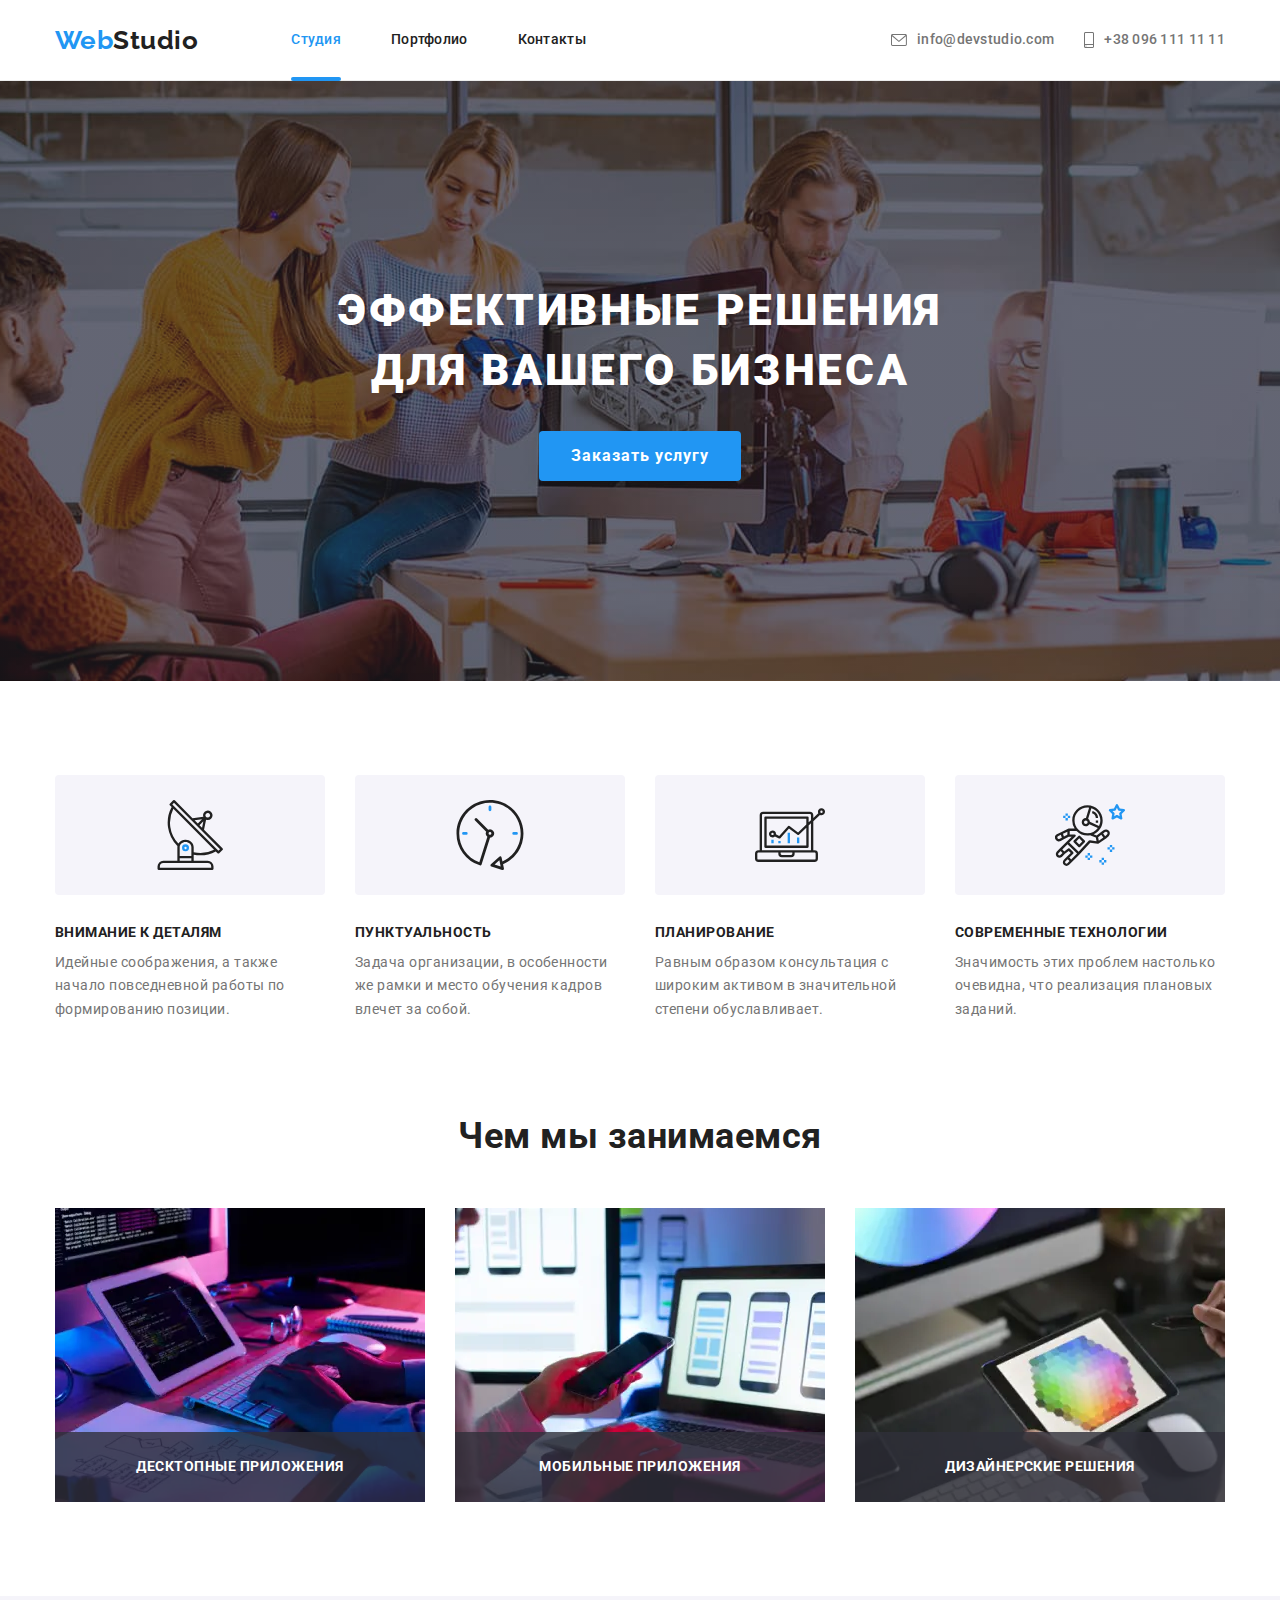
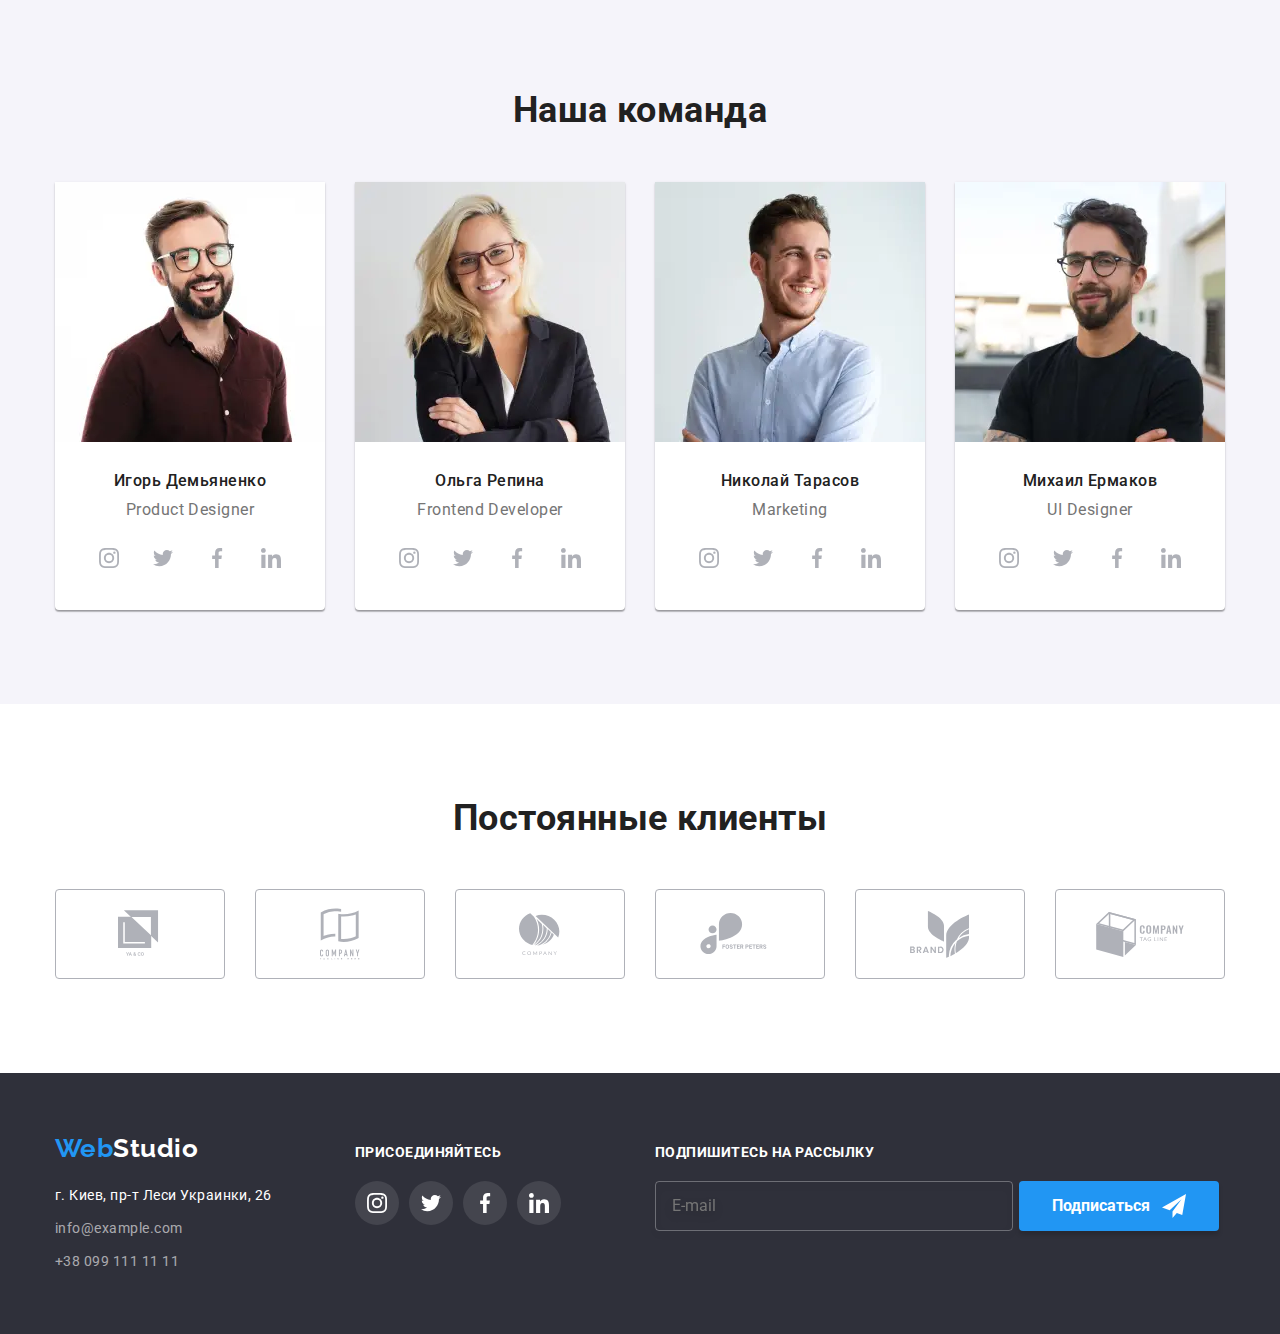
==== commit b68ed9c7: "fix" ====
--- a/index.html
+++ b/index.html
@@ -1,471 +1,736 @@
 <!DOCTYPE html>
 <html lang="ru">
+  <head>
+    <meta charset="UTF-8" />
+    <meta name="viewport" content="width=device-width, initial-scale=1.0" />
+    <title>WebStudio</title>
+    <link
+      href="https://fonts.googleapis.com/css2?family=Oleo+Script&family=Raleway:wght@700&family=Roboto:wght@400;500;700;900&display=swap"
+      rel="stylesheet"
+    />
+    <link
+      rel="stylesheet"
+      href="https://cdnjs.cloudflare.com/ajax/libs/modern-normalize/1.0.0/modern-normalize.min.css"
+    />
+    <link rel="stylesheet" href="css/main.min.css" />
+  </head>
 
-<head>
-  <meta charset="UTF-8" />
-  <meta name="viewport" content="width=device-width, initial-scale=1.0" />
-  <title>WebStudio</title>
-  <link
-    href="https://fonts.googleapis.com/css2?family=Oleo+Script&family=Raleway:wght@700&family=Roboto:wght@400;500;700;900&display=swap"
-    rel="stylesheet" />
-  <link rel="stylesheet"
-    href="https://cdnjs.cloudflare.com/ajax/libs/modern-normalize/1.0.0/modern-normalize.min.css" />
-  <link rel="stylesheet" href="css/main.min.css" />
-</head>
-
-<body>
-  <!-- Header -->
-  <header class="page-header">
-    <div class="container container-nav">
-      <nav class="main-nav">
-        <a href="index.html" class="logo">
-          <span class="logo-web">Web</span>Studio
-        </a>
-        <button class="btn-menu" aria-expanded="false" type="button" aria-controls="menu-container"
-          data-menu-button>
-          <svg class="icon-menu" width="40" height="40">
-            <use class="icon-menu-open" href="img/symbol-defs.svg#icon-menu-open"></use>
-            <use class="icon-menu-close" href="img/symbol-defs.svg#icon-menu-close"></use>
-          </svg>
-        </button>
-        <div class="menu-container" id="menu-container" data-menu>
-          <ul class="list list-nav">
-            <li class="item">
-              <a href="index.html" class="link link-current">Студия</a>
-            </li>
-            <li class="item">
-              <a href="portfolio.html" class="link">Портфолио</a>
-            </li>
-            <li class="item"><a href="" class="link">Контакты</a></li>
-          </ul>
-          <address class="adr">
-            <ul class="list adr-list">
+  <body>
+    <!-- Header -->
+    <header class="page-header">
+      <div class="container container-nav">
+        <nav class="main-nav">
+          <a href="index.html" class="logo">
+            <span class="logo-web">Web</span>Studio
+          </a>
+          <button
+            class="btn-menu"
+            aria-expanded="false"
+            type="button"
+            aria-controls="menu-container"
+            data-menu-button
+          >
+            <svg class="icon-menu" width="40" height="40">
+              <use
+                class="icon-menu-open"
+                href="img/symbol-defs.svg#icon-menu-open"
+              ></use>
+              <use
+                class="icon-menu-close"
+                href="img/symbol-defs.svg#icon-menu-close"
+              ></use>
+            </svg>
+          </button>
+          <div class="menu-container" id="menu-container" data-menu>
+            <ul class="list list-nav">
               <li class="item">
-                <a href="mailto:nfo@devstudio.com" class="link"><svg class="icon-header" width="16" height="12">
-                    <use href="img/symbol-defs.svg#icon-envelope"></use>
-                  </svg>info@devstudio.com</a>
+                <a href="index.html" class="link link-current">Студия</a>
               </li>
               <li class="item">
-                <a href="tel:+380961111111" class="link"><svg class="icon-header" width="10" height="16">
-                    <use href="img/symbol-defs.svg#icon-smartphone"></use>
-                  </svg>+38 096 111 11 11</a>
+                <a href="portfolio.html" class="link">Портфолио</a>
+              </li>
+              <li class="item"><a href="" class="link">Контакты</a></li>
+            </ul>
+            <address class="adr">
+              <ul class="list adr-list">
+                <li class="item">
+                  <a href="mailto:nfo@devstudio.com" class="link"
+                    ><svg class="icon-header" width="16" height="12">
+                      <use href="img/symbol-defs.svg#icon-envelope"></use></svg
+                    >info@devstudio.com</a
+                  >
+                </li>
+                <li class="item">
+                  <a href="tel:+380961111111" class="link"
+                    ><svg class="icon-header" width="10" height="16">
+                      <use
+                        href="img/symbol-defs.svg#icon-smartphone"
+                      ></use></svg
+                    >+38 096 111 11 11</a
+                  >
+                </li>
+              </ul>
+            </address>
+          </div>
+        </nav>
+      </div>
+    </header>
+    <main>
+      <!-- Hero -->
+      <section class="hero">
+        <div class="container-hero">
+          <h1 class="hero-heading">Эффективные решения для вашего бизнеса</h1>
+          <button class="button" data-modal-open>Заказать услугу</button>
+        </div>
+      </section>
+      <!-- Features -->
+      <section class="section features">
+        <div class="container container-features">
+          <ul class="list features-list">
+            <li class="item">
+              <div class="box-features">
+                <svg width="70px" height="70px">
+                  <use href="img/symbol-defs.svg#icon-group"></use>
+                </svg>
+              </div>
+              <h3 class="heading">Внимание к деталям</h3>
+              <p class="text">
+                Идейные соображения, а также начало повседневной работы по
+                формированию позиции.
+              </p>
+            </li>
+            <li class="item">
+              <div class="box-features">
+                <svg width="70px" height="70px">
+                  <use href="img/symbol-defs.svg#icon-clock"></use>
+                </svg>
+              </div>
+              <h3 class="heading">Пунктуальность</h3>
+              <p class="text">
+                Задача организации, в особенности же рамки и место обучения
+                кадров влечет за собой.
+              </p>
+            </li>
+            <li class="item">
+              <div class="box-features">
+                <svg width="70px" height="70px">
+                  <use href="img/symbol-defs.svg#icon-diagram"></use>
+                </svg>
+              </div>
+              <h3 class="heading">Планирование</h3>
+              <p class="text">
+                Равным образом консультация с широким активом в значительной
+                степени обуславливает.
+              </p>
+            </li>
+            <li class="item">
+              <div class="box-features">
+                <svg width="70px" height="70px">
+                  <use href="img/symbol-defs.svg#icon-astronaut"></use>
+                </svg>
+              </div>
+              <h3 class="heading">Современные технологии</h3>
+              <p class="text">
+                Значимость этих проблем настолько очевидна, что реализация
+                плановых заданий.
+              </p>
+            </li>
+          </ul>
+        </div>
+      </section>
+      <!-- What we do -->
+      <section class="section wwd">
+        <div class="container container-wwd">
+          <h2 class="section-heading">Чем мы занимаемся</h2>
+          <ul class="wwd-list list">
+            <li class="item">
+              <picture>
+                <source
+                  srcset="
+                    ./img/work-1-img-370@1x.webp 1x,
+                    ./img/work-1-img-370@2x.webp 2x
+                  "
+                  type="image/webp"
+                />
+                <img
+                  loading="lazy"
+                  class="image"
+                  srcset="
+                    ./img/work-1-img-370@1x.jpg 1x,
+                    ./img/work-1-img-370@2x.jpg 2x
+                  "
+                  src="./img/work-1-img-370@1x.jpg"
+                  width="370"
+                  alt="Программируем"
+                />
+              </picture>
+              <h2 class="wwd-bars-text">Десктопные приложения</h2>
+            </li>
+            <li class="item">
+              <picture>
+                <source
+                  srcset="
+                    ./img/work-2-img-370@1x.webp 1x,
+                    ./img/work-2-img-370@2x.webp 2x
+                  "
+                  type="image/webp"
+                />
+                <img
+                  loading="lazy"
+                  class="image"
+                  srcset="
+                    ./img/work-2-img-370@1x.jpg 1x,
+                    ./img/work-2-img-370@2x.jpg 2x
+                  "
+                  src="./img/work-2-img-370@1x.jpg"
+                  width="370"
+                  alt="Верстаем"
+                />
+              </picture>
+              <h2 class="wwd-bars-text">Мобильные приложения</h2>
+            </li>
+            <li class="item">
+              <picture>
+                <source
+                  srcset="
+                    ./img/work-3-img-370@1x.webp 1x,
+                    ./img/work-3-img-370@2x.webp 2x
+                  "
+                  type="image/webp"
+                />
+                <img
+                  loading="lazy"
+                  class="image"
+                  srcset="
+                    ./img/work-3-img-370@1x.jpg 1x,
+                    ./img/work-3-img-370@2x.jpg 2x
+                  "
+                  src="./img/work-3-img-370@1x.jpg"
+                  width="370"
+                  alt="Рисуем"
+                />
+              </picture>
+              <h2 class="wwd-bars-text">Дизайнерские решения</h2>
+            </li>
+          </ul>
+        </div>
+      </section>
+      <!-- Team -->
+      <section class="section team">
+        <div class="container">
+          <h2 class="section-heading">Наша команда</h2>
+          <ul class="list">
+            <li class="item">
+              <picture>
+                <source
+                  srcset="
+                    ./img/comand-1-450img@1x.webp 1x,
+                    ./img/comand-1-450img@2x.webp 2x
+                  "
+                  media="(max-width: 767px)"
+                  type="image/webp"
+                />
+                <source
+                  srcset="
+                    ./img/comand-1-354img@1x.webp 1x,
+                    ./img/comand-1-354img@2x.webp 2x
+                  "
+                  media="(min-width: 768px) and (max-width: 1199px)"
+                  type="image/webp"
+                />
+                <source
+                  srcset="
+                    ./img/comand-1-270img@1x.webp 1x,
+                    ./img/comand-1-270img@2x.webp 2x
+                  "
+                  media="(min-width: 1200px)"
+                  type="image/webp"
+                />
+                <source
+                  srcset="
+                    ./img/comand-1-450img@1x.jpg 1x,
+                    ./img/comand-1-450img@2x.jpg 2x
+                  "
+                  media="(max-width: 767px)"
+                />
+                <source
+                  srcset="
+                    ./img/comand-1-354img@1x.jpg 1x,
+                    ./img/comand-1-354img@2x.jpg 2x
+                  "
+                  media="(min-width: 768px) and (max-width: 1199px)"
+                />
+                <source
+                  srcset="
+                    ./img/comand-1-270img@1x.jpg 1x,
+                    ./img/comand-1-270img@2x.jpg 2x
+                  "
+                  media="(min-width: 1200px)"
+                />
+                <img
+                  loading="lazy"
+                  class="image"
+                  src="./img/comand-1-270img@1x.jpg"
+                  width="450"
+                  alt="Игорь Демьяненко"
+                />
+              </picture>
+              <h3 class="name">Игорь Демьяненко</h3>
+              <p class="role">Product Designer</p>
+              <ul class="list list-social">
+                <li class="item-icon">
+                  <a class="link-social" href=""
+                    ><svg class="icon-social" width="20px" height="20px">
+                      <use href="img/symbol-defs.svg#icon-instagram"></use></svg
+                  ></a>
+                </li>
+                <li class="item-icon">
+                  <a class="link-social" href=""
+                    ><svg class="icon-social" width="20px" height="20px">
+                      <use href="img/symbol-defs.svg#icon-twitter"></use></svg
+                  ></a>
+                </li>
+                <li class="item-icon">
+                  <a class="link-social" href=""
+                    ><svg class="icon-social" width="20px" height="20px">
+                      <use href="img/symbol-defs.svg#icon-facebook"></use></svg
+                  ></a>
+                </li>
+                <li class="item-icon">
+                  <a class="link-social" href=""
+                    ><svg class="icon-social" width="20px" height="20px">
+                      <use href="img/symbol-defs.svg#icon-linkedin"></use></svg
+                  ></a>
+                </li>
+              </ul>
+            </li>
+            <li class="item">
+              <picture>
+                <source
+                  srcset="
+                    ./img/comand-2-450img@1x.webp 1x,
+                    ./img/comand-2-450img@2x.webp 2x
+                  "
+                  media="(max-width: 767px)"
+                  type="image/webp"
+                />
+                <source
+                  srcset="
+                    ./img/comand-2-354img@1x.webp 1x,
+                    ./img/comand-2-354img@2x.webp 2x
+                  "
+                  media="(min-width: 768px) and (max-width: 1199px)"
+                  type="image/webp"
+                />
+                <source
+                  srcset="
+                    ./img/comand-2-270img@1x.webp 1x,
+                    ./img/comand-2-270img@2x.webp 2x
+                  "
+                  media="(min-width: 1200px)"
+                  type="image/webp"
+                />
+                <source
+                  srcset="
+                    ./img/comand-2-450img@1x.jpg 1x,
+                    ./img/comand-2-450img@2x.jpg 2x
+                  "
+                  media="(max-width: 767px)"
+                />
+                <source
+                  srcset="
+                    ./img/comand-2-354img@1x.jpg 1x,
+                    ./img/comand-2-354img@2x.jpg 2x
+                  "
+                  media="(min-width: 768px) and (max-width: 1199px)"
+                />
+                <source
+                  srcset="
+                    ./img/comand-2-270img@1x.jpg 1x,
+                    ./img/comand-2-270img@2x.jpg 2x
+                  "
+                  media="(min-width: 1200px)"
+                />
+                <img
+                  loading="lazy"
+                  class="image"
+                  src="./img/comand-2-270img@1x.jpg"
+                  width="450"
+                  alt="Ольга Репина"
+                />
+              </picture>
+              <h3 class="name">Ольга Репина</h3>
+              <p class="role">Frontend Developer</p>
+              <ul class="list list-social">
+                <li class="item-icon">
+                  <a class="link-social" href=""
+                    ><svg class="icon-social" width="20px" height="20px">
+                      <use href="img/symbol-defs.svg#icon-instagram"></use></svg
+                  ></a>
+                </li>
+                <li class="item-icon">
+                  <a class="link-social" href=""
+                    ><svg class="icon-social" width="20px" height="20px">
+                      <use href="img/symbol-defs.svg#icon-twitter"></use></svg
+                  ></a>
+                </li>
+                <li class="item-icon">
+                  <a class="link-social" href=""
+                    ><svg class="icon-social" width="20px" height="20px">
+                      <use href="img/symbol-defs.svg#icon-facebook"></use></svg
+                  ></a>
+                </li>
+                <li class="item-icon">
+                  <a class="link-social" href=""
+                    ><svg class="icon-social" width="20px" height="20px">
+                      <use href="img/symbol-defs.svg#icon-linkedin"></use></svg
+                  ></a>
+                </li>
+              </ul>
+            </li>
+            <li class="item">
+              <picture>
+                <source
+                  srcset="
+                    ./img/comand-3-450img@1x.webp 1x,
+                    ./img/comand-3-450img@2x.webp 2x
+                  "
+                  media="(max-width: 767px)"
+                  type="image/webp"
+                />
+                <source
+                  srcset="
+                    ./img/comand-3-354img@1x.webp 1x,
+                    ./img/comand-3-354img@2x.webp 2x
+                  "
+                  media="(min-width: 768px) and (max-width: 1199px)"
+                  type="image/webp"
+                />
+                <source
+                  srcset="
+                    ./img/comand-3-270img@1x.webp 1x,
+                    ./img/comand-3-270img@2x.webp 2x
+                  "
+                  media="(min-width: 1200px)"
+                  type="image/webp"
+                />
+                <source
+                  srcset="
+                    ./img/comand-3-450img@1x.jpg 1x,
+                    ./img/comand-3-450img@2x.jpg 2x
+                  "
+                  media="(max-width: 767px)"
+                />
+                <source
+                  srcset="
+                    ./img/comand-3-354img@1x.jpg 1x,
+                    ./img/comand-3-354img@2x.jpg 2x
+                  "
+                  media="(min-width: 768px) and (max-width: 1199px)"
+                />
+                <source
+                  srcset="
+                    ./img/comand-3-270img@1x.jpg 1x,
+                    ./img/comand-3-270img@2x.jpg 2x
+                  "
+                  media="(min-width: 1200px)"
+                />
+                <img
+                  loading="lazy"
+                  class="image"
+                  src="./img/comand-3-270img@1x.jpg"
+                  width="450"
+                  alt="Николай Тарасов"
+                />
+              </picture>
+              <h3 class="name">Николай Тарасов</h3>
+              <p class="role">Marketing</p>
+              <ul class="list list-social">
+                <li class="item-icon">
+                  <a class="link-social" href=""
+                    ><svg class="icon-social" width="20px" height="20px">
+                      <use href="img/symbol-defs.svg#icon-instagram"></use></svg
+                  ></a>
+                </li>
+                <li class="item-icon">
+                  <a class="link-social" href=""
+                    ><svg class="icon-social" width="20px" height="20px">
+                      <use href="img/symbol-defs.svg#icon-twitter"></use></svg
+                  ></a>
+                </li>
+                <li class="item-icon">
+                  <a class="link-social" href=""
+                    ><svg class="icon-social" width="20px" height="20px">
+                      <use href="img/symbol-defs.svg#icon-facebook"></use></svg
+                  ></a>
+                </li>
+                <li class="item-icon">
+                  <a class="link-social" href=""
+                    ><svg class="icon-social" width="20px" height="20px">
+                      <use href="img/symbol-defs.svg#icon-linkedin"></use></svg
+                  ></a>
+                </li>
+              </ul>
+            </li>
+            <li class="item">
+              <picture>
+                <source
+                  srcset="
+                    ./img/comand-4-450img@1x.webp 1x,
+                    ./img/comand-4-450img@2x.webp 2x
+                  "
+                  media="(max-width: 767px)"
+                  type="image/webp"
+                />
+                <source
+                  srcset="
+                    ./img/comand-4-354img@1x.webp 1x,
+                    ./img/comand-4-354img@2x.webp 2x
+                  "
+                  media="(min-width: 768px) and (max-width: 1199px)"
+                  type="image/webp"
+                />
+                <source
+                  srcset="
+                    ./img/comand-4-270img@1x.webp 1x,
+                    ./img/comand-4-270img@2x.webp 2x
+                  "
+                  media="(min-width: 1200px)"
+                  type="image/webp"
+                />
+                <source
+                  srcset="
+                    ./img/comand-4-450img@1x.jpg 1x,
+                    ./img/comand-4-450img@2x.jpg 2x
+                  "
+                  media="(max-width: 767px)"
+                />
+                <source
+                  srcset="
+                    ./img/comand-4-354img@1x.jpg 1x,
+                    ./img/comand-4-354img@2x.jpg 2x
+                  "
+                  media="(min-width: 768px) and (max-width: 1199px)"
+                />
+                <source
+                  srcset="
+                    ./img/comand-4-270img@1x.jpg 1x,
+                    ./img/comand-4-270img@2x.jpg 2x
+                  "
+                  media="(min-width: 1200px)"
+                />
+                <img
+                  loading="lazy"
+                  class="image"
+                  src="./img/comand-4-270img@1x.jpg"
+                  width="450"
+                  alt="Михаил Ермаков"
+                />
+              </picture>
+              <h3 class="name">Михаил Ермаков</h3>
+              <p class="role">UI Designer</p>
+              <ul class="list list-social">
+                <li class="item-icon">
+                  <a class="link-social" href=""
+                    ><svg class="icon-social" width="20px" height="20px">
+                      <use href="img/symbol-defs.svg#icon-instagram"></use></svg
+                  ></a>
+                </li>
+                <li class="item-icon">
+                  <a class="link-social" href=""
+                    ><svg class="icon-social" width="20px" height="20px">
+                      <use href="img/symbol-defs.svg#icon-twitter"></use></svg
+                  ></a>
+                </li>
+                <li class="item-icon">
+                  <a class="link-social" href=""
+                    ><svg class="icon-social" width="20px" height="20px">
+                      <use href="img/symbol-defs.svg#icon-facebook"></use></svg
+                  ></a>
+                </li>
+                <li class="item-icon">
+                  <a class="link-social" href=""
+                    ><svg class="icon-social" width="20px" height="20px">
+                      <use href="img/symbol-defs.svg#icon-linkedin"></use></svg
+                  ></a>
+                </li>
+              </ul>
+            </li>
+          </ul>
+        </div>
+      </section>
+      <!-- Clients -->
+      <section class="section clients">
+        <div class="container">
+          <h2 class="section-heading">Постоянные клиенты</h2>
+          <ul class="list list-clients">
+            <li class="item">
+              <a class="link-clients" href=""
+                ><svg class="icon-clents" width="44.27" height="49.23px">
+                  <use href="img/symbol-defs.svg#icon-logo-1"></use></svg
+              ></a>
+            </li>
+            <li class="item">
+              <a class="link-clients" href=""
+                ><svg class="icon-clients" width="40px" height="52px">
+                  <use href="img/symbol-defs.svg#icon-logo-2"></use></svg
+              ></a>
+            </li>
+            <li class="item">
+              <a class="link-clients" href=""
+                ><svg class="icon-clients" width="41px" height="42.6px">
+                  <use href="img/symbol-defs.svg#icon-logo-3"></use></svg
+              ></a>
+            </li>
+            <li class="item">
+              <a class="link-clients" href=""
+                ><svg class="icon-clients" width="79.66px" height="42.02px">
+                  <use href="img/symbol-defs.svg#icon-logo-4"></use></svg
+              ></a>
+            </li>
+            <li class="item">
+              <a class="link-clients" href=""
+                ><svg class="icon-clients" width="59px" height="47px">
+                  <use href="img/symbol-defs.svg#icon-logo-5"></use></svg
+              ></a>
+            </li>
+            <li class="item">
+              <a class="link-clients" href=""
+                ><svg class="icon-clients" width="88.48px" height="45.44px">
+                  <use href="img/symbol-defs.svg#icon-logo-6"></use></svg
+              ></a>
+            </li>
+          </ul>
+        </div>
+      </section>
+    </main>
+    <!-- Footer -->
+    <footer class="page-footer">
+      <div class="container container-footer">
+        <div class="footer-box">
+          <a href="index.html" class="logo logo-footer"
+            ><span class="logo-web">Web</span>Studio</a
+          >
+          <address>
+            <ul class="list">
+              <li class="item">
+                <a
+                  href="https://goo.gl/maps/9MsvytrxyPU9euJj9"
+                  class="footer-location"
+                >
+                  г. Киев, пр-т Леси Украинки, 26
+                </a>
+              </li>
+              <li class="item">
+                <a href="mailto:info@example.com" class="footer-address">
+                  info@example.com
+                </a>
+              </li>
+              <li class="item">
+                <a href="tel:+380991111111" class="footer-address">
+                  +38 099 111 11 11
+                </a>
               </li>
             </ul>
           </address>
         </div>
-      </nav>
-    </div>
-  </header>
-<main>
-  <!-- Hero -->
-    <section class="hero">
-      <div class="container-hero">
-        <h1 class="hero-heading">Эффективные решения для вашего бизнеса</h1>
-        <button class="button" data-modal-open>Заказать услугу</button>
+        <div class="footer-box">
+          <h2 class="heading-footer">Присоединяйтесь</h2>
+          <ul class="list list-footer">
+            <li class="item-icon">
+              <a class="link-footer" href=""
+                ><svg width="20px" height="20px">
+                  <use href="img/symbol-defs.svg#icon-instagram"></use></svg
+              ></a>
+            </li>
+            <li class="item-icon">
+              <a class="link-footer" href=""
+                ><svg width="20px" height="20px">
+                  <use href="img/symbol-defs.svg#icon-twitter"></use></svg
+              ></a>
+            </li>
+            <li class="item-icon">
+              <a class="link-footer" href=""
+                ><svg width="20px" height="20px">
+                  <use href="img/symbol-defs.svg#icon-facebook"></use></svg
+              ></a>
+            </li>
+            <li class="item-icon">
+              <a class="link-footer" href=""
+                ><svg width="20px" height="20px">
+                  <use href="img/symbol-defs.svg#icon-linkedin"></use></svg
+              ></a>
+            </li>
+          </ul>
+        </div>
+        <div class="footer-box">
+          <h2 class="heading-footer">Подпишитесь на рассылку</h2>
+          <form class="form-subscribe">
+            <input type="email" placeholder="E-mail" class="input-subscribe" />
+            <button type="submit" class="btn-subscribe">
+              Подписаться<svg class="icon-subscribe" width="24px" height="24px">
+                <use href="img/symbol-defs.svg#icon-send"></use>
+              </svg>
+            </button>
+          </form>
+        </div>
       </div>
-    </section>
-    <!-- Features -->
-    <section class="section features">
-      <div class="container container-features">
-        <ul class="list features-list">
-          <li class="item">
-            <div class="box-features">
-              <svg width="70px" height="70px">
-                <use href="img/symbol-defs.svg#icon-group"></use>
-              </svg>
-            </div>
-            <h3 class="heading">Внимание к деталям</h3>
-            <p class="text">
-              Идейные соображения, а также начало повседневной работы по
-              формированию позиции.
-            </p>
-          </li>
-          <li class="item">
-            <div class="box-features">
-              <svg width="70px" height="70px">
-                <use href="img/symbol-defs.svg#icon-clock"></use>
-              </svg>
-            </div>
-            <h3 class="heading">Пунктуальность</h3>
-            <p class="text">
-              Задача организации, в особенности же рамки и место обучения
-              кадров влечет за собой.
-            </p>
-          </li>
-          <li class="item">
-            <div class="box-features">
-              <svg width="70px" height="70px">
-                <use href="img/symbol-defs.svg#icon-diagram"></use>
-              </svg>
-            </div>
-            <h3 class="heading">Планирование</h3>
-            <p class="text">
-              Равным образом консультация с широким активом в значительной
-              степени обуславливает.
-            </p>
-          </li>
-          <li class="item">
-            <div class="box-features">
-              <svg width="70px" height="70px">
-                <use href="img/symbol-defs.svg#icon-astronaut"></use>
-              </svg>
-            </div>
-            <h3 class="heading">Современные технологии</h3>
-            <p class="text">
-              Значимость этих проблем настолько очевидна, что реализация
-              плановых заданий.
-            </p>
-          </li>
-        </ul>
-      </div>
-    </section>
-    <!-- What we do -->
-    <section class="section wwd">
-      <div class="container container-wwd">
-        <h2 class="section-heading">Чем мы занимаемся</h2>
-        <ul class="wwd-list list">
-          <li class="item">
-            <picture>
-              <source srcset="./img/work-1-img-370@1x.webp 1x, ./img/work-1-img-370@2x.webp 2x" type="image/webp" />
-              <img loading="lazy" class="image" srcset="./img/work-1-img-370@1x.jpg 1x, ./img/work-1-img-370@2x.jpg 2x"
-                src="./img/work-1-img-370@1x.jpg" width="370" alt="Программируем" />
-            </picture>
-            <h2 class="wwd-bars-text">Десктопные приложения</h2>
-          </li>
-          <li class="item">
-            <picture>
-              <source srcset="./img/work-2-img-370@1x.webp 1x, ./img/work-2-img-370@2x.webp 2x" type="image/webp" />
-              <img loading="lazy" class="image" srcset="./img/work-2-img-370@1x.jpg 1x, ./img/work-2-img-370@2x.jpg 2x"
-                src="./img/work-2-img-370@1x.jpg" width="370" alt="Верстаем" />
-            </picture>
-            <h2 class="wwd-bars-text">Мобильные приложения</h2>
-          </li>
-          <li class="item">
-            <picture>
-              <source srcset="./img/work-3-img-370@1x.webp 1x, ./img/work-3-img-370@2x.webp 2x" type="image/webp" />
-              <img loading="lazy" class="image" srcset="./img/work-3-img-370@1x.jpg 1x, ./img/work-3-img-370@2x.jpg 2x"
-                src="./img/work-3-img-370@1x.jpg" width="370" alt="Рисуем" />
-            </picture>
-            <h2 class="wwd-bars-text">Дизайнерские решения</h2>
-          </li>
-        </ul>
-      </div>
-    </section>
-    <!-- Team -->
-    <section class="section team">
-      <div class="container">
-        <h2 class="section-heading">Наша команда</h2>
-        <ul class="list">
-          <li class="item">
-            <picture>
-              <source srcset="./img/comand-1-450img@1x.webp 1x, ./img/comand-1-450img@2x.webp 2x" media="(max-width: 767px)"
-                type="image/webp" />
-              <source srcset="./img/comand-1-354img@1x.webp 1x, ./img/comand-1-354img@2x.webp 2x"
-                media="(min-width: 768px) and (max-width: 1199px)" type="image/webp" />
-              <source srcset="./img/comand-1-270img@1x.webp 1x, ./img/comand-1-270img@2x.webp 2x" media="(min-width: 1200px)"
-                type="image/webp" />
-              <source srcset="./img/comand-1-450img@1x.jpg 1x, ./img/comand-1-450img@2x.jpg 2x" media="(max-width: 767px)" />
-              <source srcset="./img/comand-1-354img@1x.jpg 1x, ./img/comand-1-354img@2x.jpg 2x"
-                media="(min-width: 768px) and (max-width: 1199px)" />
-              <source srcset="./img/comand-1-270img@1x.jpg 1x, ./img/comand-1-270img@2x.jpg 2x" media="(min-width: 1200px)" />
-              <img loading="lazy" class="image" src="./img/comand-1-270img@1x.jpg" width="450" alt="Игорь Демьяненко" />
-            </picture>
-            <h3 class="name">Игорь Демьяненко</h3>
-            <p class="role">Product Designer</p>
-            <ul class="list list-social">
-              <li class="item-icon">
-                <a class="link-social" href=""><svg class="icon-social" width="20px" height="20px">
-                    <use href="img/symbol-defs.svg#icon-instagram"></use>
-                  </svg></a>
-              </li>
-              <li class="item-icon">
-                <a class="link-social" href=""><svg class="icon-social" width="20px" height="20px">
-                    <use href="img/symbol-defs.svg#icon-twitter"></use>
-                  </svg></a>
-              </li>
-              <li class="item-icon">
-                <a class="link-social" href=""><svg class="icon-social" width="20px" height="20px">
-                    <use href="img/symbol-defs.svg#icon-facebook"></use>
-                  </svg></a>
-              </li>
-              <li class="item-icon">
-                <a class="link-social" href=""><svg class="icon-social" width="20px" height="20px">
-                    <use href="img/symbol-defs.svg#icon-linkedin"></use>
-                  </svg></a>
-              </li>
-            </ul>
-          </li>
-          <li class="item">
-            <picture>
-              <source srcset="./img/comand-2-450img@1x.webp 1x, ./img/comand-2-450img@2x.webp 2x" media="(max-width: 767px)"
-                type="image/webp" />
-              <source srcset="./img/comand-2-354img@1x.webp 1x, ./img/comand-2-354img@2x.webp 2x"
-                media="(min-width: 768px) and (max-width: 1199px)" type="image/webp" />
-              <source srcset="./img/comand-2-270img@1x.webp 1x, ./img/comand-2-270img@2x.webp 2x" media="(min-width: 1200px)"
-                type="image/webp" />
-              <source srcset="./img/comand-2-450img@1x.jpg 1x, ./img/comand-2-450img@2x.jpg 2x" media="(max-width: 767px)" />
-              <source srcset="./img/comand-2-354img@1x.jpg 1x, ./img/comand-2-354img@2x.jpg 2x"
-                media="(min-width: 768px) and (max-width: 1199px)" />
-              <source srcset="./img/comand-2-270img@1x.jpg 1x, ./img/comand-2-270img@2x.jpg 2x" media="(min-width: 1200px)" />
-              <img loading="lazy" class="image" src="./img/comand-2-270img@1x.jpg" width="450" alt="Ольга Репина" />
-            </picture>
-            <h3 class="name">Ольга Репина</h3>
-            <p class="role">Frontend Developer</p>
-            <ul class="list list-social">
-              <li class="item-icon">
-                <a class="link-social" href=""><svg class="icon-social" width="20px" height="20px">
-                    <use href="img/symbol-defs.svg#icon-instagram"></use>
-                  </svg></a>
-              </li>
-              <li class="item-icon">
-                <a class="link-social" href=""><svg class="icon-social" width="20px" height="20px">
-                    <use href="img/symbol-defs.svg#icon-twitter"></use>
-                  </svg></a>
-              </li>
-              <li class="item-icon">
-                <a class="link-social" href=""><svg class="icon-social" width="20px" height="20px">
-                    <use href="img/symbol-defs.svg#icon-facebook"></use>
-                  </svg></a>
-              </li>
-              <li class="item-icon">
-                <a class="link-social" href=""><svg class="icon-social" width="20px" height="20px">
-                    <use href="img/symbol-defs.svg#icon-linkedin"></use>
-                  </svg></a>
-              </li>
-            </ul>
-          </li>
-          <li class="item">
-            <picture>
-              <source srcset="./img/comand-3-450img@1x.webp 1x, ./img/comand-3-450img@2x.webp 2x" media="(max-width: 767px)"
-                type="image/webp" />
-              <source srcset="./img/comand-3-354img@1x.webp 1x, ./img/comand-3-354img@2x.webp 2x"
-                media="(min-width: 768px) and (max-width: 1199px)" type="image/webp" />
-              <source srcset="./img/comand-3-270img@1x.webp 1x, ./img/comand-3-270img@2x.webp 2x" media="(min-width: 1200px)"
-                type="image/webp" />
-              <source srcset="./img/comand-3-450img@1x.jpg 1x, ./img/comand-3-450img@2x.jpg 2x" media="(max-width: 767px)" />
-              <source srcset="./img/comand-3-354img@1x.jpg 1x, ./img/comand-3-354img@2x.jpg 2x"
-                media="(min-width: 768px) and (max-width: 1199px)" />
-              <source srcset="./img/comand-3-270img@1x.jpg 1x, ./img/comand-3-270img@2x.jpg 2x" media="(min-width: 1200px)" />
-              <img loading="lazy" class="image" src="./img/comand-3-270img@1x.jpg" width="450" alt="Николай Тарасов" />
-            </picture>
-            <h3 class="name">Николай Тарасов</h3>
-            <p class="role">Marketing</p>
-            <ul class="list list-social">
-              <li class="item-icon">
-                <a class="link-social" href=""><svg class="icon-social" width="20px" height="20px">
-                    <use href="img/symbol-defs.svg#icon-instagram"></use>
-                  </svg></a>
-              </li>
-              <li class="item-icon">
-                <a class="link-social" href=""><svg class="icon-social" width="20px" height="20px">
-                    <use href="img/symbol-defs.svg#icon-twitter"></use>
-                  </svg></a>
-              </li>
-              <li class="item-icon">
-                <a class="link-social" href=""><svg class="icon-social" width="20px" height="20px">
-                    <use href="img/symbol-defs.svg#icon-facebook"></use>
-                  </svg></a>
-              </li>
-              <li class="item-icon">
-                <a class="link-social" href=""><svg class="icon-social" width="20px" height="20px">
-                    <use href="img/symbol-defs.svg#icon-linkedin"></use>
-                  </svg></a>
-              </li>
-            </ul>
-          </li>
-          <li class="item">
-            <picture>
-              <source srcset="./img/comand-4-450img@1x.webp 1x, ./img/comand-4-450img@2x.webp 2x" media="(max-width: 767px)"
-                type="image/webp" />
-              <source srcset="./img/comand-4-354img@1x.webp 1x, ./img/comand-4-354img@2x.webp 2x"
-                media="(min-width: 768px) and (max-width: 1199px)" type="image/webp" />
-              <source srcset="./img/comand-4-270img@1x.webp 1x, ./img/comand-4-270img@2x.webp 2x" media="(min-width: 1200px)"
-                type="image/webp" />
-              <source srcset="./img/comand-4-450img@1x.jpg 1x, ./img/comand-4-450img@2x.jpg 2x" media="(max-width: 767px)" />
-              <source srcset="./img/comand-4-354img@1x.jpg 1x, ./img/comand-4-354img@2x.jpg 2x"
-                media="(min-width: 768px) and (max-width: 1199px)" />
-              <source srcset="./img/comand-4-270img@1x.jpg 1x, ./img/comand-4-270img@2x.jpg 2x" media="(min-width: 1200px)" />
-              <img loading="lazy" class="image" src="./img/comand-4-270img@1x.jpg" width="450" alt="Михаил Ермаков" />
-            </picture>
-            <h3 class="name">Михаил Ермаков</h3>
-            <p class="role">UI Designer</p>
-            <ul class="list list-social">
-              <li class="item-icon">
-                <a class="link-social" href=""><svg class="icon-social" width="20px" height="20px">
-                    <use href="img/symbol-defs.svg#icon-instagram"></use>
-                  </svg></a>
-              </li>
-              <li class="item-icon">
-                <a class="link-social" href=""><svg class="icon-social" width="20px" height="20px">
-                    <use href="img/symbol-defs.svg#icon-twitter"></use>
-                  </svg></a>
-              </li>
-              <li class="item-icon">
-                <a class="link-social" href=""><svg class="icon-social" width="20px" height="20px">
-                    <use href="img/symbol-defs.svg#icon-facebook"></use>
-                  </svg></a>
-              </li>
-              <li class="item-icon">
-                <a class="link-social" href=""><svg class="icon-social" width="20px" height="20px">
-                    <use href="img/symbol-defs.svg#icon-linkedin"></use>
-                  </svg></a>
-              </li>
-            </ul>
-          </li>
-        </ul>
-      </div>
-    </section>
-    <!-- Clients -->
-    <section class="section clients">
-      <div class="container">
-        <h2 class="section-heading">Постоянные клиенты</h2>
-        <ul class="list list-clients">
-          <li class="item">
-            <a class="link-clients" href=""><svg class="icon-clents" width="44.27" height="49.23px">
-                <use href="img/symbol-defs.svg#icon-logo-1"></use>
-              </svg></a>
-          </li>
-          <li class="item">
-            <a class="link-clients" href=""><svg class="icon-clients" width="40px" height="52px">
-                <use href="img/symbol-defs.svg#icon-logo-2"></use>
-              </svg></a>
-          </li>
-          <li class="item">
-            <a class="link-clients" href=""><svg class="icon-clients" width="41px" height="42.6px">
-                <use href="img/symbol-defs.svg#icon-logo-3"></use>
-              </svg></a>
-          </li>
-          <li class="item">
-            <a class="link-clients" href=""><svg class="icon-clients" width="79.66px" height="42.02px">
-                <use href="img/symbol-defs.svg#icon-logo-4"></use>
-              </svg></a>
-          </li>
-          <li class="item">
-            <a class="link-clients" href=""><svg class="icon-clients" width="59px" height="47px">
-                <use href="img/symbol-defs.svg#icon-logo-5"></use>
-              </svg></a>
-          </li>
-          <li class="item">
-            <a class="link-clients" href=""><svg class="icon-clients" width="88.48px" height="45.44px">
-                <use href="img/symbol-defs.svg#icon-logo-6"></use>
-              </svg></a>
-          </li>
-        </ul>
-      </div>
-    </section>
-</main>
-<!-- Footer -->
-<footer class="page-footer">
-  <div class="container container-footer">
-    <div class="footer-box">
-      <a href="index.html" class="logo logo-footer"><span class="logo-web">Web</span>Studio</a>
-      <address>
-        <ul class="list">
-          <li class="item">
-            <a href="https://goo.gl/maps/9MsvytrxyPU9euJj9" class="footer-location">
-              г. Киев, пр-т Леси Украинки, 26
-            </a>
-          </li>
-          <li class="item">
-            <a href="mailto:info@example.com" class="footer-address">
-              info@example.com
-            </a>
-          </li>
-          <li class="item">
-            <a href="tel:+380991111111" class="footer-address">
-              +38 099 111 11 11
-            </a>
-          </li>
-        </ul>
-      </address>
-    </div>
-    <div class="footer-box">
-      <h2 class="heading-footer">Присоединяйтесь</h2>
-      <ul class="list list-footer">
-        <li class="item-icon">
-          <a class="link-footer" href=""><svg width="20px" height="20px">
-              <use href="img/symbol-defs.svg#icon-instagram"></use>
-            </svg></a>
-        </li>
-        <li class="item-icon">
-          <a class="link-footer" href=""><svg width="20px" height="20px">
-              <use href="img/symbol-defs.svg#icon-twitter"></use>
-            </svg></a>
-        </li>
-        <li class="item-icon">
-          <a class="link-footer" href=""><svg width="20px" height="20px">
-              <use href="img/symbol-defs.svg#icon-facebook"></use>
-            </svg></a>
-        </li>
-        <li class="item-icon">
-          <a class="link-footer" href=""><svg width="20px" height="20px">
-              <use href="img/symbol-defs.svg#icon-linkedin"></use>
-            </svg></a>
-        </li>
-      </ul>
-    </div>
-    <div class="footer-box">
-      <h2 class="heading-footer">Подпишитесь на рассылку</h2>
-      <form class="form-subscribe">
-        <input type="email" placeholder="E-mail" class="input-subscribe" />
-        <button type="submit" class="btn-subscribe">
-          Подписаться<svg class="icon-subscribe" width="24px" height="24px">
-            <use href="img/symbol-defs.svg#icon-send"></use>
+    </footer>
+    <!-- Modal -->
+    <div class="backdrop is-hidden" data-modal>
+      <div class="modal">
+        <button type="button" class="modal-btn" data-modal-close>
+          <svg width="11px" height="11px">
+            <use href="img/symbol-defs.svg#icon-close"></use>
           </svg>
         </button>
-      </form>
+        <form class="form">
+          <h2 class="form-title">Оставьте свои данные, мы вам перезвоним</h2>
+          <label class="label-form">
+            <span class="label-text">Имя</span>
+            <input class="input-form" type="text" />
+            <svg class="label-icon" width="18" height="18">
+              <use href="img/symbol-defs.svg#icon-person-black"></use>
+            </svg>
+          </label>
+          <label class="label-form">
+            <span class="label-text">Телефон</span>
+            <input class="input-form" type="tel" />
+            <svg class="label-icon" width="18" height="18">
+              <use href="img/symbol-defs.svg#icon-phone-black"></use>
+            </svg>
+          </label>
+          <label class="label-form">
+            <span class="label-text">Почта</span>
+            <input class="input-form" type="email" />
+            <svg class="label-icon" width="18" height="18">
+              <use href="img/symbol-defs.svg#icon-email-black"></use>
+            </svg>
+          </label>
+          <label class="label-form">
+            <span class="label-text">Комментарий</span>
+            <textarea
+              class="label-comment"
+              cols="30"
+              rows="10"
+              placeholder="Введите текст"
+            ></textarea>
+          </label>
+          <label class="label-form">
+            <input class="input-checkbox" type="checkbox" />
+            <svg class="label-icon-check" width="16" height="15">
+              <use href="img/symbol-defs.svg#icon-check"></use>
+            </svg>
+            <span class="checkbox-text"
+              >Соглашаюсь с рассылкой и принимаю
+              <a href="" class="checkbox-link">Условия договора</a></span
+            >
+          </label>
+          <button type="submit" class="btn-subscribe">Отправить</button>
+        </form>
+      </div>
     </div>
-  </div>
-</footer>
-<!-- Modal -->
-<div class="backdrop is-hidden" data-modal>
-  <div class="modal">
-    <button type="button" class="modal-btn" data-modal-close>
-      <svg width="11px" height="11px">
-        <use href="img/symbol-defs.svg#icon-close"></use>
-      </svg>
-    </button>
-    <form class="form">
-      <h2 class="form-title">Оставьте свои данные, мы вам перезвоним</h2>
-      <label class="label-form">
-        <span class="label-text">Имя</span>
-        <input class="input-form" type="text" />
-        <svg class="label-icon" width="18" height="18">
-          <use href="img/symbol-defs.svg#icon-person-black"></use>
-        </svg>
-      </label>
-      <label class="label-form">
-        <span class="label-text">Телефон</span>
-        <input class="input-form" type="tel" />
-        <svg class="label-icon" width="18" height="18">
-          <use href="img/symbol-defs.svg#icon-phone-black"></use>
-        </svg>
-      </label>
-      <label class="label-form">
-        <span class="label-text">Почта</span>
-        <input class="input-form" type="email" />
-        <svg class="label-icon" width="18" height="18">
-          <use href="img/symbol-defs.svg#icon-email-black"></use>
-        </svg>
-      </label>
-      <label class="label-form">
-        <span class="label-text">Комментарий</span>
-        <textarea class="label-comment" cols="30" rows="10" placeholder="Введите текст"></textarea>
-      </label>
-      <label class="label-form">
-        <input class="input-checkbox" type="checkbox" />
-        <svg class="label-icon-check" width="16" height="15">
-          <use href="img/symbol-defs.svg#icon-check"></use>
-        </svg>
-        <span class="checkbox-text">Соглашаюсь с рассылкой и принимаю
-          <a href="" class="checkbox-link">Условия договора</a></span>
-      </label>
-      <button type="submit" class="btn-subscribe">Отправить</button>
-    </form>
-  </div>
-</div>
-  <script src="./js/menu.js"></script>
-  <script src="./js/modal.js"></script>
-</body>
-
-</html>+    <script src="./js/menu.js"></script>
+    <script src="./js/modal.js"></script>
+  </body>
+</html>
--- a/css/main.min.css
+++ b/css/main.min.css
@@ -1,2 +1,2 @@
-body{background-color:#ffffff;font-family:Roboto;letter-spacing:0.03em}img{display:block;max-width:100%;height:auto}h1,h2,h3,h4,h5,h6,p{margin:0}.list{padding:0;margin:0;list-style:none}.section{padding-top:60px;padding-bottom:60px}@media screen and (min-width: 1200px){.section{padding-top:94px;padding-bottom:94px}}.container{margin-left:auto;margin-right:auto;padding-left:15px;padding-right:15px}@media screen and (min-width: 480px){.container{width:480px}}@media screen and (min-width: 768px){.container{width:768px}}@media screen and (min-width: 1200px){.container{width:1200px}}.section-heading{margin-bottom:30px;font-weight:700;font-size:28px;line-height:1.17;text-align:center;color:#212121}@media screen and (min-width: 1200px){.section-heading{margin-bottom:50px;font-size:36px;line-height:1.16}}.page-header{border-bottom:1px solid #ececec}@media screen and (max-width: 767px){.container-nav{padding-top:10px;padding-bottom:10px}}.main-nav{display:-webkit-box;display:-ms-flexbox;display:flex;-webkit-box-align:center;-ms-flex-align:center;align-items:center}@media screen and (max-width: 767px){.main-nav{-webkit-box-pack:justify;-ms-flex-pack:justify;justify-content:space-between}}.menu-container{z-index:1;display:-webkit-box;display:-ms-flexbox;display:flex;-webkit-box-flex:1;-ms-flex-positive:1;flex-grow:1}@media screen and (max-width: 767px){.menu-container{position:absolute;display:none;top:100%;left:0;padding-top:60px;padding-bottom:60px;width:100%;text-align:center;background-color:#ffffff;-webkit-box-shadow:0px 4px 8px rgba(0,0,0,0.04),0px 2px 4px rgba(0,0,0,0.08),0px 1px 3px rgba(0,0,0,0.16);box-shadow:0px 4px 8px rgba(0,0,0,0.04),0px 2px 4px rgba(0,0,0,0.08),0px 1px 3px rgba(0,0,0,0.16)}.menu-container.is-open{display:block}}@media screen and (min-width: 768px){.list-nav{display:-webkit-box;display:-ms-flexbox;display:flex;-webkit-box-align:center;-ms-flex-align:center;align-items:center;margin-left:88px}}@media screen and (min-width: 1200px){.list-nav{margin-left:93px}}@media screen and (max-width: 767px){.list-nav .item{margin-bottom:40px}.list-nav .item:last-child{margin-bottom:60px}}@media screen and (min-width: 768px){.list-nav .item:not(:last-child){margin-right:50px}}.list-nav .link{display:inline-block;font-weight:500;font-size:18px;line-height:1.16;letter-spacing:0.02em;text-decoration:none;color:#212121;-webkit-transition:color 250ms cubic-bezier(0.4, 0, 0.2, 1),fill 250ms cubic-bezier(0.4, 0, 0.2, 1);transition:color 250ms cubic-bezier(0.4, 0, 0.2, 1),fill 250ms cubic-bezier(0.4, 0, 0.2, 1)}.list-nav .link:hover,.list-nav .link:focus{color:#2196f3;fill:#2196f3}@media screen and (min-width: 768px){.list-nav .link{padding-top:32px;padding-bottom:32px;font-size:14px;line-height:1.14}}.link.link-current{position:relative;color:#2196f3}.link.link-current:after{content:'';position:absolute;bottom:-1px;display:block;width:100%;height:4px;background:#2196f3;border-radius:2px}@media screen and (max-width: 767px){.link.link-current{padding-bottom:8px}}@media screen and (min-width: 768px){.adr{display:-webkit-box;display:-ms-flexbox;display:flex;-webkit-box-align:center;-ms-flex-align:center;align-items:center;margin-left:auto}}@media screen and (min-width: 1200px){.adr-list{display:-webkit-box;display:-ms-flexbox;display:flex;-webkit-box-align:center;-ms-flex-align:center;align-items:center}}.adr-list .item:not(:last-child){margin-bottom:16px}@media screen and (min-width: 768px){.adr-list .item:not(:last-child){margin-bottom:10px}}@media screen and (min-width: 1200px){.adr-list .item:not(:last-child){margin-bottom:0;margin-right:30px}}.adr-list .link{display:inline-block;font-style:normal;font-weight:500;font-size:18px;line-height:1.16;letter-spacing:0.02em;text-decoration:none;color:#757575;fill:#757575;-webkit-transition:color 250ms cubic-bezier(0.4, 0, 0.2, 1),fill 250ms cubic-bezier(0.4, 0, 0.2, 1);transition:color 250ms cubic-bezier(0.4, 0, 0.2, 1),fill 250ms cubic-bezier(0.4, 0, 0.2, 1)}.adr-list .link:hover,.adr-list .link:focus{color:#2196f3;fill:#2196f3}@media screen and (min-width: 768px){.adr-list .link{display:-webkit-box;display:-ms-flexbox;display:flex;-webkit-box-align:center;-ms-flex-align:center;align-items:center;font-size:12px;line-height:1.16}}@media screen and (min-width: 1200px){.adr-list .link{padding-top:32px;padding-bottom:32px;font-size:14px;line-height:1.14}}.icon-header{margin-right:10px}@media screen and (min-width: 768px) and (max-width: 1199px){.icon-header{margin-right:8px}}.logo{font-family:Raleway;font-weight:700;font-size:24px;line-height:1.16;text-decoration:none;color:#212121}@media screen and (min-width: 1200px){.logo{font-size:26px;line-height:1.19}}.logo-footer{display:inline-block;margin-bottom:20px;color:#ffffff}.logo-web{color:#2196f3}.container-hero{padding:118px 60px;background-repeat:no-repeat;background-position:center;background-size:cover;max-width:1600px;text-align:center;background-color:#2f303a;background-image:-webkit-gradient(linear, left top, left bottom, from(rgba(47,48,58,0.4)), to(rgba(47,48,58,0.4))),url(../img/hero-bg-480@1x.jpg);background-image:linear-gradient(rgba(47,48,58,0.4), rgba(47,48,58,0.4)),url(../img/hero-bg-480@1x.jpg)}@media screen and (min-device-pixel-ratio: 2), screen and (-webkit-min-device-pixel-ratio: 2), screen and (min-resolution: 192dpi), screen and (min-resolution: 2dppx){.container-hero{background-image:-webkit-gradient(linear, left top, left bottom, from(rgba(47,48,58,0.4)), to(rgba(47,48,58,0.4))),url(../img/hero-bg-480@2x.jpg);background-image:linear-gradient(rgba(47,48,58,0.4), rgba(47,48,58,0.4)),url(../img/hero-bg-480@2x.jpg)}}@media screen and (min-width: 768px){.container-hero{background-image:-webkit-gradient(linear, left top, left bottom, from(rgba(47,48,58,0.4)), to(rgba(47,48,58,0.4))),url(../img/hero-bg-768@1x.jpg);background-image:linear-gradient(rgba(47,48,58,0.4), rgba(47,48,58,0.4)),url(../img/hero-bg-768@1x.jpg)}}@media screen and (min-width: 768px) and (min-device-pixel-ratio: 2), screen and (min-width: 768px) and (-webkit-min-device-pixel-ratio: 2), screen and (min-width: 768px) and (min-resolution: 192dpi), screen and (min-width: 768px) and (min-resolution: 2dppx){.container-hero{background-image:-webkit-gradient(linear, left top, left bottom, from(rgba(47,48,58,0.4)), to(rgba(47,48,58,0.4))),url(../img/hero-bg-768@2x.jpg);background-image:linear-gradient(rgba(47,48,58,0.4), rgba(47,48,58,0.4)),url(../img/hero-bg-768@2x.jpg)}}@media screen and (min-width: 1200px){.container-hero{padding-top:200px;padding-bottom:200px;background-image:-webkit-gradient(linear, left top, left bottom, from(rgba(47,48,58,0.4)), to(rgba(47,48,58,0.4))),url(../img/hero-bg-1600@1x.jpg);background-image:linear-gradient(rgba(47,48,58,0.4), rgba(47,48,58,0.4)),url(../img/hero-bg-1600@1x.jpg)}}@media screen and (min-width: 1200px) and (min-device-pixel-ratio: 2), screen and (min-width: 1200px) and (-webkit-min-device-pixel-ratio: 2), screen and (min-width: 1200px) and (min-resolution: 192dpi), screen and (min-width: 1200px) and (min-resolution: 2dppx){.container-hero{background-image:-webkit-gradient(linear, left top, left bottom, from(rgba(47,48,58,0.4)), to(rgba(47,48,58,0.4))),url(../img/hero-bg-1600@2x.jpg);background-image:linear-gradient(rgba(47,48,58,0.4), rgba(47,48,58,0.4)),url(../img/hero-bg-1600@2x.jpg)}}.hero-heading{margin-top:0;margin-bottom:30px;margin-left:auto;margin-right:auto;max-width:360px;font-weight:900;font-size:26px;line-height:1.61;letter-spacing:0.06em;text-transform:uppercase;color:#ffffff}@media screen and (min-width: 1200px){.hero-heading{max-width:696px;font-size:44px;line-height:1.36}}.button{padding:10px 32px;border:none;border-radius:4px;text-decoration:none;font-weight:700;font-size:16px;line-height:1.87;letter-spacing:0.06em;background-color:#2196f3;color:#ffffff}@media screen and (min-width: 768px){.features-list{display:-webkit-box;display:-ms-flexbox;display:flex;-ms-flex-wrap:wrap;flex-wrap:wrap}}@media screen and (min-width: 1200px){.features-list{-ms-flex-wrap:nowrap;flex-wrap:nowrap}}@media screen and (min-width: 768px) and (max-width: 1199px){.features-list .item{width:calc((100% - 30px) / 2)}.features-list .item:nth-child(2n-1){margin-right:30px}.features-list .item:nth-last-child(-n+2){margin-bottom:0px}}@media screen and (max-width: 1199px){.features-list .item:not(:last-child){margin-bottom:30px}}@media screen and (min-width: 1200px){.features-list .item{width:calc((100% - 30px * 3) / 4)}.features-list .item:not(:last-child){margin-right:30px}}.box-features{display:-webkit-box;display:-ms-flexbox;display:flex;-webkit-box-align:center;-ms-flex-align:center;align-items:center;-webkit-box-pack:center;-ms-flex-pack:center;justify-content:center;margin-bottom:30px;border:none;height:120px;border-radius:4px;background-color:#f5f4fa}.features-list .heading{margin-top:0px;margin-bottom:10px;font-weight:700;font-size:14px;line-height:1.14;text-transform:uppercase;color:#212121}.features-list .text{font-size:14px;line-height:1.71;color:#757575}.section.wwd{display:none;padding-top:0}@media screen and (min-width: 1200px){.section.wwd{display:block}}.wwd-list{display:-webkit-box;display:-ms-flexbox;display:flex}.wwd-list .item{position:relative;width:calc((100% - 2 * 30px) / 3)}.wwd-list .item:not(:last-child){margin-right:30px}.wwd-bars-text{position:absolute;bottom:0;margin:0;padding:27px 0px;width:100%;font-weight:700;font-size:14px;line-height:1.14;text-transform:uppercase;text-align:center;color:#ffffff;background-color:rgba(47,48,58,0.8)}.section.team{background-color:#f5f4fa}@media screen and (min-width: 768px){.team .list{display:-webkit-box;display:-ms-flexbox;display:flex;-ms-flex-wrap:wrap;flex-wrap:wrap}}.team .item{background-color:#ffffff;-webkit-box-shadow:0px 1px 3px rgba(0,0,0,0.12),0px 1px 1px rgba(0,0,0,0.14),0px 2px 1px rgba(0,0,0,0.2);box-shadow:0px 1px 3px rgba(0,0,0,0.12),0px 1px 1px rgba(0,0,0,0.14),0px 2px 1px rgba(0,0,0,0.2);border-radius:0px 0px 4px 4px}@media screen and (max-width: 767px){.team .item:not(:last-child){margin-bottom:30px}}@media screen and (min-width: 768px) and (max-width: 1199px){.team .item{width:calc((100% - 30px) / 2)}.team .item:nth-child(2n-1){margin-right:30px}.team .item:nth-child(-n+2){margin-bottom:30px}}@media screen and (min-width: 1200px){.team .item{width:calc((100% - 30px * 3) / 4)}.team .item:not(:last-child){margin-right:30px}}.name{margin-top:30px;margin-bottom:10px;font-weight:500;font-size:16px;line-height:1.18;text-align:center;color:#212121}.role{margin-bottom:16px;font-size:16px;line-height:1.18;text-align:center;color:#757575}.list-social{display:-webkit-box;display:-ms-flexbox;display:flex;-webkit-box-pack:center;-ms-flex-pack:center;justify-content:center;padding-bottom:30px}.list-social .item-icon{width:44px;height:44px}.list-social .item-icon:not(:last-child){margin-right:10px}.link-social{display:-webkit-box;display:-ms-flexbox;display:flex;-webkit-box-pack:center;-ms-flex-pack:center;justify-content:center;-webkit-box-align:center;-ms-flex-align:center;align-items:center;width:44px;height:44px;border-radius:50%;fill:#afb1b8;-webkit-transition:background-color 250ms cubic-bezier(0.4, 0, 0.2, 1),fill 250ms cubic-bezier(0.4, 0, 0.2, 1);transition:background-color 250ms cubic-bezier(0.4, 0, 0.2, 1),fill 250ms cubic-bezier(0.4, 0, 0.2, 1)}.link-social:hover,.link-social:focus{background-color:#2196f3;fill:#ffffff}.list-clients{display:-webkit-box;display:-ms-flexbox;display:flex;-ms-flex-wrap:wrap;flex-wrap:wrap}.clients .item{margin-bottom:30px;width:calc((100% - 30px) / 2)}.clients .item:nth-last-child(-n+2){margin-bottom:0px}.clients .item:nth-child(2n-1){margin-right:30px}@media screen and (min-width: 768px) and (max-width: 1199px){.clients .item{margin-bottom:30px;margin-right:30px;width:calc((100% - 30px * 2) / 3)}.clients .item:nth-last-child(-n+3){margin-bottom:0px}.clients .item:nth-child(3n){margin-right:0px}}@media screen and (min-width: 1200px){.clients .item{margin-bottom:0;width:calc((100% - 30px * 5) / 6)}.clients .item:not(:last-child){margin-right:30px}}.link-clients{display:-webkit-box;display:-ms-flexbox;display:flex;-webkit-box-pack:center;-ms-flex-pack:center;justify-content:center;-webkit-box-align:center;-ms-flex-align:center;align-items:center;height:90px;border-radius:4%;border:1px solid #afb1b8;fill:#afb1b8;-webkit-transition:border 250ms cubic-bezier(0.4, 0, 0.2, 1),fill 250ms cubic-bezier(0.4, 0, 0.2, 1);transition:border 250ms cubic-bezier(0.4, 0, 0.2, 1),fill 250ms cubic-bezier(0.4, 0, 0.2, 1)}.link-clients:hover,.link-clients:focus{fill:#2196f3;border:1px solid #2196f3}.page-footer{background-color:#2f303a}.container-footer{padding-top:60px;padding-bottom:60px;text-align:center}.container-footer .item:not(:last-child){margin-bottom:9px}@media screen and (min-width: 768px){.container-footer{display:-webkit-box;display:-ms-flexbox;display:flex;-ms-flex-wrap:wrap;flex-wrap:wrap;-webkit-box-pack:justify;-ms-flex-pack:justify;justify-content:space-between;-webkit-box-align:baseline;-ms-flex-align:baseline;align-items:baseline}}@media screen and (min-width: 1200px){.container-footer{-ms-flex-wrap:nowrap;flex-wrap:nowrap;text-align:left}}.footer-box:last-child{width:100%}@media screen and (min-width: 768px){.footer-box{width:50%}}@media screen and (max-width: 1199px){.footer-box:not(:last-child){margin-bottom:60px}}@media screen and (min-width: 1200px){.footer-box{margin-right:30px;width:calc((50% - 45px) / 2)}.footer-box:last-child{margin-right:0;width:calc(50% - 15px)}}.list-footer{display:-webkit-box;display:-ms-flexbox;display:flex}.list-footer .item-icon:not(:last-child){margin-right:10px}@media screen and (max-width: 1199px){.list-footer{-webkit-box-pack:center;-ms-flex-pack:center;justify-content:center}}.footer-location{font-size:14px;line-height:1.71;font-style:normal;text-decoration:none;color:#ffffff}.footer-address{font-size:14px;line-height:1.71;font-style:normal;text-decoration:none;color:rgba(255,255,255,0.6)}.heading-footer{margin-top:0;margin-bottom:20px;font-weight:700;font-size:14px;line-height:1.14;text-transform:uppercase;color:#ffffff}.link-footer{display:-webkit-box;display:-ms-flexbox;display:flex;-webkit-box-pack:center;-ms-flex-pack:center;justify-content:center;-webkit-box-align:center;-ms-flex-align:center;align-items:center;width:44px;height:44px;border-radius:50%;fill:#ffffff;background-color:rgba(255,255,255,0.1);-webkit-transition:background-color 250ms cubic-bezier(0.4, 0, 0.2, 1);transition:background-color 250ms cubic-bezier(0.4, 0, 0.2, 1)}.link-footer:hover,.link-footer:focus{background-color:#2196f3}@media screen and (min-width: 1200px){.form-subscribe{display:-webkit-box;display:-ms-flexbox;display:flex}}.input-subscribe{padding:12px 16px;outline:none;width:100%;max-width:450px;font-size:16px;line-height:1.25;border-radius:4px;color:rgba(255,255,255,0.6);background-color:transparent;border:1px solid rgba(255,255,255,0.3);-webkit-filter:drop-shadow(0px 4px 4px rgba(0,0,0,0.15));filter:drop-shadow(0px 4px 4px rgba(0,0,0,0.15))}.input-subscribe:focus{border:1px solid #2196f3}@media screen and (max-width: 1199px){.input-subscribe{margin-bottom:20px}}@media screen and (min-width: 1200px){.input-subscribe{max-width:358px}}.btn-subscribe{display:-webkit-box;display:-ms-flexbox;display:flex;-webkit-box-pack:center;-ms-flex-pack:center;justify-content:center;-webkit-box-align:center;-ms-flex-align:center;align-items:center;margin-left:auto;margin-right:auto;padding-top:10px;padding-bottom:10px;border:none;width:200px;font-weight:700;font-size:16px;line-height:1.87;background:#2196f3;color:#ffffff;-webkit-box-shadow:0px 4px 4px rgba(0,0,0,0.15);box-shadow:0px 4px 4px rgba(0,0,0,0.15);border-radius:4px}.icon-subscribe{margin-left:12px;fill:#ffffff}.backdrop{z-index:2;position:fixed;top:0;left:0;height:100%;width:100%;overflow-y:scroll;opacity:1;background-color:rgba(0,0,0,0.2);-webkit-transition:opacity 250ms cubic-bezier(0.4, 0, 0.2, 1);transition:opacity 250ms cubic-bezier(0.4, 0, 0.2, 1)}.backdrop.is-hidden{opacity:0;pointer-events:none}.modal{position:relative;margin-top:auto;margin-left:auto;margin-right:auto;max-width:450px;width:100%;background-color:#ffffff;-webkit-box-shadow:0px 1px 3px rgba(0,0,0,0.12),0px 1px 1px rgba(0,0,0,0.14),0px 2px 1px rgba(0,0,0,0.2);box-shadow:0px 1px 3px rgba(0,0,0,0.12),0px 1px 1px rgba(0,0,0,0.14),0px 2px 1px rgba(0,0,0,0.2);border-radius:4px}@media screen and (min-width: 1200px){.modal{position:absolute;top:50%;left:50%;min-width:528px;-webkit-transform:translate(-50%, -50%) scale(1);transform:translate(-50%, -50%) scale(1);-webkit-transition:-webkit-transform 250ms cubic-bezier(0.4, 0, 0.2, 1);transition:-webkit-transform 250ms cubic-bezier(0.4, 0, 0.2, 1);transition:transform 250ms cubic-bezier(0.4, 0, 0.2, 1);transition:transform 250ms cubic-bezier(0.4, 0, 0.2, 1), -webkit-transform 250ms cubic-bezier(0.4, 0, 0.2, 1)}}@media screen and (min-width: 1200px){.backdrop.is-hidden .modal{-webkit-transform:translate(-50%, -50%) scale(0);transform:translate(-50%, -50%) scale(0)}}.modal-btn{position:absolute;top:8px;right:8px;width:30px;height:30px;background:#ffffff;border:1px solid rgba(0,0,0,0.1);border-radius:50%;-webkit-transition:fill 250ms cubic-bezier(0.4, 0, 0.2, 1);transition:fill 250ms cubic-bezier(0.4, 0, 0.2, 1)}.modal-btn:hover,.modal-btn:focus{fill:#2196f3}.form{padding:40px}.form-title{text-align:center;margin:0px 0px 12px 0px;font-weight:700;font-size:20px;line-height:1.5}@media screen and (min-width: 1200px){.form-title{line-height:1.15}}.label-form{position:relative;display:-webkit-box;display:-ms-flexbox;display:flex;-webkit-box-orient:vertical;-webkit-box-direction:normal;-ms-flex-direction:column;flex-direction:column;margin-bottom:10px}.label-form:last-of-type{display:inline-block;vertical-align:middle;margin-top:10px;margin-bottom:30px}.label-text{margin-bottom:4px;font-size:12px;line-height:1.16;letter-spacing:0.01em;color:#757575}.input-form{padding:11px 11px 11px 42px;outline:none;border:1px solid rgba(33,33,33,0.2);border-radius:4px}.input-form:focus{border:1px solid #2196f3}.input-form:focus+.label-icon{fill:#2196f3}.label-icon{position:absolute;left:12px;top:50%;fill:#212121}.label-comment{outline:none;resize:none;max-width:448px;height:120px;padding:12px 16px;font-size:12px;line-height:1.16;letter-spacing:0.01em;border:1px solid rgba(33,33,33,0.2);border-radius:4px}.label-comment::-webkit-input-placeholder{font-size:14px;line-height:1.14;letter-spacing:0.01em;color:rgba(117,117,117,0.5)}.label-comment:-ms-input-placeholder{font-size:14px;line-height:1.14;letter-spacing:0.01em;color:rgba(117,117,117,0.5)}.label-comment::-ms-input-placeholder{font-size:14px;line-height:1.14;letter-spacing:0.01em;color:rgba(117,117,117,0.5)}.label-comment::placeholder{font-size:14px;line-height:1.14;letter-spacing:0.01em;color:rgba(117,117,117,0.5)}.label-comment:focus{border:1px solid #2196f3}.input-checkbox{position:absolute;width:1px;height:1px;margin:-1px;border:0;padding:0;clip:rect(0 0 0 0);overflow:hidden}.input-checkbox:checked ~ .label-icon-check{border:0px solid #2196f3;fill:#2196f3}.label-icon-check{vertical-align:middle;fill:#ffffff;border:2px solid #212121;border-radius:2px}.checkbox-text{font-size:12px;line-height:1.16;color:#757575}@media screen and (min-width: 1200px){.checkbox-text{font-size:14px;line-height:1.71}}.checkbox-link{color:#2196f3}@media screen and (max-width: 767px){.page-header{position:relative}}.btn-menu{margin:0;padding:0;border:none;background-color:transparent;-webkit-transition:fill 250ms cubic-bezier(0.4, 0, 0.2, 1);transition:fill 250ms cubic-bezier(0.4, 0, 0.2, 1)}.btn-menu .icon-menu-close{display:none}.btn-menu.is-open .icon-menu-open{display:none}.btn-menu.is-open .icon-menu-close{display:block}.btn-menu:hover,.btn-menu:focus{fill:#2196f3}@media screen and (min-width: 768px){.btn-menu{display:none}}
+body{background-color:#ffffff;font-family:Roboto;letter-spacing:0.03em}img{display:block;max-width:100%;height:auto}h1,h2,h3,h4,h5,h6,p{margin:0}.list{padding:0;margin:0;list-style:none}.section{padding-top:60px;padding-bottom:60px}@media screen and (min-width: 1200px){.section{padding-top:94px;padding-bottom:94px}}.container{margin-left:auto;margin-right:auto;padding-left:15px;padding-right:15px}@media screen and (min-width: 480px){.container{width:480px}}@media screen and (min-width: 768px){.container{width:768px}}@media screen and (min-width: 1200px){.container{width:1200px}}.section-heading{margin-bottom:30px;font-weight:700;font-size:28px;line-height:1.17;text-align:center;color:#212121}@media screen and (min-width: 1200px){.section-heading{margin-bottom:50px;font-size:36px;line-height:1.16}}.page-header{border-bottom:1px solid #ececec}@media screen and (max-width: 767px){.container-nav{padding-top:10px;padding-bottom:10px}}.main-nav{display:-webkit-box;display:-ms-flexbox;display:flex;-webkit-box-align:center;-ms-flex-align:center;align-items:center}@media screen and (max-width: 767px){.main-nav{-webkit-box-pack:justify;-ms-flex-pack:justify;justify-content:space-between}}.menu-container{z-index:1;display:-webkit-box;display:-ms-flexbox;display:flex;-webkit-box-flex:1;-ms-flex-positive:1;flex-grow:1}@media screen and (min-width: 768px){.menu-container{margin-left:88px}}@media screen and (min-width: 1200px){.menu-container{margin-left:93px}}@media screen and (max-width: 767px){.menu-container{position:absolute;display:none;top:100%;left:0;padding-top:60px;padding-bottom:60px;width:100%;text-align:center;background-color:#ffffff;-webkit-box-shadow:0px 4px 8px rgba(0,0,0,0.04),0px 2px 4px rgba(0,0,0,0.08),0px 1px 3px rgba(0,0,0,0.16);box-shadow:0px 4px 8px rgba(0,0,0,0.04),0px 2px 4px rgba(0,0,0,0.08),0px 1px 3px rgba(0,0,0,0.16)}.menu-container.is-open{display:block}}@media screen and (min-width: 768px){.list-nav{display:-webkit-box;display:-ms-flexbox;display:flex;-webkit-box-align:center;-ms-flex-align:center;align-items:center}}@media screen and (max-width: 767px){.list-nav .item{margin-bottom:40px}.list-nav .item:last-child{margin-bottom:60px}}@media screen and (min-width: 768px){.list-nav .item:not(:last-child){margin-right:50px}}.list-nav .link{display:inline-block;font-weight:500;font-size:18px;line-height:1.16;letter-spacing:0.02em;text-decoration:none;color:#212121;-webkit-transition:color 250ms cubic-bezier(0.4, 0, 0.2, 1),fill 250ms cubic-bezier(0.4, 0, 0.2, 1);transition:color 250ms cubic-bezier(0.4, 0, 0.2, 1),fill 250ms cubic-bezier(0.4, 0, 0.2, 1)}.list-nav .link:hover,.list-nav .link:focus{color:#2196f3;fill:#2196f3}@media screen and (min-width: 768px){.list-nav .link{padding-top:32px;padding-bottom:32px;font-size:14px;line-height:1.14}}.link.link-current{position:relative;color:#2196f3}.link.link-current:after{content:'';position:absolute;bottom:-1px;display:block;width:100%;height:4px;background:#2196f3;border-radius:2px}@media screen and (max-width: 767px){.link.link-current{padding-bottom:8px}}@media screen and (min-width: 768px){.adr{display:-webkit-box;display:-ms-flexbox;display:flex;-webkit-box-align:center;-ms-flex-align:center;align-items:center;margin-left:auto}}@media screen and (min-width: 1200px){.adr-list{display:-webkit-box;display:-ms-flexbox;display:flex;-webkit-box-align:center;-ms-flex-align:center;align-items:center}}.adr-list .item:not(:last-child){margin-bottom:16px}@media screen and (min-width: 768px){.adr-list .item:not(:last-child){margin-bottom:10px}}@media screen and (min-width: 1200px){.adr-list .item:not(:last-child){margin-bottom:0;margin-right:30px}}.adr-list .link{display:inline-block;font-style:normal;font-weight:500;font-size:18px;line-height:1.16;letter-spacing:0.02em;text-decoration:none;color:#757575;fill:#757575;-webkit-transition:color 250ms cubic-bezier(0.4, 0, 0.2, 1),fill 250ms cubic-bezier(0.4, 0, 0.2, 1);transition:color 250ms cubic-bezier(0.4, 0, 0.2, 1),fill 250ms cubic-bezier(0.4, 0, 0.2, 1)}.adr-list .link:hover,.adr-list .link:focus{color:#2196f3;fill:#2196f3}@media screen and (min-width: 768px){.adr-list .link{display:-webkit-box;display:-ms-flexbox;display:flex;-webkit-box-align:center;-ms-flex-align:center;align-items:center;font-size:12px;line-height:1.16}}@media screen and (min-width: 1200px){.adr-list .link{padding-top:32px;padding-bottom:32px;font-size:14px;line-height:1.14}}.icon-header{margin-right:10px}@media screen and (min-width: 768px) and (max-width: 1199px){.icon-header{margin-right:8px}}.logo{font-family:Raleway;font-weight:700;font-size:24px;line-height:1.16;text-decoration:none;color:#212121}@media screen and (min-width: 1200px){.logo{font-size:26px;line-height:1.19}}.logo-footer{display:inline-block;margin-bottom:20px;color:#ffffff}.logo-web{color:#2196f3}.container-hero{padding:118px 10px;background-repeat:no-repeat;background-position:center;background-size:cover;margin-left:auto;margin-right:auto;max-width:1600px;text-align:center;background-color:#2f303a;background-image:-webkit-gradient(linear, left top, left bottom, from(rgba(47,48,58,0.4)), to(rgba(47,48,58,0.4))),url(../img/hero-bg-480@1x.jpg);background-image:linear-gradient(rgba(47,48,58,0.4), rgba(47,48,58,0.4)),url(../img/hero-bg-480@1x.jpg)}@media screen and (min-device-pixel-ratio: 2), screen and (-webkit-min-device-pixel-ratio: 2), screen and (min-resolution: 192dpi), screen and (min-resolution: 2dppx){.container-hero{background-image:-webkit-gradient(linear, left top, left bottom, from(rgba(47,48,58,0.4)), to(rgba(47,48,58,0.4))),url(../img/hero-bg-480@2x.jpg);background-image:linear-gradient(rgba(47,48,58,0.4), rgba(47,48,58,0.4)),url(../img/hero-bg-480@2x.jpg)}}@media screen and (min-width: 768px){.container-hero{padding:118px 60px;background-image:-webkit-gradient(linear, left top, left bottom, from(rgba(47,48,58,0.4)), to(rgba(47,48,58,0.4))),url(../img/hero-bg-768@1x.jpg);background-image:linear-gradient(rgba(47,48,58,0.4), rgba(47,48,58,0.4)),url(../img/hero-bg-768@1x.jpg)}}@media screen and (min-width: 768px) and (min-device-pixel-ratio: 2), screen and (min-width: 768px) and (-webkit-min-device-pixel-ratio: 2), screen and (min-width: 768px) and (min-resolution: 192dpi), screen and (min-width: 768px) and (min-resolution: 2dppx){.container-hero{background-image:-webkit-gradient(linear, left top, left bottom, from(rgba(47,48,58,0.4)), to(rgba(47,48,58,0.4))),url(../img/hero-bg-768@2x.jpg);background-image:linear-gradient(rgba(47,48,58,0.4), rgba(47,48,58,0.4)),url(../img/hero-bg-768@2x.jpg)}}@media screen and (min-width: 1200px){.container-hero{padding-top:200px;padding-bottom:200px;background-image:-webkit-gradient(linear, left top, left bottom, from(rgba(47,48,58,0.4)), to(rgba(47,48,58,0.4))),url(../img/hero-bg-1600@1x.jpg);background-image:linear-gradient(rgba(47,48,58,0.4), rgba(47,48,58,0.4)),url(../img/hero-bg-1600@1x.jpg)}}@media screen and (min-width: 1200px) and (min-device-pixel-ratio: 2), screen and (min-width: 1200px) and (-webkit-min-device-pixel-ratio: 2), screen and (min-width: 1200px) and (min-resolution: 192dpi), screen and (min-width: 1200px) and (min-resolution: 2dppx){.container-hero{background-image:-webkit-gradient(linear, left top, left bottom, from(rgba(47,48,58,0.4)), to(rgba(47,48,58,0.4))),url(../img/hero-bg-1600@2x.jpg);background-image:linear-gradient(rgba(47,48,58,0.4), rgba(47,48,58,0.4)),url(../img/hero-bg-1600@2x.jpg)}}.hero-heading{margin-top:0;margin-bottom:30px;margin-left:auto;margin-right:auto;max-width:360px;font-weight:900;font-size:26px;line-height:1.61;letter-spacing:0.06em;text-transform:uppercase;color:#ffffff}@media screen and (min-width: 1200px){.hero-heading{max-width:696px;font-size:44px;line-height:1.36}}.button{padding:10px 32px;border:none;border-radius:4px;text-decoration:none;font-weight:700;font-size:16px;line-height:1.87;letter-spacing:0.06em;background-color:#2196f3;color:#ffffff}@media screen and (min-width: 768px){.features-list{display:-webkit-box;display:-ms-flexbox;display:flex;-ms-flex-wrap:wrap;flex-wrap:wrap}}@media screen and (min-width: 1200px){.features-list{-ms-flex-wrap:nowrap;flex-wrap:nowrap}}@media screen and (min-width: 768px) and (max-width: 1199px){.features-list .item{width:calc((100% - 30px) / 2)}.features-list .item:nth-child(2n-1){margin-right:30px}.features-list .item:nth-last-child(-n+2){margin-bottom:0px}}@media screen and (max-width: 1199px){.features-list .item:not(:last-child){margin-bottom:30px}}@media screen and (min-width: 1200px){.features-list .item{width:calc((100% - 30px * 3) / 4)}.features-list .item:not(:last-child){margin-right:30px}}.box-features{display:-webkit-box;display:-ms-flexbox;display:flex;-webkit-box-align:center;-ms-flex-align:center;align-items:center;-webkit-box-pack:center;-ms-flex-pack:center;justify-content:center;margin-bottom:30px;border:none;height:120px;border-radius:4px;background-color:#f5f4fa}.features-list .heading{margin-top:0px;margin-bottom:10px;font-weight:700;font-size:14px;line-height:1.14;text-transform:uppercase;color:#212121}.features-list .text{font-size:14px;line-height:1.71;color:#757575}.section.wwd{display:none;padding-top:0}@media screen and (min-width: 1200px){.section.wwd{display:block}}.wwd-list{display:-webkit-box;display:-ms-flexbox;display:flex}.wwd-list .item{position:relative;width:calc((100% - 2 * 30px) / 3)}.wwd-list .item:not(:last-child){margin-right:30px}.wwd-bars-text{position:absolute;bottom:0;margin:0;padding:27px 0px;width:100%;font-weight:700;font-size:14px;line-height:1.14;text-transform:uppercase;text-align:center;color:#ffffff;background-color:rgba(47,48,58,0.8)}.section.team{background-color:#f5f4fa}@media screen and (min-width: 768px){.team .list{display:-webkit-box;display:-ms-flexbox;display:flex;-ms-flex-wrap:wrap;flex-wrap:wrap}}.team .item{background-color:#ffffff;-webkit-box-shadow:0px 1px 3px rgba(0,0,0,0.12),0px 1px 1px rgba(0,0,0,0.14),0px 2px 1px rgba(0,0,0,0.2);box-shadow:0px 1px 3px rgba(0,0,0,0.12),0px 1px 1px rgba(0,0,0,0.14),0px 2px 1px rgba(0,0,0,0.2);border-radius:0px 0px 4px 4px}@media screen and (max-width: 767px){.team .item:not(:last-child){margin-bottom:30px}}@media screen and (min-width: 768px) and (max-width: 1199px){.team .item{width:calc((100% - 30px) / 2)}.team .item:nth-child(2n-1){margin-right:30px}.team .item:nth-child(-n+2){margin-bottom:30px}}@media screen and (min-width: 1200px){.team .item{width:calc((100% - 30px * 3) / 4)}.team .item:not(:last-child){margin-right:30px}}.name{margin-top:30px;margin-bottom:10px;font-weight:500;font-size:16px;line-height:1.18;text-align:center;color:#212121}.role{margin-bottom:16px;font-size:16px;line-height:1.18;text-align:center;color:#757575}.list-social{display:-webkit-box;display:-ms-flexbox;display:flex;-webkit-box-pack:center;-ms-flex-pack:center;justify-content:center;padding-bottom:30px}.list-social .item-icon{width:44px;height:44px}.list-social .item-icon:not(:last-child){margin-right:10px}.link-social{display:-webkit-box;display:-ms-flexbox;display:flex;-webkit-box-pack:center;-ms-flex-pack:center;justify-content:center;-webkit-box-align:center;-ms-flex-align:center;align-items:center;width:44px;height:44px;border-radius:50%;fill:#afb1b8;-webkit-transition:background-color 250ms cubic-bezier(0.4, 0, 0.2, 1),fill 250ms cubic-bezier(0.4, 0, 0.2, 1);transition:background-color 250ms cubic-bezier(0.4, 0, 0.2, 1),fill 250ms cubic-bezier(0.4, 0, 0.2, 1)}.link-social:hover,.link-social:focus{background-color:#2196f3;fill:#ffffff}.list-clients{display:-webkit-box;display:-ms-flexbox;display:flex;-ms-flex-wrap:wrap;flex-wrap:wrap}.clients .item{margin-bottom:30px;width:calc((100% - 30px) / 2)}.clients .item:nth-last-child(-n+2){margin-bottom:0px}.clients .item:nth-child(2n-1){margin-right:30px}@media screen and (min-width: 768px) and (max-width: 1199px){.clients .item{margin-bottom:30px;margin-right:30px;width:calc((100% - 30px * 2) / 3)}.clients .item:nth-last-child(-n+3){margin-bottom:0px}.clients .item:nth-child(3n){margin-right:0px}}@media screen and (min-width: 1200px){.clients .item{margin-bottom:0;width:calc((100% - 30px * 5) / 6)}.clients .item:not(:last-child){margin-right:30px}}.link-clients{display:-webkit-box;display:-ms-flexbox;display:flex;-webkit-box-pack:center;-ms-flex-pack:center;justify-content:center;-webkit-box-align:center;-ms-flex-align:center;align-items:center;height:90px;border-radius:4px;border:1px solid #afb1b8;fill:#afb1b8;-webkit-transition:border 250ms cubic-bezier(0.4, 0, 0.2, 1),fill 250ms cubic-bezier(0.4, 0, 0.2, 1);transition:border 250ms cubic-bezier(0.4, 0, 0.2, 1),fill 250ms cubic-bezier(0.4, 0, 0.2, 1)}.link-clients:hover,.link-clients:focus{fill:#2196f3;border:1px solid #2196f3}.page-footer{background-color:#2f303a}.container-footer{padding-top:60px;padding-bottom:60px;text-align:center}.container-footer .item:not(:last-child){margin-bottom:9px}@media screen and (min-width: 768px){.container-footer{display:-webkit-box;display:-ms-flexbox;display:flex;-ms-flex-wrap:wrap;flex-wrap:wrap;-webkit-box-pack:justify;-ms-flex-pack:justify;justify-content:space-between;-webkit-box-align:baseline;-ms-flex-align:baseline;align-items:baseline}}@media screen and (min-width: 1200px){.container-footer{-ms-flex-wrap:nowrap;flex-wrap:nowrap;text-align:left}}.footer-box:last-child{width:100%}@media screen and (min-width: 768px){.footer-box{width:50%}}@media screen and (max-width: 1199px){.footer-box:not(:last-child){margin-bottom:60px}}@media screen and (min-width: 1200px){.footer-box{margin-right:30px;width:calc((50% - 45px) / 2)}.footer-box:last-child{margin-right:0;width:calc(50% - 15px)}}.list-footer{display:-webkit-box;display:-ms-flexbox;display:flex}.list-footer .item-icon:not(:last-child){margin-right:10px}@media screen and (max-width: 1199px){.list-footer{-webkit-box-pack:center;-ms-flex-pack:center;justify-content:center}}.footer-location{font-size:14px;line-height:1.71;font-style:normal;text-decoration:none;color:#ffffff}.footer-address{font-size:14px;line-height:1.71;font-style:normal;text-decoration:none;color:rgba(255,255,255,0.6)}.heading-footer{margin-top:0;margin-bottom:20px;font-weight:700;font-size:14px;line-height:1.14;text-transform:uppercase;color:#ffffff}.link-footer{display:-webkit-box;display:-ms-flexbox;display:flex;-webkit-box-pack:center;-ms-flex-pack:center;justify-content:center;-webkit-box-align:center;-ms-flex-align:center;align-items:center;width:44px;height:44px;border-radius:50%;fill:#ffffff;background-color:rgba(255,255,255,0.1);-webkit-transition:background-color 250ms cubic-bezier(0.4, 0, 0.2, 1);transition:background-color 250ms cubic-bezier(0.4, 0, 0.2, 1)}.link-footer:hover,.link-footer:focus{background-color:#2196f3}@media screen and (min-width: 1200px){.form-subscribe{display:-webkit-box;display:-ms-flexbox;display:flex}}.input-subscribe{padding:12px 16px;outline:none;width:100%;max-width:450px;font-size:16px;line-height:1.25;border-radius:4px;color:rgba(255,255,255,0.6);background-color:transparent;border:1px solid rgba(255,255,255,0.3);-webkit-filter:drop-shadow(0px 4px 4px rgba(0,0,0,0.15));filter:drop-shadow(0px 4px 4px rgba(0,0,0,0.15))}.input-subscribe:focus{border:1px solid #2196f3}@media screen and (max-width: 1199px){.input-subscribe{margin-bottom:20px}}@media screen and (min-width: 1200px){.input-subscribe{max-width:358px}}.btn-subscribe{display:-webkit-box;display:-ms-flexbox;display:flex;-webkit-box-pack:center;-ms-flex-pack:center;justify-content:center;-webkit-box-align:center;-ms-flex-align:center;align-items:center;margin-left:auto;margin-right:auto;padding-top:10px;padding-bottom:10px;border:none;width:200px;font-weight:700;font-size:16px;line-height:1.87;background:#2196f3;color:#ffffff;-webkit-box-shadow:0px 4px 4px rgba(0,0,0,0.15);box-shadow:0px 4px 4px rgba(0,0,0,0.15);border-radius:4px}.icon-subscribe{margin-left:12px;fill:#ffffff}.backdrop{z-index:2;position:fixed;top:0;left:0;height:100%;width:100%;overflow-y:scroll;opacity:1;background-color:rgba(0,0,0,0.2);-webkit-transition:opacity 250ms cubic-bezier(0.4, 0, 0.2, 1);transition:opacity 250ms cubic-bezier(0.4, 0, 0.2, 1)}.backdrop.is-hidden{opacity:0;pointer-events:none}.modal{position:relative;margin-top:auto;margin-left:auto;margin-right:auto;max-width:450px;width:100%;background-color:#ffffff;-webkit-box-shadow:0px 1px 3px rgba(0,0,0,0.12),0px 1px 1px rgba(0,0,0,0.14),0px 2px 1px rgba(0,0,0,0.2);box-shadow:0px 1px 3px rgba(0,0,0,0.12),0px 1px 1px rgba(0,0,0,0.14),0px 2px 1px rgba(0,0,0,0.2);border-radius:4px}@media screen and (min-width: 1200px){.modal{position:absolute;top:50%;left:50%;min-width:528px;-webkit-transform:translate(-50%, -50%) scale(1);transform:translate(-50%, -50%) scale(1);-webkit-transition:-webkit-transform 250ms cubic-bezier(0.4, 0, 0.2, 1);transition:-webkit-transform 250ms cubic-bezier(0.4, 0, 0.2, 1);transition:transform 250ms cubic-bezier(0.4, 0, 0.2, 1);transition:transform 250ms cubic-bezier(0.4, 0, 0.2, 1), -webkit-transform 250ms cubic-bezier(0.4, 0, 0.2, 1)}}@media screen and (min-width: 1200px){.backdrop.is-hidden .modal{-webkit-transform:translate(-50%, -50%) scale(0);transform:translate(-50%, -50%) scale(0)}}.modal-btn{position:absolute;top:8px;right:8px;width:30px;height:30px;background:#ffffff;border:1px solid rgba(0,0,0,0.1);border-radius:50%;-webkit-transition:fill 250ms cubic-bezier(0.4, 0, 0.2, 1);transition:fill 250ms cubic-bezier(0.4, 0, 0.2, 1)}.modal-btn:hover,.modal-btn:focus{fill:#2196f3}.form{padding:40px}.form-title{text-align:center;margin:0px 0px 12px 0px;font-weight:700;font-size:20px;line-height:1.5}@media screen and (min-width: 1200px){.form-title{line-height:1.15}}.label-form{position:relative;display:-webkit-box;display:-ms-flexbox;display:flex;-webkit-box-orient:vertical;-webkit-box-direction:normal;-ms-flex-direction:column;flex-direction:column;margin-bottom:10px}.label-form:last-of-type{display:inline-block;vertical-align:middle;margin-top:10px;margin-bottom:30px}.label-text{margin-bottom:4px;font-size:12px;line-height:1.16;letter-spacing:0.01em;color:#757575}.input-form{padding:11px 11px 11px 42px;outline:none;border:1px solid rgba(33,33,33,0.2);border-radius:4px}.input-form:focus{border:1px solid #2196f3}.input-form:focus+.label-icon{fill:#2196f3}.label-icon{position:absolute;left:12px;top:50%;fill:#212121}.label-comment{outline:none;resize:none;max-width:448px;height:120px;padding:12px 16px;font-size:12px;line-height:1.16;letter-spacing:0.01em;border:1px solid rgba(33,33,33,0.2);border-radius:4px}.label-comment::-webkit-input-placeholder{font-size:14px;line-height:1.14;letter-spacing:0.01em;color:rgba(117,117,117,0.5)}.label-comment:-ms-input-placeholder{font-size:14px;line-height:1.14;letter-spacing:0.01em;color:rgba(117,117,117,0.5)}.label-comment::-ms-input-placeholder{font-size:14px;line-height:1.14;letter-spacing:0.01em;color:rgba(117,117,117,0.5)}.label-comment::placeholder{font-size:14px;line-height:1.14;letter-spacing:0.01em;color:rgba(117,117,117,0.5)}.label-comment:focus{border:1px solid #2196f3}.input-checkbox{position:absolute;width:1px;height:1px;margin:-1px;border:0;padding:0;clip:rect(0 0 0 0);overflow:hidden}.input-checkbox:checked ~ .label-icon-check{border:0px solid #2196f3;fill:#2196f3}.label-icon-check{vertical-align:middle;fill:#ffffff;border:2px solid #212121;border-radius:2px}.checkbox-text{font-size:12px;line-height:1.16;color:#757575}@media screen and (min-width: 1200px){.checkbox-text{font-size:14px;line-height:1.71}}.checkbox-link{color:#2196f3}@media screen and (max-width: 767px){.page-header{position:relative}}.btn-menu{margin:0;padding:0;border:none;background-color:transparent;-webkit-transition:fill 250ms cubic-bezier(0.4, 0, 0.2, 1);transition:fill 250ms cubic-bezier(0.4, 0, 0.2, 1)}.btn-menu .icon-menu-close{display:none}.btn-menu.is-open .icon-menu-open{display:none}.btn-menu.is-open .icon-menu-close{display:block}.btn-menu:hover,.btn-menu:focus{fill:#2196f3}@media screen and (min-width: 768px){.btn-menu{display:none}}
 /*# sourceMappingURL=main.min.css.map */